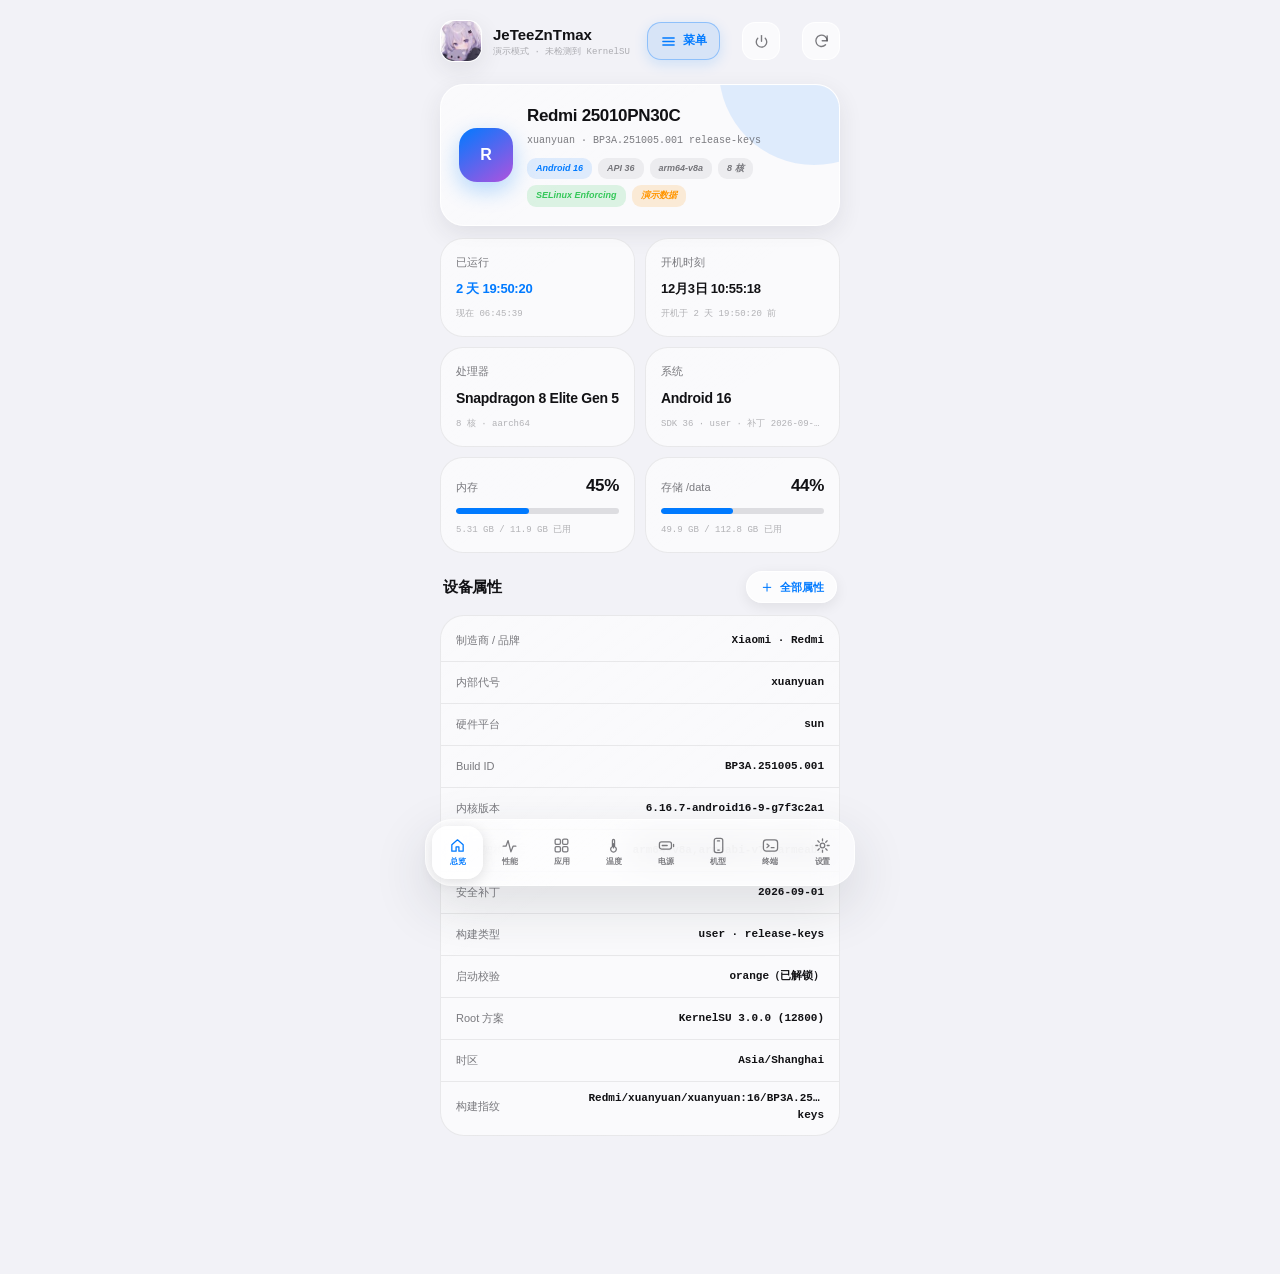
==== index.html @ bad1b56b "v3.4.6：修横屏转竖屏提示窗跑出屏幕（位置改按屏幕比例存 + onConfigurationChanged 实时换算）；updateJson 换 @main（分支 purge 可靠，更新提示几十秒" ====
<!doctype html>
<html lang="zh-CN">
<head>
<meta charset="utf-8">
<meta name="viewport" content="width=device-width,initial-scale=1,maximum-scale=1,user-scalable=no,viewport-fit=cover">
<meta name="theme-color" content="#07070a" media="(prefers-color-scheme:dark)">
<meta name="theme-color" content="#f2f2f7" media="(prefers-color-scheme:light)">
<title>JeTeeZnTmax</title>
<link rel="icon" href="[data-uri]">
<style>
:root,:root[data-theme="dark"]{
  color-scheme:dark;
  --bg:#07070a;--bg-soft:#101116;
  --glass:rgba(31,32,38,.58);--glass-strong:rgba(43,44,52,.72);--glass-solid:#22232a;
  --border:rgba(255,255,255,.11);--border-hi:rgba(255,255,255,.19);
  --text:#f7f7fa;--text-2:rgba(235,235,245,.64);--text-3:rgba(235,235,245,.36);
  --blue:#0a84ff;--blue-soft:rgba(10,132,255,.16);
  --green:#30d158;--orange:#ff9f0a;--red:#ff453a;--purple:#bf5af2;
  --track:rgba(120,120,128,.34);--track-soft:rgba(120,120,128,.16);
  --shadow:0 18px 60px rgba(0,0,0,.34);--shadow-soft:0 8px 28px rgba(0,0,0,.2);
  --font:-apple-system,BlinkMacSystemFont,"SF Pro Display","SF Pro Text","PingFang SC","Noto Sans SC",sans-serif;
  --mono:ui-monospace,"SF Mono",Menlo,Consolas,monospace;
}
:root[data-theme="light"]{color-scheme:light;
    --bg:#f2f2f7;--bg-soft:#e9e9ef;
    --glass:rgba(255,255,255,.58);--glass-strong:rgba(255,255,255,.76);--glass-solid:#fff;
    --border:rgba(0,0,0,.07);--border-hi:rgba(255,255,255,.88);
    --text:#111114;--text-2:rgba(60,60,67,.68);--text-3:rgba(60,60,67,.38);
    --blue:#007aff;--blue-soft:rgba(0,122,255,.11);
    --green:#34c759;--orange:#ff9500;--red:#ff3b30;--purple:#af52de;
    --track:rgba(120,120,128,.22);--track-soft:rgba(120,120,128,.1);
    --shadow:0 20px 55px rgba(46,48,58,.14);--shadow-soft:0 8px 24px rgba(46,48,58,.09);}
*{box-sizing:border-box;margin:0;padding:0;-webkit-tap-highlight-color:transparent}
html{min-height:100%;background:var(--bg)}
body{min-height:100vh;overflow-x:hidden;padding:env(safe-area-inset-top,0) 0 calc(112px + env(safe-area-inset-bottom,0));background:var(--bg);color:var(--text);font:14px/1.5 var(--font)}
button,input,textarea{color:inherit;font:inherit}
button{border:0;cursor:pointer;background:0 0}
button:disabled{opacity:.45;pointer-events:none}
::-webkit-scrollbar{width:0;height:0}
.ambient{position:fixed;inset:0;z-index:-1;overflow:hidden;pointer-events:none}
.ambient::after{content:"";position:absolute;inset:0;background:linear-gradient(180deg,transparent,color-mix(in srgb,var(--bg) 70%,transparent))}
.ambient i{position:absolute;border-radius:50%}
.ambient i:first-child{width:300px;height:300px;top:-120px;right:-80px;background:radial-gradient(circle,rgba(10,132,255,.24),transparent 70%)}
.ambient i:nth-child(2){width:280px;height:280px;top:42%;left:-180px;background:radial-gradient(circle,rgba(191,90,242,.14),transparent 70%)}
.ambient i:nth-child(3){width:240px;height:240px;right:-150px;bottom:-50px;background:radial-gradient(circle,rgba(48,209,88,.11),transparent 70%)}
.app-shell{width:min(100%,430px);margin:0 auto;padding:20px 15px 26px;container-type:inline-size}
.masthead{display:flex;align-items:center;gap:14px;margin-bottom:22px}
.brand{display:flex;align-items:center;gap:11px;min-width:0;flex:1}
.brand-mark{width:42px;height:42px;flex:none;display:grid;place-items:center;border:1px solid var(--border-hi);border-radius:14px;background:linear-gradient(145deg,rgba(255,255,255,.16),transparent 46%),var(--glass);box-shadow:inset 0 1px 0 rgba(255,255,255,.12),var(--shadow-soft)}
.brand-mark{overflow:hidden;padding:0}
.brand-mark img{width:100%;height:100%;display:block;object-fit:cover}
.brand-mark span{color:var(--blue);font-size:11px;font-weight:800;letter-spacing:-.4px}
.brand-copy{min-width:0}
.brand-copy strong{display:block;overflow:hidden;font-size:15px;font-weight:700;text-overflow:ellipsis;white-space:nowrap}
.brand-copy small{display:block;margin-top:1px;overflow:hidden;color:var(--text-3);font:9px/1.2 var(--mono);text-overflow:ellipsis;white-space:nowrap}
.icon-btn{width:38px;height:38px;flex:none;display:grid;place-items:center;border:1px solid var(--border-hi);border-radius:13px;background:var(--glass);box-shadow:inset 0 1px 0 rgba(255,255,255,.1);color:var(--text-2)}
.icon-btn:active{transform:scale(.94)}
.icon-btn svg{width:17px;height:17px;fill:none;stroke:currentColor;stroke-linecap:round;stroke-linejoin:round;stroke-width:1.9}
.icon-btn.spin svg{animation:.7s linear infinite spin}
.icon-btn + .icon-btn{margin-left:8px}
.icon-btn.wide{width:auto;height:38px;padding:0 12px;display:flex;align-items:center;gap:6px;border-radius:14px;background:var(--blue-soft);border-color:color-mix(in srgb,var(--blue) 34%,transparent);color:var(--blue);font-size:11.5px;font-weight:680;box-shadow:0 4px 14px rgba(10,132,255,.16)}
.icon-btn.wide span{white-space:nowrap}
.metric-card>strong.xs{font-size:13px;font-variant-numeric:tabular-nums}
#mUptime,#mUptimeSub,#mBootSub,.mc-row>strong{font-variant-numeric:tabular-nums}
@keyframes spin{to{transform:rotate(360deg)}}
.content{display:flex;flex-direction:column;min-height:240px}
.view{display:flex;flex-direction:column;gap:12px;animation:.28s both reveal}
@keyframes reveal{from{opacity:0;transform:translateY(6px)}to{opacity:1;transform:none}}
.card{position:relative;overflow:hidden;border:1px solid var(--border);border-radius:24px;background:linear-gradient(145deg,rgba(255,255,255,.08),transparent 45%),var(--glass);box-shadow:inset 0 1px 0 rgba(255,255,255,.08)}
.hero{display:flex;align-items:center;gap:14px;padding:18px;border-color:var(--border-hi);box-shadow:var(--shadow-soft),inset 0 1px 0 rgba(255,255,255,.1)}
.hero::before{content:"";position:absolute;width:190px;height:190px;top:-110px;right:-70px;border-radius:50%;background:var(--blue-soft)}
.hero-mark{position:relative;width:54px;height:54px;flex:none;display:grid;place-items:center;border-radius:18px;background:linear-gradient(145deg,var(--blue),var(--purple));color:#fff;font-size:16px;font-weight:780;box-shadow:0 8px 22px rgba(10,132,255,.3)}
.hero-body{position:relative;min-width:0;flex:1}
.hero-body strong{display:block;overflow:hidden;font-size:17px;font-weight:700;letter-spacing:-.02em;text-overflow:ellipsis;white-space:nowrap}
.hero-body>span{display:block;margin-top:4px;overflow:hidden;color:var(--text-2);font:10px/1.5 var(--mono);text-overflow:ellipsis;white-space:nowrap}
.chips{display:flex;flex-wrap:wrap;gap:6px;margin-top:10px}
.chip{display:inline-flex;align-items:center;padding:4px 9px;border-radius:9px;background:var(--track-soft);color:var(--text-2);font-size:9px;font-weight:650;white-space:nowrap}
.chip.blue{background:var(--blue-soft);color:var(--blue)}
.chip.green{background:color-mix(in srgb,var(--green) 15%,transparent);color:var(--green)}
.chip.orange{background:color-mix(in srgb,var(--orange) 15%,transparent);color:var(--orange)}
.chip.red{background:color-mix(in srgb,var(--red) 14%,transparent);color:var(--red)}
.metric-grid{display:grid;grid-template-columns:repeat(2,minmax(0,1fr));gap:10px}
.metric-card{position:relative;min-width:0;min-height:96px;display:flex;flex-direction:column;justify-content:space-between;gap:9px;padding:15px;border:1px solid var(--border);border-radius:23px;background:linear-gradient(145deg,rgba(255,255,255,.08),transparent 45%),var(--glass);box-shadow:inset 0 1px 0 rgba(255,255,255,.08)}
.metric-card>span,.mc-row>span{color:var(--text-2);font-size:11px;white-space:nowrap}
.metric-card>strong{overflow:hidden;font-size:17px;font-weight:650;letter-spacing:-.02em;text-overflow:ellipsis;white-space:nowrap}
.metric-card>strong.sm{font-size:14px}
.metric-card>strong.ok{color:var(--green)}
.metric-card>strong.hi{color:var(--blue)}
.metric-card>strong.danger{color:var(--red)}
.mc-row{display:flex;align-items:baseline;justify-content:space-between;gap:8px}
.mc-row>strong{font-size:17px;font-weight:650;letter-spacing:-.02em}
.mc-sub{overflow:hidden;color:var(--text-3);font:9px/1.45 var(--mono);text-overflow:ellipsis;white-space:nowrap}
.bar{height:6px;border-radius:3px;background:var(--track);overflow:hidden}
.bar i{display:block;height:100%;border-radius:3px;background:var(--blue);transition:width .45s cubic-bezier(.2,.8,.2,1),background .3s}
.bar.warn i{background:var(--orange)}
.bar.danger i{background:var(--red)}
.section-head{display:flex;align-items:center;justify-content:space-between;gap:12px;margin:6px 3px 0}
.section-head h2{font-size:15px;font-weight:700;letter-spacing:-.02em}
.section-head .hint{color:var(--text-3);font:9px/1 var(--mono)}
.add-inline{min-height:32px;display:inline-flex;align-items:center;gap:5px;padding:0 12px;border:1px solid var(--border-hi);border-radius:16px;background:var(--glass-strong);box-shadow:inset 0 1px 0 rgba(255,255,255,.1),0 4px 14px rgba(0,0,0,.08);color:var(--blue);font-size:11px;font-weight:650}
.add-inline span{font-size:16px;font-weight:300;line-height:1}
.add-inline:active{transform:scale(.96)}
.row-list{display:flex;flex-direction:column;padding:4px 0}
.row{display:flex;align-items:center;gap:12px;min-height:42px;padding:8px 15px;border-bottom:1px solid var(--border)}
.row:last-child{border-bottom:0}
.row>span{flex:none;color:var(--text-2);font-size:11px}
.row>strong{margin-left:auto;max-width:64%;overflow:hidden;color:var(--text);font:600 11px/1.5 var(--mono);text-align:right;text-overflow:ellipsis}
.row>strong.ok{color:var(--green)}
.row>strong.hi{color:var(--blue)}
.row>strong.warn{color:var(--orange)}
.gauge-grid{display:grid;grid-template-columns:repeat(3,minmax(0,1fr));gap:10px}
.gauge-card{position:relative;display:flex;flex-direction:column;align-items:center;gap:4px;padding:15px 8px 13px;border:1px solid var(--border);border-radius:22px;background:linear-gradient(145deg,rgba(255,255,255,.08),transparent 45%),var(--glass);box-shadow:inset 0 1px 0 rgba(255,255,255,.08)}
.gauge{width:76px;height:76px;display:block}
.gauge circle{fill:none;stroke-width:9;stroke-linecap:round}
.gauge .g-bg{stroke:var(--track)}
.gauge .g-fg{stroke:var(--blue);transform:rotate(-90deg);transform-origin:50% 50%;transition:stroke-dashoffset .5s cubic-bezier(.2,.8,.2,1),stroke .3s}
.gauge-card .gv{font-size:14px;font-weight:680;letter-spacing:-.02em}
.gauge-card .gl{color:var(--text-2);font-size:10px}
.gauge-card .gs{color:var(--text-3);font:9px/1.3 var(--mono)}
.spark-card{padding:15px}
.spark-head{display:flex;align-items:baseline;justify-content:space-between;gap:10px;margin-bottom:10px}
.spark-head strong{font-size:12px;font-weight:680}
.spark-head span{color:var(--text-3);font:9px/1 var(--mono)}
.spark{width:100%;height:78px;display:block;overflow:visible}
.spark .line{fill:none;stroke:var(--blue);stroke-width:2;stroke-linejoin:round;stroke-linecap:round;vector-effect:non-scaling-stroke;transition:d .3s}
.spark .fill{fill:var(--blue);fill-opacity:.13;stroke:none}
.spark .grid{stroke:var(--border);stroke-width:1;vector-effect:non-scaling-stroke}
.core-list{display:flex;flex-direction:column}
.core.w4{grid-template-columns:minmax(0,90px) minmax(0,1fr) 60px 32px}
.core .zflag{color:var(--orange);font:500 8px/1 var(--font);font-style:normal;text-align:right}
.th-input{width:112px;height:30px;flex:none;padding:0 8px;border:1px solid var(--border);border-radius:9px;outline:0;background:var(--track-soft);color:var(--text);font:10px var(--mono);text-align:right}
.th-input:focus{border-color:color-mix(in srgb,var(--blue) 60%,transparent);box-shadow:0 0 0 3px var(--blue-soft)}
.core{display:grid;grid-template-columns:44px minmax(0,1fr) 62px;align-items:center;gap:10px;min-height:38px;padding:5px 15px;border-bottom:1px solid var(--border)}
.core:last-child{border-bottom:0}
.core b{color:var(--text-2);font:600 10px/1 var(--mono)}
.core em{overflow:hidden;color:var(--text-3);font:400 9px/1 var(--mono);font-style:normal;text-align:right}
.term-bar{display:flex;align-items:center;gap:8px;padding:9px 10px 9px 14px;border:1px solid var(--border-hi);border-radius:19px;background:linear-gradient(145deg,rgba(255,255,255,.09),transparent 45%),var(--glass);box-shadow:inset 0 1px 0 rgba(255,255,255,.09)}
.term-bar b{flex:none;color:var(--green);font:700 13px/1 var(--mono)}
.term-input{flex:1;min-width:0;height:34px;border:0;outline:0;background:0 0;font:12px/1 var(--mono)}
.term-input::placeholder{color:var(--text-3)}
.term-run{flex:none;height:34px;padding:0 15px;border-radius:12px;background:var(--blue);color:#fff;font-size:12px;font-weight:680}
.term-run:active{transform:scale(.96)}
.chip-row{display:flex;gap:7px;overflow-x:auto;padding:2px 3px}
.chip-btn{flex:none;min-height:30px;padding:0 12px;border-radius:12px;background:var(--track-soft);color:var(--text-2);font:11px/1 var(--mono);white-space:nowrap}
.chip-btn:active{transform:scale(.96);color:var(--blue)}
.log-frame{overflow:hidden;border:1px solid var(--border-hi);border-radius:24px;background:rgba(11,12,16,.86);box-shadow:var(--shadow-soft),inset 0 1px 0 rgba(255,255,255,.1)}
.log-head{display:flex;align-items:center;min-height:44px;gap:10px;padding:0 16px;border-bottom:1px solid rgba(255,255,255,.08)}
.log-signal{display:flex;align-items:flex-end;gap:3px}
.log-signal i{width:3px;border-radius:3px;background:#30d158}
.log-signal i:first-child{height:6px;opacity:.45}
.log-signal i:nth-child(2){height:10px;opacity:.7}
.log-signal i:nth-child(3){height:14px}
.log-title{color:#d8d8df;font-size:10px}
.log-clear{margin-left:auto;padding:6px 9px;border-radius:9px;background:rgba(255,69,58,.1);color:#ff6961;font-size:9px;font-weight:680}
.log-clear:active{transform:scale(.95)}
.log-body{min-height:230px;max-height:48vh;overflow:auto;padding:15px;color:#afb1bc;font:10px/1.75 var(--mono);white-space:pre-wrap;word-break:break-all}
.log-body .cmd{color:#8fd6ff}
.log-body .ok{color:#7ee08a}
.log-body .err{color:#ff7c72}
.log-body .sys{color:#8b8d98}
.file-card{display:flex;flex-direction:column;gap:9px;padding:15px}
.file-card label{color:var(--text-2);font-size:10px}
.file-row{display:flex;gap:8px}
.modern-input{flex:1;min-width:0;height:44px;padding:0 13px;border:1px solid var(--border);border-radius:14px;outline:0;background:var(--track-soft);font:11px var(--mono)}
.modern-input:focus{border-color:color-mix(in srgb,var(--blue) 60%,transparent);box-shadow:0 0 0 3px var(--blue-soft)}
.modern-input::placeholder{color:var(--text-3)}
.action-btn{min-height:44px;padding:0 16px;border-radius:14px;background:var(--track-soft);color:var(--text);font-size:12px;font-weight:650;white-space:nowrap}
.action-btn.primary{background:var(--blue);color:#fff}
.action-btn.ghost{background:var(--blue-soft);color:var(--blue)}
.action-btn:active{transform:scale(.97);opacity:.88}
.dock{position:fixed;z-index:500;right:16px;bottom:calc(14px + env(safe-area-inset-bottom,0));left:16px;display:grid;grid-template-columns:repeat(8,1fr);gap:1px;width:min(calc(100% - 32px),430px);margin:auto;padding:6px;border:1px solid var(--border-hi);border-radius:27px;background:linear-gradient(145deg,rgba(255,255,255,.1),transparent 42%),var(--glass);box-shadow:var(--shadow),inset 0 1px 0 rgba(255,255,255,.13);backdrop-filter:blur(18px) saturate(150%);-webkit-backdrop-filter:blur(18px) saturate(150%)}
.dock-item{position:relative;display:flex;flex-direction:column;align-items:center;justify-content:center;gap:2px;height:53px;border-radius:16px;color:var(--text-2);font-size:7.5px;font-weight:600;letter-spacing:-.01em;transition:transform .18s,color .18s,background .18s}
.dock-item svg{width:17px;height:17px;fill:none;stroke:currentColor;stroke-linecap:round;stroke-linejoin:round;stroke-width:1.8}
.dock-item.active{background:var(--glass-strong);box-shadow:0 3px 14px rgba(0,0,0,.12),inset 0 1px 0 rgba(255,255,255,.12);color:var(--blue)}
.dock-item:active{transform:scale(.95)}
.modal-mask{position:fixed;inset:0;z-index:9000;display:none;align-items:flex-end;justify-content:center;padding:18px;background:rgba(0,0,0,.48)}
.modal-mask.show{display:flex;animation:.2s maskIn}
@keyframes maskIn{from{opacity:0}}
.modal{width:min(100%,600px);max-height:min(86vh,760px);display:flex;flex-direction:column;overflow:hidden;border:1px solid var(--border-hi);border-radius:30px;background:linear-gradient(145deg,rgba(255,255,255,.1),transparent 38%),var(--glass-strong);box-shadow:0 28px 85px rgba(0,0,0,.42),inset 0 1px 0 rgba(255,255,255,.13);backdrop-filter:blur(20px) saturate(160%);-webkit-backdrop-filter:blur(20px) saturate(160%);animation:.27s cubic-bezier(.2,.76,.25,1) both sheetIn}
@keyframes sheetIn{from{opacity:0;transform:translateY(24px) scale(.98)}}
.modal-header{display:flex;align-items:center;gap:12px;padding:17px 19px;border-bottom:1px solid var(--border)}
.modal-icon{width:38px;height:38px;flex:none;display:grid;place-items:center;border-radius:13px;background:var(--blue-soft);color:var(--blue);font-size:10px;font-weight:750}
.modal-heading{min-width:0}
.modal-heading h2{font-size:15px;font-weight:700}
.modal-heading p{margin-top:2px;color:var(--text-2);font:9px/1.3 var(--mono)}
.modal-close{width:32px;height:32px;margin-left:auto;display:grid;place-items:center;border-radius:50%;background:var(--track-soft);color:var(--text-2);font-size:17px;line-height:1}
.modal-body{flex:1;overflow:auto;padding:14px 0 8px}
.modal-search{padding:0 17px 12px}
.modal-body .row{padding-left:17px;padding-right:17px}
.busy-mask{position:fixed;inset:0;z-index:10000;display:grid;place-items:center;padding:24px;background:rgba(0,0,0,.28);opacity:0;visibility:hidden;pointer-events:none;transition:opacity .2s,visibility .2s}
.busy-mask.show{opacity:1;visibility:visible;pointer-events:auto}
.busy-card{min-width:150px;display:flex;flex-direction:column;align-items:center;gap:13px;padding:22px 24px;border:1px solid var(--border-hi);border-radius:25px;background:linear-gradient(145deg,rgba(255,255,255,.12),transparent 44%),var(--glass-strong);box-shadow:var(--shadow),inset 0 1px 0 rgba(255,255,255,.14);font-size:12px;font-weight:600}
.busy-spinner{position:relative;width:34px;height:34px;border:3px solid var(--border);border-top-color:var(--blue);border-radius:50%;animation:.72s linear infinite spin}
/* ---------- 机型伪装（device_faker 配置前端） ---------- */
.banner{display:flex;gap:11px;padding:14px;border:1px solid var(--border);border-radius:20px;background:linear-gradient(145deg,rgba(255,255,255,.07),transparent 48%),var(--glass);box-shadow:inset 0 1px 0 rgba(255,255,255,.08)}
.banner.warn{border-color:color-mix(in srgb,var(--orange) 34%,transparent);background:color-mix(in srgb,var(--orange) 10%,transparent)}
.banner.danger{border-color:color-mix(in srgb,var(--red) 34%,transparent);background:color-mix(in srgb,var(--red) 10%,transparent)}
.banner.ok{border-color:color-mix(in srgb,var(--green) 30%,transparent);background:color-mix(in srgb,var(--green) 9%,transparent)}
.banner i{flex:none;width:22px;height:22px;display:grid;place-items:center;border-radius:8px;background:var(--blue-soft);color:var(--blue);font:700 12px/1 var(--font);font-style:normal}
.banner.warn i{background:color-mix(in srgb,var(--orange) 18%,transparent);color:var(--orange)}
.banner.danger i{background:color-mix(in srgb,var(--red) 18%,transparent);color:var(--red)}
.banner.ok i{background:color-mix(in srgb,var(--green) 18%,transparent);color:var(--green)}
.banner div{min-width:0;flex:1}
.banner strong{display:block;font-size:12px;font-weight:680}
.banner p{margin-top:3px;color:var(--text-2);font-size:10px;line-height:1.6;word-break:break-all}
.banner code{font-family:var(--mono);font-size:9px;color:var(--text-3)}
.savebar{position:sticky;top:0;z-index:60;display:flex;align-items:center;gap:8px;padding:10px 12px;border:1px solid color-mix(in srgb,var(--blue) 32%,transparent);border-radius:18px;background:linear-gradient(145deg,var(--blue-soft),transparent),var(--glass-strong);box-shadow:var(--shadow-soft);backdrop-filter:blur(16px) saturate(150%);-webkit-backdrop-filter:blur(16px) saturate(150%)}
.savebar span{flex:1;color:var(--blue);font-size:11px;font-weight:650}
.savebar button{min-height:34px;padding:0 14px;border-radius:12px;font-size:11px;font-weight:650}
.savebar .s{background:var(--blue);color:#fff}
.savebar .d{background:var(--track-soft);color:var(--text-2)}
.df-item{display:flex;align-items:center;gap:12px;width:100%;min-height:60px;padding:11px 14px;border-bottom:1px solid var(--border);color:var(--text);text-align:left}
.df-item:last-child{border-bottom:0}
.df-item:active{background:var(--track-soft)}
.df-item .mark{flex:none;width:38px;height:38px;display:grid;place-items:center;border-radius:13px;background:var(--blue-soft);color:var(--blue);font-size:9px;font-weight:760;letter-spacing:-.03em}
.df-item .body{min-width:0;flex:1}
.df-item .body strong{display:block;overflow:hidden;font-size:13px;font-weight:650;text-overflow:ellipsis;white-space:nowrap}
.df-item .body em{display:block;margin-top:3px;overflow:hidden;color:var(--text-2);font:9px/1.5 var(--mono);font-style:normal;text-overflow:ellipsis;white-space:nowrap}
.df-item .body b{display:inline-block;margin-top:5px;padding:2px 7px;border-radius:6px;background:var(--track-soft);color:var(--text-3);font:9px/1.4 var(--mono);font-weight:500}
.df-item .go{flex:none;color:var(--text-3);font-size:16px;line-height:1}
.form-grid{display:grid;grid-template-columns:repeat(2,minmax(0,1fr));gap:10px}
.form-grid .wide{grid-column:1/-1}
.fld{min-width:0}
.fld label{display:block;margin-bottom:6px;color:var(--text-2);font-size:9px}
.fld label b{color:var(--text-3);font:400 8px/1 var(--mono)}
.fld input,.fld textarea{width:100%;border:1px solid var(--border);border-radius:13px;outline:0;background:var(--track-soft);color:var(--text);font:11px/1.5 var(--mono)}
.fld input{height:42px;padding:0 12px}
.fld textarea{min-height:76px;padding:11px 12px;resize:vertical}
.fld input:focus,.fld textarea:focus{border-color:color-mix(in srgb,var(--blue) 60%,transparent);box-shadow:0 0 0 3px var(--blue-soft)}
.fld input::placeholder,.fld textarea::placeholder{color:var(--text-3)}
.switchrow{display:flex;align-items:center;gap:14px;min-height:56px;padding:11px 15px;border-bottom:1px solid var(--border);text-align:left;width:100%}
.switchrow:last-child{border-bottom:0}
.switchrow .t{min-width:0;flex:1}
.switchrow .t strong{display:block;font-size:12px;font-weight:660}
.switchrow .t span{display:block;margin-top:2px;color:var(--text-2);font-size:9px;line-height:1.5}
.swt{position:relative;width:45px;height:26px;flex:none;border-radius:999px;background:var(--track);transition:background .18s}
.swt::after{content:"";position:absolute;top:3px;left:3px;width:20px;height:20px;border-radius:50%;background:#fff;box-shadow:0 2px 5px rgba(0,0,0,.2);transition:transform .2s cubic-bezier(.2,.8,.2,1)}
.swt.on{background:var(--green)}
.swt.on::after{transform:translateX(19px)}
.seg{display:flex;gap:2px;padding:2px;border-radius:12px;background:var(--track-soft);flex:none}
.seg button{padding:6px 10px;border-radius:10px;color:var(--text-2);font-size:10px;font-weight:650;transition:background .16s,color .16s}
.seg button.on{background:var(--glass-strong);color:var(--blue);box-shadow:0 1px 4px rgba(0,0,0,.14)}
.field-hint{margin:2px 2px 10px;color:var(--text-3);font:9px/1.6 var(--mono)}
.modal-section{margin:16px 0 10px;color:var(--text-2);font-size:10px;font-weight:650}
.modal-section:first-child{margin-top:0}
.modal-footer{display:flex;gap:8px;padding:13px 19px 18px;border-top:1px solid var(--border)}
.modal-footer:empty{display:none}
.modal-footer button{flex:1;min-height:44px;border-radius:14px;background:var(--track-soft);font-size:12px;font-weight:650}
.modal-footer button.primary{background:var(--blue);color:#fff}
.modal-footer button.ghost{background:var(--blue-soft);color:var(--blue)}
.modal-footer button.danger{background:color-mix(in srgb,var(--red) 13%,transparent);color:var(--red)}
.modal-footer button:active{transform:scale(.97);opacity:.88}
.pk-item{display:flex;align-items:center;gap:11px;width:100%;min-height:52px;padding:9px 17px;border-bottom:1px solid var(--border);color:var(--text);text-align:left}
.pk-item:last-child{border-bottom:0}
.pk-item .n{min-width:0;flex:1}
.pk-item .n strong{display:block;overflow:hidden;font-size:12px;font-weight:600;text-overflow:ellipsis;white-space:nowrap}
.pk-item .n span{display:block;overflow:hidden;color:var(--text-3);font:9px/1.4 var(--mono);text-overflow:ellipsis;white-space:nowrap}
.pk-item .ck{flex:none;width:23px;height:23px;display:grid;place-items:center;border:1px solid var(--border);border-radius:50%;color:transparent;font-size:11px}
.pk-item.sel .ck{border-color:var(--blue);background:var(--blue);color:#fff}
.tagrow{display:flex;flex-wrap:wrap;gap:6px;margin-top:8px}
.tag{display:inline-flex;align-items:center;gap:6px;padding:4px 6px 4px 9px;border-radius:9px;background:var(--track-soft);color:var(--text-2);font:9px/1.4 var(--mono)}
.tag b{cursor:pointer;color:var(--red);font-size:12px;line-height:1}
.tools{display:grid;grid-template-columns:repeat(2,minmax(0,1fr));gap:8px;padding:12px}
.tools button{min-height:46px;display:flex;flex-direction:column;align-items:center;justify-content:center;gap:2px;padding:6px;border:1px solid var(--border);border-radius:16px;background:var(--track-soft);color:var(--text);font-size:11px;font-weight:640}
.tools button em{color:var(--text-3);font:400 8px/1.2 var(--mono);font-style:normal}
.tools button:active{transform:scale(.97)}
.rawbox{width:100%;min-height:40vh;max-height:56vh;padding:13px;border:1px solid var(--border-hi);border-radius:18px;outline:0;background:rgba(11,12,16,.86);color:#c9cbd4;font:10px/1.7 var(--mono);resize:vertical}
html.no-ambient .ambient{display:none}
html.no-anim *,html.no-anim *::before,html.no-anim *::after{animation-duration:.001s!important;transition-duration:.001s!important}
html.no-dock .dock{display:none}
html.no-dock body{padding-bottom:26px}
html.no-dock .view{padding-bottom:4px}
.row.row-edit{align-items:center}
.row.row-edit input{flex:none}
.seg-mini{display:flex;gap:3px;padding:3px;border-radius:12px;background:var(--track-soft);flex:none}
.seg-mini button{padding:6px 11px;border-radius:9px;color:var(--text-2);font-size:10.5px;font-weight:650}
.seg-mini button.on{background:var(--glass-strong);color:var(--blue);box-shadow:0 1px 4px rgba(0,0,0,.14)}
.logbox{max-height:44vh;overflow:auto;padding:12px 14px;border:1px solid var(--border-hi);border-radius:18px;background:rgba(11,12,16,.86);color:#afb1bc;font:10px/1.75 var(--mono);white-space:pre-wrap;word-break:break-all}
.chk{display:flex;align-items:center;gap:10px;min-height:38px;padding:6px 15px;border-bottom:1px solid var(--border)}
.chk:last-child{border-bottom:0}
.chk .ci{flex:none;width:20px;height:20px;display:grid;place-items:center;border-radius:50%;font-size:11px;font-weight:800}
.chk .ci.ok{background:color-mix(in srgb,var(--green) 18%,transparent);color:var(--green)}
.chk .ci.no{background:color-mix(in srgb,var(--red) 18%,transparent);color:var(--red)}
.chk .ci.warn{background:color-mix(in srgb,var(--orange) 18%,transparent);color:var(--orange)}
.chk .cn{flex:1;min-width:0;font-size:11.5px;font-weight:600}
.chk .cd{color:var(--text-3);font:9px/1.4 var(--mono);text-align:right;max-width:52%;overflow:hidden;text-overflow:ellipsis;white-space:nowrap}
.mark{position:relative;overflow:hidden}
.mark img{position:absolute;inset:0;width:100%;height:100%;display:block;object-fit:cover;border-radius:inherit}
input[type=color]{-webkit-appearance:none;appearance:none;border:none;padding:0;background:none;width:34px;height:34px;flex:0 0 34px;border-radius:50%;overflow:hidden;box-shadow:inset 0 0 0 2px var(--border-hi)}
input[type=color]::-webkit-color-swatch-wrapper{padding:0}
input[type=color]::-webkit-color-swatch{border:none;border-radius:50%}
.cpick{display:flex;align-items:center;gap:8px;flex:1}
.cpick span{color:var(--text-2);font-size:11px}
/* ── 迷你监视器：显示项 / 单项配色 / 位置方向盘 ── */
.monitem{display:flex;align-items:center;gap:8px;padding:4px 0}
.monitem .mi-lab{flex:1;color:var(--text-2);font-size:11px;font-family:var(--mono)}
.monitem input[type=color]{width:30px;height:30px;flex:0 0 30px}
.monitem .mi-auto{min-height:28px;padding:0 10px;border-radius:10px}
.monrow{display:flex;flex-wrap:wrap;align-items:center;gap:6px}
.monrow .chip-btn{min-height:32px;padding:0 10px;border-radius:11px}
.monmv{flex:none;width:42px;min-height:32px;border-radius:11px;background:var(--track-soft);color:var(--text-2);font:600 16px/1 var(--mono)}
.monmv:active{transform:scale(.94);color:var(--blue)}
.guard-stat{margin:0;padding:7px 12px;border:1px solid var(--border-hi);border-radius:14px;background:var(--track-soft);color:var(--text-2);font:11px/1.5 var(--mono);white-space:pre-wrap;word-break:break-all}
.guard-stat.on{color:var(--green);border-color:color-mix(in srgb,var(--green) 40%,transparent)}
.guard-stat.warn{color:var(--orange);border-color:color-mix(in srgb,var(--orange) 40%,transparent)}
.psearch{position:sticky;bottom:calc(92px + env(safe-area-inset-bottom,0));z-index:60;display:flex;gap:8px;align-items:center;padding:8px 10px 8px 14px;border:1px solid var(--border-hi);border-radius:18px;background:linear-gradient(145deg,rgba(255,255,255,.09),transparent 45%),var(--glass-strong);box-shadow:var(--shadow);backdrop-filter:blur(16px) saturate(150%);-webkit-backdrop-filter:blur(16px) saturate(150%)}
.psearch .term-input{height:36px}
.psearch .term-run{height:36px}
#toast{position:fixed;z-index:9999;right:18px;bottom:calc(98px + env(safe-area-inset-bottom,0));max-width:calc(100% - 36px);padding:11px 16px;border:1px solid var(--border-hi);border-radius:19px;background:var(--glass-strong);box-shadow:var(--shadow);font-size:11px;opacity:0;pointer-events:none;transform:translateY(10px);transition:opacity .2s,transform .2s}
#toast.show{opacity:1;transform:none}
@media (min-width:760px){.modal-mask{align-items:center}.modal{max-height:82vh}}
@container (max-width:370px){.metric-grid{gap:8px}.gauge-grid{grid-template-columns:1fr 1fr 1fr;gap:8px}.gauge{width:66px;height:66px}}
@media (max-width:370px){.dock-item{gap:5px}}
@media (prefers-reduced-motion:reduce){*{animation-duration:.001s!important;transition-duration:.001s!important}.busy-spinner,.icon-btn.spin svg{animation-duration:.72s!important;animation-iteration-count:infinite!important}}
</style>
</head>
<body>
<div class="ambient" aria-hidden="true"><i></i><i></i><i></i></div>
<div class="app-shell">
  <header class="masthead">
    <div class="brand">
      <div class="brand-mark"><img alt="JeTeeZnTmax" src="[data-uri]"></div>
      <div class="brand-copy"><strong id="modName">JeTeeZnTmax</strong><small id="modVer">SYSTEM TOOLBOX</small></div>
    </div>
    <button class="icon-btn wide" id="menuBtn" aria-label="菜单">
      <svg viewBox="0 0 24 24"><path d="M4 7h16M4 12h16M4 17h16"/></svg><span>菜单</span>
    </button>
    <button class="icon-btn" id="powerBtn" aria-label="电源与重启">
      <svg viewBox="0 0 24 24"><path d="M12 3.6v8.2"/><path d="M6.7 7.4a7.4 7.4 0 1 0 10.6 0"/></svg>
    </button>
    <button class="icon-btn" id="refreshBtn" aria-label="刷新">
      <svg viewBox="0 0 24 24"><path d="M20 11a8 8 0 1 0-2.3 5.7"/><path d="M20 4v7h-7"/></svg>
    </button>
  </header>
  <main class="content" id="content"></main>
</div>
<nav class="dock" id="dock" aria-label="主要功能">
  <button class="dock-item active" data-tab="home">
    <svg viewBox="0 0 24 24"><path d="m4 11 8-7 8 7v9h-6v-6h-4v6H4Z"/></svg><span>总览</span>
  </button>
  <button class="dock-item" data-tab="perf">
    <svg viewBox="0 0 24 24"><path d="M3 13h4l3-8 4 16 3-8h4"/></svg><span>性能</span>
  </button>
  <button class="dock-item" data-tab="app">
    <svg viewBox="0 0 24 24"><rect x="3" y="3" width="7.5" height="7.5" rx="2"/><rect x="13.5" y="3" width="7.5" height="7.5" rx="2"/><rect x="3" y="13.5" width="7.5" height="7.5" rx="2"/><rect x="13.5" y="13.5" width="7.5" height="7.5" rx="2"/></svg><span>应用</span>
  </button>
  <button class="dock-item" data-tab="thermal">
    <svg viewBox="0 0 24 24"><path d="M10.5 13.6V4.8a1.5 1.5 0 0 1 3 0v8.8a4 4 0 1 1-3 0Z"/><path d="M12 9.5v6"/></svg><span>温度</span>
  </button>
  <button class="dock-item" data-tab="power">
    <svg viewBox="0 0 24 24"><rect x="2" y="7" width="17" height="10" rx="3"/><path d="M22 10.5v3M6 12h7"/></svg><span>电源</span>
  </button>
  <button class="dock-item" data-tab="device">
    <svg viewBox="0 0 24 24"><rect x="6" y="2" width="12" height="20" rx="3"/><path d="M10.5 5.5h3M11 18.5h2"/></svg><span>机型</span>
  </button>
  <button class="dock-item" data-tab="term">
    <svg viewBox="0 0 24 24"><rect x="2" y="4" width="20" height="16" rx="4"/><path d="m7 10 3 2.5-3 2.5M13 15h4"/></svg><span>终端</span>
  </button>
  <button class="dock-item" data-tab="settings">
    <svg viewBox="0 0 24 24"><circle cx="12" cy="12" r="3.2"/><path d="M12 2.6v2.8M12 18.6v2.8M2.6 12h2.8M18.6 12h2.8M5.4 5.4l2 2M16.6 16.6l2 2M18.6 5.4l-2 2M7.4 16.6l-2 2"/></svg><span>设置</span>
  </button>
</nav>
<div class="modal-mask" id="modalMask">
  <section class="modal" role="dialog" aria-modal="true" aria-labelledby="modalTitle">
    <header class="modal-header">
      <div class="modal-icon" id="modalIcon">KSU</div>
      <div class="modal-heading"><h2 id="modalTitle"></h2><p id="modalSub"></p></div>
      <button class="modal-close" id="modalClose" aria-label="关闭">×</button>
    </header>
    <div class="modal-body" id="modalBody"></div>
    <footer class="modal-footer" id="modalFooter"></footer>
  </section>
</div>
<div class="busy-mask" id="busyMask"><div class="busy-card"><div class="busy-spinner"></div><span id="busyText">正在处理</span></div></div>
<div id="toast" role="status"></div>
<script>
"use strict";
(function(){
/* ==== TOML-BEGIN ==== */
/* 极简 TOML 解析 / 序列化（只覆盖 device_faker 用到的子集 + 常见写法）
 * 支持：注释、裸键/引号键、点分键路径、[表] / [[数组表]]、
 *       基本字符串（含多行 """）、字面字符串（含多行 '''）、
 *       整数 / 浮点 / 布尔 / 数组 / 内联表
 * 不支持：日期时间（按字符串处理）、十六进制以外的特殊数字格式（按原文保留为数字）
 */
const TOML = (function(){
  function mkErr(msg, i, s){
    const line = s.slice(0, i).split("\n").length;
    const col = i - (s.lastIndexOf("\n", i - 1) + 1) + 1;
    const e = new Error("第 " + line + " 行第 " + col + " 列：" + msg);
    e.line = line; e.col = col;
    return e;
  }
  const isBareChar = c => (c >= "a" && c <= "z") || (c >= "A" && c <= "Z") || (c >= "0" && c <= "9") || c === "_" || c === "-";
  const isDigit = c => c >= "0" && c <= "9";

  function unescapeBasic(buf, i, s){
    let out = "";
    for(let k = 0; k < buf.length; k++){
      const c = buf[k];
      if(c !== "\\"){ out += c; continue; }
      const d = buf[++k];
      if(d === "n") out += "\n";
      else if(d === "t") out += "\t";
      else if(d === "r") out += "\r";
      else if(d === "b") out += "\b";
      else if(d === "f") out += "\f";
      else if(d === '"') out += '"';
      else if(d === "\\") out += "\\";
      else if(d === "u" || d === "U"){
        const len = d === "u" ? 4 : 8;
        const hex = buf.substr(k + 1, len);
        out += String.fromCodePoint(parseInt(hex, 16) || 0);
        k += len;
      } else if(d === "\n" || d === " " || d === "\t" || d === "\r"){
        // 多行字符串的续行反斜杠
      } else out += d;
    }
    return out;
  }

  function parse(text){
    const s = String(text == null ? "" : text).replace(/^\uFEFF/, "");
    const n = s.length;
    let i = 0;
    const root = {};
    let cur = root;

    function skipSp(){ while(i < n && (s[i] === " " || s[i] === "\t")) i++; }
    function skipComment(){ if(s[i] === "#"){ while(i < n && s[i] !== "\n") i++; } }
    function skipAll(){
      for(;;){
        skipSp();
        if(s[i] === "#"){ skipComment(); continue; }
        if(s[i] === "\r" || s[i] === "\n"){ i++; continue; }
        break;
      }
    }

    function parseKeyPath(){
      const parts = [];
      for(;;){
        skipSp();
        const c = s[i];
        if(c === '"' || c === "'") parts.push(parseString());
        else{
          const start = i;
          while(i < n && isBareChar(s[i])) i++;
          if(i === start) throw mkErr("缺少键名", i, s);
          parts.push(s.slice(start, i));
        }
        skipSp();
        if(s[i] === "."){ i++; continue; }
        break;
      }
      return parts;
    }

    function parseString(){
      const q = s[i];
      const tri = q === '"' ? '"""' : "'''";
      if(s.startsWith(tri, i)){
        i += 3;
        if(s[i] === "\r") i++;
        if(s[i] === "\n") i++;
        const end = s.indexOf(tri, i);
        if(end < 0) throw mkErr("多行字符串未闭合", i, s);
        let raw = s.slice(i, end);
        i = end + 3;
        if(q === '"') raw = unescapeBasic(raw, i, s);
        return raw.replace(/\r\n/g, "\n");
      }
      i++;
      if(q === "'"){
        const end = s.indexOf("'", i);
        if(end < 0) throw mkErr("字面字符串未闭合", i, s);
        const out = s.slice(i, end);
        i = end + 1;
        return out;
      }
      let buf = "";
      let closed = false;
      while(i < n){
        const c = s[i];
        if(c === '"'){ i++; closed = true; break; }
        if(c === "\\"){ buf += c + (s[i+1] || ""); i += 2; continue; }
        if(c === "\n") throw mkErr("基本字符串中不允许换行", i, s);
        buf += c; i++;
      }
      if(!closed) throw mkErr("基本字符串未闭合", i, s);
      return unescapeBasic(buf, i, s);
    }

    function parseNumber(){
      const start = i;
      if(s[i] === "+" || s[i] === "-") i++;
      while(i < n && /[0-9A-Fa-fxXoObB_.eE+\-]/.test(s[i])) i++;
      const raw = s.slice(start, i);
      if(/^\d{4}-\d{2}-\d{2}/.test(raw)) return raw;          // 日期 -> 原样字符串
      const clean = raw.replace(/_/g, "");
      if(/^[+-]?0[xX]/.test(clean)) return parseInt(clean, 16);
      if(/^[+-]?0[oO]/.test(clean)) return parseInt(clean, 8);
      if(/^[+-]?0[bB]/.test(clean)) return parseInt(clean, 2);
      if(/[.eE]/.test(clean)) return parseFloat(clean);
      const v = parseInt(clean, 10);
      return isNaN(v) ? raw : v;
    }

    function parseValue(){
      skipSp();
      const c = s[i];
      if(c === undefined) throw mkErr("缺少值", i, s);
      if(c === '"' || c === "'") return parseString();
      if(c === "[") return parseArray();
      if(c === "{") return parseInlineTable();
      if(s.startsWith("true", i)){ i += 4; return true; }
      if(s.startsWith("false", i)){ i += 5; return false; }
      if(c === "+" || c === "-" || isDigit(c)) return parseNumber();
      throw mkErr("无法识别的值：" + JSON.stringify(s.slice(i, i + 12)), i, s);
    }

    function parseArray(){
      i++;
      const out = [];
      for(;;){
        skipAll();
        if(i >= n) throw mkErr("数组未闭合", i, s);
        if(s[i] === "]"){ i++; break; }
        out.push(parseValue());
        skipAll();
        if(s[i] === ","){ i++; continue; }
        if(s[i] === "]"){ i++; break; }
        throw mkErr("数组中缺少 , 或 ]", i, s);
      }
      return out;
    }

    function parseInlineTable(){
      i++;
      const out = {};
      for(;;){
        skipAll();
        if(i >= n) throw mkErr("内联表未闭合", i, s);
        if(s[i] === "}"){ i++; break; }
        const path = parseKeyPath();
        skipAll();
        if(s[i] !== "=") throw mkErr("内联表中缺少 =", i, s);
        i++;
        const v = parseValue();
        assign(out, path, v, s, i);
        skipAll();
        if(s[i] === ","){ i++; continue; }
        if(s[i] === "}"){ i++; break; }
        throw mkErr("内联表中缺少 , 或 }", i, s);
      }
      return out;
    }

    function descend(node, k){
      let v = node[k];
      if(Array.isArray(v)) v = v[v.length - 1];
      else if(v === undefined){ v = {}; node[k] = v; }
      if(typeof v !== "object" || v === null) throw mkErr("键名冲突：" + k, i, s);
      return v;
    }

    function assign(node, path, value, src, at){
      let t = node;
      for(let k = 0; k < path.length - 1; k++){
        let v = t[path[k]];
        if(Array.isArray(v)) v = v[v.length - 1];
        else if(v === undefined){ v = {}; t[path[k]] = v; }
        if(typeof v !== "object" || v === null) throw mkErr("键名冲突：" + path[k], at, src);
        t = v;
      }
      t[path[path.length - 1]] = value;
    }

    function parseTableHeader(){
      const isArr = s[i + 1] === "[";
      i += isArr ? 2 : 1;
      const path = parseKeyPath();
      skipSp();
      if(s[i] !== "]") throw mkErr("表头未闭合", i, s);
      i++;
      if(isArr){
        if(s[i] !== "]") throw mkErr("数组表头未闭合", i, s);
        i++;
      }
      let node = root;
      for(let k = 0; k < path.length - 1; k++) node = descend(node, path[k]);
      const last = path[path.length - 1];
      if(isArr){
        if(node[last] === undefined) node[last] = [];
        if(!Array.isArray(node[last])) throw mkErr("表名与已有键冲突：" + last, i, s);
        const el = {};
        node[last].push(el);
        return el;
      }
      if(node[last] === undefined) node[last] = {};
      if(Array.isArray(node[last])) return node[last][node[last].length - 1] || {};
      if(typeof node[last] !== "object" || node[last] === null) throw mkErr("表名与已有键冲突：" + last, i, s);
      return node[last];
    }

    while(true){
      skipAll();
      if(i >= n) break;
      if(s[i] === "["){ cur = parseTableHeader(); continue; }
      const path = parseKeyPath();
      skipSp();
      if(s[i] !== "=") throw mkErr("键后面缺少 =", i, s);
      i++;
      const v = parseValue();
      assign(cur, path, v, s, i);
    }
    return root;
  }

  function keyStr(k){
    return /^[A-Za-z0-9_-]+$/.test(k) ? k : JSON.stringify(k);
  }
  function valStr(v, depth){
    if(typeof v === "string") return JSON.stringify(v);
    if(typeof v === "boolean") return v ? "true" : "false";
    if(typeof v === "number") return isFinite(v) ? String(v) : "0";
    if(Array.isArray(v)){
      const items = v.map(x => valStr(x, depth + 1));
      const one = "[" + items.join(", ") + "]";
      if(one.length <= 80 && items.every(x => x.indexOf("\n") < 0)) return one;
      return "[\n" + items.map(x => "    " + x).join(",\n") + ",\n]";
    }
    if(v && typeof v === "object"){
      const ks = Object.keys(v);
      if(!ks.length) return "{}";
      return "{ " + ks.map(k => keyStr(k) + " = " + valStr(v[k], depth + 1)).join(", ") + " }";
    }
    return '""';
  }
  function isTableArr(v){
    return Array.isArray(v) && v.length > 0 &&
      v.every(x => x && typeof x === "object" && !Array.isArray(x));
  }
  function emit(tbl, path, lines){
    const simple = [], tables = [], arrayTables = [];
    Object.keys(tbl).forEach(k => {
      const v = tbl[k];
      if(v === undefined || v === null) return;
      if(isTableArr(v)) arrayTables.push(k);
      else if(Array.isArray(v)) simple.push(k);
      else if(typeof v === "object") tables.push(k);
      else simple.push(k);
    });
    simple.forEach(k => lines.push(keyStr(k) + " = " + valStr(tbl[k], 0)));
    tables.forEach(k => {
      const p = path.concat(k);
      if(lines.length) lines.push("");
      lines.push("[" + p.map(keyStr).join(".") + "]");
      emit(tbl[k], p, lines);
    });
    arrayTables.forEach(k => {
      const p = path.concat(k);
      tbl[k].forEach(el => {
        if(lines.length) lines.push("");
        lines.push("[[" + p.map(keyStr).join(".") + "]]");
        emit(el, p, lines);
      });
    });
  }
  function dump(obj){
    const lines = [];
    emit(obj || {}, [], lines);
    return lines.join("\n") + "\n";
  }
  return {parse, dump};
})();
/* ==== TOML-END ==== */

/* ============================================================
 *  0. 小工具
 * ============================================================ */
const $ = id => document.getElementById(id);
const esc = s => String(s == null ? "" : s).replace(/[&<>"]/g, c => ({"&":"&amp;","<":"&lt;",">":"&gt;",'"':"&quot;"}[c]));
const clamp = (v,a,b) => v < a ? a : (v > b ? b : v);
const pad = n => String(n).padStart(2,"0");
const num = v => { const n = parseFloat(v); return isFinite(n) ? n : null; };
const shq = s => "'" + String(s).replace(/'/g, "'\\''") + "'";

function fmtDur(sec){
  sec = Math.max(0, Math.floor(sec || 0));
  const d = Math.floor(sec/86400), h = Math.floor(sec%86400/3600), m = Math.floor(sec%3600/60), s = Math.floor(sec%60);
  if(d) return d + " 天 " + h + " 时";
  if(h) return h + " 时 " + m + " 分";
  if(m) return m + " 分 " + s + " 秒";
  return s + " 秒";
}
function fmtDurSec(sec){
  sec = Math.max(0, Math.floor(sec || 0));
  const d = Math.floor(sec/86400), h = Math.floor(sec%86400/3600), m = Math.floor(sec%3600/60), s = Math.floor(sec%60);
  const t = pad(h) + ":" + pad(m) + ":" + pad(s);
  return d > 0 ? d + " 天 " + t : t;
}
function clockStr(){
  const d = new Date();
  return pad(d.getHours()) + ":" + pad(d.getMinutes()) + ":" + pad(d.getSeconds());
}
function fmtDTFull(ep){
  if(!ep || !isFinite(ep)) return "--";
  const d = new Date(ep * 1000);
  return (d.getMonth()+1) + "月" + d.getDate() + "日 " + pad(d.getHours()) + ":" + pad(d.getMinutes()) + ":" + pad(d.getSeconds());
}
function fmtDT(ep){
  if(!ep || !isFinite(ep)) return "--";
  const d = new Date(ep*1000);
  return (d.getMonth()+1) + "月" + d.getDate() + "日 " + pad(d.getHours()) + ":" + pad(d.getMinutes());
}
function fmtGB(kb){
  const n = num(kb);
  if(n === null || n <= 0) return "--";
  const g = n / 1048576;
  return (g >= 10 ? g.toFixed(1) : g.toFixed(2)) + " GB";
}
function fmtMHz(hz){
  const n = num(hz);
  if(n === null || n <= 0) return "--";
  return (n/1000).toFixed(n >= 1000000 ? 0 : 1) + " MHz";
}
function fmtHz(hz){
  const n = num(hz);
  if(n === null || n <= 0) return "--";
  return (n/1e6).toFixed(n >= 1e9 ? 0 : 1) + " MHz";
}
function pick(obj, keys){
  for(const k of keys){ const v = obj[k]; if(v !== undefined && v !== null && String(v).trim() !== "") return String(v).trim(); }
  return "";
}

/* ============================================================
 *  0.5 偏好设置 / HTTP 客户端 / 任务表
 * ============================================================ */
const PREF_KEY = "ksu_toolbox_prefs";
const DEFAULT_PREFS = {
  theme: "auto", ambient: "1", anim: "1", dock: "1",
  unit: "C", speed: "1", tab: "home", http: "0", port: "8765", thermWarn: "0"
};
function prefs(){
  if(!state.prefs){
    let p = {};
    try{ p = JSON.parse(localStorage.getItem(PREF_KEY) || "{}") || {}; }catch(e){}
    state.prefs = Object.assign({}, DEFAULT_PREFS, p);
  }
  return state.prefs;
}
function savePrefs(){
  try{ localStorage.setItem(PREF_KEY, JSON.stringify(prefs())); }catch(e){}
  applyPrefs();
}
function resolveTheme(){
  const p = prefs();
  if(p.theme === "dark" || p.theme === "light") return p.theme;
  try{ return window.matchMedia("(prefers-color-scheme: light)").matches ? "light" : "dark"; }
  catch(e){ return "dark"; }
}
function applyPrefs(){
  const p = prefs();
  const r = document.documentElement;
  r.dataset.theme = resolveTheme();
  r.classList.toggle("no-ambient", p.ambient !== "1");
  r.classList.toggle("no-anim", p.anim !== "1");
  r.classList.toggle("no-dock", p.dock !== "1");
}
try{
  window.matchMedia("(prefers-color-scheme: light)").addEventListener("change", () => {
    if(prefs().theme === "auto") applyPrefs();
  });
}catch(e){}
function tempUnit(){ return prefs().unit === "F" ? "F" : "C"; }
function fmtTemp(c){
  if(c === null || c === undefined || isNaN(c)) return "--";
  return tempUnit() === "F" ? (c * 9 / 5 + 32).toFixed(1) : c.toFixed(1);
}
function tempSuffix(){ return tempUnit() === "F" ? " °F" : " °C"; }
function speedFactor(){
  const v = parseFloat(prefs().speed);
  return (v === 0.5 || v === 1 || v === 2) ? v : 1;
}

/* ---------- 操作日志 ---------- */
const OP_KEY = "ksu_toolbox_oplog";
const OP_MAX = 240;
function logOp(msg){
  try{
    let arr = JSON.parse(localStorage.getItem(OP_KEY) || "[]") || [];
    if(!Array.isArray(arr)) arr = [];
    const d = new Date();
    const ts = pad(d.getMonth() + 1) + "-" + pad(d.getDate()) + " " + pad(d.getHours()) + ":" + pad(d.getMinutes()) + ":" + pad(d.getSeconds());
    arr.push("[" + ts + "] " + msg);
    if(arr.length > OP_MAX) arr = arr.slice(arr.length - OP_MAX);
    localStorage.setItem(OP_KEY, JSON.stringify(arr));
  }catch(e){}
}
function opLog(){
  try{
    const a = JSON.parse(localStorage.getItem(OP_KEY) || "[]");
    return Array.isArray(a) ? a : [];
  }catch(e){ return []; }
}
function clearOpLog(){ try{ localStorage.removeItem(OP_KEY); }catch(e){} }

/* ---------- HTTP 客户端（浏览器模式） ---------- */
const HTTPX = {base: "", token: "", active: false};
function initHttp(){
  try{
    if(!/^https?:$/.test(location.protocol)) return;
    HTTPX.base = location.href.replace(/[?#].*$/, "").replace(/[^/]*$/, "");
    let t = "";
    try{
      const q = new URL(location.href).searchParams.get("token");
      if(q){ t = q; localStorage.setItem("ksu_toolbox_token", q); }
    }catch(e){}
    if(!t){ try{ t = localStorage.getItem("ksu_toolbox_token") || ""; }catch(e){} }
    HTTPX.token = t;
    // /api/*.txt 是只读静态快照，本来就不需要令牌 —— 之前要求令牌
    // 导致直接输 127.0.0.1:8765 的人拿不到真实数据，是设计冗余。
    HTTPX.active = true;
  }catch(e){}
}
async function httpTask(task, timeout){
  const ctl = new AbortController();
  const tm = setTimeout(() => ctl.abort(), timeout || 15000);
  try{
    const r = await fetch(HTTPX.base + "api/" + task + ".txt?_=" + Date.now(), {signal: ctl.signal, cache: "no-store"});
    if(!r.ok) throw new Error("HTTP " + r.status);
    return await r.text();
  }finally{ clearTimeout(tm); }
}
/* 页面在 WebView 里跑的时候，把任务定义写出去，后台循环照着生成快照 */
function buildTasks(){
  return {
    ov: OV_LINES.join("; "),
    pfStatic: PF_STATIC.join("; "),
    pfDyn: PF_DYN.join("; "),
    pw: PW_LINES.join("; "),
    thermal_static: THERM_STATIC.join("; "),
    thermal_dyn: THERM_DYN.join("; ")
  };
}
async function publishTasks(){
  try{
    const T = buildTasks();
    const txt = Object.keys(T).map(k => k + "=" + b64utf8(T[k])).join("\n") + "\n";
    await dfWriteFile("/data/adb/ksu_toolbox/tasks.txt", txt);
  }catch(e){}
}

/* ============================================================
 *  1. 与 root 管理器通信（KernelSU / SukiSU / KSU-Next / APatch）
 * ============================================================ */
function bridge(){
  return globalThis.ksu || globalThis.KernelSU || globalThis["$APATCH"] || globalThis.apatch || globalThis.APatch || null;
}
const HAS_BRIDGE = !!bridge();

function sh(cmd, timeout, task){
  // 浏览器模式：没有 ksu 桥，但有本地 HTTP 服务 → 去拿后台生成的快照
  const b0 = bridge();
  if((!b0 || typeof b0.exec !== "function") && HTTPX.active && task){
    return httpTask(task, timeout)
      .then(txt => ({errno:0, stdout:txt, stderr:""}))
      .catch(() => ({errno:-1, stdout:"", stderr:"__NOBRIDGE__"}));
  }
  return new Promise(resolve => {
    const b = bridge();
    if(!b || typeof b.exec !== "function"){ resolve({errno:-1, stdout:"", stderr:"__NOBRIDGE__"}); return; }
    const cbn = "__ksh_cb_" + Date.now().toString(36) + Math.random().toString(36).slice(2);
    let settled = false;
    let killer = 0;
    const done = (errno, stdout, stderr) => {
      if(settled) return;
      settled = true;
      clearTimeout(killer);
      try{ delete globalThis[cbn]; }catch(e){}
      resolve({errno: Number(errno) || 0, stdout: String(stdout == null ? "" : stdout), stderr: String(stderr == null ? "" : stderr)});
    };
    globalThis[cbn] = done;
    // 超时必须【先】武装 —— 原来写在 b.exec 之后，exec 一卡就永远武装不上
    killer = setTimeout(() => done(-1, "", "__TIMEOUT__"), timeout || 30000);
    let ret = null;
    try{
      ret = b.exec(cmd, "{}", cbn);
    }catch(e){
      try{ ret = b.exec(cmd); }catch(e2){ done(-1, "", String((e2 && e2.message) || e2)); return; }
    }
    if(ret && typeof ret.then === "function"){
      ret.then(r => {
        if(typeof r === "string") done(0, r, "");
        else if(r && typeof r === "object") done(r.errno == null ? 0 : r.errno, r.stdout || "", r.stderr || "");
        else done(0, String(r == null ? "" : r), "");
      }, e => done(-1, "", String(e)));
    }else if(typeof ret === "string" && ret){
      done(0, ret, "");
    }
  });
}
function parseKV(out){
  const m = {};
  String(out).split("\n").forEach(line => {
    const i = line.indexOf("=");
    if(i <= 0) return;
    const k = line.slice(0, i).trim();
    if(k) m[k] = line.slice(i + 1).trim();
  });
  return m;
}

/* ============================================================
 *  2. 采集脚本
 * ============================================================ */
const OV_PROPS = [
  "ro.product.manufacturer","ro.product.brand","ro.product.model","ro.product.name",
  "ro.product.device","ro.product.board","ro.board.platform","ro.soc.model","ro.soc.manufacturer",
  "ro.hardware","ro.boot.hardware","ro.bootloader","ro.boot.verifiedbootstate","ro.boot.flash.locked",
  "ro.build.version.release","ro.build.version.sdk","ro.build.id","ro.build.display.id",
  "ro.build.version.security_patch","ro.build.type","ro.build.tags","ro.build.fingerprint",
  "ro.product.cpu.abi","ro.product.cpu.abilist","ro.debuggable","ro.secure","ro.build.date"
];
const OV_LINES = OV_PROPS.map(k => `echo ${k}="$(getprop ${k})"`).concat([
  'echo kernel="$(uname -r)"',
  'echo arch="$(uname -m)"',
  'echo selinux="$(getenforce 2>/dev/null)"',
  'echo uptime_sec="$(cut -d. -f1 /proc/uptime)"',
  'echo epoch="$(date +%s)"',
  'echo tz="$(getprop persist.sys.timezone)"',
  'echo cores="$(nproc 2>/dev/null)"',
  'echo memtotal_kb="$(awk \'/MemTotal/{print $2}\' /proc/meminfo)"',
  'echo memavail_kb="$(awk \'/MemAvailable/{print $2}\' /proc/meminfo)"',
  'echo df_data="$(df -k /data 2>/dev/null | tail -n 1)"',
  'echo su_cli="$(su -v 2>/dev/null | head -n 1)"'
]);

const PF_STATIC = [
  `v="$(nproc 2>/dev/null)"; [ -z "$v" ] && v="$(grep -c "^processor" /proc/cpuinfo 2>/dev/null)"; echo "cores=$v"`,
  `v=""; f=/sys/devices/system/cpu/cpu0/cpufreq/cpuinfo_max_freq; [ -f "$f" ] && IFS= read -r v < "$f"; echo "freq_max=$v"`,
  `v=""; f=/sys/devices/system/cpu/cpu0/cpufreq/cpuinfo_min_freq; [ -f "$f" ] && IFS= read -r v < "$f"; echo "freq_min=$v"`,
  `v=""; f=/sys/devices/system/cpu/cpu0/cpufreq/scaling_governor; [ -f "$f" ] && IFS= read -r v < "$f"; echo "governor=$v"`,
  `v=""; f=/sys/class/kgsl/kgsl-3d0/gpu_model; [ -f "$f" ] && IFS= read -r v < "$f"; echo "gpu_model=$v"`,
  `v="$(getprop ro.hardware.egl 2>/dev/null)"; echo "gpu_model2=$v"`,
  `v=""; f=/sys/class/kgsl/kgsl-3d0/max_gpuclk; [ -f "$f" ] && IFS= read -r v < "$f"; echo "gpu_max=$v"`,
  `v=""; f=/sys/class/devfreq/gpufreq/max_freq; [ -f "$f" ] && IFS= read -r v < "$f"; echo "gpu_max2=$v"`,
  `v=""; f=/sys/class/kgsl/kgsl-3d0/devfreq/governor; [ -f "$f" ] && IFS= read -r v < "$f"; echo "gpu_governor=$v"`,
  `MT=""; ST=""; while IFS= read -r L; do case "$L" in MemTotal:*) set -- \${L#MemTotal:}; MT=$1;; SwapTotal:*) set -- \${L#SwapTotal:}; ST=$1;; esac; done < /proc/meminfo; echo "memtotal_kb=$MT"; echo "swaptotal_kb=$ST"`
];

/* 每次刷新只读这几个文件，全部用 shell 内建（read / printf / [ / set），基本不 fork */
const PF_DYN = [
  `L=""; IFS= read -r L < /proc/stat; echo "cpu_line=$L"`,
  `L=""; IFS= read -r L < /proc/loadavg; echo "loadavg=$L"`,
  `o=""; for f in /sys/devices/system/cpu/cpu*/cpufreq/scaling_cur_freq; do v=""; IFS= read -r v 2>/dev/null < "$f"; o="$o$v "; done; echo "freqs=$o"`,
  `MT=""; MA=""; MF=""; BU=""; CA=""; SF=""; while IFS= read -r L; do case "$L" in MemTotal:*) set -- \${L#MemTotal:}; MT=$1;; MemAvailable:*) set -- \${L#MemAvailable:}; MA=$1;; MemFree:*) set -- \${L#MemFree:}; MF=$1;; Buffers:*) set -- \${L#Buffers:}; BU=$1;; Cached:*) set -- \${L#Cached:}; CA=$1;; SwapFree:*) set -- \${L#SwapFree:}; SF=$1;; esac; done < /proc/meminfo; echo "memtotal_kb=$MT"; echo "memavail_kb=$MA"; echo "memfree_kb=$MF"; echo "buffers_kb=$BU"; echo "cached_kb=$CA"; echo "swapfree_kb=$SF"`,
  `o=""; for z in /sys/class/thermal/thermal_zone*; do t=""; v=""; [ -f "$z/type" ] && IFS= read -r t 2>/dev/null < "$z/type"; [ -f "$z/temp" ] && IFS= read -r v 2>/dev/null < "$z/temp"; [ -n "$t" ] && o="$o$t=$v;"; done; echo "thermal=$o"`,
  `v=""; for f in /sys/kernel/gpu/gpu_busy_percentage /sys/class/misc/mali0/device/utilisation /sys/kernel/gpu/gpu_utilization; do if [ -z "$v" ] && [ -f "$f" ]; then IFS= read -r v 2>/dev/null < "$f"; fi; done; echo "gpu_util=$v"`,
  `v=""; v2=""; [ -f /sys/class/kgsl/kgsl-3d0/gpubusy ] && IFS= read -r v 2>/dev/null < /sys/class/kgsl/kgsl-3d0/gpubusy; [ -f /sys/class/kgsl/kgsl-3d0/gpu_load ] && IFS= read -r v2 2>/dev/null < /sys/class/kgsl/kgsl-3d0/gpu_load; echo "gpu_busy=$v"; echo "gpu_load=$v2"`,
  `v=""; for f in /sys/class/kgsl/kgsl-3d0/gpuclk /sys/class/devfreq/gpufreq/cur_freq; do if [ -z "$v" ] && [ -f "$f" ]; then IFS= read -r v 2>/dev/null < "$f"; fi; done; echo "gpu_cur=$v"`,
  `v="$(ls /proc 2>/dev/null | grep -c '^[0-9]')"; echo "procs=$v"`
];

const PW_LINES = [
  'echo batt_status="$(cat /sys/class/power_supply/battery/status 2>/dev/null)"',
  'echo batt_capacity="$(cat /sys/class/power_supply/battery/capacity 2>/dev/null)"',
  'echo batt_current="$(cat /sys/class/power_supply/battery/current_now 2>/dev/null)"',
  'echo batt_voltage="$(cat /sys/class/power_supply/battery/voltage_now 2>/dev/null)"',
  'echo batt_temp="$(cat /sys/class/power_supply/battery/temp 2>/dev/null)"',
  'echo batt_health="$(cat /sys/class/power_supply/battery/health 2>/dev/null)"',
  'echo batt_tech="$(cat /sys/class/power_supply/battery/technology 2>/dev/null)"',
  'echo batt_counter="$(cat /sys/class/power_supply/battery/charge_counter 2>/dev/null)"',
  'echo batt_full="$(cat /sys/class/power_supply/battery/charge_full 2>/dev/null)"',
  'echo batt_design="$(cat /sys/class/power_supply/battery/charge_full_design 2>/dev/null)"',
  'echo batt_cycles="$(cat /sys/class/power_supply/battery/cycle_count 2>/dev/null)"',
  'echo batt_present="$(cat /sys/class/power_supply/battery/present 2>/dev/null)"',
  'echo bms_current="$(cat /sys/class/power_supply/bms/current_now 2>/dev/null)"',
  'echo bms_voltage="$(cat /sys/class/power_supply/bms/voltage_now 2>/dev/null)"',
  'echo usb_online="$(cat /sys/class/power_supply/usb/online 2>/dev/null)"',
  'echo usb_type="$(cat /sys/class/power_supply/usb/type 2>/dev/null)"',
  'echo usb_icl="$(cat /sys/class/power_supply/usb/current_max 2>/dev/null)"',
  'echo usb_vmax="$(cat /sys/class/power_supply/usb/voltage_max 2>/dev/null)"',
  'echo usb_input_current="$(cat /sys/class/power_supply/usb/input_current_limit 2>/dev/null)"',
  'echo usb_real_type="$(cat /sys/class/power_supply/usb/real_type 2>/dev/null)"',
  'echo ac_online="$(cat /sys/class/power_supply/ac/online 2>/dev/null)"',
  'echo wl_online="$(cat /sys/class/power_supply/wireless/online 2>/dev/null)"',
  'echo dc_online="$(cat /sys/class/power_supply/dc/online 2>/dev/null)"',
  'echo step_chg="$(cat /sys/class/power_supply/battery/step_charging_enabled 2>/dev/null)"',
  'echo uptime_sec="$(cut -d. -f1 /proc/uptime)"',
  'echo epoch="$(date +%s)"'
];

/* ============================================================
 *  3. 演示数据（浏览器里直接打开时用，方便看 UI）
 * ============================================================ */
const DEMO = {
  ov(){
    const t = Date.now()/1000;
    return {
      "ro.product.manufacturer":"Xiaomi","ro.product.brand":"Redmi","ro.product.model":"25010PN30C",
      "ro.product.name":"xuanyuan","ro.product.device":"xuanyuan","ro.product.board":"sun",
      "ro.board.platform":"sun","ro.soc.model":"Snapdragon 8 Elite Gen 5","ro.soc.manufacturer":"Qualcomm",
      "ro.hardware":"qcom","ro.boot.hardware":"qcom","ro.bootloader":"unknown",
      "ro.boot.verifiedbootstate":"orange","ro.boot.flash.locked":"0",
      "ro.build.version.release":"16","ro.build.version.sdk":"36","ro.build.id":"BP3A.251005.001",
      "ro.build.display.id":"BP3A.251005.001 release-keys","ro.build.version.security_patch":"2026-09-01",
      "ro.build.type":"user","ro.build.tags":"release-keys","ro.build.date":"2026年 09月 12日 星期六 19:04:11 CST",
      "ro.build.fingerprint":"Redmi/xuanyuan/xuanyuan:16/BP3A.251005.001/V816:user/release-keys",
      "ro.product.cpu.abi":"arm64-v8a","ro.product.cpu.abilist":"arm64-v8a,armeabi-v7a,armeabi",
      "ro.debuggable":"0","ro.secure":"1","ro.build.version.incremental":"V816",
      kernel:"6.16.7-android16-9-g7f3c2a1",arch:"aarch64",selinux:"Enforcing",
      uptime_sec:String(Math.floor(t % 200000) + 104682),epoch:String(Math.floor(t)),tz:"Asia/Shanghai",
      cores:"8",memtotal_kb:"12451840",memavail_kb:String(12451840 * (0.42 + 0.14*Math.abs(Math.sin(t/9))) | 0),
      df_data:"/dev/block/dm-52 118234000 52341000 65893000 44% /data",
      su_cli:"KernelSU 3.0.0 (12800)"
    };
  },
  pfStatic(){
    return {
      cores: "8", freq_max: "3200000", freq_min: "300000", governor: "walt",
      gpu_model: "Adreno (TM) 830", gpu_model2: "adreno",
      gpu_max: "1100000000", gpu_max2: "", gpu_governor: "msm-adreno-tz",
      memtotal_kb: "12451840", swaptotal_kb: "4194300"
    };
  },
  pfDyn(){
    const t = Date.now()/1000;
    const tick = sec => {
      const base = [620, 96, 74, 1450, 22, 8, 6, 0, 0, 0];
      return base.map(v => Math.floor(t * v * sec)).join(" ");
    };
    const cores = 8;
    const freqs = Array.from({length: cores}, (_, i) => String(((0.45 + 0.5*Math.abs(Math.sin(t/3 + i))) * (i < 4 ? 2200000 : 3200000)) | 0));
    const mtotal = 12451840;
    const zones = [["cpu0-1-2", 39000 + Math.round(9000*Math.abs(Math.sin(t/7)))],
                   ["gpuss-0", 38000 + Math.round(8000*Math.abs(Math.sin(t/5)))],
                   ["battery", 31000 + Math.round(3000*Math.abs(Math.sin(t/13)))]];
    return {
      loadavg: (0.4 + 1.6*Math.abs(Math.sin(t/6))).toFixed(2) + " " + (0.5 + 1.4*Math.abs(Math.sin(t/17))).toFixed(2) + " " + (0.6 + 1.2*Math.abs(Math.sin(t/31))).toFixed(2) + " 3/1240 " + (5000 + Math.floor(t) % 9000),
      cpu_line: "cpu  " + tick(8 * 1.15),
      freqs: freqs.join(" "),
      memtotal_kb: String(mtotal),
      memavail_kb: String(Math.floor(mtotal * (0.40 + 0.18*Math.abs(Math.sin(t/11))))),
      memfree_kb: String(Math.floor(mtotal * 0.09)),
      buffers_kb: "42312",
      cached_kb: String(Math.floor(mtotal * 0.39)),
      swaptotal_kb: "4194300",
      swapfree_kb: String(Math.floor(4194300 * 0.63)),
      thermal: zones.map(z => z[0] + "=" + z[1] + ";").join("") + "skin=34000;",
      gpu_util: String(Math.round(clamp(28 + 42*Math.abs(Math.sin(t/4.5)) + Math.random()*6, 0, 99))),
      gpu_busy: "", gpu_load: "",
      gpu_cur: String(((0.4 + 0.55*Math.abs(Math.sin(t/3.2))) * 1100000000) | 0),
      procs: String(620 + Math.floor(30*Math.abs(Math.sin(t/8))))
    };
  },
  pw(){
    const t = Date.now()/1000;
    const charging = Math.sin(t/40) > -0.2;
    const cap = Math.round(clamp(76 + 18*Math.sin(t/45), 5, 100));
    const cur = charging ? (2600000 + Math.round(900000*Math.abs(Math.sin(t/6)))) : -(430000 + Math.round(700000*Math.abs(Math.sin(t/4))));
    return {
      batt_status: charging ? "Charging" : "Discharging",
      batt_capacity: String(cap),
      batt_current: String(cur),
      batt_voltage: String(charging ? 4380000 + Math.round(120000*Math.abs(Math.sin(t/5))) : 3950000 + Math.round(150000*Math.abs(Math.sin(t/7)))),
      batt_temp: String(310 + Math.round(45*Math.abs(Math.sin(t/9)))),
      batt_health: "Good", batt_tech: "Li-ion",
      batt_counter: String(cap * 48000), batt_full: "4800000", batt_design: "5200000",
      batt_cycles: "212", batt_present: "1",
      bms_current: String(cur), bms_voltage: String(charging ? 4380000 : 3950000),
      usb_online: charging ? "1" : "0", usb_type: "USB", usb_icl: "3000000", usb_vmax: "9000000",
      usb_input_current: "3000000", usb_real_type: "USB_DCP",
      ac_online: "0", wl_online: charging ? "1" : "0", dc_online: "0", step_chg: "1",
      uptime_sec: String(Math.floor(104682 + Date.now()/1000 % 600)), epoch: String(Math.floor(t))
    };
  }
};

async function fetchPerf(){
  const c = state.perfCache || (state.perfCache = {s: null, at: 0});
  if(!c.s || Date.now() - c.at > 30000){
    c.s = await fetchMap(PF_STATIC, "pfStatic", 20000);
    c.at = Date.now();
  }
  const d = await fetchMap(PF_DYN, "pfDyn", 15000);
  const out = Object.assign({}, c.s, d);
  if(!pick(out, ["memtotal_kb"])) Object.assign(out, await fetchMap(PF_STATIC, "pfStatic", 20000));
  return out;
}
async function fetchMap(lines, demoKind, timeout){
  // 不要在这里判断 HAS_BRIDGE —— 浏览器模式要走本地 HTTP 快照，
  // 短路掉就等于永远只有演示数据。统一交给 sh()，它自己会依次尝试
  // ksu 桥 → 本地 HTTP → 都没有才回 __NOBRIDGE__。
  const r = await sh(lines.join("; "), timeout, demoKind);
  if(r.stderr === "__NOBRIDGE__") return DEMO[demoKind]();
  const m = parseKV(r.stdout);
  if(Object.keys(m).length === 0 && r.stderr) m.__stderr = r.stderr;
  return m;
}

/* ============================================================
 *  4. 全局状态
 * ============================================================ */
const state = {
  tab:"home",
  busy:false,
  prev:{t:0, i:0, cores:{}, at:0},
  hist:{cpu:[], mem:[], pow:[]},
  cache:{perfRows:"", homeRows:"", dfBody:""},
  perfCache:null,
  clock:{base:0, at:0, boot:0},
  map:{home:null, perf:null, power:null},
  termHist: [],
  counter: 0
};
try{ state.termHist = JSON.parse(localStorage.getItem("ksu_toolbox_hist") || "[]") || []; }catch(e){ state.termHist = []; }

/* ============================================================
 *  5. 视图：总览
 * ============================================================ */
function homeHTML(){
  return `<div class="view">
    <section class="card hero">
      <div class="hero-mark" id="heroMark">·</div>
      <div class="hero-body">
        <strong id="heroModel">正在读取…</strong>
        <span id="heroSub">—</span>
        <div class="chips" id="heroChips"></div>
      </div>
    </section>
    <div class="metric-grid">
      <div class="metric-card"><span>已运行</span><strong class="hi xs" id="mUptime">--</strong><small class="mc-sub" id="mUptimeSub">--</small></div>
      <div class="metric-card"><span>开机时刻</span><strong class="xs" id="mBoot">--</strong><small class="mc-sub" id="mBootSub">--</small></div>
      <div class="metric-card"><span>处理器</span><strong class="sm" id="mSoc">--</strong><small class="mc-sub" id="mSocSub">--</small></div>
      <div class="metric-card"><span>系统</span><strong class="sm" id="mOs">--</strong><small class="mc-sub" id="mOsSub">--</small></div>
      <div class="metric-card">
        <div class="mc-row"><span>内存</span><strong id="mMem">--</strong></div>
        <div class="bar"><i id="mMemBar" style="width:0%"></i></div>
        <small class="mc-sub" id="mMemSub">--</small>
      </div>
      <div class="metric-card">
        <div class="mc-row"><span>存储 /data</span><strong id="mDisk">--</strong></div>
        <div class="bar"><i id="mDiskBar" style="width:0%"></i></div>
        <small class="mc-sub" id="mDiskSub">--</small>
      </div>
    </div>
    <div class="section-head">
      <h2>设备属性</h2>
      <button class="add-inline" data-act="allprops"><span>＋</span>全部属性</button>
    </div>
    <section class="card row-list" id="homeRows"><div class="row"><span>状态</span><strong>读取中…</strong></div></section>
  </div>`;
}
function setTxt(id, v){ const el = $(id); if(el) el.textContent = v; }
function setBar(id, pct){
  const el = $(id); if(!el) return;
  el.style.width = clamp(pct, 0, 100).toFixed(1) + "%";
  el.parentNode.classList.toggle("warn", pct >= 75 && pct < 90);
  el.parentNode.classList.toggle("danger", pct >= 90);
}
function updateHome(m){
  if(!m || state.tab !== "home") return;
  const brand = pick(m, ["ro.product.brand", "ro.product.manufacturer"]);
  const model = pick(m, ["ro.product.model", "ro.product.device", "ro.product.name"]);
  const code = pick(m, ["ro.product.device", "ro.product.name"]);
  const av = pick(m, ["ro.build.version.release"]);
  const sdk = pick(m, ["ro.build.version.sdk"]);
  const abi = pick(m, ["ro.product.cpu.abi"]);
  const cores = pick(m, ["cores"]);
  const sec = pick(m, ["ro.build.version.security_patch"]);

  setTxt("heroMark", (brand || "?").slice(0, 1).toUpperCase());
  setTxt("heroModel", [brand, model].filter(Boolean).join(" ") || "未知设备");
  setTxt("heroSub", [code, pick(m, ["ro.build.display.id", "ro.build.id"])].filter(Boolean).join(" · ") || "—");
  const chips = [];
  if(av) chips.push(`<i class="chip blue">Android ${esc(av)}</i>`);
  if(sdk) chips.push(`<i class="chip">API ${esc(sdk)}</i>`);
  if(abi) chips.push(`<i class="chip">${esc(abi)}</i>`);
  if(cores) chips.push(`<i class="chip">${esc(cores)} 核</i>`);
  const sel = pick(m, ["selinux"]);
  if(sel) chips.push(`<i class="chip ${/enforc/i.test(sel) ? "green" : "orange"}">SELinux ${esc(sel)}</i>`);
  if(state.demoMode) chips.push('<i class="chip orange">演示数据</i>');
  $("heroChips").innerHTML = chips.join("");

  const up = num(pick(m, ["uptime_sec"]));
  const ep = num(pick(m, ["epoch"])) || Date.now()/1000;
  state.clock.base = up === null ? 0 : up;
  state.clock.at = up === null ? 0 : Date.now();
  tickClock(true);
  setTxt("mBoot", up === null ? "--" : fmtDTFull(ep - up));

  setTxt("mSoc", pick(m, ["ro.soc.model", "ro.board.platform", "ro.hardware"]) || "--");
  setTxt("mSocSub", [cores ? cores + " 核" : "", pick(m, ["arch"]), pick(m, ["governor"])].filter(Boolean).join(" · ") || "--");

  setTxt("mOs", av ? "Android " + av : "--");
  setTxt("mOsSub", [sdk ? "SDK " + sdk : "", pick(m, ["ro.build.type"]), sec ? "补丁 " + sec : ""].filter(Boolean).join(" · ") || "--");

  const mt = num(pick(m, ["memtotal_kb"])), ma = num(pick(m, ["memavail_kb"]));
  if(mt && ma !== null){
    const used = mt - ma, pct = used / mt * 100;
    setTxt("mMem", Math.round(pct) + "%");
    setBar("mMemBar", pct);
    setTxt("mMemSub", fmtGB(used) + " / " + fmtGB(mt) + " 已用");
  }else{
    setTxt("mMem", "--"); setBar("mMemBar", 0); setTxt("mMemSub", "--");
  }

  const df = parseDf(pick(m, ["df_data"])) ;
  if(df){
    setTxt("mDisk", df.pct + "%");
    setBar("mDiskBar", df.pct);
    setTxt("mDiskSub", fmtGB(df.used) + " / " + fmtGB(df.total) + " 已用");
  }else{
    setTxt("mDisk", "--"); setBar("mDiskBar", 0); setTxt("mDiskSub", "--");
  }

  const rows = [
    ["制造商 / 品牌", [pick(m, ["ro.product.manufacturer"]), brand].filter(Boolean).join(" · ") || "--"],
    ["内部代号", pick(m, ["ro.product.name", "ro.product.device"]) || "--"],
    ["硬件平台", pick(m, ["ro.board.platform", "ro.hardware"]) || "--"],
    ["Build ID", pick(m, ["ro.build.id"]) || "--"],
    ["内核版本", pick(m, ["kernel"]) || "--"],
    ["CPU 架构", pick(m, ["ro.product.cpu.abilist", "ro.product.cpu.abi"]) || "--"],
    ["安全补丁", sec || "--"],
    ["构建类型", [pick(m, ["ro.build.type"]), pick(m, ["ro.build.tags"])].filter(Boolean).join(" · ") || "--"],
    ["启动校验", bootState(pick(m, ["ro.boot.verifiedbootstate"])), ""],
    ["Root 方案", pick(m, ["su_cli"]) || "--"],
    ["时区", pick(m, ["tz"]) || "--"],
    ["构建指纹", pick(m, ["ro.build.fingerprint"]) || "--"]
  ].map(([k, v]) => `<div class="row"><span>${esc(k)}</span><strong>${esc(v)}</strong></div>`).join("");
  $("homeRows").innerHTML = rows;
}
function bootState(s){
  const map = {green:"green（已锁定）", orange:"orange（已解锁）", yellow:"yellow（自定义密钥）", red:"red（校验失败）"};
  return map[String(s).toLowerCase()] || (s || "--");
}
function parseDf(line){
  if(!line) return null;
  const f = line.trim().split(/\s+/);
  if(f.length < 6) return null;
  const mount = f[f.length - 1];
  const pct = parseInt(f[f.length - 2], 10);
  const avail = num(f[f.length - 3]);
  const used = num(f[f.length - 4]);
  const total = num(f[f.length - 5]);
  if(total === null || used === null) return null;
  return {mount, total, used, avail, pct: isFinite(pct) ? pct : Math.round(used/total*100)};
}

/* ============================================================
 *  6. 视图：性能
 * ============================================================ */
const RING = 2 * Math.PI * 42;
function gaugeHTML(id, label){
  return `<div class="gauge-card">
    <svg class="gauge" viewBox="0 0 100 100">
      <circle class="g-bg" cx="50" cy="50" r="42"></circle>
      <circle class="g-fg" id="${id}Ring" cx="50" cy="50" r="42" stroke-dasharray="${RING.toFixed(1)}" stroke-dashoffset="${RING.toFixed(1)}"></circle>
    </svg>
    <div class="gv" id="${id}Val">--</div>
    <div class="gl">${esc(label)}</div>
    <div class="gs" id="${id}Sub">--</div>
  </div>`;
}
/* ---------- 迷你监视器：显示项定义 + 共用小函数 ---------- */
const MON_ITEMS = [["cpu","CPU"],["gpu","GPU"],["fps","FPS"],["ram","内存"],["bat","电池"],["pow","功耗"],["temp","温度"],["time","时间"]];
const MON_DEF_SHOW = ["cpu","fps","pow","temp"];      // 出厂默认还是原来那四项
const MON_DEF_COLOR = "#5be38a";
function monCfg(){
  if(!state.mon) state.mon = {};
  const c = state.mon;
  if(!c.show) c.show = MON_DEF_SHOW.slice();
  if(!c.colors) c.colors = {};
  if(!c.tf) c.tf = "hm";
  if(!c.fg) c.fg = "#e8ecf2";
  if(c.fgOn === undefined) c.fgOn = false;
  if(!c.step) c.step = 5;
  return c;
}
function monShowHTML(){
  const c = monCfg();
  return MON_ITEMS.map(function(it){
    const on = c.show.indexOf(it[0]) >= 0;
    return '<button class="chip-btn" data-show="' + it[0] + '"' + (on ? ' style="background:var(--blue-soft);color:var(--blue)"' : '') + '>' + it[1] + '</button>';
  }).join("");
}
function monColorHTML(){
  const c = monCfg();
  return MON_ITEMS.map(function(it){
    const k = it[0], v = c.colors[k] || "";
    return '<div class="monitem"><span class="mi-lab">' + it[1] + '</span>' +
      '<input type="color" id="monC_' + k + '" value="' + (v || MON_DEF_COLOR) + '"' + (v ? '' : ' style="opacity:.35"') + '>' +
      '<button class="chip-btn mi-auto" data-auto="' + k + '"' + (v ? ' style="background:var(--blue-soft);color:var(--blue)"' : '') + '>' + (v ? '自定义' : '自动') + '</button></div>';
  }).join("");
}
function monInitPerf(){
  monPaint();
  setTimeout(() => { if($("monFg")) monLoadCfg(); }, 100);
}
function perfHTML(){
  return `<div class="view">
    <div class="gauge-grid">
      ${gaugeHTML("gCpu", "CPU")}
      ${gaugeHTML("gGpu", "GPU")}
      ${gaugeHTML("gMem", "内存")}
    </div>
    <section class="card spark-card">
      <div class="spark-head"><strong>CPU 占用趋势</strong><span id="sparkCpuInfo">采样中…</span></div>
      <svg class="spark" id="sparkCpu" viewBox="0 0 100 40" preserveAspectRatio="none">
        <line class="grid" x1="0" y1="10" x2="100" y2="10"></line>
        <line class="grid" x1="0" y1="20" x2="100" y2="20"></line>
        <line class="grid" x1="0" y1="30" x2="100" y2="30"></line>
        <path class="fill" id="sparkCpuFill" d=""></path>
        <path class="line" id="sparkCpuLine" d=""></path>
      </svg>
    </section>
    <div class="section-head"><h2>核心频率</h2><span class="hint" id="coreHint">-- / --</span></div>
    <section class="card core-list" id="coreList"></section>
    <div class="section-head"><h2>运行状态</h2></div>
    <section class="card row-list" id="perfRows"></section>
    <div class="section-head"><h2>游戏加速</h2><span class="hint" id="gaHint">音量键菜单</span></div>
    <section class="card file-card">
      <div class="tagrow">
        <button class="chip-btn" id="gaEnable">总开关</button>
        <button class="chip-btn" id="gaStart">启动加速服务</button>
        <button class="chip-btn" id="gaAccBtn">音量键菜单</button>
      </div>
      <p class="field-hint" id="gaStat">正在读配置…</p>
      <p class="field-hint" id="gaRaw" style="opacity:.75"></p>

      <label style="margin-top:10px">目标应用（<b>可多选</b>；按 uid 绑定，任意一个在前台就生效）</label>
      <div class="tagrow">
        <button class="chip-btn" id="gaPick">选择应用</button>
        <button class="chip-btn" id="gaClear" style="color:var(--red)">清空目标</button>
      </div>
      <p class="field-hint" id="gaAppHint">还没有选目标应用。</p>
      <p class="field-hint">手势：<b>单击音量上</b> = 呼出菜单 · <b>单击音量下</b> = 收起菜单 · <b>双击任一音量键</b> = 开关功能提示悬浮窗（嫌它常驻烦就双击关掉）。</p>

      <label style="margin-top:10px">CPU 锁频（超大核 min=max）</label>
      <div class="tagrow" id="gaFreq"></div>
      <label style="margin-top:10px">调速器</label>
      <div class="tagrow" id="gaGov"></div>
      <label style="margin-top:10px">线程绑定</label>
      <div class="tagrow" id="gaAff"></div>
      <label style="margin-top:10px">刷新率</label>
      <div class="tagrow" id="gaRr"></div>

      <label style="margin-top:10px">悬浮提示</label>
      <div class="tagrow">
        <button class="chip-btn" id="gaHud">功能提示列表</button>
        <button class="chip-btn" id="gaHudReset">重置它位置</button>
      </div>
      <label style="margin-top:10px">提示里显示哪些系统参数</label>
      <div class="tagrow" id="gaHudItems"></div>
      <label style="margin-top:6px">最上面那行标题（<code>%s</code> = 启用/停用）</label>
      <div class="tagrow">
        <input class="modern-input" id="gaTitle" placeholder="KSU工具箱-游戏加速：%s" autocomplete="off" spellcheck="false">
        <button class="chip-btn" id="gaTitleSave">保存</button>
      </div>
      <label style="margin-top:10px">悬浮窗字号（提示列表和音量键菜单都跟着变）</label>
      <div class="tagrow" id="gaFont"></div>
      <label style="margin-top:10px">清后台白名单（这些应用的后台不动）</label>
      <div class="tagrow">
        <button class="chip-btn" id="gaWlPick">选择应用</button>
        <button class="chip-btn" id="gaWlClear" style="color:var(--red)">清空</button>
      </div>
      <p class="field-hint">目标应用**永远**自动在白名单里；白名单里的应用不会被「清后台」动到（比如微信想留着收消息就加进去）。</p>
      <p class="field-hint">打开的功能会贴在屏幕右上角，一行一个（字多的在上面），可以拖着挪。
      长按音量上键（0.6 秒）呼出菜单，短按照旧调音量。目标应用一进前台就自动应用，退出自动还原。</p>
    </section>

    <div class="section-head"><h2>刷新率锁定</h2><span class="hint" id="rrHint">扫描档位</span></div>
    <section class="card file-card">
      <div class="tagrow">
        <button class="chip-btn" id="rrScan">扫描档位</button>
        <button class="chip-btn" id="rrRestore">恢复原值</button>
        <button class="chip-btn" id="rrLog">保活日志</button>
      </div>
      <label style="margin-top:10px">可用档位（点一下 = 持续锁定这一档）</label>
      <div class="tagrow" id="rrRates">${rrRatesHTML()}</div>
      <p class="field-hint" id="rrStat">点「扫描档位」看看这台机器有哪些刷新率。</p>
      <p class="field-hint">扫过一次之后，<b>点悬浮窗上的「FPS」也会弹出同一套档位</b>（面板就在悬浮窗下面，点一下直接换档，点别处自动关）。</p>
      <p class="field-hint">锁定 = 写 system 的 peak/min_refresh_rate（另外尽量切 display 的 user-preferred-mode），
      然后<b>每 8 秒复查一次，被别的组件改回去就重写</b>（这就是保活，会记次数）。
      「恢复原值」会把锁定前那组值还回去。</p>
    </section>

    <div class="section-head"><h2>迷你监视器</h2><span class="hint">悬浮窗</span></div>
    <section class="card file-card">
      <label>把实时数据浮在所有应用上面</label>
      <div class="tagrow">
        <button class="chip-btn" id="monOpen">打开悬浮窗</button>
        <button class="chip-btn" id="monClose">关闭</button>
        <button class="chip-btn" id="monCheck">检测状态</button>
      </div>
      <p class="field-hint" id="monHint">点「检测状态」看看桌面 App 装了没。</p>

      <label style="margin-top:12px">显示哪些项（点一下开/关）</label>
      <div class="tagrow" id="monShowRow">${monShowHTML()}</div>

      <label style="margin-top:10px">时间格式</label>
      <div class="tagrow">
        <button class="chip-btn" id="monTf_hm">时:分</button>
        <button class="chip-btn" id="monTf_hms">时:分:秒</button>
      </div>

      <label style="margin-top:12px">每一项的颜色（点「自动」那格切换自定义）</label>
      <div id="monColorGrid">${monColorHTML()}</div>

      <label style="margin-top:12px">底色 / 全局文字色 / 字号</label>
      <div class="file-row">
        <div class="cpick"><input type="color" id="monBg" value="#070a0f"><span>背景</span></div>
        <div class="cpick"><input type="color" id="monFg" value="#e8ecf2"><span>全局文字色</span></div>
        <button class="chip-btn" id="monFgAuto">自动</button>
      </div>
      <div class="file-row" style="align-items:center">
        <span style="color:var(--text-2);font-size:11px">字号</span>
        <input type="range" id="monSize" min="0.6" max="2" step="0.1" value="1" style="flex:1">
        <span id="monSizeVal" style="color:var(--blue);font:600 11px var(--mono);width:38px;text-align:right">1.0×</span>
      </div>
      <div class="tagrow">
        <button class="chip-btn" id="monSave">保存</button>
        <button class="chip-btn" id="monResetCfg">重置为默认</button>
      </div>

      <label style="margin-top:12px">悬浮窗位置</label>
      <div class="monrow">
        <button class="monmv" data-mv="-1,0">←</button>
        <button class="monmv" data-mv="0,-1">↑</button>
        <button class="monmv" data-mv="0,1">↓</button>
        <button class="monmv" data-mv="1,0">→</button>
        <button class="chip-btn" id="monCenter">居中</button>
        <button class="chip-btn" id="monPosBtn">读位置</button>
        <button class="chip-btn" id="monResetPos">重置</button>
        <button class="chip-btn" id="monStepBtn" data-step="5">步长 5</button>
      </div>
      <p class="field-hint" id="monPosInfo">← ↑ ↓ → 直接挪悬浮窗，步长点右边那格切换。</p>
    </section>
  </div>`;
}
function setRing(id, pct, color){
  const r = $(id + "Ring");
  if(r){
    const p = clamp(pct, 0, 100);
    r.setAttribute("stroke-dashoffset", (RING * (1 - p/100)).toFixed(1));
    if(color) r.style.stroke = color;
  }
  setTxt(id + "Val", pct === null || pct === undefined ? "--" : Math.round(pct) + "%");
}
function colorFor(pct){ return pct >= 90 ? "var(--red)" : pct >= 70 ? "var(--orange)" : "var(--blue)"; }

function parseStatLine(line){
  if(!line) return null;
  const f = line.trim().replace(/^cpu\s*/, "").split(/\s+/).map(Number);
  if(f.length < 4) return null;
  const idle = (f[3] || 0) + (f[4] || 0);
  const total = f.reduce((a, b) => a + (isFinite(b) ? b : 0), 0);
  return {idle, total};
}
function patchSpark(lineId, fillId, arr){
  const line = $(lineId), fill = $(fillId);
  if(!line || !fill) return;
  if(arr.length < 2){ line.setAttribute("d", ""); fill.setAttribute("d", ""); return; }
  const n = arr.length, W = 100, H = 40;
  const max = Math.max(20, Math.ceil(Math.max.apply(null, arr) / 10) * 10);
  let d = "";
  arr.forEach((v, i) => {
    const x = n === 1 ? 0 : i / (n - 1) * W;
    const y = H - clamp(v / max, 0, 1) * (H - 3) - 1.5;
    d += (i ? "L" : "M") + x.toFixed(2) + " " + y.toFixed(2);
  });
  line.setAttribute("d", d);
  fill.setAttribute("d", d + " L" + W + " " + H + " L0 " + H + " Z");
}
function ensureCoreRows(n){
  const box = $("coreList");
  if(!box || n <= 0 || box.dataset.n === String(n)) return;
  let h = "";
  for(let i = 0; i < n; i++){
    h += '<div class="core"><b>CPU' + i + '</b><div class="bar"><i id="cbar' + i + '" style="width:0%"></i></div><em id="ctxt' + i + '">--</em></div>';
  }
  box.innerHTML = h;
  box.dataset.n = String(n);
}
function updatePerf(m){
  if(!m || state.tab !== "perf") return;
  const now = Date.now();
  const cores = parseInt(pick(m, ["cores"]), 10) || 0;

  const s1 = parseStatLine(pick(m, ["cpu_line"]));
  let cpuPct = null;
  if(s1 && state.prev.t && s1.total > state.prev.t){
    const dt = s1.total - state.prev.t, di = s1.idle - state.prev.i;
    cpuPct = clamp((dt - di) / dt * 100, 0, 100);
  }
  if(s1) state.prev = {t: s1.total, i: s1.idle, at: now};
  setRing("gCpu", cpuPct, colorFor(cpuPct || 0));
  setTxt("gCpuSub", (cores ? cores + " 核" : "--") + " · " + (pick(m, ["governor"]) || "--"));

  const gpuPct = gpuPercent(m);
  setRing("gGpu", gpuPct, colorFor(gpuPct || 0));
  setTxt("gGpuSub", [pick(m, ["gpu_model", "gpu_model2"]) || "未知 GPU", fmtHz(pick(m, ["gpu_cur"]))].filter(Boolean).join(" · "));

  const mem = memFromMap(m);
  const memPct = mem ? mem.used / mem.total * 100 : null;
  setRing("gMem", memPct, colorFor(memPct || 0));
  setTxt("gMemSub", mem ? fmtGB(mem.used) + " / " + fmtGB(mem.total) : "--");

  if(cpuPct !== null){ state.hist.cpu.push(cpuPct); if(state.hist.cpu.length > 48) state.hist.cpu.shift(); }
  patchSpark("sparkCpuLine", "sparkCpuFill", state.hist.cpu);
  const h = state.hist.cpu;
  setTxt("sparkCpuInfo", h.length ? ("峰值 " + Math.round(Math.max.apply(null, h)) + "% · 均值 " + Math.round(h.reduce((a, b) => a + b, 0) / h.length) + "% · " + h.length + " 点") : "采样中…");

  const freqs = pick(m, ["freqs"]).split(/\s+/).filter(Boolean).map(Number).filter(n => isFinite(n) && n > 0);
  const fmax = num(pick(m, ["freq_max"])) || (freqs.length ? Math.max.apply(null, freqs) : 0);
  const n = Math.max(cores, freqs.length);
  ensureCoreRows(n);
  for(let i = 0; i < n; i++){
    const f = freqs[i] || 0;
    const pct = fmax ? f / fmax * 100 : 0;
    const bar = $("cbar" + i), txt = $("ctxt" + i);
    if(bar){
      bar.style.width = clamp(pct, 0, 100).toFixed(1) + "%";
      bar.style.background = pct >= 88 ? "var(--orange)" : "";
    }
    if(txt) txt.textContent = f ? (f / 1000).toFixed(0) + " MHz" : "offline";
  }
  const fmin = num(pick(m, ["freq_min"]));
  setTxt("coreHint", (fmax ? "满频 " + (fmax / 1000).toFixed(0) + " MHz" : "--") + " / " + (fmin ? "最低 " + (fmin / 1000).toFixed(0) + " MHz" : "--"));

  const th = parseThermal(pick(m, ["thermal"]));
  const load = pick(m, ["loadavg"]).split(/\s+/);
  const html = [
    ["负载 1/5/15", load.length >= 3 ? load.slice(0, 3).join(" / ") : "--", ""],
    ["进程数", pick(m, ["procs"]) || "--", ""],
    ["CPU 温度", th.cpu || "--", th.cpuHot ? "warn" : ""],
    ["GPU 温度", th.gpu || "--", ""],
    ["GPU 调度器", pick(m, ["gpu_governor"]) || "--", ""],
    ["GPU 频率", fmtHz(pick(m, ["gpu_cur"])) + " / " + fmtHz(pick(m, ["gpu_max", "gpu_max2"]))],
    ["交换分区", mem && mem.swapTotal ? fmtGB(mem.swapTotal - mem.swapFree) + " / " + fmtGB(mem.swapTotal) : "--", ""]
  ].map(([k, v, cls]) => '<div class="row"><span>' + esc(k) + '</span><strong class="' + (cls || "") + '">' + esc(v) + '</strong></div>').join("");
  if(state.cache.perfRows !== html){ $("perfRows").innerHTML = html; state.cache.perfRows = html; }
}
function gpuPercent(m){
  let v = num(pick(m, ["gpu_util"]));   if(v !== null) return clamp(v, 0, 100);
  v = num(pick(m, ["gpu_util2"]));      if(v !== null) return clamp(v, 0, 100);
  v = num(pick(m, ["gpu_util3"]));      if(v !== null) return clamp(v, 0, 100);
  const busy = pick(m, ["gpu_busy"]);
  if(busy){
    const p = busy.trim().split(/\s+/).map(Number);
    if(p.length >= 2 && p[1] > 0) return clamp(p[0] / p[1] * 100, 0, 100);
  }
  v = num(pick(m, ["gpu_load"]));       if(v !== null) return clamp(v, 0, 100);
  return null;
}
function memFromMap(m){
  const total = num(pick(m, ["memtotal_kb"]));
  if(total === null || total <= 0) return null;
  const avail = num(pick(m, ["memavail_kb"]));
  const free = num(pick(m, ["memfree_kb"])) || 0;
  const buf = num(pick(m, ["buffers_kb"])) || 0;
  const ca = num(pick(m, ["cached_kb"])) || 0;
  const a = avail !== null ? avail : free + buf + ca;
  return {
    total, avail: a, used: Math.max(0, total - a),
    swapTotal: num(pick(m, ["swaptotal_kb"])) || 0,
    swapFree: num(pick(m, ["swapfree_kb"])) || 0
  };
}
function parseThermal(s){
  const out = {cpu:"", gpu:"", battery:"", cpuHot:false};
  if(!s) return out;
  s.split(";").forEach(seg => {
    const i = seg.indexOf("=");
    if(i <= 0) return;
    const type = seg.slice(0, i).toLowerCase(), raw = num(seg.slice(i + 1));
    if(raw === null || raw <= 0) return;
    const c = raw > 1000 ? raw / 1000 : raw;
    const txt = c.toFixed(1) + " °C";
    if(!out.battery && /batt|bms/.test(type)) out.battery = txt;
    if(!out.gpu && /gpu|gpuss|kgsl|mali/.test(type)) out.gpu = txt;
    if(!out.cpu && /cpu|soc|ap|tsens|core/.test(type)){ out.cpu = txt; out.cpuHot = c >= 65; }
  });
  return out;
}

/* ============================================================
 *  7. 视图：电源
 * ============================================================ */
function powerHTML(){
  return `<div class="view">
    <section class="card hero" id="powerHero">
      <div class="hero-mark" id="pwMark">⚡</div>
      <div class="hero-body">
        <strong id="pwBig">-- W</strong>
        <span id="pwSub">正在读取电池状态</span>
        <div class="chips" id="pwChips"></div>
      </div>
    </section>
    <div class="gauge-grid">
      ${gaugeHTML("gBatt", "电量")}
      ${gaugeHTML("gVolt", "电压")}
      ${gaugeHTML("gTemp", "温度")}
    </div>
    <section class="card spark-card">
      <div class="spark-head"><strong>功率曲线</strong><span id="sparkPwInfo">采样中…</span></div>
      <svg class="spark" id="sparkPw" viewBox="0 0 100 40" preserveAspectRatio="none">
        <line class="grid" x1="0" y1="10" x2="100" y2="10"></line>
        <line class="grid" x1="0" y1="20" x2="100" y2="20"></line>
        <line class="grid" x1="0" y1="30" x2="100" y2="30"></line>
        <path class="fill" id="sparkPwFill" d=""></path>
        <path class="line" id="sparkPwLine" d="" style="stroke:var(--orange)"></path>
      </svg>
    </section>
    <div class="section-head"><h2>电池详情</h2><span class="hint" id="pwHint">--</span></div>
    <section class="card row-list" id="pwRows"></section>
    <div class="section-head"><h2>充电接口</h2></div>
    <section class="card row-list" id="chgRows"></section>

    <div class="section-head"><h2>充电控制</h2><span class="hint" id="chgCapHint">读取中…</span></div>
    <section class="card file-card">
      <div class="row-list" id="chgStatus"></div>
      <label style="margin-top:8px">充电上限 —— 到点自动停充</label>
      <div class="file-row" style="align-items:center">
        <input type="range" id="chgLimit" min="0" max="100" step="5" value="80" style="flex:1">
        <span id="chgLimitVal" style="color:var(--blue);font:600 12px var(--mono);width:42px;text-align:right">80%</span>
      </div>
      <div class="tagrow">
        <button class="chip-btn" id="chgLimitSet">设为上限</button>
        <button class="chip-btn" id="chgLimitOff">关闭上限</button>
      </div>
      <div class="tagrow">
        <button class="chip-btn" id="chgSuspend">停充</button>
        <button class="chip-btn" id="chgResume">恢复充电</button>
        <button class="chip-btn" id="chgSlowToggle">慢充 开/关</button>
      </div>
      <label style="margin-top:8px">充电功率上限（mW，留空=默认）</label>
      <div class="file-row">
        <input class="modern-input" id="chgPower" placeholder="例如 30000" inputmode="numeric" autocomplete="off">
        <button class="action-btn primary" id="chgPowerSet">设置</button>
      </div>
    </section>
  </div>`;
}
function battCurrentUA(raw){
  const v = num(raw);
  if(v === null) return null;
  return Math.abs(v) > 20000 ? v : v * 1000;
}
function battVoltageUV(raw){
  const v = num(raw);
  if(v === null) return null;
  return v < 100000 ? v * 1000 : v;
}
function updatePower(m){
  if(!m || state.tab !== "power") return;
  const cap = num(pick(m, ["batt_capacity"]));
  const status = pick(m, ["batt_status"]);
  const curUA = battCurrentUA(pick(m, ["batt_current", "bms_current"]));
  const volUV = battVoltageUV(pick(m, ["batt_voltage", "bms_voltage"]));
  const watts = (curUA !== null && volUV !== null) ? Math.abs(curUA) / 1e6 * (volUV / 1e6) : null;
  const discharging = /discharg|not charg/i.test(status);
  const charging = !discharging && /charg|full/i.test(status);
  const counter = num(pick(m, ["batt_counter"])), full = num(pick(m, ["batt_full"])), design = num(pick(m, ["batt_design"]));
  const health = full && design ? (full / design * 100) : null;
  const fullMah = full ? full / 1000 : (design ? design / 1000 : 0);

  setTxt("pwMark", charging ? "⚡" : discharging ? "↓" : "•");
  setTxt("pwBig", watts === null ? "-- W" : watts.toFixed(2) + " W");
  setTxt("pwSub", [status || "未知状态", cap !== null ? cap + "% 电量" : "", curUA !== null ? (curUA / 1000).toFixed(0) + " mA" : ""].filter(Boolean).join(" · "));

  const chips = [];
  if(status) chips.push(`<i class="chip ${charging ? "green" : discharging ? "orange" : ""}">${esc(status)}</i>`);
  if(pick(m, ["usb_online"]) === "1") chips.push('<i class="chip blue">USB 已连接</i>');
  if(pick(m, ["ac_online"]) === "1") chips.push('<i class="chip blue">AC 已连接</i>');
  if(pick(m, ["wl_online"]) === "1") chips.push('<i class="chip blue">无线充电</i>');
  if(pick(m, ["dc_online"]) === "1") chips.push('<i class="chip blue">DC 已连接</i>');
  const icl = num(pick(m, ["usb_icl", "usb_input_current"])), vmax = battVoltageUV(pick(m, ["usb_vmax"]));
  if(icl && vmax) chips.push(`<i class="chip">上限 ${(icl/1e6 * vmax/1e6).toFixed(1)} W</i>`);
  $("pwChips").innerHTML = chips.join("");

  setRing("gBatt", cap, cap !== null && cap <= 20 ? "var(--red)" : cap !== null && cap <= 40 ? "var(--orange)" : "var(--green)");
  setTxt("gBattSub", discharging && curUA !== null ? estRemain(cap, curUA, fullMah) : (charging ? "充电中" : "--"));

  const vNow = volUV === null ? null : volUV / 1e6;
  setRing("gVolt", vNow === null ? null : clamp((vNow - 3.0) / (4.5 - 3.0) * 100, 0, 100), "var(--blue)");
  setTxt("gVoltSub", vNow === null ? "--" : vNow.toFixed(2) + " V");

  let tempC = num(pick(m, ["batt_temp"]));
  if(tempC !== null && tempC > 200) tempC = tempC / 10;
  setRing("gTemp", tempC === null ? null : clamp((tempC - 15) / (55 - 15) * 100, 0, 100), tempC >= 43 ? "var(--red)" : tempC >= 38 ? "var(--orange)" : "var(--green)");
  setTxt("gTempSub", tempC === null ? "--" : tempC.toFixed(1) + " °C");

  if(watts !== null){ state.hist.pow.push(watts); if(state.hist.pow.length > 48) state.hist.pow.shift(); }
  patchSpark("sparkPwLine", "sparkPwFill", state.hist.pow);
  const h = state.hist.pow;
  const avg = h.length ? h.reduce((a,b)=>a+b,0)/h.length : 0;
  setTxt("sparkPwInfo", h.length ? `峰值 ${Math.max.apply(null, h).toFixed(2)}W · 均值 ${avg.toFixed(2)}W · ${h.length} 点` : "采样中…");

  setTxt("pwHint", health ? "健康度约 " + health.toFixed(1) + "%" : "实时采样");
  $("pwRows").innerHTML = [
    ["状态", status || "--"],
    ["电量", cap === null ? "--" : cap + " %"],
    ["实时功率", watts === null ? "--" : (charging ? "充电 " : discharging ? "放电 " : "") + watts.toFixed(2) + " W", "hi"],
    ["电压", vNow === null ? "--" : vNow.toFixed(3) + " V"],
    ["电流", curUA === null ? "--" : (curUA / 1000).toFixed(0) + " mA"],
    ["温度", tempC === null ? "--" : tempC.toFixed(1) + " °C", tempC !== null && tempC >= 43 ? "warn" : ""],
    ["健康状态", pick(m, ["batt_health"]) || "--"],
    ["循环次数", pick(m, ["batt_cycles"]) || "--"],
    ["当前容量", counter ? (counter/1000).toFixed(0) + " mAh" : "--"],
    ["满充容量", full ? (full/1000).toFixed(0) + " mAh" : "--"],
    ["设计容量", design ? (design/1000).toFixed(0) + " mAh" : "--"],
    ["电池健康度", health ? health.toFixed(1) + " %" : "--", health && health < 80 ? "warn" : "ok"],
    ["电池技术", pick(m, ["batt_tech"]) || "--"],
    ["系统运行", num(pick(m, ["uptime_sec"])) === null ? "--" : fmtDur(num(pick(m, ["uptime_sec"]))) + "（自 " + fmtDT((num(pick(m, ["epoch"])) || Date.now()/1000) - num(pick(m, ["uptime_sec"]))) + "）"]
  ].map(([k, v, cls]) => `<div class="row"><span>${esc(k)}</span><strong class="${cls || ""}">${esc(v)}</strong></div>`).join("");

  $("chgRows").innerHTML = [
    ["USB 在线", yn(pick(m, ["usb_online"])), pick(m, ["usb_online"]) === "1" ? "ok" : ""],
    ["USB 类型", pick(m, ["usb_type", "usb_real_type"]) || "--"],
    ["USB 最大电流", num(pick(m, ["usb_icl"])) === null ? "--" : (num(pick(m, ["usb_icl"]))/1e6).toFixed(2) + " A"],
    ["USB 最大电压", num(pick(m, ["usb_vmax"])) === null ? "--" : (battVoltageUV(pick(m, ["usb_vmax"]))/1e6).toFixed(2) + " V"],
    ["AC 在线", yn(pick(m, ["ac_online"])), pick(m, ["ac_online"]) === "1" ? "ok" : ""],
    ["无线充电", yn(pick(m, ["wl_online"])), pick(m, ["wl_online"]) === "1" ? "ok" : ""],
    ["DC 在线", yn(pick(m, ["dc_online"])), pick(m, ["dc_online"]) === "1" ? "ok" : ""],
    ["阶梯充电", pick(m, ["step_chg"]) === "1" ? "已开启" : pick(m, ["step_chg"]) === "0" ? "已关闭" : "--"]
  ].map(([k, v, cls]) => `<div class="row"><span>${esc(k)}</span><strong class="${cls || ""}">${esc(v)}</strong></div>`).join("");
}
function yn(v){ return v === "1" ? "是" : v === "0" ? "否" : "--"; }
function estRemain(cap, curUA, fullMah){
  if(cap === null || !curUA || !fullMah) return "--";
  const mA = Math.abs(curUA) / 1000;
  const hours = (cap / 100 * fullMah) / mA;
  if(!isFinite(hours) || hours <= 0 || hours > 72) return "--";
  const mins = Math.round(hours * 60);
  if(mins < 60) return "剩余约 " + mins + " 分";
  return "剩余约 " + Math.floor(mins/60) + " 时 " + (mins%60) + " 分";
}

/* ============================================================
 *  8. 视图：终端
 * ============================================================ */
const QUICK = [
  ["刷新属性","getprop | head -n 30"],
  ["模块目录","ls -la /data/adb/modules"],
  ["磁盘占用","df -h /data /system"],
  ["内存","free -m"],
  ["进程 TOP","top -b -n 1 | head -n 15"],
  ["电池","dumpsys battery | head -n 20"],
  ["内核","uname -a"],
  ["SELinux","getenforce"],
  ["挂载","mount | head -n 20"],
  ["日志","logcat -d -t 60"]
];
function termHTML(){
  return `<div class="view">
    <div class="term-bar">
      <b id="termPrompt">#</b>
      <input class="term-input" id="termInput" placeholder="输入命令，例如 ls -l /data/adb" autocomplete="off" autocapitalize="off" spellcheck="false">
      <button class="term-run" id="termRun">运行</button>
    </div>
    <div class="chip-row" id="quickRow">
      ${QUICK.map(([label, cmd]) => `<button class="chip-btn" data-cmd="${esc(cmd)}">${esc(label)}</button>`).join("")}
    </div>
    <div class="log-frame">
      <div class="log-head">
        <div class="log-signal"><i></i><i></i><i></i></div>
        <div class="log-title">root shell · /system/bin/sh</div>
        <button class="log-clear" id="termClear">清空</button>
      </div>
      <div class="log-body" id="termOut"></div>
    </div>


    <div class="section-head"><h2>受保护的执行</h2><span class="hint">ptrace 拦截</span></div>
    <section class="card file-card">
      <label>要跑的东西 —— 会在 ptrace 监督下执行</label>
      <div class="file-row">
        <input class="modern-input" id="guardTarget" placeholder="/data/local/tmp/可疑脚本.sh 或 任意命令" autocomplete="off" autocapitalize="off" spellcheck="false">
        <button class="action-btn ghost" id="guardPick">取输入</button>
      </div>
      <div class="tagrow">
        <button class="chip-btn" id="guardMode">先观察</button>
        <button class="chip-btn" id="guardPerm">读写全拦</button>
        <button class="chip-btn" id="guardLimit">时限 60s</button>
      </div>
      <div class="file-row">
        <button class="action-btn primary" id="guardRun" style="flex:1">受保护的执行</button>
        <button class="action-btn ghost" id="guardShowLog" style="flex:1">看日志</button>
      </div>
      <div class="file-row">
        <button class="action-btn ghost" id="guardReset" style="flex:1">解锁界面</button>
        <button class="action-btn ghost" id="guardStop" style="flex:1">停掉后台</button>
      </div>
      <p class="guard-stat" id="guardStat" style="display:none"></p>
    </section>
    <p class="field-hint" id="guardHint"></p>
    <div class="section-head"><h2>执行文件</h2><span class="hint">chmod 755 + 运行</span></div>
    <section class="card file-card">
      <label>脚本 / 可执行文件路径</label>
      <div class="file-row">
        <input class="modern-input" id="filePath" placeholder="/data/adb/modules/xxx/script.sh" value="" autocomplete="off" spellcheck="false">
        <button class="action-btn primary" id="fileRun">执行</button>
      </div>
      <div class="file-row">
        <button class="action-btn ghost" id="fileList" style="flex:1">查看文件信息</button>
        <button class="action-btn" id="fileLs" style="flex:1">列出同级目录</button>
      </div>
    </section>
    <p class="mc-sub" style="margin:2px 4px 0">命令以 root 身份执行，输出最长 12 万字符，超时 90 秒自动结束。</p>
  </div>`;
}
/* 一次性追加多行 —— 逐行 termLog 会调用 400 次 removeChild + scrollTop，长输出很卡 */
function termAppendBlock(rows){
  const el = $("termOut");
  if(!el) return;
  const frag = document.createDocumentFragment();
  for(let i = 0; i < rows.length; i++){
    const div = document.createElement("div");
    div.className = rows[i][0];
    div.textContent = rows[i][1];
    frag.appendChild(div);
  }
  el.appendChild(frag);
  while(el.childNodes.length > 300) el.removeChild(el.firstChild);
  el.scrollTop = el.scrollHeight;
}
function termLog(kind, text){
  const el = $("termOut");
  if(!el) return;
  const div = document.createElement("div");
  div.className = kind;
  div.textContent = text;
  el.appendChild(div);
  while(el.childNodes.length > 300) el.removeChild(el.firstChild);
  el.scrollTop = el.scrollHeight;
}
function pushHist(cmd){
  state.termHist = state.termHist.filter(c => c !== cmd);
  state.termHist.push(cmd);
  if(state.termHist.length > 60) state.termHist.shift();
  try{ localStorage.setItem("ksu_toolbox_hist", JSON.stringify(state.termHist)); }catch(e){}
}
let termHi = -1;
function clip(s, n){
  s = String(s == null ? "" : s);
  n = n || 120000;
  return s.length > n ? s.slice(0, n) + "\n… [输出过长，已截断 " + (s.length - n) + " 字符]" : s;
}
async function runCmd(cmd, label, display){
  cmd = String(cmd || "").trim();
  if(!cmd) return;
  /* display = 给人看的简短形式。
     内部命令经常是一大串 if/elif/else/fi（比如"执行文件"那段），
     原样回显会把终端刷满没人看得懂的东西。
     有 display 就只显示它 —— 历史记录也存它（内部的没人会想重跑）。 */
  const shown = (display != null && String(display).trim()) ? String(display).trim() : cmd;
  pushHist(shown);
  termHi = -1;
  termLog("cmd", (label ? "# " + label + "\n" : "") + "$ " + shown);
  const btn = $("termRun");
  if(btn) btn.disabled = true;
  const t0 = Date.now();
  try{
    const r = await sh(cmd, 90000);
    if(r.stderr === "__NOBRIDGE__"){
      termLog("sys", "未检测到 KernelSU 执行接口，当前为演示模式。");
      termLog("ok", "demo$ " + cmd + " → ok (演示)");
      return;
    }
    if(r.stderr === "__TIMEOUT__") termLog("err", "[超时] 90 秒内未返回，已放弃等待。");
    if(r.stdout) termLog("ok", clip(r.stdout).replace(/\s+$/, ""));
    if(r.stderr && r.stderr !== "__TIMEOUT__") termLog("err", clip(r.stderr).replace(/\s+$/, ""));
    const ms = Date.now() - t0;
    termLog("sys", `[退出码 ${r.errno} · ${ms} ms]`);
  }catch(e){
    termLog("err", String(e && e.message || e));
  }finally{
    if(btn) btn.disabled = false;
  }
}
function initTerm(){
  const out = $("termOut");
  if(out && !out.dataset.ready){
    out.dataset.ready = "1";
    termLog("sys", "KSU 系统工具箱 · root 终端已就绪");
    termLog("sys", HAS_BRIDGE ? "已检测到 WebUI 执行接口。" : "未检测到 KernelSU 环境，命令不会真正执行。");
  }
  const input = $("termInput");
  if(input){
    input.addEventListener("keydown", e => {
      if(e.key === "Enter"){ runCmd(input.value); input.value = ""; }
      else if(e.key === "ArrowUp"){
        if(!state.termHist.length) return;
        termHi = termHi < 0 ? state.termHist.length - 1 : Math.max(0, termHi - 1);
        input.value = state.termHist[termHi] || ""; e.preventDefault();
      }
      else if(e.key === "ArrowDown"){
        if(termHi < 0) return;
        termHi++;
        if(termHi >= state.termHist.length){ termHi = -1; input.value = ""; }
        else input.value = state.termHist[termHi] || "";
        e.preventDefault();
      }
    });
  }
  const run = $("termRun");
  if(run) run.addEventListener("click", () => { const i = $("termInput"); if(i){ runCmd(i.value); i.value = ""; } });
  const clear = $("termClear");
  if(clear) clear.addEventListener("click", () => { const o = $("termOut"); if(o) o.innerHTML = ""; termLog("sys", "已清空"); });
  const qr = $("quickRow");
  if(qr) qr.addEventListener("click", e => {
    const b = e.target.closest("[data-cmd]");
    if(b) runCmd(b.getAttribute("data-cmd"), b.textContent);
  });
  const fp = $("filePath");
  if(fp){
    const remembered = localStorage.getItem("ksu_toolbox_file") || "";
    if(remembered) fp.value = remembered;
  }
  const fr = $("fileRun");
  if(fr) fr.addEventListener("click", () => {
    const p = ($("filePath").value || "").trim();
    if(!p){ toast("先填一个路径"); return; }
    try{ localStorage.setItem("ksu_toolbox_file", p); }catch(e){}
    const cmd = `P=${shq(p)}; if [ -d "$P" ]; then echo "[目录] $P"; ls -la "$P"; ` +
      `elif [ -f "$P" ]; then echo "[执行] $P"; chmod 755 "$P" 2>/dev/null; ` +
      `if [ -x "$P" ]; then "$P"; else echo "[非可执行，改用 sh 运行]"; sh "$P"; fi; echo "[退出码] $?"; ` +
      `else echo "[错误] 路径不存在：$P"; fi`;
    runCmd(cmd, "执行文件", p);
  });
  const fl = $("fileList");
  if(fl) fl.addEventListener("click", () => {
    const p = ($("filePath").value || "").trim();
    if(!p){ toast("先填一个路径"); return; }
    runCmd(`P=${shq(p)}; if [ -e "$P" ]; then ls -ld "$P"; stat -c "%n %s bytes 权限%a 属主%U:%G 修改%y" "$P" 2>/dev/null || ls -l "$P"; file "$P" 2>/dev/null; else echo "[错误] 路径不存在：$P"; fi`, "文件信息", p);
  });
  const ls = $("fileLs");
  if(ls) ls.addEventListener("click", () => {
    const p = ($("filePath").value || "").trim();
    const dir = p ? (p.replace(/\/[^/]*$/, "") || "/") : "/data/adb/modules";
    runCmd(`ls -la ${shq(dir)}`, "列出 " + dir);
  });
}

/* ============================================================
 *  8.5 电源与重启
 * ============================================================ */
const POWER_ACTIONS = [
  {k:"poweroff", name:"关机", sub:"svc power shutdown", danger:false,
   cmds:["svc power shutdown", "reboot -p", "setprop sys.powerctl shutdown"]},
  {k:"reboot", name:"重启", sub:"正常重启回系统", danger:false,
   cmds:["svc power reboot", "reboot", "setprop sys.powerctl reboot"]},
  {k:"soft", name:"软重启", sub:"只重启 userspace / system_server，内核不动", danger:false,
   cmds:["svc power reboot userspace", "setprop ctl.restart zygote", "setprop ctl.restart surfaceflinger"]},
  {k:"recovery", name:"重启到 Recovery", sub:"恢复模式", danger:false,
   cmds:["svc power reboot recovery", "reboot recovery", "setprop sys.powerctl reboot,recovery"]},
  {k:"bootloader", name:"重启到 Fastboot", sub:"bootloader / 线刷模式", danger:false,
   cmds:["svc power reboot bootloader", "reboot bootloader", "setprop sys.powerctl reboot,bootloader"]},
  {k:"fastboot", name:"重启到 Fastbootd", sub:"用户空间 fastboot，部分机型不支持", danger:false,
   cmds:["svc power reboot fastboot", "reboot fastboot", "setprop sys.powerctl reboot,fastboot"]},
  {k:"edl", name:"重启到 EDL", sub:"高通 9008 紧急下载模式 —— 多数机型会直接黑屏，只能用电脑救回", danger:true,
   cmds:["reboot edl", "svc power reboot edl", "setprop sys.powerctl reboot,edl"]}
];
function openPowerMenu(){
  const demo = !HAS_BRIDGE;
  openModal("电源与重启", "以 root 身份执行，生效后设备会立刻动作",
    (demo
      ? banner("warn", "演示模式", "这里只把入口画出来，点了不会真的重启。")
      : banner("warn", "先看一眼", "重启类操作会立刻断开所有应用；EDL 之后多数机型必须靠电脑才能退出。")) +
    `<section class="card" style="margin-top:12px">${POWER_ACTIONS.map(a => `<button class="df-item" data-pw="${a.k}">
      <div class="mark" style="${a.danger ? "background:color-mix(in srgb,var(--red) 16%,transparent);color:var(--red)" : "background:var(--blue-soft);color:var(--blue)"}">${a.danger ? "!" : "⏻"}</div>
      <div class="body"><strong>${esc(a.name)}</strong><em>${esc(a.sub)}</em></div>
      <div class="go">›</div></button>`).join("")}</section>`);
  $("modalBody").onclick = e => {
    const b = e.target.closest("[data-pw]");
    if(b) confirmPower(b.getAttribute("data-pw"));
  };
}
function confirmPower(k){
  const a = POWER_ACTIONS.find(x => x.k === k);
  if(!a) return;
  const t2 = a.name.replace("重启到 ", "");
  openModal("确认" + a.name, a.danger ? "高风险操作" : "立即执行",
    banner(a.danger ? "danger" : "warn", a.name + "？",
      a.danger
        ? "EDL 会让设备进入高通 9008 模式。多数机型下必须用电脑上的工具才能退出，确认要继续吗？"
        : "设备会立刻" + a.name + "，没保存的东西都会丢。") +
    '<p class="field-hint" style="margin-top:12px">依次尝试：' + esc(a.cmds.join("  →  ")) + "</p>",
    '<button data-act="pw-no">取消</button><button class="' + (a.danger ? "danger" : "primary") + '" data-act="pw-yes">确认' + esc(t2) + "</button>");
  const f = $("modalFooter");
  f.querySelector('[data-act="pw-no"]').onclick = () => { closeModal(); openPowerMenu(); };
  f.querySelector('[data-act="pw-yes"]').onclick = async () => {
    closeModal();
    if(!HAS_BRIDGE){ toast("演示模式：未执行"); return; }
    busy(true, "正在执行：" + a.name);
    toast("已下发：" + a.name);
    let ok = false;
    for(const c of a.cmds){
      const r = await sh(c, 8000);
      if(r.stderr !== "__TIMEOUT__" && r.errno === 0){ ok = true; break; }
    }
    busy(false);
    if(!ok) toast("几条命令都没成功，你的机型可能不支持这个目标");
  };
}

/* ============================================================
 *  9. 机型伪装 · device_faker 配置前端
 *  ------------------------------------------------------------
 *  真正的伪装由 device_faker 自己的 Zygisk 原生库（Rust）完成。
 *  这一节只做一件事：读写它的 /data/adb/device_faker/config/config.toml。
 *  没有复制它的任何代码，只按它公开的 CONFIG.md 约定实现。
 * ============================================================ */
const DF = {
  configPath: "/data/adb/device_faker/config/config.toml",
  dataDir: "/data/adb/device_faker",
  configDir: "/data/adb/device_faker/config",
  logPath: "/data/adb/device_faker/logs/device_faker.log",
  upstream: "github.com/Seyud/device_faker"
};
const DF_DETECT = [
  'D=""; for x in /data/adb/modules/device_faker /data/adb/modules_update/device_faker /data/adb/modules/Device_Faker; do [ -d "$x" ] && D="$x" && break; done',
  'echo moddir="$D"',
  'echo ver="$(grep "^version=" "$D/module.prop" 2>/dev/null | head -n 1 | cut -d= -f2-)"',
  'echo vcode="$(grep "^versionCode=" "$D/module.prop" 2>/dev/null | head -n 1 | cut -d= -f2-)"',
  'echo zygisk="$(ls "$D/zygisk" 2>/dev/null | head -n 1)"',
  'echo has_cli="$([ -x "$D/bin/device_faker_cli" ] && echo 1 || echo 0)"',
  'echo had_webui="$([ -f "$D/webroot/index.html" ] && echo 1 || echo 0)"',
  'echo cfg_exists="$([ -f /data/adb/device_faker/config/config.toml ] && echo 1 || echo 0)"',
  'echo cfg_size="$(wc -c < /data/adb/device_faker/config/config.toml 2>/dev/null | tr -d " ")"',
  'echo cfg_mtime="$(date -r /data/adb/device_faker/config/config.toml "+%Y-%m-%d %H:%M" 2>/dev/null)"',
  'echo cfg_ctx="$(ls -Z /data/adb/device_faker/config/config.toml 2>/dev/null | awk \'{print $5}\')"',
  'echo android_id="$(settings get secure android_id 2>/dev/null)"',
  'B=""; for x in /data/adb/modules/ksu_toolbox /data/adb/modules_update/ksu_toolbox; do [ -f "$x/zygisk/arm64-v8a.so" ] && B="$x" && break; done; echo bundled="$B"',
  'v=""; [ -n "$B" ] && v="$(cat "$B/df-bundled-version.txt" 2>/dev/null)"; echo bundled_ver="$v"',
  'echo cfg_list="$(ls -1 /data/adb/device_faker/config 2>/dev/null | tr \'\\n\' \',\')"',
  'echo data_list="$(ls -1 /data/adb/device_faker 2>/dev/null | tr \'\\n\' \',\')"'
];
const DF_FIELDS = [
  ["manufacturer", "厂商", "Xiaomi"],
  ["brand", "品牌", "Redmi"],
  ["marketname", "市场名称", "Nothing Phone (3)"],
  ["model", "型号", "NX769J"],
  ["name", "产品内部名", "popsicle"],
  ["device", "设备代号", "xuanyuan"],
  ["product", "产品代号", "popsicle"],
  ["hardware", "硬件平台", "qcom"],
  ["board", "主板", "sun"],
  ["characteristics", "设备特性", "phone"],
  ["fingerprint", "构建指纹", "brand/product/device:版本/id/构建:user/release-keys", 1],
  ["build_id", "Build ID", "BP2A.250605.031.A3"],
  ["display_id", "显示版本号", "PD2546_16.0.9.400(CN01)"],
  ["incremental", "增量版本", "compiler260228234011"],
  ["security_patch", "安全补丁", "2025-06-05"],
  ["android_version", "Android 版本", "15"],
  ["sdk_int", "SDK 版本（整数）", "35"],
  ["dpi", "屏幕密度 120–640", "420"]
];
const DF_TRIS = [
  ["companion_resetprop", "companion resetprop", "走 companion 进程直写属性区，全系统读取一致；应用退后台约 2 秒后自动恢复"],
  ["force_denylist_unmount", "强制 FORCE_DENYLIST_UNMOUNT", "不选则继承全局默认；可在此处单独覆盖"]
];
const DF_DEMO_RAW = `# 演示配置（浏览器里直接打开时显示，不会写入任何文件）
debug = false
default_force_denylist_unmount = false

[templates.demo_flagship]
packages = [
    "com.example.game.one",
    "com.example.game.two",
]
manufacturer = "Example"
brand = "Example"
model = "EX-1000"
device = "EX-1000"
fingerprint = "Example/EX-1000/EX-1000:16/BP2A.251005.001/20260101.000000:user/release-keys"
build_id = "BP2A.251005.001"

[[apps]]
package = "com.example.other"
manufacturer = "Another"
brand = "Another"
model = "AN-200"
dpi = 420

[[apps]]
package = "com.example.custom"
companion_resetprop = true

[apps.custom_props]
"ro.example.flag" = "__EMPTY__"
"ro.example.remove" = "__DELETE__"
`;

function b64utf8Decode(b){
  try{
    const bin = atob(String(b || "").replace(/[\s]/g, ""));
    const bytes = new Uint8Array(bin.length);
    for(let i = 0; i < bin.length; i++) bytes[i] = bin.charCodeAt(i);
    return new TextDecoder().decode(bytes);
  }catch(e){ return ""; }
}
function b64utf8(s){
  const bytes = new TextEncoder().encode(String(s));
  let bin = "";
  for(let i = 0; i < bytes.length; i++) bin += String.fromCharCode(bytes[i]);
  return btoa(bin);
}
async function dfReadFile(path){
  const M1 = "___DFB___", M2 = "___DFE___";
  const r = await sh(`echo ${M1}; cat ${shq(path)} 2>/dev/null; echo ${M2}`, 25000);
  const s = r.stdout;
  const a = s.indexOf(M1), b = s.lastIndexOf(M2);
  if(a < 0 || b < 0) return "";
  return s.slice(a + M1.length + 1, b);
}
async function dfWriteFile(path, text){
  const r = await sh(`mkdir -p ${shq(DF.configDir)}; echo ${shq(b64utf8(text))} | base64 -d > ${shq(path)} && chmod 600 ${shq(path)} && { restorecon ${shq(path)} 2>/dev/null; echo __WROTE__; }`, 40000);
  return r.stdout.indexOf("__WROTE__") >= 0;
}
async function dfBackup(){
  const r = await sh(`cd ${shq(DF.configDir)} && B="config.toml.bak.$(date +%Y%m%d-%H%M%S)" && cp config.toml "$B" && echo "BAK=$B"`, 15000);
  const m = /BAK=(\S+)/.exec(r.stdout);
  return m ? m[1] : "";
}
async function dfListBackups(){
  const r = await sh(`ls -1 ${shq(DF.configDir)} 2>/dev/null | grep "config\\.toml\\.bak\\."`, 15000);
  return r.stdout.split("\n").map(s => s.trim()).filter(Boolean).sort().reverse();
}
async function dfForceStop(pkg, quiet){
  const raw = String(pkg || ""), at = raw.indexOf("@");
  const name = at > 0 ? raw.slice(0, at) : raw;
  const user = at > 0 ? raw.slice(at + 1) : "";
  if(!/^[A-Za-z0-9_.]+$/.test(name)){ if(!quiet) toast("包名不合法"); return false; }
  const cmd = `am force-stop ${user ? "--user " + (parseInt(user, 10) || 0) + " " : ""}${shq(name)}`;
  const r = await sh(cmd, 12000);
  if(!quiet) toast(r.errno === 0 ? "已结束 " + name + "，下次启动生效" : "结束失败（" + name + "）");
  return r.errno === 0;
}

/* ---------- 状态 ---------- */
function dfState(){
  if(!state.df){
    state.df = {
      installed: false, demo: false, loaded: false, moduleDir: "", ver: "", vcode: "",
      zygisk: "", hasCli: false, hasWebui: false, cfgExists: false, cfgSize: "0",
      bundled: false, bundledVer: "",
      cfgMtime: "", cfgCtx: "", androidId: "", cfgList: "", dataList: "",
      raw: "", doc: null, parseError: "", dirty: false, pkgs: null, labels: null
    };
  }
  return state.df;
}
async function loadDF(){
  const st = dfState();
  const r = await sh(DF_DETECT.join("; "), 20000);
  st.demo = r.stderr === "__NOBRIDGE__";
  const info = st.demo ? {} : parseKV(r.stdout);
  st.bundled = !!String(info.bundled || "").trim() || st.demo;
  st.bundledVer = String(info.bundled_ver || "").trim() || (st.demo ? "v1.6.0" : "");
  st.moduleDir = (st.bundled && info.bundled) ? String(info.bundled).trim()
               : (info.moddir || ((st.bundled || st.demo) ? "/data/adb/modules/ksu_toolbox" : ""));
  st.installed = !!st.moduleDir;
  st.ver = st.bundled ? (st.bundledVer || "已内置")
         : (info.ver || (st.demo ? "v1.6.0" : ""));
  st.vcode = info.vcode || (st.demo ? "20260926" : "");
  st.zygisk = info.zygisk || (st.demo ? "arm64-v8a.so" : "");
  st.hasCli = info.has_cli === "1" || st.demo;
  st.hasWebui = info.had_webui === "1" || st.demo;
  st.cfgExists = info.cfg_exists === "1" || st.demo;
  st.cfgSize = info.cfg_size || (st.demo ? String(DF_DEMO_RAW.length) : "0");
  st.cfgMtime = info.cfg_mtime || (st.demo ? "2026-09-27 09:12" : "");
  st.cfgCtx = info.cfg_ctx || (st.demo ? "u:object_r:ksu_file:s0" : "");
  st.androidId = info.android_id || (st.demo ? "8f3a2b1c9d4e5f60" : "-");
  st.cfgList = info.cfg_list || (st.demo ? "config.toml," : "");
  st.dataList = info.data_list || (st.demo ? "config,logs," : "");
  st.raw = "";
  if(st.cfgExists && !st.demo) st.raw = await dfReadFile(DF.configPath);
  else if(st.demo) st.raw = DF_DEMO_RAW;
  st.doc = null;
  st.parseError = "";
  if(st.raw.trim()){
    try{ st.doc = TOML.parse(st.raw); }
    catch(e){ st.parseError = e.message; st.doc = null; }
  }else{
    st.doc = {};          // 没有配置文件：给个空文档，允许直接在界面上新建
  }
  st.dirty = false;
  st.loaded = true;
  renderDF();
}

/* ---------- 小工具 ---------- */
function banner(kind, title, text){
  const icon = kind === "danger" ? "!" : kind === "ok" ? "✓" : "i";
  return `<div class="banner ${kind}"><i>${icon}</i><div><strong>${esc(title)}</strong><p>${esc(text)}</p></div></div>`;
}
function dfDoc(){
  const st = dfState();
  if(!st.doc || typeof st.doc !== "object" || Array.isArray(st.doc)){
    if(st.parseError) throw new Error("当前 config.toml 解析失败，先用「原始 TOML」修好，或点「新建空白配置」");
    st.doc = {};
  }
  return st.doc;
}
function dfTplNames(doc){
  const t = doc && doc.templates;
  if(!t || typeof t !== "object" || Array.isArray(t)) return [];
  return Object.keys(t).filter(k => t[k] && typeof t[k] === "object" && !Array.isArray(t[k]));
}
function dfApps(doc){
  const a = doc && doc.apps;
  return Array.isArray(a) ? a.filter(x => x && typeof x === "object") : [];
}
function dfTitleOf(o){
  const b = o.brand || o.manufacturer || "";
  const m = o.model || o.device || o.marketname || "";
  const t = [b, m].filter(Boolean).join(" ");
  return t || (o.custom_props ? "仅自定义属性" : "未填写机型字段");
}
function dfFieldCount(o){
  let n = 0;
  DF_FIELDS.forEach(f => { if(o[f[0]] !== undefined && o[f[0]] !== "") n++; });
  DF_TRIS.forEach(f => { if(o[f[0]] !== undefined) n++; });
  if(o.custom_props && typeof o.custom_props === "object") n += Object.keys(o.custom_props).length;
  return n;
}
function dfPutKey(obj, oldKey, newKey, value){
  const out = {};
  Object.keys(obj).forEach(k => { out[k === oldKey ? newKey : k] = (k === oldKey ? value : obj[k]); });
  if(!Object.prototype.hasOwnProperty.call(obj, oldKey)) out[newKey] = value;
  Object.keys(obj).forEach(k => delete obj[k]);
  Object.keys(out).forEach(k => { obj[k] = out[k]; });
}
function dfReassign(obj, order){
  const snap = {};
  order.forEach(k => { if(obj[k] !== undefined) snap[k] = obj[k]; });
  Object.keys(obj).forEach(k => delete obj[k]);
  order.forEach(k => { if(snap[k] !== undefined) obj[k] = snap[k]; });
}
function dfAllPackages(doc){
  const set = new Set();
  dfTplNames(doc).forEach(n => {
    const p = doc.templates[n].packages;
    if(Array.isArray(p)) p.forEach(x => set.add(String(x)));
  });
  dfApps(doc).forEach(a => { if(a.package) set.add(String(a.package)); });
  return [...set];
}

/* ---------- 渲染 ---------- */
function renderDF(){
  const st = dfState();
  setTxt("dfMark", st.installed ? "DF" : "?");
  setTxt("dfName", st.installed ? ("Device Faker" + (st.ver ? " " + st.ver : "") + (st.bundled ? "（内置）" : "")) : "Device Faker 未安装");
  setTxt("dfSub", st.installed ? st.moduleDir : "配置前端 · 等待模块");
  const chips = [];
  if(st.demo) chips.push('<i class="chip orange">演示模式</i>');
  if(st.installed){
    chips.push(st.bundled ? '<i class="chip green">引擎已内置</i>' : '<i class="chip green">独立安装</i>');
    if(st.zygisk) chips.push(`<i class="chip">${esc(st.zygisk)}</i>`);
    if(st.hasWebui) chips.push('<i class="chip">自带 WebUI</i>');
    if(st.cfgExists){
      chips.push(`<i class="chip blue">${esc(st.cfgSize)} B</i>`);
      if(st.cfgMtime) chips.push(`<i class="chip">${esc(st.cfgMtime)}</i>`);
    }else chips.push('<i class="chip red">无配置</i>');
  }
  $("dfChips").innerHTML = chips.join("");

  const body = [];
  if(st.demo) body.push(banner("warn", "演示模式", "没检测到 KernelSU 执行接口，下面是示例配置，改动不会写到任何地方。"));

  if(!st.installed){
    if(!st.demo) body.push(banner("warn", "没找到 Device Faker 引擎",
      "模块里的 zygisk 原生库和 bin 都没读到。可能安装不完整，重刷一次试试。"));
    body.push(`<section class="card row-list">
      <div class="row"><span>配置文件</span><strong>${esc(DF.configPath)}</strong></div>
      <div class="row"><span>模块目录</span><strong>/data/adb/modules/device_faker</strong></div>
      <div class="row"><span>上游项目</span><strong>${esc(DF.upstream)}</strong></div>
      <div class="row"><span>许可证</span><strong>GPL-3.0（与本模块互相独立）</strong></div>
    </section>`);
    body.push('<div class="section-head"><h2>装好之后</h2></div>');
    body.push(`<section class="card row-list">
      <div class="row"><span>1</span><strong>它的模块与配置会出现在这一页</strong></div>
      <div class="row"><span>2</span><strong>模板 / 应用覆盖 / custom_props 都能在这里改</strong></div>
      <div class="row"><span>3</span><strong>保存前自动备份，改完重启目标应用即生效</strong></div>
    </section>`);
    body.push(toolsTailHTML());
    $("dfBody").innerHTML = body.join("");
    return;
  }

  if(st.parseError){
    body.push(banner("danger", "配置解析失败", st.parseError));
    body.push(`<section class="card row-list">
      <div class="row"><span>文件</span><strong>${esc(DF.configPath)}</strong></div>
      <div class="row"><span>读到的字节</span><strong>${st.raw.length}</strong></div>
      <div class="row"><span>当前状态</span><strong>已暂停写入，避免把原文件覆盖坏</strong></div>
    </section>
    <section class="card tools">
      <button data-dfact="df-raw">原始 TOML 修一下<em>推荐，注释也能保住</em></button>
      <button data-dfact="df-reset-cfg">新建空白配置<em>先自动备份原文件</em></button>
    </section>
    <p class="field-hint">修好之前，模板 / 应用覆盖的编辑会先拦住你。</p>`);
    body.push(toolsTailHTML());
    $("dfBody").innerHTML = body.join("");
    return;
  }
  if(!st.cfgExists){
    body.push(banner("warn", "还没有配置文件", "device_faker 装上了，但 " + DF.configPath + " 还不存在 —— 可能它还没被启动过。"));
    body.push(`<section class="card row-list">
      <div class="row"><span>config 目录</span><strong>${esc(st.cfgList || "（读不到）")}</strong></div>
      <div class="row"><span>data 目录</span><strong>${esc(st.dataList || "（读不到）")}</strong></div>
      <div class="row"><span>现在可以</span><strong>直接在下面建模板，保存时会自动创建这个文件</strong></div>
    </section>
    <section class="card tools">
      <button data-dfact="df-newcfg">建一份空白配置<em>带注释的最小模板</em></button>
      <button data-dfact="df-from-device">按本机生成模板<em>读 getprop 填好</em></button>
    </section>`);
  }
  if(st.dirty) body.push(`<div class="savebar"><span>有未保存的改动</span><button class="d" data-dfact="df-discard">丢弃</button><button class="s" data-dfact="df-save">保存</button></div>`);

  const doc = st.doc || {};
  body.push('<div class="section-head"><h2>全局设置</h2><span class="hint">顶层键</span></div>');
  body.push(`<section class="card">${[
    ["debug", "调试日志", "写到 logs/device_faker.log；平时关着隐蔽性更好"],
    ["default_force_denylist_unmount", "默认 FORCE_DENYLIST_UNMOUNT", "模板 / 应用里可以用同名键覆盖"]
  ].map(([k, t, s]) => `<button class="switchrow" data-dfact="df-global" data-k1="${k}">
      <div class="t"><strong>${esc(t)}</strong><span>${esc(s)}</span></div>
      <div class="swt ${doc[k] === true ? "on" : ""}"></div>
    </button>`).join("")}</section>`);

  const tpls = dfTplNames(doc);
  body.push(`<div class="section-head"><h2>机型模板</h2><button class="add-inline" data-dfact="df-newtpl"><span>＋</span>新建</button></div>`);
  if(tpls.length){
    body.push(`<section class="card">${tpls.map(name => {
      const t = doc.templates[name];
      const pk = Array.isArray(t.packages) ? t.packages : [];
      return `<button class="df-item" data-dfact="df-open-tpl" data-k1="${esc(name)}">
        <div class="mark">TPL</div>
        <div class="body"><strong>${esc(name)}</strong><em>${esc(dfTitleOf(t))}</em>
        <b>${pk.length} 个包名 · ${dfFieldCount(t)} 个字段</b></div>
        <div class="go">›</div></button>`;
    }).join("")}</section>`);
  }else{
    body.push(banner("warn", "还没有模板", "模板能把一套机型批量绑定到多个包名，比逐个写 [[apps]] 省事得多。"));
  }

  const apps = dfApps(doc);
  body.push(`<div class="section-head"><h2>应用覆盖</h2><button class="add-inline" data-dfact="df-newapp"><span>＋</span>新建</button></div>`);
  if(apps.length){
    body.push(`<section class="card">${apps.map((a, i) => `<button class="df-item" data-dfact="df-open-app" data-k1="${i}">
      <div class="mark">APP</div>
      <div class="body">
        <strong>${esc(a.package || "(缺少 package —— 会导致整份配置解析失败)")}</strong>
        <em>${esc(dfTitleOf(a))}</em><b>${dfFieldCount(a)} 个字段</b>
      </div>
      <div class="go">›</div></button>`).join("")}</section>`);
    body.push(`<p class="field-hint">[[apps]] 是整条记录匹配：命中后整体取代模板，没写的字段不会回落模板。优先级 [[apps]] &gt; 模板 packages &gt; 全局默认。</p>`);
  }else{
    body.push(banner("ok", "没有应用覆盖", "伪装全部靠模板的 packages 列表完成，这正是推荐用法。"));
  }

  body.push('<div class="section-head"><h2>工具</h2></div>');
  body.push(`<section class="card tools">
    <button data-dfact="df-raw">原始 TOML<em>带注释的全文编辑</em></button>
    <button data-dfact="df-backups">备份与还原<em>config.toml.bak.*</em></button>
    <button data-dfact="df-from-device">按本机生成模板<em>读 getprop</em></button>
    <button data-dfact="df-restart-all">重启全部目标应用<em>am force-stop</em></button>
    <button data-dfact="df-newcfg">新建配置<em>最小可用</em></button>
    <button data-dfact="df-reload">重新读取<em>外部改动后刷新</em></button>
    <button data-dfact="df-native" style="grid-column:1/-1">打开 Device Faker 原生界面<em>它自带的完整 WebUI · 模板库 / 多用户 / 导入导出</em></button>
  </section>`);
  body.push(`<section class="card row-list">
    <div class="row"><span>配置文件</span><strong>${esc(DF.configPath)}</strong></div>
    <div class="row"><span>SELinux 上下文</span><strong>${esc(st.cfgCtx || "--")}</strong></div>
    <div class="row"><span>生效方式</span><strong>改完重启目标应用即可，无需重启系统</strong></div>
    <div class="row"><span>上游项目</span><strong>${esc(DF.upstream)}</strong></div>
  </section>`);
  body.push('<p class="field-hint">结构化编辑会用数据重写整份 config.toml，注释会没掉 —— 所以每次保存前都会自动备份成 config.toml.bak.时间戳。要留注释就用「原始 TOML」。</p>');

  body.push(toolsTailHTML());
  $("dfBody").innerHTML = body.join("");
}
function deviceHTML(){
  return `<div class="view">
    <section class="card hero">
      <div class="hero-mark" id="dfMark">DF</div>
      <div class="hero-body">
        <strong id="dfName">检测中…</strong>
        <span id="dfSub">—</span>
        <div class="chips" id="dfChips"></div>
      </div>
    </section>
    <div id="dfBody" style="display:flex;flex-direction:column;gap:12px"></div>
  </div>`;
}

/* ---------- 表单 ---------- */
function dfTriHTML(o, k, title, sub){
  const v = o[k];
  const now = v === undefined ? "" : (v === true ? "true" : "false");
  return `<div class="switchrow">
    <div class="t"><strong>${esc(title)}</strong><span>${esc(sub)}</span></div>
    <div class="seg" data-tri="${k}">
      <button data-v="" class="${now === "" ? "on" : ""}">继承</button>
      <button data-v="true" class="${now === "true" ? "on" : ""}">开</button>
      <button data-v="false" class="${now === "false" ? "on" : ""}">关</button>
    </div></div>`;
}
function dfFormHTML(o, withPackages){
  const g = k => (o[k] === undefined || o[k] === null) ? "" : String(o[k]);
  let h = '<div class="modal-section">设备信息</div><div class="form-grid">';
  DF_FIELDS.forEach(f => {
    h += `<div class="fld ${f[3] ? "wide" : ""}"><label>${esc(f[1])} <b>${esc(f[0])}</b></label>
      <input data-f="${f[0]}" value="${esc(g(f[0]))}" placeholder="${esc(f[2] || "")}" autocomplete="off" spellcheck="false"></div>`;
  });
  h += "</div><div class=\"modal-section\">功能开关</div>";
  DF_TRIS.forEach(f => { h += dfTriHTML(o, f[0], f[1], f[2]); });
  const cp = (o.custom_props && typeof o.custom_props === "object")
    ? Object.keys(o.custom_props).map(k => JSON.stringify(k) + " = " + JSON.stringify(o.custom_props[k])).join("\n") : "";
  h += '<div class="modal-section">自定义属性 custom_props</div>';
  h += `<div class="fld"><textarea id="dfCustomProps" spellcheck="false" placeholder='每行一条，例如：&#10;ro.xxx.yyy = "值"&#10;值写 __DELETE__ 表示删除该属性，__EMPTY__ 表示设为空字符串'>${esc(cp)}</textarea></div>`;
  if(withPackages){
    const pk = Array.isArray(o.packages) ? o.packages : [];
    h += '<div class="modal-section">绑定的包名 packages</div>';
    h += `<div class="fld"><textarea id="dfPackages" spellcheck="false" placeholder="每行一个包名，例如 com.tencent.tmgp.sgame&#10;也可以写 包名@用户ID 只对某个用户生效">${esc(pk.join("\n"))}</textarea></div>`;
    h += '<div class="tagrow"><button class="chip-btn" data-pick="multi">从已安装应用里挑</button></div>';
  }
  return h;
}
function dfSegBind(){
  document.querySelectorAll("#modalBody [data-tri]").forEach(el => {
    el.querySelectorAll("button").forEach(b => {
      b.onclick = () => {
        el.querySelectorAll("button").forEach(x => x.classList.remove("on"));
        b.classList.add("on");
      };
    });
  });
}
function dfCollect(){
  const o = {};
  document.querySelectorAll("#modalBody [data-f]").forEach(el => {
    const v = el.value.trim();
    if(v !== "") o[el.getAttribute("data-f")] = v;
  });
  if(o.sdk_int !== undefined){
    const n = parseInt(o.sdk_int, 10);
    if(isFinite(n)) o.sdk_int = n; else delete o.sdk_int;
  }
  if(o.dpi !== undefined){
    const n = parseInt(o.dpi, 10);
    if(isFinite(n) && n >= 120 && n <= 640) o.dpi = n;
    else { delete o.dpi; toast("dpi 超出 120–640，已忽略"); }
  }
  document.querySelectorAll("#modalBody [data-tri]").forEach(el => {
    const k = el.getAttribute("data-tri");
    const on = el.querySelector("button.on");
    const v = on ? on.getAttribute("data-v") : "";
    if(v === "") delete o[k]; else o[k] = (v === "true");
  });
  const cp = $("dfCustomProps");
  if(cp){
    const map = {};
    cp.value.split("\n").forEach(line => {
      line = line.trim();
      if(!line || line.charAt(0) === "#") return;
      const i = line.indexOf("=");
      if(i <= 0) return;
      const unq = s => (s.length > 1 && ((s.charAt(0) === '"' && s.slice(-1) === '"') || (s.charAt(0) === "'" && s.slice(-1) === "'"))) ? s.slice(1, -1) : s;
      const k = unq(line.slice(0, i).trim());
      const v = unq(line.slice(i + 1).trim());
      if(k) map[k] = v;
    });
    if(Object.keys(map).length) o.custom_props = map; else delete o.custom_props;
  }
  const pk = $("dfPackages");
  if(pk){
    const arr = pk.value.split("\n").map(s => s.trim()).filter(s => s && s.charAt(0) !== "#");
    if(arr.length) o.packages = arr; else delete o.packages;
  }
  return o;
}

/* ---------- 模板编辑器 ---------- */
function dfTemplateEditor(ed){
  const st = dfState();
  const doc = dfDoc();
  if(!doc.templates || typeof doc.templates !== "object" || Array.isArray(doc.templates)) doc.templates = {};
  const body = `<div class="fld wide" style="margin-bottom:14px">
      <label>模板名称 <b>templates.&lt;名称&gt;</b></label>
      <input id="dfTplName" value="${esc(ed.input)}" placeholder="例如 一加15 / redmagic_9_pro" autocomplete="off" spellcheck="false"></div>
    ${dfFormHTML(ed.data, true)}`;
  openModal(ed.isNew ? "新建机型模板" : ed.key, "templates." + (ed.isNew ? "<名称>" : ed.key), body,
    `<button class="danger" data-act="df-cancel">${ed.isNew ? "取消" : "删除模板"}</button>
     <button class="primary" data-act="df-ok">保存模板</button>`);
  dfSegBind();
  const footer = $("modalFooter");
  footer.querySelector('[data-act="df-cancel"]').onclick = () => {
    if(ed.isNew){ closeModal(); return; }
    delete doc.templates[ed.key];
    closeModal(); st.dirty = true; renderDF();
  };
  footer.querySelector('[data-act="df-ok"]').onclick = () => {
    const nm = ($("dfTplName").value || "").trim();
    if(!nm){ toast("模板名不能为空"); return; }
    if(nm !== ed.key && doc.templates[nm] !== undefined){ toast("已经有同名模板了"); return; }
    const data = dfCollect();
    dfPutKey(doc.templates, ed.key, nm, data);
    closeModal(); st.dirty = true; renderDF();
    toast(st.demo ? "演示模式：改动只在内存里" : "已改动，记得点保存");
  };
  const pkBtn = $("modalBody").querySelector('[data-pick="multi"]');
  if(pkBtn){
    pkBtn.onclick = async () => {
      const snap = dfCollect();
      const nameNow = ($("dfTplName").value || "").trim() || ed.key;
      const picked = await dfPickPackages("multi", Array.isArray(snap.packages) ? snap.packages : []);
      if(!picked) return;
      snap.packages = picked;
      dfTemplateEditor({key: ed.key, input: nameNow, data: snap, isNew: ed.isNew});
    };
  }
}

/* ---------- 应用编辑器 ---------- */
function dfAppEditor(ed){
  const st = dfState();
  const doc = dfDoc();
  const o = ed.data;
  const body = `<div class="fld wide"><label>包名 <b>package（必填）</b></label>
      <input id="dfAppPkg" value="${esc(o.package || "")}" placeholder="com.example.app 或 com.example.app@999" autocomplete="off" spellcheck="false"></div>
    <div class="tagrow" style="margin:6px 0 4px">
      <button class="chip-btn" data-pick="one">从已安装应用里挑</button>
      ${o.package ? '<button class="chip-btn" data-pick="stop">结束该应用</button>' : ""}
    </div>
    ${dfFormHTML(o, false)}`;
  openModal(ed.isNew ? "新建应用覆盖" : (o.package || "应用覆盖"), ed.isNew ? "[[apps]]" : "包名 " + (o.package || "?"), body,
    `<button class="danger" data-act="df-cancel">${ed.isNew ? "取消" : "删除这条"}</button>
     <button class="primary" data-act="df-ok">保存</button>`);
  dfSegBind();
  const footer = $("modalFooter");
  footer.querySelector('[data-act="df-cancel"]').onclick = () => {
    if(ed.isNew){ closeModal(); return; }
    doc.apps.splice(ed.idx, 1);
    if(!doc.apps.length) delete doc.apps;
    closeModal(); st.dirty = true; renderDF();
  };
  footer.querySelector('[data-act="df-ok"]').onclick = () => {
    const pkg = ($("dfAppPkg").value || "").trim();
    if(!/^[A-Za-z0-9_.]+(@\d+)?$/.test(pkg)){ toast("包名不合法：只能是字母数字下划线点，可加 @用户ID"); return; }
    const data = dfCollect();
    data.package = pkg;
    if(!Array.isArray(doc.apps)) doc.apps = [];
    if(ed.isNew) doc.apps.push(data);
    else doc.apps[ed.idx] = data;
    closeModal(); st.dirty = true; renderDF();
    toast(st.demo ? "演示模式：改动只在内存里" : "已改动，记得点保存");
  };
  const pOne = $("modalBody").querySelector('[data-pick="one"]');
  if(pOne){
    pOne.onclick = async () => {
      const snap = dfCollect();
      const p = await dfPickPackages("single", [($("dfAppPkg").value || "").trim()].filter(Boolean));
      if(!p) return;
      snap.package = p;
      dfAppEditor({idx: ed.idx, data: snap, isNew: ed.isNew});
    };
  }
  const pStop = $("modalBody").querySelector('[data-pick="stop"]');
  if(pStop) pStop.onclick = () => dfForceStop(o.package);
}

/* ---------- 包名选择器（返回 Promise） ---------- */
function packagesInfo(names){
  try{
    const b = bridge();
    if(!b || typeof b.getPackagesInfo !== "function") return null;
    const j = b.getPackagesInfo(JSON.stringify(names));
    const arr = typeof j === "string" ? JSON.parse(j) : j;
    return Array.isArray(arr) && arr.length ? arr : null;
  }catch(e){ return null; }
}
async function dfPackages(){
  const st = dfState();
  if(st.pkgs) return st.pkgs;
  if(st.demo){
    st.pkgs = {
      user: ["com.example.custom", "com.example.game.one", "com.example.game.two", "com.example.other"],
      system: ["com.android.settings", "com.android.shell"]
    };
    return st.pkgs;
  }
  const r = await sh('echo "___U___"; pm list packages -3 2>/dev/null | sed "s/^package://"; echo "___S___"; pm list packages -s 2>/dev/null | sed "s/^package://"', 45000);
  const s = r.stdout;
  const a = s.indexOf("___U___"), b = s.indexOf("___S___");
  const cut = t => t.split("\n").map(x => x.trim()).filter(Boolean).sort();
  st.pkgs = {
    user: cut(a >= 0 && b > a ? s.slice(a + 7, b) : ""),
    system: cut(b >= 0 ? s.slice(b + 7) : "")
  };
  return st.pkgs;
}
function dfPickPackages(mode, selected){
  return new Promise(async resolve => {
    const st = dfState();
    const sel = new Set((selected || []).map(x => String(x).split("@")[0]));
    let data;
    try{ data = await dfPackages(); }
    catch(e){ toast("读不到应用列表"); resolve(null); return; }
    const known = dfAllPackages(st.doc).map(x => String(x).split("@")[0]);
    const extra = [...new Set(known)].filter(p => !data.user.includes(p) && !data.system.includes(p));
    const all = [...new Set([...data.user, ...data.system, ...extra])];
    if(!all.length){ toast("一个应用都没读到"); resolve(null); return; }
    if(!st.labels){
      const pi = packagesInfo(all.slice(0, 400));
      st.labels = {};
      if(pi) pi.forEach(p => { st.labels[p.packageName] = p.appLabel || ""; });
    }
    const labels = st.labels || {};
    const rows = (list, tag) => list.map(p => `<button class="pk-item ${sel.has(p) ? "sel" : ""}" data-pkg="${esc(p)}">
        <div class="n"><strong>${esc(labels[p] || p)}</strong>
        <span>${esc(labels[p] ? p : (tag === 1 ? "系统应用" : tag === 2 ? "配置里引用的包名" : "第三方应用"))}</span></div>
        <div class="ck">✓</div></button>`).join("");
    openModal(mode === "multi" ? "选择包名" : "选择一个包名",
      all.length + " 个应用" + (Object.keys(labels).length ? "（已匹配应用名）" : ""),
      `<div class="modal-search"><input class="modern-input" id="pkSearch" placeholder="搜索包名或应用名…" autocomplete="off" spellcheck="false"></div>
       <div class="row-list" id="pkList">${rows(data.user, 0)}${rows(data.system, 1)}${rows(extra, 2)}</div>`,
      mode === "multi"
        ? '<button data-act="pk-cancel">取消</button><button class="primary" data-act="pk-ok">加入列表</button>'
        : '<button data-act="pk-cancel">取消</button>');
    const search = $("pkSearch");
    search.addEventListener("input", () => {
      const q = search.value.trim().toLowerCase();
      document.querySelectorAll("#pkList .pk-item").forEach(el => {
        const t = (el.getAttribute("data-pkg") + " " + el.textContent).toLowerCase();
        el.style.display = (!q || t.indexOf(q) >= 0) ? "" : "none";
      });
    });
    let settled = false;
    $("pkList").addEventListener("click", e => {
      const b = e.target.closest(".pk-item");
      if(!b) return;
      const p = b.getAttribute("data-pkg");
      if(mode === "single"){
        settled = true;
        closeModal();
        resolve(p);
        return;
      }
      if(sel.has(p)){ sel.delete(p); b.classList.remove("sel"); }
      else { sel.add(p); b.classList.add("sel"); }
    });
    const foot = $("modalFooter");
    foot.querySelector('[data-act="pk-cancel"]').onclick = () => {
      if(!settled) resolve(null);
      closeModal();
    };
    if(mode === "multi"){
      foot.querySelector('[data-act="pk-ok"]').onclick = () => {
        settled = true;
        closeModal();
        const cur = (selected || []).map(x => String(x).trim()).filter(Boolean);
        const keep = cur.filter(x => !sel.has(String(x).split("@")[0]) || x.indexOf("@") > 0);
        resolve([...new Set([...keep, ...sel])]);
      };
    }
  });
}

/* ---------- 原始文本 / 备份 / 工具 ---------- */
function dfRawEditor(){
  const st = dfState();
  openModal("原始配置文本", DF.configPath,
    `<textarea class="rawbox" id="dfRaw" spellcheck="false">${esc(st.raw || "")}</textarea>
     <p class="field-hint">这里保存会原样写入，注释能保住。写入前会先做一次语法校验，并自动备份。</p>`,
    `<button data-act="raw-cancel">取消</button><button class="primary" data-act="raw-save">校验并保存</button>`);
  const footer = $("modalFooter");
  footer.querySelector('[data-act="raw-cancel"]').onclick = closeModal;
  footer.querySelector('[data-act="raw-save"]').onclick = async () => {
    const t = $("dfRaw").value;
    try{ TOML.parse(t); }
    catch(e){ toast("解析失败：" + e.message); return; }
    closeModal();
    if(dfState().demo){ toast("演示模式，未写入"); return; }
    busy(true, "写入配置");
    try{
      const bak = dfState().cfgExists ? await dfBackup() : "";
      const ok = await dfWriteFile(DF.configPath, t);
      toast(ok ? (bak ? "已保存 · 备份 " + bak : "已保存") : "写入失败");
    }finally{ busy(false); }
    await loadDF();
  };
}
async function dfBackupPanel(){
  const st = dfState();
  busy(true, "读取备份");
  let list = [];
  try{ list = st.demo ? ["config.toml.bak.20260927-091200"] : await dfListBackups(); }catch(e){}
  busy(false);
  const html = list.length
    ? `<div class="row-list">${list.map(n => `<div class="row" style="padding:9px 17px">
        <span style="flex:1;text-align:left;color:var(--text);font-size:10px">${esc(n.replace("config.toml.bak.", ""))}</span>
        <button class="chip-btn" data-bak="${esc(n)}" data-op="restore" style="margin-right:6px">还原</button>
        <button class="chip-btn" data-bak="${esc(n)}" data-op="del">删除</button></div>`).join("")}</div>`
    : '<p class="field-hint" style="margin:14px 17px">还没有备份。每次保存前会自动生成一份。</p>';
  openModal("备份与还原", list.length + " 份",
    html + '<p class="field-hint" style="margin:10px 17px 0">还原前会先把当前版本也备份一次，所以不会丢东西。</p>',
    '<button class="ghost" data-act="bak-now">立即备份当前配置</button><button data-act="bak-close">关闭</button>');
  const footer = $("modalFooter");
  footer.querySelector('[data-act="bak-close"]').onclick = closeModal;
  footer.querySelector('[data-act="bak-now"]').onclick = async () => {
    closeModal();
    if(st.demo){ toast("演示模式"); return; }
    busy(true, "备份中");
    const b = await dfBackup();
    busy(false);
    toast(b ? "已备份 " + b : "备份失败");
  };
  $("modalBody").onclick = async e => {
    const b = e.target.closest("[data-bak]");
    if(!b) return;
    const name = b.getAttribute("data-bak"), op = b.getAttribute("data-op");
    if(st.demo){ toast("演示模式"); return; }
    if(op === "del"){
      await sh(`rm -f ${shq(DF.configDir + "/" + name)}`, 10000);
      toast("已删除");
      closeModal();
      return;
    }
    busy(true, "还原中");
    try{
      const text = await dfReadFile(DF.configDir + "/" + name);
      if(!text.trim()){ toast("这份备份是空的"); return; }
      await dfBackup();
      const ok = await dfWriteFile(DF.configPath, text);
      toast(ok ? "已还原（还原前的版本也备份了）" : "还原失败");
    }finally{ busy(false); }
    closeModal();
    await loadDF();
  };
}
function dfNewConfig(){
  const st = dfState();
  /* 直接建对象，不走「先拼文本再解析」那一步：
     TOML 的裸键只允许 A-Za-z0-9_-，中文表名必须写成 [templates."示例"]，
     拼字符串很容易漏引号。 */
  st.doc = {
    debug: false,
    default_force_denylist_unmount: false,
    templates: {
      "示例机型": {
        packages: ["com.example.app"],
        manufacturer: "Example",
        brand: "Example",
        model: "EX-1000",
        device: "EX-1000"
      }
    }
  };
  st.parseError = "";
  st.cfgExists = true;
  st.dirty = true;
  renderDF();
  toast("已生成最小配置，记得点保存");
}
async function dfResetConfig(){
  const st = dfState();
  if(st.demo){ dfNewConfig(); return; }
  let bak = "";
  if(st.cfgExists) bak = await dfBackup();
  const s2 = dfState();
  s2.doc = {};
  s2.parseError = "";
  s2.raw = "";
  s2.cfgExists = true;
  s2.dirty = true;
  renderDF();
  toast(bak ? "已备份为 " + bak + "，现在可以重新配了" : "已切到空白配置，记得保存");
}
async function dfFromDevice(){
  busy(true, "读取本机属性");
  let m;
  try{ m = await fetchMap(OV_LINES, "ov", 20000); }
  finally{ busy(false); }
  const st = dfState();
  const doc = dfDoc();
  if(!doc.templates || typeof doc.templates !== "object" || Array.isArray(doc.templates)) doc.templates = {};
  const o = {};
  const set = (k, v) => { const t = String(v == null ? "" : v).trim(); if(t) o[k] = t; };
  set("manufacturer", m["ro.product.manufacturer"]);
  set("brand", m["ro.product.brand"]);
  set("marketname", m["ro.product.marketname"]);
  set("model", m["ro.product.model"]);
  set("name", m["ro.product.name"]);
  set("device", m["ro.product.device"]);
  set("product", m["ro.product.name"]);
  set("hardware", m["ro.hardware"]);
  set("board", m["ro.product.board"]);
  set("characteristics", m["ro.build.characteristics"]);
  set("fingerprint", m["ro.build.fingerprint"]);
  set("build_id", m["ro.build.id"]);
  set("display_id", m["ro.build.display.id"]);
  set("security_patch", m["ro.build.version.security_patch"]);
  set("android_version", m["ro.build.version.release"]);
  const sdk = parseInt(m["ro.build.version.sdk"], 10);
  if(isFinite(sdk)) o.sdk_int = sdk;
  if(!Object.keys(o).length){ toast("没读到任何属性"); return; }
  const base = (o.model || o.brand || "device") + "-本机";
  let name = base, i = 2;
  while(doc.templates[name] !== undefined){ name = base + "-" + i++; }
  doc.templates[name] = o;
  st.dirty = true;
  renderDF();
  toast("已按本机参数新建模板 " + name + "，记得点保存");
}
async function dfRestartAll(){
  const st = dfState();
  const pkgs = dfAllPackages(st.doc);
  if(!pkgs.length){ toast("配置里还没有包名"); return; }
  busy(true, "结束 " + pkgs.length + " 个应用");
  let n = 0;
  for(const p of pkgs){ if(await dfForceStop(p, true)) n++; }
  busy(false);
  toast("已结束 " + n + " 个应用，下次启动生效");
}
async function dfSave(){
  const st = dfState();
  if(!st.doc){ toast("没有可保存的内容"); return; }
  const txt = TOML.dump(st.doc);
  try{ TOML.parse(txt); }
  catch(e){ toast("生成的 TOML 有问题，已中止：" + e.message); return; }
  if(st.demo){ toast("演示模式：生成没问题，但没写入"); return; }
  busy(true, "写入配置");
  try{
    const bak = st.cfgExists ? await dfBackup() : "";
    const ok = await dfWriteFile(DF.configPath, txt);
    if(!ok){ toast("写入失败"); return; }
    toast(bak ? "已保存 · 备份 " + bak : "已保存");
  }finally{ busy(false); }
  await loadDF();
}
let clockTimer = 0;
function tickClock(force){
  const c = state.clock;
  if(state.tab !== "home") return;
  if(!c.at){
    if(force){ setTxt("mUptime", "--"); setTxt("mUptimeSub", "读取中…"); setTxt("mBootSub", "--"); }
    return;
  }
  const secs = c.base + (Date.now() - c.at) / 1000;
  setTxt("mUptime", fmtDurSec(secs));
  setTxt("mUptimeSub", "现在 " + clockStr());
  setTxt("mBootSub", "开机于 " + fmtDurSec(secs) + " 前");
}
function startClock(){
  clearInterval(clockTimer);
  tickClock(true);
  clockTimer = setInterval(() => tickClock(false), 1000);
}
function stopClock(){ clearInterval(clockTimer); clockTimer = 0; }

async function handleDFAction(act, el){
  const st = dfState();
  const k1 = el.getAttribute("data-k1");
  if(act === "df-save") await dfSave();
  else if(act === "df-discard"){ st.dirty = false; await loadDF(); }
  else if(act === "df-reload"){ await loadDF(); toast("已重新读取"); }
  else if(act === "df-native"){ location.href = "./df.html"; }
  else if(act === "df-open-tpl"){
    const doc = dfDoc();
    dfTemplateEditor({key: k1, input: k1, data: Object.assign({}, (doc.templates || {})[k1] || {}), isNew: false});
  }
  else if(act === "df-newtpl") dfTemplateEditor({key: "", input: "", data: {}, isNew: true});
  else if(act === "df-open-app"){
    const doc = dfDoc();
    const idx = parseInt(k1, 10);
    dfAppEditor({idx, data: Object.assign({}, (doc.apps || [])[idx] || {}), isNew: false});
  }
  else if(act === "df-newapp") dfAppEditor({idx: -1, data: {}, isNew: true});
  else if(act === "df-raw") dfRawEditor();
  else if(act === "df-backups") await dfBackupPanel();
  else if(act === "df-from-device") await dfFromDevice();
  else if(act === "df-newcfg") dfNewConfig();
  else if(act === "df-reset-cfg") await dfResetConfig();
  else if(act === "df-restart-all") await dfRestartAll();
  else if(act === "clean-pick") await cleanPick();
  else if(act === "clean-scan") await cleanScan();
  else if(act === "clean-white") editWhiteList();
  else if(act === "clean-run") cleanConfirm();
  else if(act === "id-regen") await regenAndroidId();
  else if(act === "clean-toggle"){
    const k = "e:" + k1;
    if(isWhite(k1)){ toast("「" + k1 + "」在保留名单里，先去「编辑保留名单」把它删掉"); return; }
    cleanState().sel[k] = !cleanState().sel[k];
    renderDF();
  }
  else if(act === "clean-opt"){
    const st2 = cleanState();
    st2.sel[k1] = !st2.sel[k1];
    renderDF();
  }
  else if(act === "df-global"){
    const doc = dfDoc();
    const cur = doc[k1];
    if(cur === undefined) doc[k1] = true;
    else if(cur === true) doc[k1] = false;
    else delete doc[k1];
    st.dirty = true;
    renderDF();
  }
}

/* ============================================================
 *  10. 设备标识 & 游戏环境清理
 * ============================================================ */
function randAndroidId(){
  let s = "";
  for(let i = 0; i < 16; i++) s += "0123456789abcdef".charAt(Math.floor(Math.random() * 16));
  return s;
}
function randSsaid(){
  let s = "";
  for(let i = 0; i < 18; i++) s += Math.floor(Math.random() * 10);
  s = s.replace(/^0+/, "");
  return s || "1";
}
function cleanState(){
  if(!state.clean){
    let w = "";
    try{ w = localStorage.getItem("ksu_toolbox_clean_white") || ""; }catch(e){}
    state.clean = {pkg: "", white: w || "QtsVFSCache, UE4Game", scan: null, size: null, sel: {}, running: false};
  }
  return state.clean;
}
function cleanWhite(){
  return cleanState().white.split(/[,，\s]+/).map(s => s.trim()).filter(Boolean);
}
function isWhite(name){ return cleanWhite().indexOf(name) >= 0; }

function cleanProbeCmd(pkg){
  return [
    `P=${shq(pkg)}`,
    `echo "pkg=$P"`,
    `echo "has_data=$([ -d /data/data/$P ] && echo 1 || echo 0)"`,
    `echo "has_ext=$([ -d /sdcard/Android/data/$P ] && echo 1 || echo 0)"`,
    `echo "has_obb=$([ -d /sdcard/Android/obb/$P ] && echo 1 || echo 0)"`,
    `echo "android_id=$(settings get secure android_id 2>/dev/null)"`,
    `F=/data/system/users/0/settings_ssaid.xml; S=""; [ -f "$F" ] && S=$(grep ${shq('package="' + pkg + '"')} "$F" 2>/dev/null | head -n 1); echo "ssaid=$S"`,
    `e=""; for x in /data/data/$P/*; do [ -e "$x" ] || continue; b=\${x##*/}; e="$e|$b"; done; echo "entries=$e"`
  ].join("; ");
}
function cleanSizeCmd(pkg){
  return [
    `P=${shq(pkg)}`,
    `echo "size_kb=$(du -sk /data/data/$P 2>/dev/null | cut -f 1)"`,
    `echo "ext_kb=$(du -sk /sdcard/Android/data/$P 2>/dev/null | cut -f 1)"`,
    `echo "obb_kb=$(du -sk /sdcard/Android/obb/$P 2>/dev/null | cut -f 1)"`
  ].join("; ");
}

async function cleanPick(){
  const c = cleanState();
  const p = await dfPickPackages("single", c.pkg ? [c.pkg] : []);
  if(!p) return;
  c.pkg = p; c.scan = null; c.size = null; c.sel = {};
  renderDF();
  cleanScan();
}
async function cleanScan(){
  const c = cleanState();
  if(!c.pkg) return;
  busy(true, "扫描 " + c.pkg);
  let m = null;
  try{
    const r = await sh(cleanProbeCmd(c.pkg), 30000);
    m = r.stderr === "__NOBRIDGE__" ? null : parseKV(r.stdout);
  }finally{ busy(false); }
  if(!m){
    m = {pkg: c.pkg, has_data: "1", has_ext: "1", has_obb: "1",
         android_id: dfState().androidId || "-", ssaid: 'x name="10001" value="845123094123876541"',
         entries: "|files|shared_prefs|databases|cache|code_cache|QtsVFSCache|UE4Game"};
  }
  const entries = String(m.entries || "").split("|").map(s => s.trim()).filter(Boolean);
  c.scan = {
    hasData: m.has_data === "1", hasExt: m.has_ext === "1", hasObb: m.has_obb === "1",
    androidId: m.android_id || "-", entries,
    ssaid: m.ssaid || "",
    ssaidVal: (() => { const r = /value="(\d+)"/.exec(m.ssaid || ""); return r ? r[1] : ""; })(),
    ssaidName: (() => { const r = /name="(\d+)"/.exec(m.ssaid || ""); return r ? r[1] : ""; })()
  };
  c.sel = {};
  ["ext", "obb", "ssaid"].forEach(k => { c.sel[k] = true; });
  c.sel.androidid = false;
  c.sel.data = true;
  c.size = null;
  entries.forEach(e => { c.sel["e:" + e] = !isWhite(e); });
  renderDF();
  const r2 = await sh(cleanSizeCmd(c.pkg), 90000);
  if(r2.stderr !== "__NOBRIDGE__"){
    const s = parseKV(r2.stdout);
    c.size = {data: num(s.size_kb) || 0, ext: num(s.ext_kb) || 0, obb: num(s.obb_kb) || 0};
    renderDF();
  }
}
function cleanMB(kb){
  const n = num(kb);
  if(n === null || n <= 0) return null;
  return n >= 1048576 ? (n / 1048576).toFixed(2) + " GB" : (n / 1024).toFixed(0) + " MB";
}
function cleanHTML(){
  const c = cleanState();
  const head = '<div class="section-head"><h2>游戏环境清理</h2><span class="hint">换机换号一套流程</span></div>';
  if(!c.pkg){
    return head + `<section class="card row-list">
      <div class="row"><span>清理内容</span><strong>结束进程 / 清数据 / 清外部数据</strong></div>
      <div class="row"><span>可选</span><strong>重置该应用 SSAID、整机 Android ID</strong></div>
      <div class="row"><span>保留白名单</span><strong>${esc(cleanWhite().join(", ") || "无")}</strong></div>
    </section>
    <div class="tagrow" style="padding:2px 4px 0">
      <button class="chip-btn" data-dfact="clean-pick">选择应用</button>
      <button class="chip-btn" data-dfact="clean-white">编辑保留名单</button>
    </div>`;
  }
  if(!c.scan){
    return head + `<section class="card row-list">
      <div class="row"><span>目标</span><strong>${esc(c.pkg)}</strong></div>
      <div class="row"><span>状态</span><strong>正在扫描…</strong></div>
    </section>
    <div class="tagrow" style="padding:2px 4px 0">
      <button class="chip-btn" data-dfact="clean-scan">重新扫描</button>
      <button class="chip-btn" data-dfact="clean-pick">换个应用</button>
    </div>`;
  }
  const s = c.scan;
  const ds = cleanMB(c.size ? c.size.data : 0);
  const rows = s.entries.map(e => `<button class="pk-item ${c.sel["e:" + e] ? "sel" : ""}" data-dfact="clean-toggle" data-k1="${esc(e)}">
      <div class="n"><strong>${esc(e)}</strong><span>${isWhite(e) ? "在保留名单里 · 默认不动" : esc("/data/data/" + c.pkg + "/" + e)}</span></div>
      <div class="ck">✓</div></button>`).join("");
  const opts = [
    ["data", "删除上面勾选的数据目录", ds ? "约 " + ds : "大小未知", true],
    ["ext", "清除外部数据", s.hasExt ? "/sdcard/Android/data/" + c.pkg + (cleanMB(c.size && c.size.ext) ? " · " + cleanMB(c.size.ext) : "") : "不存在", s.hasExt],
    ["obb", "清除 OBB 资源", s.hasObb ? "/sdcard/Android/obb/" + c.pkg + (cleanMB(c.size && c.size.obb) ? " · " + cleanMB(c.size.obb) : "") : "不存在", s.hasObb],
    ["ssaid", "重置该应用的 SSAID", s.ssaidVal ? "当前 " + s.ssaidVal : "没查到分配记录（重置后会新建一条）", true],
    ["androidid", "重置整机 Android ID", "当前 " + (s.androidId || "-") + "，重启后完全生效", true]
  ];
  return head + `<section class="card row-list">
      <div class="row"><span>目标</span><strong>${esc(c.pkg)}</strong></div>
      <div class="row"><span>数据目录大小</span><strong>${esc(ds || "计算中…")}</strong></div>
      <div class="row"><span>SSAID</span><strong>${esc(s.ssaidVal || "未分配")}</strong></div>
      <div class="row"><span>Android ID</span><strong>${esc(s.androidId || "-")}</strong></div>
    </section>
    <div class="section-head" style="margin-top:2px"><h2>数据目录一级条目</h2><span class="hint">${s.entries.length} 项</span></div>
    <section class="card core-list" id="cleanEntries">${rows || '<div class="row"><span>目录是空的</span><strong>--</strong></div>'}</section>
    <div class="section-head" style="margin-top:2px"><h2>还要做什么</h2></div>
    <section class="card">${opts.map(([k, title, sub, av]) => `<button class="pk-item ${c.sel[k] ? "sel" : ""}" data-dfact="clean-opt" data-k1="${k}" ${av ? "" : 'style="opacity:.45"'}">
        <div class="n"><strong>${esc(title)}</strong><span>${esc(sub)}</span></div>
        <div class="ck">✓</div></button>`).join("")}</section>
    <div class="tagrow" style="padding:2px 4px 0">
      <button class="chip-btn" data-dfact="clean-scan">重新扫描</button>
      <button class="chip-btn" data-dfact="clean-pick">换个应用</button>
      <button class="chip-btn" data-dfact="clean-white">编辑保留名单</button>
    </div>
    <button class="clean-game" style="margin-top:12px;width:100%" data-dfact="clean-run">
      <div><strong>执行清理</strong><span>此操作无法撤销，会先弹一次确认</span></div><i>›</i>
    </button>`;
}
function toolsTailHTML(){
  const st = dfState();
  const c = cleanState();
  return '<div class="section-head"><h2>设备标识</h2><span class="hint">Android ID</span></div>' +
    `<section class="card row-list">
      <div class="row"><span>当前值</span><strong>${esc(st.androidId || "-")}</strong></div>
      <div class="row"><span>生效方式</span><strong>重启后所有应用才会读到新值</strong></div>
    </section>
    <div class="tagrow" style="padding:2px 4px 0">
      <button class="chip-btn" data-dfact="id-regen">重新生成</button>
    </div>` + cleanHTML() +
    (c.scan && c.scan.ssaidName ? `<p class="field-hint">SSAID 条目 name=${esc(c.scan.ssaidName)}</p>` : "");
}
function cleanConfirm(){
  const c = cleanState();
  const s = c.scan || {};
  const del = (s.entries || []).filter(e => c.sel["e:" + e]);
  const parts = [];
  if(c.sel.data && del.length) parts.push("删除 " + del.length + " 个数据目录（" + del.join("、") + "）");
  if(c.sel.ext) parts.push("清除外部数据");
  if(c.sel.obb) parts.push("清除 OBB");
  if(c.sel.ssaid) parts.push("重置 SSAID");
  if(c.sel.androidid) parts.push("重置 Android ID");
  if(!parts.length){ toast("什么都没勾"); return; }
  openModal("确认清理", c.pkg,
    banner("danger", "无法撤销", "将执行：" + parts.join("；") + "。保留名单 " + (cleanWhite().join(", ") || "（空）") + " 不会被删。") +
    '<p class="field-hint" style="margin-top:12px">SSAID 改动前会先备份 settings_ssaid.xml，写坏了会自动还原。</p>',
    '<button data-act="cl-no">取消</button><button class="danger" data-act="cl-yes">确认执行</button>');
  const f = $("modalFooter");
  f.querySelector('[data-act="cl-no"]').onclick = closeModal;
  f.querySelector('[data-act="cl-yes"]').onclick = async () => { closeModal(); await cleanRun(); };
}
async function cleanRun(){
  const c = cleanState();
  const s = c.scan || {};
  const pkg = c.pkg;
  if(c.running) return;
  if(dfState().demo){
    const would = [];
    (s.entries || []).filter(e => c.sel["e:" + e]).forEach(e => would.push("删除 /data/data/" + pkg + "/" + e));
    if(c.sel.ext) would.push("清除 /sdcard/Android/data/" + pkg);
    if(c.sel.obb) would.push("清除 /sdcard/Android/obb/" + pkg);
    if(c.sel.ssaid) would.push("重置 SSAID（备份 settings_ssaid.xml）");
    if(c.sel.androidid) would.push("重置 Android ID");
    openModal("演示模式", "没有 KernelSU 执行接口，什么都没做",
      '<div class="row-list">' + would.map(x => '<div class="row"><span>·</span><strong style="max-width:100%;text-align:left">' + esc(x) + '</strong></div>').join("") + "</div>",
      '<button data-act="cl-ok">知道了</button>');
    $("modalFooter").querySelector('[data-act="cl-ok"]').onclick = closeModal;
    return;
  }
  c.running = true;
  const log = [];
  busy(true, "清理中…");
  try{
    await sh(`am force-stop ${shq(pkg)} 2>/dev/null; echo __OK__`, 20000);
    log.push("已结束进程");

    const del = (s.entries || []).filter(e => c.sel["e:" + e]);
    if(c.sel.data && del.length){
      const r = await sh(`P=${shq(pkg)}; cd /data/data/$P 2>/dev/null && rm -rf -- ${del.map(shq).join(" ")} && echo __OK__`, 60000);
      log.push(r.stdout.indexOf("__OK__") >= 0 ? "已删除 " + del.length + " 个目录" : "数据目录删除失败");
    }
    if(c.sel.ext && s.hasExt){
      await sh(`rm -rf /sdcard/Android/data/${shq(pkg)} 2>/dev/null; echo __OK__`, 40000);
      log.push("已清除外部数据");
    }
    if(c.sel.obb && s.hasObb){
      await sh(`rm -rf /sdcard/Android/obb/${shq(pkg)} 2>/dev/null; echo __OK__`, 40000);
      log.push("已清除 OBB");
    }
    if(c.sel.ssaid){
      const nv = randSsaid();
      const cmd = [
        'F=/data/system/users/0/settings_ssaid.xml',
        '[ -f "$F" ] || { echo "ssaid=missing"; exit 0; }',
        'B="$F.dfktool.bak"; cp "$F" "$B" 2>/dev/null',
        'N1=$(wc -l < "$B")',
        `awk -v pkg=${shq(pkg)} -v nv=${shq(nv)} '{ if (index($0, "package=\"" pkg "\"") > 0) sub(/value="[0-9]+"/, "value=\"" nv "\""); print }' "$B" > "$F.tmp"`,
        'N2=$(wc -l < "$F.tmp")',
        'if [ "$N1" = "$N2" ]; then mv "$F.tmp" "$F"; chmod 600 "$F"; restorecon "$F" 2>/dev/null; echo "ssaid=ok"; else rm -f "$F.tmp"; echo "ssaid=fail"; fi'
      ].join("; ");
      const r = await sh(cmd, 40000);
      if(/ssaid=ok/.test(r.stdout)) log.push("SSAID 已重置为 " + nv);
      else if(/ssaid=missing/.test(r.stdout)) log.push("找不到 settings_ssaid.xml，跳过");
      else log.push("SSAID 重置失败（已还原备份）");
    }
    if(c.sel.androidid){
      const nv = randAndroidId();
      const r = await sh(`settings put secure android_id ${shq(nv)} 2>&1; echo "id=$(settings get secure android_id 2>/dev/null)"`, 25000);
      const kv = parseKV(r.stdout);
      if(kv.id) log.push("Android ID → " + kv.id);
      else log.push("Android ID 写入失败（需要 WRITE_SECURE_SETTINGS）");
    }
  }finally{
    busy(false);
    c.running = false;
  }
  await loadDF();
  const scanned = cleanState().scan;
  openModal("清理完成", pkg,
    '<div class="row-list">' + log.map(x => '<div class="row"><span>·</span><strong style="max-width:100%;text-align:left">' + esc(x) + '</strong></div>').join("") + "</div>" +
    banner("ok", "建议重启一次", "SSAID 分配和 Android ID 都要重启后才会对所有应用生效。"),
    '<button data-act="cl-ok">知道了</button><button class="primary" data-act="cl-reboot">立即重启</button>');
  $("modalFooter").querySelector('[data-act="cl-ok"]').onclick = closeModal;
  $("modalFooter").querySelector('[data-act="cl-reboot"]').onclick = () => {
    closeModal();
    const a = POWER_ACTIONS.find(x => x.k === "reboot");
    if(a) confirmPower("reboot");
  };
}
function editWhiteList(){
  const c = cleanState();
  openModal("保留名单", "这些名字不会被删",
    `<div class="fld"><label>目录名，用逗号分隔</label>
       <input id="whiteInput" value="${esc(c.white)}" placeholder="QtsVFSCache, UE4Game" autocomplete="off" spellcheck="false"></div>
     <p class="field-hint">比如 QtsVFSCache / UE4Game 这类游戏资源缓存，删了要重新下载好几 G。</p>`,
    '<button data-act="w-cancel">取消</button><button class="primary" data-act="w-ok">保存</button>');
  const f = $("modalFooter");
  f.querySelector('[data-act="w-cancel"]').onclick = closeModal;
  f.querySelector('[data-act="w-ok"]').onclick = () => {
    c.white = ($("whiteInput").value || "").trim();
    try{ localStorage.setItem("ksu_toolbox_clean_white", c.white); }catch(e){}
    if(c.scan && c.scan.entries) c.scan.entries.forEach(e => { c.sel["e:" + e] = !isWhite(e); });
    closeModal();
    renderDF();
  };
}
async function regenAndroidId(){
  if(dfState().demo){ toast("演示模式：未执行"); return; }
  const nv = randAndroidId();
  busy(true, "写入 Android ID");
  let got = "";
  try{
    const r = await sh(`settings put secure android_id ${shq(nv)} 2>&1; echo "id=$(settings get secure android_id 2>/dev/null)"`, 25000);
    got = (parseKV(r.stdout).id || "").trim();
  }finally{ busy(false); }
  if(got && got === nv){
    dfState().androidId = got;
    renderDF();
    toast("已改为 " + got + "，重启后完全生效");
  }else{
    toast("写入没生效，可能缺少 WRITE_SECURE_SETTINGS");
  }
}

/* ============================================================
 *  11. 温控
 *  ------------------------------------------------------------
 *  纯 shell 实现：温度总览 / 温控服务开关 / thermal zone 开关 /
 *  降频 / 限充电电流。温度伪装走内嵌的 Extreme GT（见 bin/eg.sh）。
 *  直接读写它的明文配置（温度伪装本体由它的原生库完成）。
 * ============================================================ */
const THERM_STATIC = [
  `o=""; for s in thermal-engine thermal-engine-hh thermal thermald mi_thermald thermal_manager thermal-hal-2-0 vendor.thermal-hal-2-0 vthermal mtk-thermal qti_thermal thermal-hal-1-0; do v="$(getprop init.svc.$s 2>/dev/null)"; [ -n "$v" ] && o="$o$s=$v;"; done; echo "svcs=$o"`,
  `o=""; for z in /sys/class/thermal/thermal_zone*; do n=\${z#/sys/class/thermal/thermal_zone}; t=""; IFS= read -r t 2>/dev/null < "$z/type"; [ -n "$t" ] && o="$o$n:$t;"; done; echo "ztypes=$o"`,
  `o=""; for z in /sys/class/thermal/thermal_zone*; do n=\${z#/sys/class/thermal/thermal_zone}; a=""; b=""; IFS= read -r a 2>/dev/null < "$z/trip_point_0_temp"; IFS= read -r b 2>/dev/null < "$z/trip_point_1_temp"; o="$o$n=$a/$b;"; done; echo "ztrips=$o"`,
  `o=""; for z in /sys/class/thermal/thermal_zone*; do n=\${z#/sys/class/thermal/thermal_zone}; v=""; IFS= read -r v 2>/dev/null < "$z/mode"; o="$o$n=$v;"; done; echo "zmodes=$o"`,
  `o=""; c=""; for d in /sys/devices/system/cpu/cpu*/cpufreq; do v=""; m=""; IFS= read -r v 2>/dev/null < "$d/scaling_max_freq"; IFS= read -r m 2>/dev/null < "$d/cpuinfo_max_freq"; [ -n "$v" ] && o="$o$v "; [ -n "$m" ] && c="$c$m "; done; echo "cpu_max=$o"; echo "cpu_ceiling=$c"`,
  `v=""; for f in /sys/class/kgsl/kgsl-3d0/max_gpuclk /sys/class/devfreq/gpufreq/max_freq; do if [ -z "$v" ] && [ -f "$f" ]; then IFS= read -r v 2>/dev/null < "$f"; fi; done; echo "gpu_max=$v"`,
  `o=""; for k in input_current_limit constant_charge_current_max charge_control_limit restrict_chg restrict_cur charging_enabled; do [ -e /sys/class/power_supply/battery/$k ] && o="$o$k;"; done; [ -e /sys/class/power_supply/usb/current_max ] && o="\${o}usb_current_max;"; echo "chg_nodes=$o"`,
  `E=""; for f in /data/adb/modules/*/bin/eg.sh /data/adb/modules_update/*/bin/eg.sh; do [ -f "$f" ] && { E="\${f%/bin/eg.sh}"; break; }; done; echo "eg_dir=$E"`,
  `S=""; [ -n "$E" ] && S="$(sh "$E/bin/eg.sh" status 2>/dev/null | tr "\\n" ";")"; echo "eg_status=$S"`,
  `W=""; [ -n "$E" ] && W="$(sh "$E/bin/webui-server.sh" status 2>/dev/null | tr "\\n" ";")"; echo "web_status=$W"`
];
const THERM_DYN = [
  `o=""; for z in /sys/class/thermal/thermal_zone*; do n=\${z#/sys/class/thermal/thermal_zone}; v=""; IFS= read -r v 2>/dev/null < "$z/temp"; o="$o$n=$v;"; done; echo "ztemps=$o"`,
  `o=""; for k in input_current_limit constant_charge_current_max charge_control_limit; do v=""; [ -f /sys/class/power_supply/battery/$k ] && IFS= read -r v 2>/dev/null < /sys/class/power_supply/battery/$k; [ -n "$v" ] && o="$o$k=$v;"; done; v=""; [ -f /sys/class/power_supply/usb/current_max ] && IFS= read -r v 2>/dev/null < /sys/class/power_supply/usb/current_max; [ -n "$v" ] && o="\${o}usb_current_max=$v;"; echo "chg=$o"`
];

function thermalState(){
  if(!state.thermal){
    state.thermal = {
      demo: false, loaded: false, busy: false,
      svcs: {}, ztypes: [], ztrips: {}, zmodes: {}, ztemps: {}, chg: {},
      cpuMax: [], cpuCeil: [], gpuMax: "", chgNodes: [],
      egDir: "", eg: null, egMatch: 0, egManufacturer: "", egSoc: "", egCos: "",
      egZoneHit: 0, egFiles: 0, egMounted: 0, egLog: "",
      webPort: "", webToken: "", webRunning: false, webBusybox: false
    };
  }
  return state.thermal;
}
function egDefaults(){
  return {enabled:"1", xml:"1", emul:"1", gpu:"1", touch:"1", horae:"1"};
}
const EG_ITEMS = [
  ["xml", "XML 覆盖", "把去温控的 sys_thermal_control_config / sys_thermal_config / game_thermal_config 等 bind-mount 回原路径"],
  ["emul", "emul_temp 白名单", "只对 8 个手工挑过的 zone 写 29.5℃（不含 CPU/GPU 核心温度）；非 OnePlus SM8650 机型改为停 oplus ORMS 服务"],
  ["gpu", "GPU 满档", "max_pwrlevel=0，max_gpu_clk / max_clock_mhz 锁到最大"],
  ["touch", "触摸进程 renice", "vendor-oplus-hardware-touch-V2-service / touchDaemon → -19"],
  ["horae", "horae testmode", "dumpsys horae testmode + 往 /proc/shell-temp 写 29500"]
];
function egText(c){
  return ["enabled","xml","emul","gpu","touch","horae"]
    .map(k => k + "=" + (c[k] === undefined ? "0" : c[k])).join("\n") + "\n";
}
const ZONE_CLS_NAME = {cpu: "CPU", gpu: "GPU", batt: "电池", mem: "内存", other: "其他"};
function zoneClass(type){
  const t = String(type || "").toLowerCase();
  if(/batt|bms|charg/.test(t)) return "batt";
  if(/gpu|gpuss|kgsl|mali|adreno/.test(t)) return "gpu";
  if(/cpu|soc|tsens|cpullc|silver|gold|prime|cluster|core/.test(t)) return "cpu";
  if(/mem|ddr|lpddr/.test(t)) return "mem";
  return "other";
}
function zlist(s){ return String(s || "").split(";").map(x => x.trim()).filter(Boolean); }
function kvPairs(s, sep){
  const out = [];
  zlist(s).forEach(kv => {
    const i = kv.indexOf(sep);
    if(i > 0) out.push([kv.slice(0, i), kv.slice(i + 1)]);
  });
  return out;
}
// 不是所有 "thermal zone" 都报温度 —— 有些是虚拟传感器，temp 里放的是
// 电压(mV) / 电流(mA) / 功率。这些类型直接跳过（Extreme GT 的 action.sh
// 也是这么过滤的，我漏抄了，才导致「其他」显示 700 多度）。
const ZONE_SKIP = /vbat|volt|current|power|soc_volt|resistance|capacity|_mv$|_ma$/i;
function zoneIsTemp(type){
  return !ZONE_SKIP.test(String(type || ""));
}
function toC(raw){
  const v = num(raw);
  if(v === null || v <= 0) return null;
  const c = v > 1000 ? v / 1000 : v;
  // 第二道防线：超出合理温度范围的一律当没读到
  if(c < -40 || c > 150) return null;
  return c;
}
function tripC(s){
  const v = num(String(s || "").split("/")[0]);
  if(v === null || v <= 0) return null;
  return v > 1000 ? v / 1000 : v;
}

async function loadThermal(){
  const t = thermalState();
  const r = await sh(THERM_STATIC.join("; "), 25000, "thermal_static");
  t.demo = r.stderr === "__NOBRIDGE__";
  const m = t.demo ? demoThermalStatic() : parseKV(r.stdout);
  t.svcs = {};
  kvPairs(m.svcs, "=").forEach(([k, v]) => { t.svcs[k] = v; });
  t.ztypes = kvPairs(m.ztypes, ":").map(([n, type]) => ({n, type}))
    .filter(z => zoneIsTemp(z.type))
    .sort((a, b) => (parseInt(a.n, 10) || 0) - (parseInt(b.n, 10) || 0));
  t.ztrips = {}; kvPairs(m.ztrips, "=").forEach(([k, v]) => { t.ztrips[k] = v; });
  t.zmodes = {}; kvPairs(m.zmodes, "=").forEach(([k, v]) => { t.zmodes[k] = v; });
  t.cpuMax = String(m.cpu_max || "").split(/\s+/).filter(Boolean).map(Number);
  t.cpuCeil = String(m.cpu_ceiling || "").split(/\s+/).filter(Boolean).map(Number);
  t.gpuMax = String(m.gpu_max || "").trim();
  t.chgNodes = zlist(m.chg_nodes);
  t.egDir = String(m.eg_dir || "").trim();
  const es = {};
  String(m.eg_status || "").split(";").forEach(seg => {
    const k = seg.indexOf("=");
    if(k > 0) es[seg.slice(0, k)] = seg.slice(k + 1);
  });
  const ed = egDefaults();
  t.eg = {enabled: es.eg_enabled || ed.enabled, xml: es.eg_xml || ed.xml, emul: es.eg_emul || ed.emul,
          gpu: es.eg_gpu || ed.gpu, touch: es.eg_touch || ed.touch, horae: es.eg_horae || ed.horae};
  t.egMatch = es.eg_match === "1";
  t.egManufacturer = es.eg_manufacturer || "";
  t.egSoc = es.eg_soc || "";
  t.egCos = es.eg_cos || "";
  t.egZoneHit = parseInt(es.eg_zone_hit, 10) || 0;
  t.egFiles = parseInt(es.eg_files, 10) || 0;
  t.egMounted = parseInt(es.eg_mounted, 10) || 0;
  t.egLog = String(es.eg_log || "").replace(/\|$/, "");
  const ws = {};
  String(m.web_status || "").split(";").forEach(seg => {
    const k = seg.indexOf("=");
    if(k > 0) ws[seg.slice(0, k)] = seg.slice(k + 1);
  });
  t.webPort = ws.http_port || "";
  t.webToken = ws.http_token || "";
  t.webRunning = ws.http_running === "1";
  t.webBusybox = ws.http_busybox === "1";

  t.loaded = true;
  renderThermal();
  // 设置 / 关于页也要读 thermalState()，加载完顺手刷一下
  if(state.tab === "settings" || state.tab === "about") $("content").innerHTML = TABS[state.tab]();
}
async function loadThermalDyn(){
  const t = thermalState();
  if(state.tab !== "thermal") return;
  if(t.demo){ updateThermal(demoThermalDyn()); return; }
  const r = await sh(THERM_DYN.join("; "), 15000, "thermal_dyn");
  updateThermal(r.stderr === "__NOBRIDGE__" ? demoThermalDyn() : parseKV(r.stdout));
}
function demoThermalStatic(){
  return {
    svcs: "thermal-engine=running;thermal_engine=running;mi_thermald=running;",
    ztypes: "0:cpu-0-0;1:cpu-0-1;2:cpullc-0-0;3:gpuss-0;4:gpuss-1;5:battery;6:skin-therm;7:mem-therm;8:quiet-therm;9:pa-therm0",
    ztrips: "0=95000/105000;1=95000/105000;2=90000/100000;3=90000/100000;4=90000/100000;5=45000/55000;6=42000/48000;7=55000/65000;8=40000/45000;9=85000/95000",
    zmodes: "0=enabled;1=enabled;2=enabled;3=enabled;4=enabled;5=enabled;6=enabled;7=enabled;8=enabled;9=enabled",
    cpu_max: "2200000 2200000 2200000 2200000 3200000 3200000 3200000 3200000",
    cpu_ceiling: "2200000 2200000 2200000 2200000 3200000 3200000 3200000 3200000",
    gpu_max: "1100000000",
    chg_nodes: "input_current_limit;constant_charge_current_max;charge_control_limit;usb_current_max;",
    eg_dir: "/data/adb/modules/ksu_toolbox",
    eg_status: "eg_enabled=1;eg_xml=1;eg_emul=1;eg_gpu=1;eg_touch=1;eg_horae=1;eg_match=1;eg_manufacturer=OnePlus;eg_soc=SM8650;eg_cos=830;eg_zone_hit=8;eg_files=17;eg_mounted=17;eg_log=",
    web_status: "http_port=8765;http_token=demo;http_running=1;http_pid=1234;http_busybox=1;http_root=/data/adb/ksu_toolbox/www"
  };
}
function demoThermalDyn(){
  const t = Date.now() / 1000;
  const base = [47, 46, 48, 42, 41, 33, 36, 39, 34, 44];
  return {
    ztemps: base.map((b, i) => i + "=" + Math.round((b + 4 * Math.abs(Math.sin(t / 7 + i))) * 1000)).join(";") + ";",
    chg: "input_current_limit=3000000;usb_current_max=3000000;"
  };
}

/* ---------- 界面 ---------- */
function thermalHTML(){
  return `<div class="view">
    <section class="card hero">
      <div class="hero-mark" id="thMark">℃</div>
      <div class="hero-body">
        <strong id="thBig">读取中…</strong>
        <span id="thSub">正在枚举 thermal zone</span>
        <div class="chips"><i class="chip" id="thCount">--</i></div>
      </div>
    </section>
    <div class="metric-grid" style="grid-template-columns:repeat(3,minmax(0,1fr))">
      <div class="metric-card" style="min-height:72px;padding:12px"><span>CPU</span><strong class="sm" id="tccpu">--</strong></div>
      <div class="metric-card" style="min-height:72px;padding:12px"><span>GPU</span><strong class="sm" id="tcgpu">--</strong></div>
      <div class="metric-card" style="min-height:72px;padding:12px"><span>电池</span><strong class="sm" id="tcbatt">--</strong></div>
      <div class="metric-card" style="min-height:72px;padding:12px"><span>内存</span><strong class="sm" id="tcmem">--</strong></div>
      <div class="metric-card" style="min-height:72px;padding:12px"><span>其他</span><strong class="sm" id="tcother">--</strong></div>
      <div class="metric-card" style="min-height:72px;padding:12px"><span>zone</span><strong class="sm" id="tcnum">--</strong></div>
    </div>
    <div id="thBody" style="display:flex;flex-direction:column;gap:12px"></div>
  </div>`;
}
function zoneRowsHTML(ztypes){
  if(!ztypes.length) return '<div class="row"><span>没有可读的 thermal zone</span><strong>--</strong></div>';
  return ztypes.map((z, idx) => '<div class="core w4"><b>' + esc(String(z.type).slice(0, 14)) + '</b>' +
    '<div class="bar"><i id="zb' + idx + '" style="width:0%"></i></div>' +
    '<em id="zt' + idx + '">--</em>' +
    '<span class="zflag" id="zm' + idx + '"></span></div>').join("");
}
function renderThermal(){
  const t = thermalState();
  if(state.tab !== "thermal" || !$("thBody")) return;
  setTxt("thSub", t.demo ? "演示模式 · 模拟数据" : (t.ztypes.length + " 个 thermal zone · 每 2 秒刷新"));
  setTxt("thCount", t.ztypes.length + " zone");
  setTxt("tcnum", String(t.ztypes.length));

  const body = [];
  const eg = t.eg || egDefaults();
  const egOn = eg.enabled === "1";

  body.push('<div class="section-head"><h2>Extreme GT</h2><span class="hint">去温控 · 内嵌 vAB-1.3.0</span></div>');
  body.push('<section class="card row-list">' +
    '<div class="row"><span>设备</span><strong>' + esc([t.egManufacturer, t.egSoc].filter(Boolean).join(" / ") || "--") + '</strong></div>' +
    '<div class="row"><span>系统版本号</span><strong>' + esc(t.egCos || "--") + '</strong></div>' +
    '<div class="row"><span>走的路线</span><strong class="' + (t.egMatch ? "ok" : "warn") + '">' +
      (t.egMatch ? "emul_temp 白名单" : "停 oplus ORMS 服务") + '</strong></div>' +
    '<div class="row"><span>已生成配置</span><strong>' + t.egFiles + ' 个文件</strong></div>' +
    '<div class="row"><span>已挂载</span><strong class="' + (t.egMounted ? "ok" : "") + '">' + t.egMounted + ' / ' + t.egFiles + '</strong></div>' +
    '<div class="row"><span>emul_temp 命中</span><strong>' + t.egZoneHit + ' 个 zone</strong></div>' +
    '</section>');

  if(t.egLog){
    body.push(banner("danger", "上次开机有过异常", t.egLog.replace(/\|/g, "；")));
  }
  if(!t.egFiles){
    body.push(banner("warn", "还没生成配置", "说明安装时没扫到本机的温控 XML（可能不是欧加系设备）。重刷一次模块会重新扫描。"));
  }

  body.push('<section class="card">' +
    '<button class="switchrow" data-thact="eg-enable">' +
      '<div class="t"><strong>总开关</strong><span>关掉会立刻恢复温度伪装（XML 挂载要重启才撤）</span></div>' +
      '<div class="swt ' + (egOn ? "on" : "") + '"></div></button>' +
    EG_ITEMS.map(([k, name, hint]) => '<button class="switchrow" data-thact="eg-item" data-k1="' + k + '">' +
        '<div class="t"><strong>' + esc(name) + '</strong><span>' + esc(hint) + '</span></div>' +
        '<div class="swt ' + (eg[k] === "1" ? "on" : "") + '"></div></button>').join("") +
    '</section>');
  body.push('<div class="tagrow" style="padding:2px 4px 0">' +
    '<button class="chip-btn" data-thact="eg-apply">立即重新应用</button>' +
    '<button class="chip-btn" data-thact="eg-clear">恢复温度伪装</button>' +
    '</div>');
  body.push('<p class="field-hint">XML 覆盖是 bind-mount，改动要重启才彻底生效；' +
    'emul_temp / GPU / 触摸 / horae 这几项点「立即重新应用」当场生效。</p>');

  body.push('<div class="section-head"><h2>所有温度传感器</h2><span class="hint">按内核上报顺序</span></div>');
  body.push('<section class="card core-list" id="thZoneBox">' + zoneRowsHTML(t.ztypes) + '</section>');

  const svcNames = Object.keys(t.svcs);
  const running = svcNames.filter(s => t.svcs[s] === "running");
  body.push('<div class="section-head"><h2>系统温控服务</h2><span class="hint">' + running.length + ' / ' + svcNames.length + ' 在跑</span></div>');
  if(svcNames.length){
    body.push(banner("warn", "关掉温控机身会真的烫", "这些服务负责过热时降频、限流。停掉能换来更稳的帧率，但温度会明显上升 —— 建议只在打游戏时临时关。恢复不重启也能生效。"));
    body.push('<section class="card">' + svcNames.map(s => {
      const on = t.svcs[s] === "running";
      return '<button class="switchrow" data-thact="svc" data-k1="' + esc(s) + '" data-k2="' + (on ? "stop" : "start") + '">' +
        '<div class="t"><strong>' + esc(s) + '</strong><span>init.svc.' + esc(s) + ' = ' + esc(t.svcs[s]) + '</span></div>' +
        '<div class="swt ' + (on ? "on" : "") + '"></div></button>';
    }).join("") + '</section>');
    body.push('<div class="tagrow" style="padding:2px 4px 0">' +
      '<button class="chip-btn" data-thact="svc-all" data-k1="stop">全部停掉</button>' +
      '<button class="chip-btn" data-thact="svc-all" data-k1="start">全部恢复</button></div>');
  }else{
    body.push(banner("ok", "没检测到常见温控服务", "可能温控做在驱动里，或者服务名不在常见列表内。zone 开关和限频照样可用。"));
  }

  const modes = t.ztypes.map(z => t.zmodes[z.n]).filter(v => v !== undefined && v !== "");
  const off = modes.filter(v => v === "disabled" || v === "1").length;
  body.push('<div class="section-head"><h2>thermal zone 开关</h2><span class="hint">' + off + ' / ' + modes.length + ' 已禁用</span></div>');
  body.push('<section class="card"><button class="switchrow" data-thact="zone-all" data-k1="' + (off > 0 ? "on" : "off") + '">' +
    '<div class="t"><strong>' + (off > 0 ? "恢复全部 zone" : "禁用全部 zone 温控") + '</strong>' +
    '<span>写 /sys/class/thermal/thermal_zone*/mode，重启自动复原</span></div>' +
    '<div class="swt ' + (off > 0 ? "on" : "") + '"></div></button></section>');

  const cm = t.cpuMax.length ? Math.max.apply(null, t.cpuMax) : 0;
  const cc = t.cpuCeil.length ? Math.max.apply(null, t.cpuCeil) : 0;
  body.push('<div class="section-head"><h2>降温限频</h2><span class="hint">写 scaling_max_freq，重启复原</span></div>');
  body.push('<section class="card row-list">' +
    '<div class="row"><span>CPU 当前上限</span><strong>' + (cm ? (cm/1000).toFixed(0) + " MHz" : "--") + '</strong></div>' +
    '<div class="row"><span>CPU 硬件上限</span><strong>' + (cc ? (cc/1000).toFixed(0) + " MHz" : "--") + '</strong></div>' +
    '<div class="row"><span>GPU 当前上限</span><strong>' + (t.gpuMax ? fmtHz(t.gpuMax) : "--") + '</strong></div>' +
    '</section>');
  body.push('<section class="card tools">' +
    '<button data-thact="freq" data-k1="100">原厂<em>上限 100%</em></button>' +
    '<button data-thact="freq" data-k1="85">降一点<em>上限 85%</em></button>' +
    '<button data-thact="freq" data-k1="70">降温<em>上限 70%</em></button>' +
    '<button data-thact="freq" data-k1="55">冰镇<em>上限 55%</em></button>' +
    '</section>');

  body.push('<div class="section-head"><h2>充电电流上限</h2><span class="hint">降温最立竿见影</span></div>');
  body.push('<section class="card row-list">' +
    '<div class="row"><span>input_current_limit</span><strong id="thIc">' + esc(t.chg.input_current_limit || "--") + '</strong></div>' +
    '<div class="row"><span>usb current_max</span><strong id="thUsb">' + esc(t.chg.usb_current_max || "--") + '</strong></div>' +
    '<div class="row"><span>可写节点</span><strong>' + esc(t.chgNodes.join(", ") || "无") + '</strong></div>' +
    '</section>');
  body.push('<div class="tagrow" style="padding:2px 4px 0">' +
    ["3000000", "2000000", "1500000", "1000000", "500000"].map(v =>
      '<button class="chip-btn" data-thact="chg" data-k1="' + v + '">' + (Number(v)/1e6).toFixed(1).replace(/\.0$/, "") + ' A</button>').join("") +
    '</div>');
  body.push('<p class="field-hint">单位 µA（多数高通机型）。调小充电会慢但温度掉得明显，重启后由原厂温控接管。</p>');

  $("thBody").innerHTML = body.join("");
  renderTempCells();
}
function renderTempCells(){
  const t = thermalState();
  const cats = {};
  t.ztypes.forEach(z => {
    const c = toC(t.ztemps[z.n]);
    if(c === null) return;
    const k = zoneClass(z.type);
    if(cats[k] === undefined || c > cats[k]) cats[k] = c;
  });
  ["cpu", "gpu", "batt", "mem", "other"].forEach(k => {
    setTxt("tc" + k, cats[k] === undefined ? "--" : fmtTemp(cats[k]) + tempSuffix());
    const el = $("tc" + k);
    if(el) el.style.color = cats[k] >= 65 ? "var(--red)" : cats[k] >= 50 ? "var(--orange)" : "";
  });
  t.ztypes.forEach((z, idx) => {
    const m = t.zmodes[z.n];
    const el = $("zm" + idx);
    if(el) el.textContent = (m === "disabled" || m === "1") ? "已禁用" : "";
  });
}
function updateThermal(m){
  const t = thermalState();
  if(state.tab !== "thermal" || !m || !$("thBody")) return;
  t.ztemps = {}; kvPairs(m.ztemps, "=").forEach(([k, v]) => { t.ztemps[k] = v; });
  t.chg = {};    kvPairs(m.chg, "=").forEach(([k, v]) => { t.chg[k] = v; });

  let tmax = null;
  t.ztypes.forEach((z, idx) => {
    const c = toC(t.ztemps[z.n]);
    const val = $("zt" + idx), bar = $("zb" + idx);
    if(c === null){
      if(val) val.textContent = "--";
      return;
    }
    if(tmax === null || c > tmax) tmax = c;
    if(val){
      val.textContent = fmtTemp(c) + tempSuffix();
      val.style.color = c >= 65 ? "var(--red)" : c >= 50 ? "var(--orange)" : "";
    }
    if(bar){
      const trip = tripC(t.ztrips[z.n]);
      const pct = trip ? clamp(c / trip * 100, 0, 100) : clamp(c / 90 * 100, 0, 100);
      bar.style.width = pct.toFixed(1) + "%";
      bar.style.background = pct >= 95 ? "var(--red)" : pct >= 80 ? "var(--orange)" : "var(--blue)";
    }
  });
  setTxt("thBig", tmax === null ? "--" : fmtTemp(tmax) + tempSuffix());
  renderTempCells();
  const ic = $("thIc"), uc = $("thUsb");
  if(ic) ic.textContent = t.chg.input_current_limit || "--";
  if(uc) uc.textContent = t.chg.usb_current_max || "--";
}

/* ---------- 动作 ---------- */
async function thermalBoot(){
  await loadThermal();
  await loadThermalDyn();
  startLoop();
}
async function thAct(act, k1, el){
  const t = thermalState();
  if(t.busy) return;
  if(t.demo){ toast("演示模式：未执行"); return; }
  t.busy = true;
  busy(true, "执行中");
  try{
    if(act === "svc"){
      const name = el.getAttribute("data-k1");
      const go = el.getAttribute("data-k2") === "stop";
      const r = await sh(go + " " + shq(name) + " 2>/dev/null; echo __OK__", 15000);
      toast(r.stdout.indexOf("__OK__") >= 0 ? ("已" + (go ? "停止 " : "启动 ") + name) : "命令没成功");
    }else if(act === "svc-all"){
      const go = k1 === "stop";
      let n = 0;
      for(const s of Object.keys(t.svcs)){
        if((t.svcs[s] === "running") === go){ await sh((go ? "stop " : "start ") + shq(s) + " 2>/dev/null", 8000); n++; }
      }
      toast((go ? "已停掉 " : "已启动 ") + n + " 个温控服务");
    }else if(act === "zone-all"){
      const wantOff = k1 === "off";
      const cmd =
        'o=""; for z in /sys/class/thermal/thermal_zone*; do ' +
        'v=""; IFS= read -r v 2>/dev/null < "$z/mode"; [ -n "$v" ] || continue; ' +
        'case "$v" in disabled|1) cur=off;; *) cur=on;; esac; ' +
        'if [ "' + (wantOff ? "off" : "on") + '" = "$cur" ]; then continue; fi; ' +
        'if [ "$cur" = "on" ]; then { echo disabled > "$z/mode" 2>/dev/null || echo 1 > "$z/mode" 2>/dev/null; } && o="$o-"; ' +
        'else { echo enabled > "$z/mode" 2>/dev/null || echo 0 > "$z/mode" 2>/dev/null; } && o="$o+"; fi; done; echo "n=$o"';
      const r = await sh(cmd, 30000);
      toast((wantOff ? "已禁用 " : "已恢复 ") + (parseKV(r.stdout).n || "").length + " 个 zone");
    }else if(act === "eg-enable"){
      const c = Object.assign(egDefaults(), t.eg || {});
      c.enabled = c.enabled === "1" ? "0" : "1";
      await egWrite(c);
    }else if(act === "eg-item"){
      const c = Object.assign(egDefaults(), t.eg || {});
      c[k1] = c[k1] === "1" ? "0" : "1";
      await egWrite(c);
    }else if(act === "eg-apply"){
      await egWrite(Object.assign(egDefaults(), t.eg || {}));
    }else if(act === "eg-clear"){
      await egWrite(Object.assign(egDefaults(), t.eg || {}, {enabled:"0"}));
    }else if(act === "freq"){
      const pct = clamp(parseInt(k1, 10) || 100, 10, 100);
      const cmd =
        'P=' + pct + '; o=""; for d in /sys/devices/system/cpu/cpu*/cpufreq; do ' +
        'm=""; IFS= read -r m 2>/dev/null < "$d/cpuinfo_max_freq"; [ -n "$m" ] || continue; ' +
        't=$((m * P / 100)); echo "$t" > "$d/scaling_max_freq" 2>/dev/null && o="$o+"; done; ' +
        'g=0; for f in /sys/class/kgsl/kgsl-3d0/max_gpuclk /sys/class/devfreq/gpufreq/max_freq; do ' +
        'if [ -f "$f" ]; then c=""; IFS= read -r c 2>/dev/null < "$f"; ' +
        'if [ -n "$c" ]; then n=$((c * P / 100)); echo "$n" > "$f" 2>/dev/null && g=1; fi; break; fi; done; ' +
        'echo "cpu=$o"; echo "gpu=$g"';
      const r = await sh(cmd, 30000);
      const kv = parseKV(r.stdout);
      toast("CPU 上限 → " + pct + "%（" + (kv.cpu || "").length + " 核）" + (kv.gpu === "1" ? " · GPU 同改" : ""));
    }else if(act === "chg"){
      const v = String(k1 || "").replace(/[^0-9]/g, "");
      if(!v) return;
      const cmd =
        'V=' + v + '; o=""; for k in input_current_limit constant_charge_current_max charge_control_limit; do ' +
        '[ -f /sys/class/power_supply/battery/$k ] && echo "$V" > /sys/class/power_supply/battery/$k 2>/dev/null && o="$o$k "; done; ' +
        '[ -f /sys/class/power_supply/usb/current_max ] && echo "$V" > /sys/class/power_supply/usb/current_max 2>/dev/null && o="\${o}usb "; ' +
        'echo "ok=$o"';
      const r = await sh(cmd, 15000);
      const got = (parseKV(r.stdout).ok || "").trim();
      toast(got ? "已限制到 " + (Number(v)/1e6).toFixed(2) + " A（" + got + "）" : "写入失败，机型可能不开放这个节点");
    }
  }catch(e){
    toast("执行失败：" + ((e && e.message) || e));
  }finally{
    busy(false);
    t.busy = false;
  }
  await loadThermal();
  await loadThermalDyn();
}
async function egRun(mode, okMsg){
  const t = thermalState();
  if(!t.egDir){ toast("找不到 bin/eg.sh"); return null; }
  const r = await sh("sh " + shq(t.egDir + "/bin/eg.sh") + " " + mode + " 2>&1", 60000);
  const kv = parseKV(r.stdout);
  if(okMsg) toast(okMsg);
  else if(mode === "apply"){
    const bits = [];
    if(kv.xml_mounted) bits.push("挂载 " + kv.xml_mounted + " 个");
    if(kv.emul_written) bits.push("emul " + kv.emul_written + " 个");
    if(kv.orms) bits.push("ORMS 已停");
    if(kv.horae) bits.push("horae ok");
    toast(bits.length ? "已应用：" + bits.join(" · ") : "已应用");
  }else if(mode === "clear") toast("已恢复温度伪装");
  else toast("已执行");
  return kv;
}
async function egWrite(cfg){
  const t = thermalState();
  const prev = t.eg;
  t.eg = cfg;
  if(t.demo){ renderThermal(); toast("演示模式：未写入"); return; }
  busy(true, "写入 EG 配置");
  try{
    const ok = await dfWriteFile("/data/adb/ksu_toolbox/eg.txt", egText(cfg));
    if(!ok){
      t.eg = prev; renderThermal();
      toast("配置写入失败，已撤销");
      return;
    }
    if(!t.egDir){ toast("找不到 bin/eg.sh"); return; }
    if(cfg.enabled !== "1"){
      await egRun("clear", "已关闭，温度伪装已恢复");
    }else{
      await egRun("apply");
    }
  }finally{ busy(false); }
  await loadThermal();
}

/* ============================================================
 *  11.5 设置 / 自检与日志
 * ============================================================ */
function copyText(s){
  try{
    if(navigator.clipboard && navigator.clipboard.writeText){
      navigator.clipboard.writeText(s).then(() => toast("已复制"), () => toast("复制失败，手动选一下吧"));
      return;
    }
  }catch(e){}
  const ta = document.createElement("textarea");
  ta.value = s; ta.style.position = "fixed"; ta.style.opacity = "0";
  document.body.appendChild(ta); ta.select();
  try{ document.execCommand("copy"); toast("已复制"); }catch(e){ toast("复制失败"); }
  document.body.removeChild(ta);
}
function segHTML(key, opts){
  const p = prefs();
  return '<div class="seg-mini" data-pref="' + key + '">' +
    opts.map(([v, label]) => '<button data-v="' + esc(v) + '" class="' + (String(p[key]) === String(v) ? "on" : "") + '">' + esc(label) + '</button>').join("") +
    '</div>';
}
function backBtn(){
  const to = state.lastTab && state.lastTab !== "settings" && state.lastTab !== "diag" ? state.lastTab : "home";
  return '<button class="add-inline" data-act="go-back" data-k1="' + esc(to) + '">‹ 返回</button>';
}
function settingsHTML(){
  const p = prefs();
  const egT = thermalState();
  const addr = "http://127.0.0.1:" + (egT.webPort || p.port) + "/";
  const withToken = egT.webToken ? (addr + "?token=" + egT.webToken) : addr;
  return `<div class="view">
    <div class="section-head"><h2>设置</h2>${backBtn()}</div>

    <div class="section-head" style="margin-top:2px"><h2>外观</h2></div>
    <section class="card row-list">
      <div class="row row-edit"><span style="flex:1;text-align:left;color:var(--text)">主题</span>${segHTML("theme", [["auto", "跟随系统"], ["dark", "深色"], ["light", "浅色"]])}</div>
      <div class="row row-edit"><span style="flex:1;text-align:left;color:var(--text)">背景光斑</span>${segHTML("ambient", [["1", "开"], ["0", "关"]])}</div>
      <div class="row row-edit"><span style="flex:1;text-align:left;color:var(--text)">过渡动画</span>${segHTML("anim", [["1", "开"], ["0", "关"]])}</div>
      <div class="row row-edit"><span style="flex:1;text-align:left;color:var(--text)">底部导航栏</span>${segHTML("dock", [["1", "显示"], ["0", "隐藏"]])}</div>
    </section>

    <div class="section-head" style="margin-top:2px"><h2>行为</h2></div>
    <section class="card row-list">
      <div class="row row-edit"><span style="flex:1;text-align:left;color:var(--text)">温度单位</span>${segHTML("unit", [["C", "°C"], ["F", "°F"]])}</div>
      <div class="row row-edit"><span style="flex:1;text-align:left;color:var(--text)">刷新速度</span>${segHTML("speed", [["0.5", "慢"], ["1", "标准"], ["2", "快"]])}</div>
      <div class="row row-edit"><span style="flex:1;text-align:left;color:var(--text)">默认打开的页面</span>${segHTML("tab", [["home", "总览"], ["perf", "性能"], ["thermal", "温度"], ["power", "电源"], ["device", "机型"], ["term", "终端"]])}</div>
    </section>

    <div class="section-head" style="margin-top:2px"><h2>本地 HTTP 服务</h2><span class="hint">浏览器里也能打开</span></div>
    <section class="card row-list">
      <div class="row"><span>状态</span><strong class="${egT.webRunning ? "ok" : ""}">${egT.webRunning ? "运行中" : "未运行"}</strong></div>
      <div class="row"><span>busybox httpd</span><strong class="${egT.webBusybox ? "ok" : "warn"}">${egT.webBusybox ? "可用" : "不可用"}</strong></div>
      <div class="row"><span>监听地址</span><strong>${esc(addr)}</strong></div>
      <div class="row"><span>访问令牌</span><strong>${esc(egT.webToken || "--")}</strong></div>
    </section>
    <section class="card row-list">
      <div class="row row-edit"><span style="flex:1;text-align:left;color:var(--text)">开机自动启动</span>${segHTML("http", [["1", "开"], ["0", "关"]])}</div>
      <div class="row row-edit"><span style="flex:1;text-align:left;color:var(--text)">端口</span>
        <input class="th-input" id="httpPort" value="${esc(p.port)}" style="width:88px" autocomplete="off"></div>
    </section>
    <div class="tagrow" style="padding:2px 4px 0">
      <button class="chip-btn" data-act="http-save">保存端口并启动</button>
      <button class="chip-btn" data-act="http-stop">停止服务</button>
      <button class="chip-btn" data-act="http-copy">复制访问地址</button>
    </div>
    <p class="field-hint">只监听 127.0.0.1，局域网和外网都访问不到。直接输
    <b>${esc(addr)}</b> 就行，不需要带令牌 —— /api 下是只读静态快照，本来就没有可写的东西。</p>
    <p class="field-hint">浏览器里是<b>只读模式</b>：能看实时数据（来自后台每 6 秒生成一次的快照），
    但开关、保存、终端这些写操作要在 KernelSU 里打开才行。</p>

    <div class="section-head" style="margin-top:2px"><h2>更新</h2></div>
    <div class="tagrow" style="padding:2px 4px 0">
      <button class="chip-btn" id="updCheck">检测更新</button>
    </div>
    <p class="field-hint">拉到的是 update.json。国内走 jsDelivr，一般通。</p>

    <div class="section-head" style="margin-top:2px"><h2>桌面 App</h2><span class="hint">可选</span></div>
    <section class="card row-list">
      <div class="row"><span>状态</span><strong class="${appInstalled() ? "ok" : ""}">${appInstalled() ? "已安装" : "未安装"}</strong></div>
      <div class="row"><span>包名</span><strong>com.jeteezntmax.toolbox</strong></div>
    </section>
    <div class="tagrow" style="padding:2px 4px 0">
      <button class="chip-btn" data-act="app-install">安装 / 更新桌面 App</button>
      <button class="chip-btn" data-act="app-check">重新检测</button>
    </div>
    <p class="field-hint">装了之后桌面上会有个图标，点开直接进这个界面 —— 它自带 ksu 桥，
    所以和 KernelSU 里打开是一样的完整功能，不是只读预览。</p>

    <div class="section-head" style="margin-top:2px"><h2>数据</h2></div>
    <section class="card tools">
      <button data-act="wipe-oplog">清空操作日志<em>${opLog().length} 条</em></button>
      <button data-act="wipe-prefs">恢复默认设置<em>主题 / 行为等</em></button>
      <button data-act="republish">重新发布离线数据<em>写 tasks.txt</em></button>
      <button data-act="go-diag">自检与日志<em>环境体检</em></button>
    </section>
    <p class="field-hint">设置存在 WebView 的 localStorage 里，跟着 KernelSU 管理器走。</p>
  </div>`;
}
function diagHTML(){
  return `<div class="view">
    <div class="section-head"><h2>自检与日志</h2>${backBtn()}</div>
    <div id="diagBody">
      <section class="card row-list"><div class="row"><span>状态</span><strong>正在体检…</strong></div></section>
    </div>
  </div>`;
}
const DIAG_CMD = [
  'echo "C|root 权限|$(if [ \"$(id -u)\" = \"0\" ]; then echo ok; else echo no; fi)|uid=$(id -u)"',
  'echo "C|ksud|$(if command -v ksud >/dev/null 2>&1; then echo ok; else echo warn; fi)|$(command -v ksud 2>/dev/null || echo 未找到)"',
  'echo "C|busybox|$(if [ -x /data/adb/ksu/bin/busybox ]; then echo ok; else echo warn; fi)|/data/adb/ksu/bin/busybox"',
  'echo "C|模块目录|$(if [ -d /data/adb/modules/ksu_toolbox ]; then echo ok; else echo no; fi)|/data/adb/modules/ksu_toolbox"',
  'echo "C|WebUI 入口|$(if [ -f /data/adb/modules/ksu_toolbox/webroot/index.html ]; then echo ok; else echo no; fi)|index.html"',
  'echo "C|DF 原生库|$(if [ -f /data/adb/modules/ksu_toolbox/zygisk/arm64-v8a.so ]; then echo ok; else echo no; fi)|zygisk/arm64-v8a.so"',
  'echo "C|DF 配置文件|$(if [ -f /data/adb/device_faker/config/config.toml ]; then echo ok; else echo warn; fi)|/data/adb/device_faker/config/config.toml"',
  'echo "C|Zygisk 实现|$(if timeout 5 find \/data\/adb\/modules \/data\/adb\/ksu\/lib -name \"libzygisk*.so\" 2>/dev/null | grep -q .; then echo ok; else echo warn; fi)|libzygisk.so"',
  'echo "C|EG 引擎|$(if [ -x /data/adb/modules/ksu_toolbox/bin/eg.sh ]; then echo ok; else echo no; fi)|bin/eg.sh"',
  'echo "C|EG 配置|$(if [ -f /data/adb/ksu_toolbox/eg.txt ]; then echo ok; else echo warn; fi)|eg.txt"',
  'echo "C|EG 覆盖文件|$(echo ok)|$(timeout 5 find /data/adb/modules/ksu_toolbox -name "*.xml" -o -name "*.json" 2>/dev/null | grep -cE "/odm/|/my_product/|/system/|/vendor/|/product/") 个"',
  'echo "C|HTTP 服务|$(if [ -f /data/adb/ksu_toolbox/webui.pid ] && kill -0 \"$(cat /data/adb/ksu_toolbox/webui.pid 2>/dev/null)\" 2>/dev/null; then echo ok; else echo warn; fi)|$(cat /data/adb/ksu_toolbox/webui.pid 2>/dev/null || echo 未运行)"',
  'X=$(find /odm /my_product /vendor /system/vendor /product /system \\( -name "sys_thermal_control_config*.xml" -o -name "sys_thermal_config.xml" -o -name "game_thermal_config.xml" -o -name "thermallevel_to_fps.xml" \\) 2>/dev/null | wc -l); X=$(echo $X | tr -d " "); echo "C|温控 XML 可扫描|$([ \"$X\" -gt 0 ] && echo ok || echo warn)|$X 个源文件"',
  'Y=$(timeout 5 find /data/adb/modules/ksu_toolbox/odm /data/adb/modules/ksu_toolbox/my_product /data/adb/modules/ksu_toolbox/system /data/adb/modules/ksu_toolbox/vendor /data/adb/modules/ksu_toolbox/product -type f 2>/dev/null | wc -l); Y=$(echo $Y | tr -d " "); echo "C|EG 已生成配置|$([ \"$Y\" -gt 0 ] && echo ok || echo no)|$Y 个覆盖文件"',
  'echo "C|桌面 App|$(if pm list packages com.jeteezntmax.toolbox 2>/dev/null | grep -q com.jeteezntmax; then echo ok; else echo warn; fi)|com.jeteezntmax.toolbox"',
  'echo "C|SELinux|$(echo ok)|$(getenforce 2>/dev/null || echo --)"',
  'echo "C|AaTempSpoof 残留|$(if ls -d /data/adb/modules/*[Aa]a[Tt]emp* /data/adb/AaTemp* 2>/dev/null | grep -q .; then echo warn; else echo ok; fi)|$(ls -d /data/adb/modules/*[Aa]a[Tt]emp* /data/adb/AaTemp* 2>/dev/null | tr \"\\n\" \" \" || echo 无)"',
  'echo "C|旧温度引擎残留|$(if [ -f /data/adb/ksu_toolbox/thermal.txt ]; then echo warn; else echo ok; fi)|$(ls /data/adb/ksu_toolbox/thermal.txt /data/adb/ksu_toolbox/blacklist.txt 2>/dev/null | tr \"\\n\" \" \" || echo 无)"'
];
async function runDiag(){
  const box = $("diagBody");
  if(!box) return;
  let raw = "";
  let bridgeOK = true;
  if(thermalState().demo && !HTTPX.active){
    bridgeOK = false;
  }else{
    const r = await sh(DIAG_CMD.join("; "), 30000);
    if(r.stderr === "__NOBRIDGE__") bridgeOK = false;
    else raw = r.stdout;
  }
  const rows = [];
  String(raw).split("\n").forEach(line => {
    const p = line.split("|");
    if(p.length < 4 || p[0] !== "C") return;
    rows.push({name: p[1], st: p[2], detail: p.slice(3).join("|")});
  });
  // 桥能力探针（只在 App / 新版 KernelSU 里有）
  try{
    const b = bridge();
    if(b && typeof b.probe === "function"){
      const o = JSON.parse(b.probe());
      rows.push({name: "PackageManager", st: o.err ? "no" : "ok",
                 detail: o.err || ("已装 " + o.installed + " 个 · 示例名 " + o.sampleLabel)});
    }else{
      rows.push({name: "PackageManager", st: "warn",
                 detail: b ? "桥不支持探针（老版本）" : "不在 App / WebView 里"});
    }
    rows.push({name: "应用图标接口", st: (b && typeof b.getIcons === "function") ? "ok" : "warn",
               detail: (b && typeof b.getIcons === "function") ? "getIcons 可用" : "没有，列表用字母占位"});
    rows.push({name: "应用名接口", st: (b && typeof b.getPackagesInfo === "function") ? "ok" : "warn",
               detail: (b && typeof b.getPackagesInfo === "function") ? "getPackagesInfo 可用" : "没有，只显示包名"});
  }catch(e){
    rows.push({name: "桥能力探针", st: "warn", detail: String((e && e.message) || e)});
  }

  const logs = [];
  const eg = thermalState();
  logs.push("=== 操作日志（" + opLog().length + " 条）===");
  logs.push(opLog().slice(-60).join("\n") || "(空)");
  if(eg.egLog){
    logs.push("");
    logs.push("=== Extreme GT 异常日志 ===");
    logs.push(eg.egLog.replace(/\|/g, "\n"));
  }
  logs.push("");
  logs.push("=== 环境 ===");
  logs.push("UA: " + navigator.userAgent);
  logs.push("时间: " + new Date().toString());
  logs.push("屏幕: " + window.innerWidth + "×" + window.innerHeight + " @" + (window.devicePixelRatio || 1) + "x");
  logs.push("模式: " + (bridgeOK ? "KernelSU WebView" : (HTTPX.active ? "浏览器（HTTP 只读）" : "预览模式")));

  const html =
    (bridgeOK ? "" : banner("warn", "当前不是 KernelSU 环境", HTTPX.active ? "通过本地 HTTP 服务读取的都是只读快照。" : "下面是演示数据，真机上会显示实际结果。")) +
    '<div class="section-head"><h2>环境体检</h2><span class="hint">' + rows.filter(r => r.st === "ok").length + " / " + rows.length + " 通过" + '</span></div>' +
    '<section class="card core-list">' + (rows.length ? rows.map(r =>
      '<div class="chk"><span class="ci ' + esc(r.st) + '">' + (r.st === "ok" ? "✓" : r.st === "no" ? "✕" : "!") + '</span>' +
      '<span class="cn">' + esc(r.name) + '</span><span class="cd">' + esc(r.detail) + '</span></div>').join("")
      : '<div class="row"><span>没有拿到检查结果</span><strong>--</strong></div>') + '</section>' +
    '<div class="section-head" style="margin-top:2px"><h2>日志</h2><span class="hint">最近 60 条</span></div>' +
    '<div class="logbox" id="logBox">' + esc(logs.join("\n")) + '</div>' +
    '<div class="tagrow" style="padding:8px 4px 0">' +
      '<button class="chip-btn" data-act="diag-again">重新体检</button>' +
      '<button class="chip-btn" data-act="diag-copy">复制全部</button>' +
      '<button class="chip-btn" data-act="diag-export">导出到 /sdcard</button>' +
      '<button class="chip-btn" data-act="wipe-oplog">清空日志</button>' +
    '</div>';
  box.innerHTML = html;
}
function openMenu(){
  openModal("菜单", "JeTeeZnTmax",
    '<section class="card">' +
    '<button class="df-item" data-act="go-settings"><div class="mark">⚙</div><div class="body"><strong>设置</strong><em>主题 · 单位 · 刷新速度 · 本地 HTTP 服务</em></div><div class="go">›</div></button>' +
    '<button class="df-item" data-act="go-diag"><div class="mark">✚</div><div class="body"><strong>自检与日志</strong><em>环境体检 · 操作日志 · 导出</em></div><div class="go">›</div></button>' +
    '<button class="df-item" data-dfact="df-native"><div class="mark">DF</div><div class="body"><strong>Device Faker 原生界面</strong><em>它自带的完整 WebUI</em></div><div class="go">›</div></button>' +
    '<button class="df-item" data-act="go-about"><div class="mark">i</div><div class="body"><strong>关于</strong><em>版本与来源</em></div><div class="go">›</div></button>' +
    '</section>');
}
function aboutHTML(){
  const st = state;
  let mi = null;
  try{ const b = bridge(); if(b && typeof b.moduleInfo === "function") mi = JSON.parse(b.moduleInfo()); }catch(e){}
  return `<div class="view">
    <div class="section-head"><h2>关于</h2>${backBtn()}</div>
    <section class="card row-list">
      <div class="row"><span>模块</span><strong>${esc((mi && mi.name) || "JeTeeZnTmax")}</strong></div>
      <div class="row"><span>版本</span><strong>${esc((mi && mi.version) || "--")}</strong></div>
      <div class="row"><span>作者</span><strong>${esc((mi && mi.author) || "--")}</strong></div>
      <div class="row"><span>运行模式</span><strong>${bridge() ? "KernelSU WebUI" : (HTTPX.active ? "浏览器 · 只读" : "预览模式")}</strong></div>
    </section>
    <div class="section-head" style="margin-top:2px"><h2>内置组件</h2></div>
    <section class="card row-list">
      <div class="row"><span>Device Faker</span><strong>GPL-3.0 · Seyud</strong></div>
      <div class="row"><span>Extreme GT</span><strong>嘟嘟ski &amp; AB · vAB-1.3.0</strong></div>
      <div class="row"><span>许可证与署名</span><strong>模块目录下 NOTICE-*.txt</strong></div>
    </section>
    <p class="field-hint">Device Faker 以 GPL-3.0 分发，与本模块打包后整个组合作品同样受 GPL-3.0 约束。</p>
  </div>`;
}
async function httpAction(act, k1){
  const T = thermalState();
  const dir = T.egDir;
  if(!dir){ toast("找不到 bin/webui-server.sh"); return; }
  const S = shq(dir + "/bin/webui-server.sh");
  if(act === "http-save"){
    const el = $("httpPort");
    let port = String(el ? el.value : "").replace(/[^0-9]/g, "");
    const n = parseInt(port, 10);
    if(!n || n < 1024 || n > 65535){ toast("端口要在 1024–65535 之间"); return; }
    const p = prefs();
    p.port = String(n);
    savePrefs();
    if(T.demo){ toast("演示模式：未执行"); return; }
    busy(true, "写入并启动");
    try{
      await dfWriteFile("/data/adb/ksu_toolbox/webui.conf", "enabled=" + p.http + "\nport=" + n + "\n");
      const r = await sh("sh " + S + " start 2>&1", 40000);
      logOp("启动 HTTP 服务 :" + n + " → " + (r.stdout || "").trim().replace(/\n/g, " "));
      const out = (r.stdout || "").trim();
      if(out.indexOf("started=1") >= 0){
        toast("已在 127.0.0.1:" + n + " 启动");
      }else if(out.indexOf("no-busybox") >= 0){
        toast("找不到 busybox，无法启动");
      }else if(out.indexOf("busybox-no-httpd") >= 0){
        toast("这个 busybox 没编 httpd，换不了端口服务");
      }else{
        toast("启动失败：" + (out || "超时"));
      }
    }finally{ busy(false); }
    await loadThermal();
  }else if(act === "http-stop"){
    if(T.demo){ toast("演示模式：未执行"); return; }
    busy(true, "停止服务");
    try{ await sh("sh " + S + " stop 2>&1", 20000); logOp("停止 HTTP 服务"); toast("已停止"); }
    finally{ busy(false); }
    await loadThermal();
  }
}

/* ============================================================
 *  11.6 应用管理 / 进程管理
 * ============================================================ */
const UID_NAMES = {
  0: "root", 1000: "system", 1001: "radio", 1002: "bluetooth", 1003: "graphics",
  1004: "input", 1006: "drm", 1007: "log", 1009: "mount", 1010: "wifi",
  1011: "adb", 1013: "media", 1018: "drmrpc", 1020: "dlna", 1021: "gps",
  1023: "media_audio", 1032: "sdcard_rw", 1041: "media_rw", 1047: "sdcard_r",
  1067: "usb", 1077: "external_storage", 1078: "ext_data_rw", 1079: "ext_obb_rw",
  2000: "shell", 2001: "cache", 2002: "diag", 3001: "net_bt_admin",
  3002: "net_bt", 3003: "inet", 3004: "net_raw", 3005: "net_admin",
  3006: "net_bw_stats", 3009: "net_bw_acct", 3010: "readproc", 9999: "nobody"
};
function userName(uid){
  const u = Number(uid);
  if(UID_NAMES[u] !== undefined) return UID_NAMES[u];
  if(u >= 10000 && u < 20000) return "u0_a" + (u - 10000) + "（应用）";
  if(u >= 90000) return "isolated";
  return "uid " + u;
}
const PROC_STATES = {
  R: "运行中", S: "可中断睡眠", D: "不可中断", Z: "僵尸", T: "已停止",
  t: "跟踪中", X: "已死", I: "空闲内核线程"
};

function appState(){
  if(!state.appmgr){
    state.appmgr = {
      mode: "apps",            // apps | procs
      apps: [], labels: {}, icons: {}, iconBusy: false, labelErr: "", iconErr: "",
      loadedApps: false, sysApps: false, loadedCount: 0,
      appQ: "", appScroll: 0,
      procs: [], prevJ: {}, prevAt: 0, procQ: "", sort: "cpu", asc: false,
      procLoading: false, trace: null, traceTimer: 0
    };
  }
  return state.appmgr;
}

/* ============================================================
 *  应用
 * ============================================================ */
async function loadApps(){
  const A = appState();
  A.loadedApps = false;
  renderAppTab();
  if(thermalState().demo){
    A.apps = ["com.tencent.mm", "com.android.chrome", "com.tencent.tmgp.sgame",
              "com.coolapk.market", "com.topjohnwu.magisk", "me.weishu.kernelsu"].map(p => ({pkg: p, sys: false}));
    A.loadedApps = true;
    renderAppTab();
    return;
  }
  const r = await sh("pm list packages -3 2>/dev/null; echo '____'; pm list packages -s 2>/dev/null", 40000);
  const parts = String(r.stdout).split("____");
  const cut = s => String(s || "").split("\n").map(x => x.trim().replace(/^package:/, "")).filter(Boolean);
  const user = cut(parts[0]).map(p => ({pkg: p, sys: false}));
  const sys = cut(parts[1]).map(p => ({pkg: p, sys: true}));

  const all = user.concat(sys);
  A.apps = all;
  A.loadedApps = true;
  A.loadedCount = 0;
  renderAppTab();

  // 应用名：分批问，别一次 400 个把桥堵死
  const b = bridge();
  if(!b || typeof b.getPackagesInfo !== "function"){
    A.labelErr = globalThis.ksu ? "当前 KernelSU 版本没有 getPackagesInfo" : "不在 App / KernelSU 里打开";
  }else{
    A.labelErr = "";
    A.labels = {};
    let got = 0;
    const STEP = 80;
    for(let i = 0; i < all.length; i += STEP){
      const chunk = all.slice(i, i + STEP);
      try{
        const j = b.getPackagesInfo(JSON.stringify(chunk.map(x => x.pkg)));
        const arr = typeof j === "string" ? JSON.parse(j) : j;
        if(Array.isArray(arr)){
          arr.forEach(p => {
            if(p && p.packageName){
              A.labels[p.packageName] = {label: p.appLabel || "", ver: p.versionName || "", uid: p.uid};
              got++;
            }
          });
        }
      }catch(e){ A.labelErr = String((e && e.message) || e); }
      A.loadedCount = Math.min(i + STEP, all.length);
      await new Promise(r => setTimeout(r, 0));
    }
    if(!got && !A.labelErr) A.labelErr = "接口返回了空数组（KernelSU 老版本可能不支持）";
  }
  renderAppTab();
  fetchIcons(appFiltered().slice(0, 150).map(x => x.pkg));
}
/* ── 图标：分批拉，拉到一批就地把字母占位换掉 ── */
async function fetchIcons(pkgs){
  const A = appState();
  const b = bridge();
  if(!b || typeof b.getIcons !== "function"){
    A.iconErr = "当前环境的 WebUI 桥没有 getIcons（只有本模块的桌面 App 提供）";
    renderAppTab();
    return;
  }
  if(A.iconBusy) return;
  const need = pkgs.filter(p => A.icons[p] === undefined);
  if(!need.length) return;
  A.iconBusy = true;
  need.forEach(p => { A.icons[p] = ""; });
  const STEP = 24;
  try{
    for(let i = 0; i < need.length; i += STEP){
      const chunk = need.slice(i, i + STEP);
      try{
        const j = b.getIcons(JSON.stringify(chunk));
        const map = typeof j === "string" ? JSON.parse(j) : j;
        if(map) Object.keys(map).forEach(k => { A.icons[k] = map[k]; });
      }catch(e){ A.iconErr = String((e && e.message) || e); break; }
      paintIcons();
      await new Promise(r => setTimeout(r, 0));
    }
  }finally{
    A.iconBusy = false;
    paintIcons();
  }
}
function paintIcons(){
  const A = appState();
  const nodes = document.querySelectorAll("#amBody [data-ic]");
  for(let i = 0; i < nodes.length; i++){
    const el = nodes[i];
    if(el.dataset.done) continue;
    const src = A.icons[el.getAttribute("data-ic")];
    if(!src) continue;
    el.dataset.done = "1";
    el.innerHTML = '<img src="' + esc(src) + '" alt="">';
  }
}
function appFiltered(){
  const A = appState();
  const q = A.appQ.trim().toLowerCase();
  return A.apps.filter(a => {
    if(!A.sysApps && a.sys) return false;
    if(!q) return true;
    const L = A.labels[a.pkg] || {};
    return a.pkg.toLowerCase().indexOf(q) >= 0 || (L.label || "").toLowerCase().indexOf(q) >= 0;
  });
}
function appRowsHTML(){
  const A = appState();
  if(!A.loadedApps) return '<section class="card row-list"><div class="row"><span>状态</span><strong>正在读取应用列表…</strong></div></section>';
  const list = appFiltered();
  if(!list.length) return '<section class="card row-list"><div class="row"><span>没有匹配的应用</span><strong>' + A.apps.length + ' 个已加载</strong></div></section>';
  const out = [];
  const max = 300;
  for(let i = 0; i < Math.min(list.length, max); i++){
    const a = list[i];
    const L = A.labels[a.pkg] || {};
    const mark = (L.label || a.pkg).replace(/[^A-Za-z0-9\u4e00-\u9fa5]/g, "").slice(0, 2) || "AP";
    out.push('<button class="df-item" data-appact="open" data-k1="' + esc(a.pkg) + '">' +
      '<div class="mark" data-ic="' + esc(a.pkg) + '" style="' + (a.sys ? "background:color-mix(in srgb,var(--orange) 16%,transparent);color:var(--orange)" : "") + '">' + esc(mark) + '</div>' +
      '<div class="body"><strong>' + esc(L.label || a.pkg) + '</strong>' +
      '<em>' + esc(L.label ? a.pkg : (a.sys ? "系统应用" : "第三方应用")) + '</em></div>' +
      '<div class="go">›</div></button>');
  }
  if(list.length > max) out.push('<div class="row"><span>只显示前 ' + max + ' 个</span><strong>共 ' + list.length + ' 个，用搜索缩小</strong></div>');
  return '<section class="card core-list" style="max-height:52vh;overflow:auto">' + out.join("") + '</section>';
}
async function openAppDetail(pkg){
  if(thermalState().demo && !HAS_BRIDGE){ toast("演示模式：读不到真实信息"); return; }
  busy(true, "读取应用信息");
  let kv = {}, paths = [];
  try{
    const r = await sh([
      'P=' + shq(pkg),
      'echo "path=$(pm path $P 2>/dev/null | sed \'s/^package://\' | tr "\\n" "|")"',
      'echo "dump=$(dumpsys package $P 2>/dev/null | grep -Eo \'(min|target)Sdk=[0-9]+|versionName=[^ ]+|firstInstallTime=[^ ]+ [^ ]+|lastUpdateTime=[^ ]+ [^ ]+\' | head -8 | tr "\\n" "|")"',
      'echo "frozen=$(pm list packages -d 2>/dev/null | grep -c "^package:$P$")"',
      'echo "enabled=$(pm list packages -e 2>/dev/null | grep -c "^package:$P$")"',
      'echo "uid=$(dumpsys package $P 2>/dev/null | grep -m1 -o "userId=[0-9]*" | cut -d= -f2)"',
      'echo "size=$(pm path $P 2>/dev/null | sed "s/^package://" | head -1 | xargs -r ls -l 2>/dev/null | tr -s " " | cut -d" " -f5)"'
    ].join("; "), 40000);
    kv = parseKV(r.stdout);
  }finally{ busy(false); }
  paths = String(kv.path || "").split("|").filter(Boolean);
  const dump = String(kv.dump || "");
  const g = re => { const m = new RegExp(re).exec(dump); return m ? m[1] : ""; };
  const A = appState();
  const L = A.labels[pkg] || {};
  const frozen = kv.frozen === "1";
  const aInfo = A.apps.filter(x => x.pkg === pkg)[0];
  const typeStr = !aInfo ? "--" : (aInfo.sys ? "系统应用" : "第三方应用");
  openModal(L.label || pkg, pkg,
    '<section class="card row-list">' +
      '<div class="row"><span>应用名</span><strong>' + esc(L.label || "--") + '</strong></div>' +
      '<div class="row"><span>包名</span><strong>' + esc(pkg) + '</strong></div>' +
      '<div class="row"><span>版本</span><strong>' + esc(g("versionName=([^|]+)") || L.ver || "--") + '</strong></div>' +
      '<div class="row"><span>UID</span><strong>' + esc(kv.uid || "--") + ' · ' + esc(userName(kv.uid || 0)) + '</strong></div>' +
      '<div class="row"><span>minSdk / targetSdk</span><strong>' + esc(g("minSdk=([0-9]+)") || "?") + ' / ' + esc(g("targetSdk=([0-9]+)") || "?") + '</strong></div>' +
      '<div class="row"><span>安装路径</span><strong>' + esc(paths.join("\n") || "--") + '</strong></div>' +
      '<div class="row"><span>APK 大小</span><strong>' + esc(kv.size ? (Number(kv.size) / 1048576).toFixed(2) + " MB" : "--") + '</strong></div>' +
      '<div class="row"><span>首次安装</span><strong>' + esc(g("firstInstallTime=([^|]+)") || "--") + '</strong></div>' +
      '<div class="row"><span>最近更新</span><strong>' + esc(g("lastUpdateTime=([^|]+)") || "--") + '</strong></div>' +
      '<div class="row"><span>类型</span><strong>' + esc(typeStr) + '</strong></div>' +
      '<div class="row"><span>状态</span><strong class="' + (frozen ? "warn" : "ok") + '">' + (frozen ? "已冻结" : "正常运行") + '</strong></div>' +
    '</section>' +
    (paths.length > 1 ? '<p class="field-hint">这个应用有 ' + paths.length + ' 个 APK（split），备份只会存基础包。</p>' : ''),
    '<button class="' + (frozen ? "ghost" : "") + '" data-act="ap-freeze">' + (frozen ? "解冻" : "冻结") + '</button>' +
    '<button class="ghost" data-act="ap-backup">备份 APK</button>' +
    '<button class="danger" data-act="ap-uninstall">卸载</button>');
  const f = $("modalFooter");
  f.querySelector('[data-act="ap-freeze"]').onclick = () => appFreeze(pkg, frozen);
  f.querySelector('[data-act="ap-backup"]').onclick = () => appBackup(pkg, paths);
  f.querySelector('[data-act="ap-uninstall"]').onclick = () => appUninstall(pkg, L.label || pkg);
}
async function appFreeze(pkg, frozen){
  if(thermalState().demo){ toast("演示模式：未执行"); return; }
  busy(true, frozen ? "解冻中" : "冻结中");
  let out = "";
  try{
    const cmd = frozen
      ? 'pm enable ' + shq(pkg) + ' 2>&1'
      : 'pm disable-user --user 0 ' + shq(pkg) + ' 2>&1';
    const r = await sh(cmd, 30000);
    out = (r.stdout || "").trim();
    logOp((frozen ? "解冻 " : "冻结 ") + pkg + " → " + out.slice(0, 40));
    toast(/new state|enabled|disabled/i.test(out) ? (frozen ? "已解冻" : "已冻结") + "（可能重启才彻底生效）" : out.slice(0, 80));
  }finally{ busy(false); }
  closeModal(); await loadApps();
}
function appUninstall(pkg, label){
  if(thermalState().demo){ toast("演示模式：未执行"); return; }
  openModal("确认卸载", pkg,
    banner("danger", "卸载 " + label + "？", "只会对当前用户卸载（--user 0），系统应用的实际文件还在，恢复出厂或重装即可找回。应用数据也会一起删掉。"),
    '<button data-act="no">取消</button><button class="danger" data-act="yes">确认卸载</button>');
  const f = $("modalFooter");
  f.querySelector('[data-act="no"]').onclick = closeModal;
  f.querySelector('[data-act="yes"]').onclick = async () => {
    closeModal(); busy(true, "卸载中");
    try{
      const r = await sh("pm uninstall --user 0 " + shq(pkg) + " 2>&1", 40000);
      const out = (r.stdout || "").trim();
      logOp("卸载 " + pkg + " → " + out.slice(0, 40));
      toast(/Success/i.test(out) ? "已卸载" : ("失败：" + out.slice(0, 70)));
    }finally{ busy(false); }
    await loadApps();
  };
}
async function appBackup(pkg, paths){
  if(thermalState().demo){ toast("演示模式：未执行"); return; }
  if(!paths || !paths.length){ toast("拿不到 APK 路径"); return; }
  const dir = "/sdcard/Download";
  const dst = dir + "/" + pkg + ".apk";
  busy(true, "备份 " + pkg);
  let out = "";
  try{
    const r = await sh([
      'mkdir -p ' + shq(dir),
      'SRC=' + shq(paths[0]),
      'DST=' + shq(dst),
      'cp -f "$SRC" "$DST" && chmod 644 "$DST" && ls -l "$DST" | tr -s " " | cut -d" " -f5',
      'echo "rc=$?"'
    ].join("; "), 60000);
    out = (r.stdout || "").trim();
    const size = (out.split("\n")[0] || "").trim();
    logOp("备份 " + pkg + " → " + dst);
    if(/^\d+$/.test(size)) toast("已备份到 " + dst + "（" + (Number(size)/1048576).toFixed(1) + " MB）");
    else toast("备份失败：" + out.slice(0, 70));
  }finally{ busy(false); }
}

/* ============================================================
 *  进程
 * ============================================================ */
// 注意：PROC_CMD 各元素会用 "; " 拼成一行执行，所以里面绝不能出现 # 注释。
// 位置映射：R 已去掉 "pid (comm) "，位置1 = state = 字段3 → 位置N ↔ 字段N+2
// 因此 utime(字段14)=${12}、stime(15)=${13}、rss(24)=${22}
const PROC_CMD = [
  'UPT=$(cut -d. -f1 /proc/uptime); [ "$UPT" -gt 0 ] 2>/dev/null || UPT=1',
  'o=""',
  'for d in /proc/[0-9]*; do p=${d#/proc/}; L=""; IFS= read -r L 2>/dev/null < "$d/stat" || continue; [ -n "$L" ] || continue; R=${L##*) }; set -- $R; [ $# -ge 24 ] || continue; st=$1; pp=$2; ut=${12}; stt=${13}; rs=${22}; N=""; IFS= read -r N 2>/dev/null < "$d/comm"; u=""; while IFS= read -r ln; do case "$ln" in Uid:*) for w in $ln; do case "$w" in Uid:*) continue;; esac; u=$w; break; done; break;; esac; done < "$d/status"; o="$o$p,$pp,$u,$st,$ut,$stt,$((rs*4)),$N|"; done',
  'echo "procs=$o"',
  'echo "uptime=$UPT"'
];
async function loadProcs(){
  const A = appState();
  if(A.procLoading) return;
  A.procLoading = true;
  try{
    let kv;
    if(thermalState().demo){
      kv = demoProcs();
    }else{
      const r = await sh(PROC_CMD.join("; "), 40000);
      kv = parseKV(r.stdout);
    }
    const now = Date.now();
    const raw = String(kv.procs || "").split("|").map(x => x.trim()).filter(Boolean);
    const dt = A.prevAt ? (now - A.prevAt) / 1000 : 0;
    const next = {};
    const list = raw.map(line => {
      const f = line.split(",");
      if(f.length < 8) return null;
      const name = f.slice(7).join(",");
      const jiff = (Number(f[4]) || 0) + (Number(f[5]) || 0);
      next[f[0]] = jiff;
      let cpu = null;
      if(dt > 0.2 && A.prevJ[f[0]] !== undefined){
        const d = jiff - A.prevJ[f[0]];
        if(d >= 0) cpu = Math.max(0, d / dt);
      }
      return {pid: Number(f[0]), ppid: Number(f[1]), uid: Number(f[2]), st: f[3],
              jiff, rss: Number(f[6]) || 0, name: name, cpu: cpu};
    }).filter(Boolean);
    if(dt > 0.2){ A.prevJ = next; A.prevAt = now; }
    else if(!A.prevAt){ A.prevJ = next; A.prevAt = now; }
    A.procs = list;
  }finally{
    A.procLoading = false;
    renderAppTab();
  }
}
function demoProcs(){
  const names = ["init", "system_server", "surfaceflinger", "zygote64", "com.android.systemui",
                 "com.tencent.mm", "com.tencent.tmgp.sgame", "kworker/u16:2", "adbd", "logd"];
  const out = names.map((n, i) => {
    const j = 100 + i * 37;
    return [1000 + i * 100, i === 0 ? 0 : 1000, i < 5 ? 1000 : 10000 + i, "S", j, j / 2, 1024 * (i + 3), n].join(",");
  }).join("|");
  return {procs: out + "|", uptime: "12345"};
}
function procFiltered(){
  const A = appState();
  const q = A.procQ.trim().toLowerCase();
  let list = A.procs.slice();
  if(q){
    list = list.filter(p => String(p.pid).indexOf(q) === 0 || p.name.toLowerCase().indexOf(q) >= 0
      || String(p.uid) === q || String(p.ppid) === q);
  }
  const key = A.sort;
  list.sort((a, b) => {
    let x, y;
    if(key === "cpu"){ x = a.cpu === null ? -1 : a.cpu; y = b.cpu === null ? -1 : b.cpu; }
    else if(key === "res"){ x = a.rss; y = b.rss; }
    else if(key === "uid"){ x = a.uid; y = b.uid; }
    else if(key === "pid"){ x = a.pid; y = b.pid; }
    else { x = a.name.toLowerCase(); y = b.name.toLowerCase(); }
    if(x < y) return A.asc ? -1 : 1;
    if(x > y) return A.asc ? 1 : -1;
    return 0;
  });
  return list;
}
function procRowsHTML(){
  const A = appState();
  const list = procFiltered();
  if(!list.length) return '<section class="card row-list"><div class="row"><span>没有进程</span><strong>' + A.procs.length + ' 个已加载</strong></div></section>';
  const out = [];
  const max = 200;
  for(let i = 0; i < Math.min(list.length, max); i++){
    const p = list[i];
    const c = p.cpu;
    const cls = c === null ? "" : c >= 50 ? "danger" : c >= 15 ? "warn" : "";
    out.push('<button class="df-item" data-appact="proc" data-k1="' + p.pid + '">' +
      '<div class="mark" style="font-size:8px">' + p.pid + '</div>' +
      '<div class="body"><strong>' + esc(p.name) + '</strong>' +
      '<em>' + esc(userName(p.uid)) + ' · RSS ' + (p.rss >= 1024 ? (p.rss/1024).toFixed(1) + "M" : p.rss + "K") + '</em></div>' +
      '<div class="body" style="flex:0 0 auto;text-align:right"><strong class="' + cls + '" style="font:600 12px var(--mono)">' +
        (c === null ? "--" : c.toFixed(1) + "%") + '</strong></div>' +
      '<div class="go">›</div></button>');
  }
  if(list.length > max) out.push('<div class="row"><span>只显示前 ' + max + ' 个</span><strong>共 ' + list.length + ' 个</strong></div>');
  return '<section class="card core-list" style="max-height:50vh;overflow:auto">' + out.join("") + '</section>';
}
async function openProcDetail(pid){
  busy(true, "读取进程 " + pid);
  let kv = {};
  try{
    const r = await sh([
      'P=' + shq(String(pid)),
      '[ -d /proc/$P ] || { echo "gone=1"; exit 0; }',
      'echo "stat=$(base64 < /proc/$P/stat 2>/dev/null | tr -d \'\\n\')"',
      'echo "status=$(base64 < /proc/$P/status 2>/dev/null | tr -d \'\\n\')"',
      'echo "cgroup=$(base64 < /proc/$P/cgroup 2>/dev/null | tr -d \'\\n\')"',
      'echo "cmdline=$(base64 < /proc/$P/cmdline 2>/dev/null | tr -d \'\\n\')"',
      'echo "wchan=$(base64 < /proc/$P/wchan 2>/dev/null | tr -d \'\\n\')"',
      'echo "oom=$(cat /proc/$P/oom_score_adj 2>/dev/null)"',
      'echo "cpuset=$(cat /proc/$P/cpuset 2>/dev/null || cgroup -g cpuset /proc/$P 2>/dev/null | head -1)"',
      'U=$(awk \'/^Uid:/{print $2; exit}\' /proc/$P/status 2>/dev/null); case "$U" in ""|*[!0-9]*) U=0 ;; esac',
      'echo "pkg=$(pm list packages --uid $U 2>/dev/null | head -2 | sed \'s/^package://\' | tr \'\\n\' \' \')"'
    ].join("; "), 40000);
    kv = parseKV(r.stdout);
  }finally{ busy(false); }
  if(kv.gone === "1"){ toast("进程已经不在了"); return; }

  const st = b64utf8Decode(kv.stat || "");
  const stt = b64utf8Decode(kv.status || "");
  const cg = b64utf8Decode(kv.cgroup || "");
  const cmd = b64utf8Decode(kv.cmdline || "").replace(/\0/g, " ").trim();
  const wchan = b64utf8Decode(kv.wchan || "");
  const g = (src, k) => { const m = new RegExp("^" + k + ":\\s*(.+)$", "m").exec(src); return m ? m[1].trim() : ""; };

  const R = st.replace(/^.*?\)\s/, "").split(/\s+/);
  const state = R[0] || "?";
  const ppid = R[1] || "?";
  // 下标换算：去掉 "pid (comm) " 后 index0 = state = 第 3 个字段 → 字段 N 的下标是 N-3
  const utime = Number(R[11]) || 0, stime = Number(R[12]) || 0;
  const rss = (Number(R[21]) || 0) * 4;
  const threads = R[17] || "?";
  const uid = (g(stt, "Uid") || "0").split(/\s+/)[0];
  const vmrss = g(stt, "VmRSS");
  const cpus = g(stt, "Cpus_allowed_list");
  // 兜底：pm 报错时会把 java 异常文本吐出来，只认正经包名
  const rawPkg = String(kv.pkg || "").trim();
  const pkg = /^([A-Za-z0-9_]+\\.)*[A-Za-z0-9_]+$/.test(rawPkg.split(/\\s+/)[0] || "") ? rawPkg.split(/\\s+/)[0] : "";

  // 从列表里拿实时 CPU
  const p = appState().procs.filter(x => x.pid === Number(pid))[0];
  const cpuTxt = p && p.cpu !== null ? p.cpu.toFixed(2) + " %" : "（需要两次采样，稍等再打开）";

  openModal((cmd || g(stt, "Name") || "pid " + pid).split(/\s+/)[0].slice(0, 30), "pid " + pid,
    '<section class="card row-list">' +
      '<div class="row"><span>PID / PPID</span><strong>' + pid + ' / ' + esc(ppid) + '</strong></div>' +
      '<div class="row"><span>用户</span><strong>' + esc(uid) + ' · ' + esc(userName(uid)) + '</strong></div>' +
      (pkg ? '<div class="row"><span>所属应用</span><strong>' + esc(pkg) + '</strong></div>' : '') +
      '<div class="row"><span>CPU</span><strong class="hi">' + esc(cpuTxt) + '</strong></div>' +
      '<div class="row"><span>内存 RSS</span><strong>' + esc(vmrss || (rss + " kB")) + '</strong></div>' +
      '<div class="row"><span>累计 CPU 时间</span><strong>' + ((utime + stime) / 100).toFixed(2) + ' s</strong></div>' +
      '<div class="row"><span>运行状态</span><strong>' + esc(state) + ' · ' + esc(PROC_STATES[state] || "未知") + '</strong></div>' +
      '<div class="row"><span>线程数</span><strong>' + esc(threads) + '</strong></div>' +
      '<div class="row"><span>cpus_allowed</span><strong>' + esc(cpus || "--") + '</strong></div>' +
      '<div class="row"><span>wchan</span><strong>' + esc(wchan || "--") + '</strong></div>' +
      '<div class="row"><span>oom_score_adj</span><strong>' + esc(kv.oom || "--") + '</strong></div>' +
      '<div class="row"><span>cpuset</span><strong>' + esc(String(kv.cpuset || "--").replace(/\n/g, " ").slice(0, 80)) + '</strong></div>' +
    '</section>' +
    '<div class="section-head" style="margin-top:4px"><h2>cgroup</h2></div>' +
    '<div class="logbox" style="max-height:20vh">' + esc(cg || "(空)") + '</div>' +
    (cmd ? '<div class="section-head" style="margin-top:6px"><h2>命令行</h2></div><div class="logbox" style="max-height:14vh">' + esc(cmd) + '</div>' : ''),
    '<button class="ghost" data-act="pr-trace">跟踪它</button>' +
    '<button class="ghost" data-act="pr-refresh">刷新</button>' +
    '<button class="danger" data-act="pr-kill">停止 (kill -9)</button>');
  const f = $("modalFooter");
  f.querySelector('[data-act="pr-refresh"]').onclick = () => openProcDetail(pid);
  f.querySelector('[data-act="pr-trace"]').onclick = () => traceProc(pid, cmd || g(stt, "Name"));
  f.querySelector('[data-act="pr-kill"]').onclick = () => killProc(pid, cmd || g(stt, "Name"));
}
function killProc(pid, name){
  openModal("确认停止", "pid " + pid,
    banner("danger", "kill -9 " + (name || pid) + "？", "SIGKILL 不给进程任何清理机会。系统关键进程被停掉会导致界面重启甚至软重启 —— 确认你杀的是对的那个。"),
    '<button data-act="no">取消</button><button class="danger" data-act="yes">确认停止</button>');
  const f = $("modalFooter");
  f.querySelector('[data-act="no"]').onclick = closeModal;
  f.querySelector('[data-act="yes"]').onclick = async () => {
    closeModal();
    if(thermalState().demo){ toast("演示模式：未执行"); return; }
    const r = await sh("kill -9 " + Number(pid) + " 2>&1; echo rc=$?", 15000);
    logOp("kill -9 " + pid + " (" + (name || "") + ")");
    toast(/rc=0/.test(r.stdout) ? "已发送 SIGKILL" : ("失败：" + r.stdout.slice(0, 60)));
    await loadProcs();
  };
}
async function traceProc(pid, name){
  const A = appState();
  if(A.traceTimer){ clearInterval(A.traceTimer); A.traceTimer = 0; }
  A.trace = pid;
  openModal("跟踪 " + (name || pid), "pid " + pid + " · 实时 logcat",
    banner("warn", "这是 logcat，不是 strace", "Android 上没自带 strace，看不到具体的 syscall 序列。这里抓的是该进程自己往 logcat 写的东西 + 它当前阻塞在哪（wchan）。手机上够用。") +
    '<div class="section-head" style="margin-top:4px"><h2>当前状态</h2></div>' +
    '<div class="row-list" id="traceStat"></div>' +
    '<div class="section-head" style="margin-top:6px"><h2>日志（最近 60 行，每 2 秒刷）</h2></div>' +
    '<div class="logbox" id="traceLog" style="max-height:34vh">读取中…</div>',
    '<button class="ghost" data-act="tr-stop">停止跟踪</button>');
  $("modalFooter").querySelector('[data-act="tr-stop"]').onclick = stopTrace;
  const tick = async () => {
    if(A.trace !== pid) return;
    const r = await sh([
      'P=' + Number(pid),
      '[ -d /proc/$P ] || { echo "gone=1"; exit 0; }',
      'echo "wchan=$(cat /proc/$P/wchan 2>/dev/null)"',
      'echo "syscall=$(cat /proc/$P/syscall 2>/dev/null | cut -d\\  -f1)"',
      'echo "state=$(awk \'{print $3}\' /proc/$P/stat 2>/dev/null)"',
      'echo "log=$(logcat -d --pid=$P -t 60 2>/dev/null | tail -60 | base64 | tr -d \'\\n\')"'
    ].join("; "), 25000);
    const kv = parseKV(r.stdout);
    if(kv.gone === "1"){ stopTrace(); toast("进程结束了"); return; }
    const s = $("traceStat");
    if(s) s.innerHTML =
      '<div class="row"><span>状态</span><strong>' + esc(kv.state || "?") + ' · ' + esc(PROC_STATES[kv.state] || "") + '</strong></div>' +
      '<div class="row"><span>阻塞在</span><strong>' + esc(kv.wchan || "--") + '</strong></div>' +
      '<div class="row"><span>当前 syscall</span><strong>' + esc(kv.syscall || "--") + '</strong></div>';
    const l = $("traceLog");
    if(l){
      const t = b64utf8Decode(kv.log || "");
      l.textContent = t.trim() || "(这个进程没往 logcat 写东西)";
      l.scrollTop = l.scrollHeight;
    }
  };
  await tick();
  A.traceTimer = setInterval(tick, 2000);
}
function stopTrace(){
  const A = appState();
  if(A.traceTimer){ clearInterval(A.traceTimer); A.traceTimer = 0; }
  A.trace = null;
  closeModal();
}

/* ============================================================
 *  页面
 * ============================================================ */
function appHTML(){
  return `<div class="view">
    <div class="section-head"><h2>应用与进程</h2><span class="hint" id="amHint">--</span></div>
    <div class="seg-mini" id="amSeg" style="margin:0 2px">
      <button data-v="apps" class="on" style="flex:1">应用</button>
      <button data-v="procs" style="flex:1">进程</button>
    </div>
    <div id="amBody"></div>
    <div class="psearch">
      <input class="term-input" id="amSearch" placeholder="搜索应用名 / 包名" autocomplete="off" spellcheck="false">
      <button class="term-run" id="amReload">刷新</button>
    </div>
  </div>`;
}
function renderAppTab(){
  const A = appState();
  const body = $("amBody");
  if(!body) return;
  const seg = $("amSeg");
  if(seg) seg.querySelectorAll("button").forEach(b => b.classList.toggle("on", b.getAttribute("data-v") === A.mode));
  const hint = $("amHint");
  const inp = $("amSearch");
  const btn = $("amReload");

  if(A.mode === "apps"){
    if(hint) hint.textContent = A.loadedApps ? (A.apps.length + " 个应用") : "读取中";
    if(inp){ inp.placeholder = "搜索应用名 / 包名"; if(inp.value !== A.appQ) inp.value = A.appQ; }
    body.innerHTML =
      '<div class="tagrow" style="padding:2px 4px 0">' +
        '<button class="chip-btn" data-appact="mode-sys" data-k1="' + (A.sysApps ? "0" : "1") + '">' + (A.sysApps ? "✓ 含系统应用" : "只看第三方") + '</button>' +
        '<button class="chip-btn" data-appact="reload">重新加载</button>' +
      '</div>' +
      (A.loadedApps && A.labelErr && !Object.keys(A.labels).length
        ? banner("warn", "读不到应用名，只显示包名", A.labelErr + " —— 搜索这时只能按包名匹配。") : "") +
      appRowsHTML();
    setTimeout(paintIcons, 0);
  }else{
    if(hint) hint.textContent = A.procs.length + " 个进程";
    if(inp){ inp.placeholder = "搜索 pid / 名称 / uid"; if(inp.value !== A.procQ) inp.value = A.procQ; }
    const sorts = [["cpu","CPU"],["res","内存"],["pid","PID"],["uid","UID"],["name","名称"]];
    body.innerHTML =
      '<div class="tagrow" style="padding:2px 4px 0">' +
        sorts.map(([k, n]) => '<button class="chip-btn" data-appact="sort" data-k1="' + k + '"' +
          (A.sort === k ? ' style="background:var(--blue-soft);color:var(--blue)"' : '') + '>' + n +
          (A.sort === k ? (A.asc ? " ↑" : " ↓") : "") + '</button>').join("") +
        '<button class="chip-btn" data-appact="reload">刷新</button>' +
      '</div>' + procRowsHTML();
  }
  if(btn) btn.textContent = A.mode === "apps" ? "刷新" : "刷新";
}
async function handleAppAct(act, k1){
  const A = appState();
  if(act === "open") return openAppDetail(k1);
  if(act === "proc") return openProcDetail(Number(k1));
  if(act === "reload"){
    if(A.mode === "apps") await loadApps(); else await loadProcs();
    return;
  }
  if(act === "mode-sys"){ A.sysApps = k1 === "1"; renderAppTab(); return; }
  if(act === "sort"){
    if(A.sort === k1) A.asc = !A.asc; else { A.sort = k1; A.asc = false; }
    renderAppTab();
    return;
  }
}

/* ============================================================
 *  11.7 受保护的执行（ptrace 监督）
 *  不是沙箱、不是虚拟机 —— 同权限下用 ptrace 盯着它，
 *  在危险 syscall 执行【之前】拦下来。
 *    · 对 raw syscall 写的样本有效（比 LD_PRELOAD 强得多）
 *    · 但目标若有反调试能识破 —— 不保证 100%
 * ============================================================ */
const GUARD_LOG = "/data/local/tmp/ksu_guard.log";
const GUARD_RUN_LOG = "/data/local/tmp/ksu_guard_run.log";
function guardState(){
  if(!state.guard) state.guard = {mode:"watch", reads:true, last:""};
  if(!state.guard.limit) state.guard.limit = 60;
  return state.guard;
}
/* 核心原则：桥是【同步阻塞】的 —— ksu.exec 期间整个 JS 线程冻住。
   所以任何超过几百毫秒的命令都不能直接 await，否则界面直接卡死。
   做法：后台起进程，立刻返回；然后用极短的 tail 轮询日志。 */
async function guardRun(){
  const G = guardState();
  if(G.running){ toast("还在跑，点下面的「解锁界面」可以停"); return; }
  const el = $("guardTarget");
  const target = ((el && el.value) || "").trim();
  if(!target){ toast("先填要跑的东西"); return; }
  G.last = target;
  if(thermalState().demo){ toast("演示模式：未执行"); return; }

  const kill = G.mode === "kill";
  const tmo = G.limit || 60;
  G.running = true; G.off = 0; G.hits = 0; G.anti = false; G.busy = false; G.t0 = Date.now();
  G.launchShown = false;
  const btn = $("guardRun");
  if(btn){ btn.disabled = true; btn.textContent = "执行中…"; }
  busy(true, "已后台启动…");

  // 真正干活的那段（全部塞进一个后台 sh 里）
  const inner = [
    'B=""',
    'for c in /data/adb/modules/ksu_toolbox/bin/ksu_guard /data/adb/modules_update/ksu_toolbox/bin/ksu_guard /data/adb/modules/ksu_toolbox-update/bin/ksu_guard; do',
    '  if [ -x "$c" ]; then B="$c"; break; fi',
    'done',
    'if [ -z "$B" ]; then',
    '  echo "!! 找不到 ksu_guard"',
    '  echo "!! /data/adb/modules/ksu_toolbox/bin/ksu_guard 不存在或不可执行"',
    '  ls -la /data/adb/modules/ksu_toolbox/bin/ 2>&1 | head -20',
    '  echo "退出码=9"; exit 9',
    'fi',
    'echo "[*] 用 $B"',
    'T=' + shq(target),
    'CMD="$T"',
    'if [ -f "$T" ]; then',
    '  case "$T" in /sdcard/*|/storage/*|/mnt/*) cp -f "$T" /data/local/tmp/_guard_tgt >/dev/null 2>&1 && T=/data/local/tmp/_guard_tgt ;; esac',
    '  chmod 755 "$T" >/dev/null 2>&1',
    '  if [ "$(head -c 4 "$T" 2>/dev/null | od -An -tx1 | tr -d \' \\n\')" = "7f454c46" ]; then CMD="$T"; else CMD="sh $T"; fi',
    '  echo "[*] 实际跑: $CMD"',
    'fi',
    ': > ' + shq(GUARD_LOG),
    /* -t 让 guard 自己的看门狗跟这边的 timeout 对齐。
       ⚠ 结尾【不再】tail guard 日志：
         终端那边是逐行流式跟进的，再 dump 一遍就会"点一次出两份日志"。 */
    'timeout ' + (tmo + 10) + ' "$B"' + (kill ? "" : " -w") + (G.reads ? "" : " -r") + " -t " + tmo + " -l " + shq(GUARD_LOG) + ' -- sh -c "$CMD"',
    'echo "退出码=$?"'
  ].join("\n");

  // 启动命令本身也是短的：nohup ... & 之后立刻 echo 返回
  const launch = "nohup sh -c " + shq(inner) + " >> " + shq(GUARD_RUN_LOG) + " 2>&1 < /dev/null & echo 已启动";
  try{
    await sh(": > " + shq(GUARD_RUN_LOG) + "; " + launch, 10000);
  }catch(e){}
  termAppendBlock([["sys", "受保护的执行（" + (kill ? "拦截并杀死" : "先观察") + " · 时限 " + tmo + "s）: " + target]]);
  busy(false);
  setGuardStat("● 已启动 · 0s · 命中 0 次", "on");
  pollGuard();
}

/* 运行状态条（那行小字） */
function setGuardStat(txt, cls){
  const el = $("guardStat");
  if(!el) return;
  if(!txt){ el.style.display = "none"; el.textContent = ""; el.className = "guard-stat"; return; }
  el.style.display = "";
  el.className = "guard-stat" + (cls ? " " + cls : "");
  el.textContent = txt;
}

/* 轮询：只读【新增】的日志行，逐行追加到终端。
   —— 旧版是 tail -n 250 整块替换 + 只渲染最后 120 行：
      日志一超过那个窗口，前面的拦截记录就被顶掉了，
      用户只看得到最早一条，后面全得手动点「看日志」。
   现在拿行号当游标（G.off），每轮最多捞 60 行追加，一条都不会丢。 */
function pollGuard(){
  const G = guardState();
  const fin = (msg) => {
    clearTimeout(G.pollTimer); G.pollTimer = 0; G.running = false; G.busy = false;
    const b = $("guardRun"); if(b){ b.disabled = false; b.textContent = "受保护的执行"; }
    if(msg) termAppendBlock([["err", msg]]);
  };
  clearTimeout(G.pollTimer);
  G.pollTimer = setTimeout(async () => {
    if(!G.running) return;
    if(G.busy){ pollGuard(); return; }        // 上一轮还在等桥，别叠起来
    G.busy = true;
    const off = G.off | 0;
    let out = "";
    try{
      const r = await sh(
        'L=' + shq(GUARD_LOG) + '; R=' + shq(GUARD_RUN_LOG) + '; ' +
        'n=$(wc -l < "$L" 2>/dev/null || echo 0); echo "@@N $n"; ' +
        'if [ "$n" -gt ' + off + ' ]; then tail -n +' + (off + 1) + ' "$L" | head -n 60; fi; ' +
        'echo "@@RUN"; tail -n 30 "$R" 2>/dev/null; ' +
        'pgrep -f ksu_guard >/dev/null 2>&1 && echo "@@ALIVE 1" || echo "@@ALIVE 0"', 14000);
      out = String(r.stdout || "");
    }catch(e){}
    G.busy = false;
    if(!G.running) return;

    let phase = 0, newLines = [], runLines = [], alive = false;
    for(const L of out.split("\n")){
      if(L.indexOf("@@N ") === 0){ phase = 1; continue; }
      if(L === "@@RUN"){ phase = 2; continue; }
      if(L.indexOf("@@ALIVE") === 0){ alive = /1$/.test(L); phase = 3; continue; }
      if(L === "") continue;
      if(phase === 1) newLines.push(L);
      else if(phase === 2) runLines.push(L);
    }
    if(newLines.length){
      G.off += newLines.length;
      const joined = newLines.join("\n");
      G.hits += (joined.match(/!!/g) || []).length;
      if(joined.indexOf("[反调试]") >= 0) G.anti = true;
      termAppendBlock(newLines.map(L => [(/!!/.test(L) ? "err" : "ok"), L]));
    }
    const secs = Math.round((Date.now() - G.t0) / 1000);
    const done = runLines.some(L => /退出码=/.test(L));

    // 用哪个 guard、实际跑的是什么 —— 第一轮就露个脸（免得等到结束才知道）
    if(!G.launchShown){
      const ls = runLines.filter(L => /^\[\*\]/.test(L));
      if(ls.length){ G.launchShown = true; termAppendBlock(ls.map(L => ["sys", L])); }
    }

    if(done){
      // 只回显驱动器自己的结论行（退出码 / 找不到 guard）
      // —— guard 的日志上面已经实时滚过一遍了，不能再 dump 第二份
      const own = runLines.filter(L => /^退出码=|^!!/.test(L));
      if(own.length) termAppendBlock(own.slice(-6).map(L => [/^退出码=[1-9]|^!!/.test(L) ? "err" : "sys", L]));
      const mm = /退出码=(-?\d+)/.exec(runLines.join("\n"));
      const rc = mm ? parseInt(mm[1], 10) : -1;
      const cut = (rc === 4);          // 4 = guard 到时限收工，不是目标自己结束
      setGuardStat("● 已结束 · 用时 " + secs + "s · 命中 " + G.hits + " 次" +
                   (cut ? " · 到时限掐断" : "") + (G.anti ? " · 有反调试迹象" : ""),
                   (cut || G.anti) ? "warn" : "on");
      if(G.anti){
        // 反 hook 的样本会去查 TracerPid / 关 dumpable，一发现被跟踪就装死或退出
        openModal("⚠️ 这个文件可能有防 hook", "不推荐执行",
          banner("danger", "检测到反调试行为",
            "它在运行期间检查了是否被跟踪（读 /proc/self/status 找 TracerPid、" +
            "prctl(PR_SET_DUMPABLE,0)、或者直接调 ptrace）。") +
          '<section class="card row-list">' +
            '<div class="row"><span>意味着</span><strong>它知道自己被监督了</strong></div>' +
            '<div class="row"><span>可能的表现</span><strong>立刻退出 / 装死 / 换另一条路动手</strong></div>' +
            '<div class="row"><span>建议</span><strong class="danger">不要执行，先在隔离环境里看</strong></div>' +
          '</section>' +
          '<p class="field-hint">不要以为「它退出了 = 它没干坏事」—— 它可能只是先撤，等你放开再动手。</p>',
          '<button data-act="ok">知道了</button>');
        $("modalFooter").querySelector('[data-act="ok"]').onclick = closeModal;
      } else if(cut){
        termAppendBlock([["err", "…到时限被掐断了（不是它自己结束的）—— 上面的日志不是完整结论。把「时限」调长再跑一遍"]]);
      } else if(rc === 9){
        termAppendBlock([["err", "…找不到 ksu_guard —— 模块没装好？点「看日志」看看它 ls 出来的目录"]]);
      } else if(!G.hits){
        termAppendBlock([["err", "…它跑完了，一次危险行为都没碰到。要么它真的干净，要么它反 hook 完就撤了 —— 拿不准就别信它"]]);
      }
      if(G.off > 24){
        termAppendBlock([["sys", "（这次日志有 " + G.off + " 行 —— 终端只保留最近的那部分，完整内容点上面「看日志」）"]]);
      }
      toast(G.anti ? "检测到反调试迹象，见弹窗"
           : cut ? "到时限收工，结论不完整"
           : rc === 9 ? "没找到 ksu_guard"
           : (G.hits ? ("抓到 " + G.hits + " 处危险行为，全在终端里") : "跑完了，没发现危险行为"));
      fin(); return;
    }

    setGuardStat((alive ? "● guard 在跑" : "○ guard 进程没了") + " · " + secs + "s · 命中 " + G.hits + " 次", alive ? "on" : "warn");
    if(secs > tmo + 30){
      fin("…超过时限还没结束，先不等了。去终端 ps -A | grep ksu_guard 看看，或者点「停掉后台」");
      return;
    }
    pollGuard();
  }, 1000);
}

async function guardShowLog(){
  // 两个日志都要看：运行日志（外层脚本）+ guard 自己写的日志（它卡在哪一步）
  const r = await sh(
    'echo "════ 运行日志（外层）════"; tail -n 150 ' + shq(GUARD_RUN_LOG) + ' 2>/dev/null || echo "(无)"; ' +
    'echo; echo "════ guard 自己的日志 ════"; cat ' + shq(GUARD_LOG) + ' 2>/dev/null || echo "(无 —— 说明 guard 根本没启动到写日志)"; ' +
    'echo; echo "════ 进程还在吗 ════"; ps -A -o PID,STAT,NAME 2>/dev/null | grep -E "ksu_guard|_guard_tgt|timeout" | head -10 || echo "(没有残留)"',
    12000);
  openModal("受保护的执行 · 日志", "运行日志 + guard 日志 + 残留进程",
    '<div class="logbox" style="max-height:62vh;white-space:pre-wrap">' + esc(r.stdout || "(空)") + "</div>",
    '<button data-act="ok">关闭</button>');
  $("modalFooter").querySelector('[data-act="ok"]').onclick = closeModal;
}
function guardReset(){
  const G = guardState();
  clearTimeout(G.pollTimer); G.pollTimer = 0; G.running = false; G.tick = 0; G.busy = false;
  const b = $("guardRun"); if(b){ b.disabled = false; b.textContent = "受保护的执行"; }
  setGuardStat("");
  busy(false);
  toast("已解锁。要停掉后台那个就点「停掉后台」");
}
async function guardStop(){
  const r = await sh("pkill -9 -f 'ksu_guard' ; pkill -9 -f _guard_tgt ; echo 已发 SIGKILL", 9000);
  guardReset();
  termAppendBlock([["sys", "已尝试停掉后台 guard: " + String(r.stdout||"").trim()]]);
}
function guardInit(){
  const G = guardState();
  const kill = G.mode === "kill";
  const m = $("guardMode");
  if(m){
    m.textContent = kill ? "⚡ 拦截并杀死" : "👁 先观察（不杀）";
    m.style.background = kill ? "color-mix(in srgb,var(--red) 16%,transparent)" : "var(--blue-soft)";
    m.style.color = kill ? "var(--red)" : "var(--blue)";
    m.onclick = function(){ G.mode = kill ? "watch" : "kill"; guardInit(); };
  }
  const h = $("guardHint");
  const scope = G.reads
    ? "范围：/dev/block 下的一切（读、写、列目录、stat、readlink）+ /proc/partitions + mknod 造块设备 + reboot/kexec/内核模块。"
    : "范围：只拦对 /dev/block 的写，读放行（要备份 boot 镜像的话用这个）。";
  if(h) h.textContent = (kill
      ? "拦截模式：命中就 SIGKILL 整个进程组。"
      : "观察模式：只记录不拦 —— 先用它跑一遍看清行为，再决定要不要动刀。")
    + scope + " 不保证 100%：同权限下 ptrace 能被反调试识破，真可疑的东西请先在备用机上跑。";
  const run = $("guardRun"); if(run) run.onclick = guardRun;
  const lg = $("guardShowLog"); if(lg) lg.onclick = guardShowLog;
  const rs = $("guardReset"); if(rs) rs.onclick = guardReset;
  const gs = $("guardStop"); if(gs) gs.onclick = guardStop;
  const pm = $("guardPerm");
  if(pm){
    pm.textContent = G.reads ? "读写全拦" : "只拦写";
    pm.style.background = G.reads ? "color-mix(in srgb,var(--orange) 16%,transparent)" : "";
    pm.style.color = G.reads ? "var(--orange)" : "";
    pm.onclick = function(){ G.reads = !G.reads; guardInit(); };
  }
  const pk = $("guardPick");
  if(pk) pk.onclick = function(){ const i = $("termInput"); if(i && i.value) $("guardTarget").value = i.value; else toast("终端输入框是空的"); };
  const tg = $("guardTarget"); if(tg && !tg.value && G.last) tg.value = G.last;
  const lim = $("guardLimit");
  if(lim){
    lim.textContent = "时限 " + (G.limit || 60) + "s";
    lim.onclick = function(){
      const seq = [30, 60, 120, 300];
      const i = seq.indexOf(G.limit || 60);
      G.limit = seq[(i + 1) % seq.length];
      guardInit();
      toast("单次执行上限 " + G.limit + " 秒（观察模式跑大文件可以调长点）");
    };
  }
  if(!G.running) setGuardStat("");
}

/* ============================================================
 *  11.7a 游戏加速（音量键菜单 + 按 uid 自动应用）
 *  后端 bin/perfmode.sh；App 端 PerfService 每 2 秒问一次"目标 uid 在不在前台"
 * ============================================================ */
const GA_DIR = "/data/adb/ksu_toolbox/perf";
const GA_PKG = "com.jeteezntmax.toolbox";
const GA_ACC = GA_PKG + "/" + GA_PKG + ".KeyWatcher";
function gaBin(){
  return 'B=""; for c in /data/adb/modules_update/ksu_toolbox/bin/perfmode.sh /data/adb/modules/ksu_toolbox/bin/perfmode.sh /data/adb/modules/ksu_toolbox-update/bin/perfmode.sh; do [ -f "$c" ] && { B="$c"; break; }; done; [ -z "$B" ] && { echo "@@NOBIN"; exit 9; }; ';
}
function gaState(){
  if(!state.ga) state.ga = {ready:false, cfg:{}, freqs:[], govs:[], rates:[], app:"", uid:"", label:{}};
  return state.ga;
}
async function gaRun(args, ms){
  if(thermalState().demo){ toast("演示模式：未执行"); return "@@DEMO"; }
  try{
    const r = await sh(gaBin() + 'sh "$B" ' + args + " 2>&1", ms || 25000);
    return String(r.stdout || "");
  }catch(e){ return "ERR " + ((e && e.message) || e); }
}
function gaRaw(t){
  const e = $("gaRaw");
  if(e) e.textContent = t ? ("最近一次命令输出：" + String(t).replace(/\s+/g, " ").slice(0, 220)) : "";
}
async function gaLoad(){
  const p = gaState();
  let out = "";
  try{ out = await gaRun("check", 30000); }catch(e){ out = "ERR " + ((e && e.message) || e); }
  gaRaw(out);
  if(out.indexOf("@@NOBIN") >= 0){
    if($("gaStat")) $("gaStat").textContent = "⚠ 找不到 bin/perfmode.sh —— 模块没装全（或模块目录里没有 bin/perfmode.sh）";
    return;
  }
  if(out.indexOf("ERR") === 0 || !out.trim()){
    if($("gaStat")) $("gaStat").textContent = "⚠ 读不到状态：" + out.slice(0, 90) + " —— 检查 App 的 root 授权";
    return;
  }
  out.split("\n").forEach(function(L){
    const i = L.indexOf("="); if(i < 0) return;
    const k = L.slice(0,i).trim(), v = L.slice(i+1).trim();
    if(k === "list") return;
    p.cfg[k] = v;
  });
  p.app = p.cfg.app || ""; p.uid = p.cfg.uid || "";
  if(!p.freqs.length){
    try{
      const f = await gaRun("freqs", 20000);
      const m = /freqs=([^\n]*)/.exec(f);
      if(m && m[1]) p.freqs = m[1].split(",").filter(Boolean).slice(0, 8);
      const g = await gaRun("govs", 20000);
      const m2 = /govs=([^\n]*)/.exec(g);
      if(m2 && m2[1]) p.govs = m2[1].split(",").filter(Boolean);
      const r = await sh("cat /data/adb/ksu_toolbox/refresh/rates 2>/dev/null", 12000);
      const t = String(r.stdout || "").trim();
      if(t) p.rates = t.split(",").filter(Boolean);
    }catch(e){}
  }
  if(p.app && !p.label[p.app]){
    try{ const pi = packagesInfo([p.app]); if(pi && pi[0]) p.label[p.app] = pi[0].appLabel || ""; }catch(e){}
  }
  p.ready = true;
  gaPaint();
}
function gaChip(key, val, label){
  const p = gaState();
  const cur = p.cfg[key] === undefined ? "" : String(p.cfg[key]);
  const on = cur === String(val);
  return '<button class="chip-btn" data-gk="' + key + '" data-gv="' + esc(val) + '"' +
    (on ? ' style="background:var(--blue-soft);color:var(--blue)"' : '') + '>' + esc(label) + '</button>';
}
function gaPaint(){
  const p = gaState();
  const f = $("gaFreq"), g = $("gaGov"), a = $("gaAff"), r = $("gaRr");
  if(f){
    let h = gaChip("freq","0","不动");
    p.freqs.slice(0,5).forEach(function(k){ const ghz = (parseInt(k,10)/1e6).toFixed(2); h += gaChip("freq", k, ghz+"G"); });
    f.innerHTML = h;
  }
  if(g){
    let h = gaChip("gov","","不动");
    p.govs.forEach(function(v){ h += gaChip("gov", v, v); });
    g.innerHTML = h;
  }
  if(a) a.innerHTML = gaChip("affinity","","不动") + gaChip("affinity","big","只用超大核") + gaChip("affinity","all","全核（不绑）");
  if(r){
    let h = gaChip("refresh","0","不动");
    p.rates.forEach(function(k){ h += gaChip("refresh", k, k+"Hz"); });
    r.innerHTML = h;
  }
  document.querySelectorAll("[data-gk]").forEach(function(b){
    b.onclick = function(){ gaSet(b.dataset.gk, b.dataset.gv); };
  });
  const e = $("gaEnable");
  if(e){
    const on = p.cfg.enabled === "1";
    e.textContent = on ? "总开关：开" : "总开关：关";
    e.style.background = on ? "var(--blue-soft)" : "";
    e.style.color = on ? "var(--blue)" : "";
    e.onclick = function(){ gaSet("enabled", on ? "0" : "1"); };
  }
  const hb = $("gaHud");
  if(hb){
    const on = p.cfg.hud !== "0";
    hb.textContent = on ? "功能提示列表：开" : "功能提示列表：关";
    hb.style.background = on ? "var(--blue-soft)" : "";
    hb.style.color = on ? "var(--blue)" : "";
    hb.onclick = function(){ gaSet("hud", on ? "0" : "1"); };
  }
  const ab = $("gaAccBtn");
  if(ab){
    // 菜单开关（conf 里的 menu，缺省=开）和"无障碍服务开没开"是两件事，都要显示出来
    const menuOn = String(p.cfg.menu === undefined || p.cfg.menu === "" ? "1" : p.cfg.menu) !== "0";
    const accOn = /KeyWatcher/.test(p._acc || "");
    ab.textContent = "音量键菜单：" + (menuOn ? "开" : "关")
      + (menuOn ? (accOn ? "（无障碍 ✓）" : "（无障碍没开！点一下）") : "（点一下开）");
    ab.style.background = menuOn ? "var(--blue-soft)" : "";
    ab.style.color = menuOn ? "var(--blue)" : "";
    ab.onclick = async function(){
      if(menuOn && accOn) { await gaSet("menu", "0"); toast("菜单已关 —— 再按音量键不呼出"); }
      else { await gaSet("menu", "1"); await gaAccOn(); }
    };
  }
  const ah = $("gaAppHint");
  if(ah){
    const ls = gaAppsList();
    if(!ls.length) ah.textContent = "还没有选目标应用。";
    else if(ls.length === 1) ah.textContent = "目标：" + (p.label[ls[0]] || ls[0]);
    else ah.textContent = "目标 " + ls.length + " 个：" + ls.slice(0, 3).map(function(k){ return p.label[k] || k; }).join("、") + (ls.length > 3 ? "…" : "");
  }
  const pk = $("gaPick"); if(pk) pk.onclick = gaPickApp;
  const cl = $("gaClear"); if(cl) cl.onclick = function(){
    gaRun("set apps '' ; sh \"$B\" set app '' ; sh \"$B\" set uid ''", 20000).then(function(){ p.app=""; p.apps=""; p.uid=""; gaLoad(); toast("已清除目标"); });
  };
  const st = $("gaStart"); if(st) st.onclick = gaStartSvc;
  const hr = $("gaHudReset"); if(hr) hr.onclick = async function(){
    // 直接让服务把位置挪回右上角（删 prefs 文件没用：SharedPreferences 有内存缓存）
    busy(true, "重置中");
    try{
      const r = await sh("am start-foreground-service -n " + GA_PKG + "/.PerfService -a com.jeteezntmax.toolbox.RESET_PERF_HUD 2>&1", 15000);
      const o = String(r.stdout || "");
      toast(/Error|Exception/i.test(o) ? ("发送失败：" + o.slice(0, 60)) : "已发送重置指令（提示悬浮窗会回到右上角）");
    }finally{ busy(false); }
  };
  gaHudItemsPaint();
  gaTitlePaint();
  gaWlPaint();
  gaFontPaint();
  const sh2 = $("gaHint");
  if(sh2) sh2.textContent = p.cfg.enabled === "1" ? ("已开启" + (p.cfg.fg === "1" ? " · 目标在前台" : " · 目标不在前台")) : "未开启";
  const s2 = $("gaStat");
  if(s2) s2.textContent = "总开关 " + (p.cfg.enabled === "1" ? "开" : "关")
    + " · 目标 " + (p.cfg.app || "未选")
    + " · 前台 " + (p.cfg.fg === "1" ? "在" : "不在")
    + " · 已应用 " + (p.cfg.applied === "1" ? "是" : "否")
    + " · 服务 " + ((p.cfg.uid || p.cfg.app) ? "（App 那边每 2 秒看一眼）" : "");
}
async function gaSet(key, val){
  busy(true, "写入中");
  let out = "";
  try{
    const r = await sh(gaBin() + 'sh "$B" set ' + key + " " + shq(val) + " 2>&1", 25000);
    out = String(r.stdout || "").trim();
  }catch(e){ out = "ERR " + ((e && e.message) || e); }
  busy(false);
  gaRaw(out);
  if(out.indexOf("@@NOBIN") >= 0) toast("失败：找不到 bin/perfmode.sh（模块没装全？）");
  else if(out.indexOf("ERR") === 0) toast("写失败：" + out.slice(0, 70));
  else toast("已写入 " + key + "=" + (val === "" ? "(空)" : val));
  await gaLoad();
}
async function gaStartSvc(){
  busy(true, "启动服务");
  try{
    const r = await sh("am start-foreground-service -n " + GA_PKG + "/.PerfService 2>&1", 20000);
    const o = String(r.stdout || "");
    toast(/Error|Exception/i.test(o) ? ("启动失败：" + o.slice(0,70)) : "已启动（通知栏会出现「游戏加速运行中」）");
  }catch(e){ toast("出错：" + ((e && e.message) || e)); }
  finally{ busy(false); }
}
async function gaAccOn(){
  busy(true, "开启音量键监听…");
  try{
    await sh('S=' + shq(GA_ACC) + '; c=$(settings get secure enabled_accessibility_services 2>/dev/null); ' +
      '[ "$c" = "null" ] && c=""; case ":$c:" in *":$S:"*) ;; *) if [ -n "$c" ]; then c="$c:$S"; else c="$S"; fi ;; esac; ' +
      'settings put secure enabled_accessibility_services "$c"; settings put secure accessibility_enabled 1; echo ok', 25000);
    await gaSet("menu", "1");
    toast("已开 —— 系统可能要几秒才把它绑起来");
  }finally{ busy(false); }
  setTimeout(gaAccCheck, 2000);
}
async function gaAccOff(){
  busy(true, "关闭…");
  try{
    await sh('S=' + shq(GA_ACC) + '; c=$(settings get secure enabled_accessibility_services 2>/dev/null); [ "$c" = "null" ] && c=""; ' +
      'c=$(echo "$c" | tr ":" "\n" | grep -v -F "$S" | tr "\n" ":" | sed "s/:$//"); settings put secure enabled_accessibility_services "$c"; echo ok', 25000);
    toast("已关（音量键不再呼出菜单）");
  }finally{ busy(false); }
  setTimeout(gaAccCheck, 1500);
}
async function gaAccCheck(){
  const p = gaState();
  try{
    const r = await sh("settings get secure enabled_accessibility_services 2>/dev/null", 12000);
    p._acc = String(r.stdout || "");
  }catch(e){ p._acc = ""; }
  gaPaint();
}
async function gaPickApp(){
  if(thermalState().demo){ toast("演示模式：未执行"); return; }
  let list = [];
  try{
    const r = await sh('pm list packages -3 2>/dev/null | sed "s/^package://"; echo "@@S"; pm list packages -s 2>/dev/null | sed "s/^package://"', 45000);
    const t = String(r.stdout || ""), i = t.indexOf("@@S");
    const cut = x => x.split("\n").map(y => y.trim()).filter(Boolean).sort();
    list = cut(i >= 0 ? t.slice(0, i) : t).concat(cut(i >= 0 ? t.slice(i + 1) : ""));
  }catch(e){ toast("读不到应用列表"); return; }
  const seen = {}; list = list.filter(x => (seen[x] ? false : (seen[x] = 1)));
  if(!list.length){ toast("一个应用都没读到"); return; }
  let labels = {};
  try{ const pi = packagesInfo(list.slice(0, 400)); if(pi) pi.forEach(x => { labels[x.packageName] = x.appLabel || ""; }); }catch(e){}
  const cur = gaAppsList();
  const rows = list.map(pk => '<button class="pk-item' + (cur.indexOf(pk) >= 0 ? ' sel' : '') + '" data-gap="' + esc(pk) + '">' +
      '<div class="n"><strong>' + esc(labels[pk] || pk) + '</strong><span>' + esc(pk) + '</span></div>' +
      '<div class="ck">✓</div></button>').join("");
  openModal("选目标应用（可多选）", "任意一个在前台就自动应用，退出自动还原",
    '<div class="modal-search"><input class="modern-input" id="gaASearch" placeholder="搜应用名或包名…" autocomplete="off" spellcheck="false"></div>' +
    '<div class="row-list" id="gaAList">' + rows + '</div>',
    '<button data-act="ok">保存</button><button data-act="c">取消</button>');
  const sel = {};
  cur.forEach(function(k){ sel[k] = 1; });
  $("gaAList").addEventListener("click", function(ev){
    const b = ev.target.closest(".pk-item");
    if(!b) return;
    const pk = b.getAttribute("data-gap");
    if(sel[pk]) delete sel[pk]; else sel[pk] = 1;
    if(sel[pk]) b.classList.add("sel"); else b.classList.remove("sel");
    gaState().label[pk] = labels[pk] || "";
  });
  const se = $("gaASearch");
  se.addEventListener("input", function(){
    const q = se.value.trim().toLowerCase();
    document.querySelectorAll("#gaAList .pk-item").forEach(function(el){
      el.style.display = (!q || el.textContent.toLowerCase().indexOf(q) >= 0) ? "" : "none";
    });
  });
  $("modalFooter").querySelector('[data-act="c"]').onclick = closeModal;
  $("modalFooter").querySelector('[data-act="ok"]').onclick = async function(){
    const arr = Object.keys(sel).sort();
    closeModal();
    busy(true, "绑定中…");
    let out = "";
    try{
      const r = await sh(gaBin() + 'sh "$B" set apps ' + shq(arr.join(",")) + ' 2>&1; sh "$B" set app "" 2>&1; sh "$B" set uid "" 2>&1', 30000);
      out = String(r.stdout || "").trim();
    }catch(e){ out = "ERR " + ((e && e.message) || e); }
    busy(false);
    gaRaw(out);
    await gaLoad();
    toast(out.indexOf("@@NOBIN") >= 0 ? "失败：找不到 bin/perfmode.sh" : ("已绑定 " + arr.length + " 个目标应用 —— 记得开总开关"));
  };
}
function gaAppsList(){
  const p = gaState();
  const list = (p.cfg.apps && p.cfg.apps.trim()) ? p.cfg.apps.trim() : (p.cfg.app || "");
  return list.split(",").map(x => x.trim()).filter(Boolean);
}

/* ---- 游戏加速卡片的几个控件（v3.4.2 被我误删过一次，这里补回来）---- */
const GA_ITEMS = [["time","时间"],["cpu","CPU 频率"],["fps","FPS"],["power","功耗"],["temp","温度"]];
function gaItemsOn(){
  const p = gaState();
  const raw = (p.cfg.hud_items || "").trim();
  if(!raw) return GA_ITEMS.map(x => x[0]);            // 没配过 = 全显示
  return raw.split(",").map(x => x.trim()).filter(Boolean);
}
function gaHudItemsPaint(){
  const host = $("gaHudItems"); if(!host) return;
  const on = gaItemsOn();
  host.innerHTML = GA_ITEMS.map(function(it){
    const k = it[0], hot = on.indexOf(k) >= 0;
    return '<button class="chip-btn" data-hi="' + k + '"' + (hot ? ' style="background:var(--blue-soft);color:var(--blue)"' : '') + '>' + it[1] + (hot ? " ✓" : "") + '</button>';
  }).join("");
  host.querySelectorAll("[data-hi]").forEach(function(b){
    b.onclick = function(){
      const k = b.dataset.hi;
      let list = gaItemsOn();
      if(list.indexOf(k) >= 0) list = list.filter(x => x !== k); else list.push(k);
      list.sort(function(a, b2){ return GA_ITEMS.findIndex(x => x[0] === a) - GA_ITEMS.findIndex(x => x[0] === b2); });
      gaSet("hud_items", list.join(","));
    };
  });
}
function gaTitlePaint(){
  const p = gaState(), el = $("gaTitle");
  if(el){
    el.placeholder = "KSU工具箱-游戏加速：%s";
    if(document.activeElement !== el) el.value = p.cfg.hud_title || "";
  }
  const b = $("gaTitleSave");
  if(b) b.onclick = function(){ gaSet("hud_title", ($("gaTitle").value || "").trim()); toast("标题已保存"); };
}
function gaFontPaint(){
  const host = $("gaFont"); if(!host) return;
  const cur = String(gaState().cfg.font || "12");
  host.innerHTML = ["10","12","14","16","18"].map(function(v){
    return '<button class="chip-btn" data-fs="' + v + '"' + (v === cur ? ' style="background:var(--blue-soft);color:var(--blue)"' : '') + '>' + v + (v === cur ? " ✓" : "") + '</button>';
  }).join("");
  host.querySelectorAll("[data-fs]").forEach(function(b){
    b.onclick = function(){ gaSet("font", b.dataset.fs); };
  });
}
function gaWlList(){ return (gaState().cfg.whitelist || "").split(",").map(x => x.trim()).filter(Boolean); }
function gaWlPaint(){
  const b = $("gaWlPick");
  if(b){ b.textContent = "选择应用（已选 " + gaWlList().length + " 个）"; b.onclick = gaWlPick; }
  const c = $("gaWlClear");
  if(c) c.onclick = function(){ gaSet("whitelist", ""); toast("白名单已清空（目标应用仍然自动保护）"); };
}
async function gaWlPick(){
  if(thermalState().demo){ toast("演示模式：未执行"); return; }
  let list = [];
  try{
    const r = await sh('pm list packages -3 2>/dev/null | sed "s/^package://"', 40000);
    list = String(r.stdout || "").split("\n").map(x => x.trim()).filter(Boolean).sort();
  }catch(e){ toast("读不到应用列表"); return; }
  if(!list.length){ toast("没有第三方应用"); return; }
  let labels = {};
  try{ const pi = packagesInfo(list.slice(0,400)); if(pi) pi.forEach(x => { labels[x.packageName] = x.appLabel || ""; }); }catch(e){}
  const cur = gaWlList();
  const rows = list.map(pk => '<button class="pk-item' + (cur.indexOf(pk) >= 0 ? ' sel' : '') + '" data-wlp="' + esc(pk) + '">' +
      '<div class="n"><strong>' + esc(labels[pk] || pk) + '</strong><span>' + esc(pk) + '</span></div>' +
      '<div class="ck">✓</div></button>').join("");
  openModal("清后台白名单", "不选 = 谁都可以被清",
    '<div class="modal-search"><input class="modern-input" id="gaWlSearch" placeholder="搜应用名或包名…" autocomplete="off" spellcheck="false"></div>' +
    '<div class="row-list" id="gaWlList">' + rows + '</div>',
    '<button data-act="ok">保存</button><button data-act="c">取消</button>');
  const sel = {};
  cur.forEach(function(k){ sel[k] = 1; });
  $("gaWlList").addEventListener("click", function(ev){
    const b = ev.target.closest(".pk-item");
    if(!b) return;
    const pk = b.getAttribute("data-wlp");
    if(sel[pk]) delete sel[pk]; else sel[pk] = 1;
    if(sel[pk]) b.classList.add("sel"); else b.classList.remove("sel");
  });
  const se = $("gaWlSearch");
  se.addEventListener("input", function(){
    const q = se.value.trim().toLowerCase();
    document.querySelectorAll("#gaWlList .pk-item").forEach(function(el){
      el.style.display = (!q || el.textContent.toLowerCase().indexOf(q) >= 0) ? "" : "none";
    });
  });
  $("modalFooter").querySelector('[data-act="c"]').onclick = closeModal;
  $("modalFooter").querySelector('[data-act="ok"]').onclick = async function(){
    const arr = Object.keys(sel).sort();
    closeModal();
    await gaSet("whitelist", arr.join(","));
    toast("白名单已保存（" + arr.length + " 个）");
  };
}
function gaInit(){
  // 先把控件画出来 —— 之前只在"配置读成功"后才画，
  // 读失败就整片空白，看着像功能没做 ✗
  gaPaint();
  gaHudItemsPaint();
  gaTitlePaint();
  gaWlPaint();
  gaFontPaint();
  gaLoad();
  gaAccCheck();
}

/* ============================================================
 *  11.7b 刷新率锁定
 *  后端 bin/refresh.sh：扫描档位 / 锁定+保活 / 恢复原值
 * ============================================================ */
const RR_DIR = "/data/adb/ksu_toolbox/refresh";
function rrBin(){
  return 'B=""; for c in /data/adb/modules_update/ksu_toolbox/bin/refresh.sh /data/adb/modules/ksu_toolbox/bin/refresh.sh /data/adb/modules/ksu_toolbox-update/bin/refresh.sh; do [ -f "$c" ] && { B="$c"; break; }; done; [ -z "$B" ] && { echo "@@NOBIN"; exit 9; }; ';
}
function rrState(){
  if(!state.rr) state.rr = {rates:[], modes:{}, curPeak:"", curMin:"", curMode:"", hz:"", enabled:"", keep:"", reverts:"", ready:false};
  return state.rr;
}
async function rrRun(args, ms){
  if(thermalState().demo){ toast("演示模式：未执行"); return "@@DEMO"; }
  try{
    const r = await sh(rrBin() + 'sh "$B" ' + args + " 2>&1", ms || 25000);
    return String(r.stdout || "");
  }catch(e){ return "ERR " + ((e && e.message) || e); }
}
function rrRatesHTML(){
  const p = rrState();
  if(!p.rates.length) return '<span class="field-hint" style="margin:0">还没有档位 —— 点左边「扫描档位」</span>';
  return p.rates.map(function(hz){
    const on = String(p.hz) === String(hz);
    return '<button class="chip-btn" data-rr="' + esc(hz) + '"' + (on ? ' style="background:var(--blue-soft);color:var(--blue)"' : '') + '>' + esc(hz) + 'Hz' + (on ? ' ✓' : '') + '</button>';
  }).join("");
}
function rrPaint(){
  const p = rrState();
  const host = $("rrRates");
  if(host){
    host.innerHTML = rrRatesHTML();
    host.querySelectorAll("[data-rr]").forEach(function(b){
      b.onclick = function(){ rrLock(b.dataset.rr); };
    });
  }
  const sc = $("rrScan"); if(sc) sc.onclick = rrScan;
  const rs = $("rrRestore"); if(rs) rs.onclick = rrRestore;
  const lg = $("rrLog"); if(lg) lg.onclick = rrLog;
  const hint = $("rrHint");
  if(hint) hint.textContent = p.enabled === "1" ? ("已锁定 " + p.hz + "Hz" + (p.keep === "1" ? " · 保活中" : " · 保活没跑")) : "未锁定";
}
function rrShowStat(){
  const p = rrState(), el = $("rrStat");
  if(!el) return;
  const bits = [];
  if(p.rates.length) bits.push("档位：" + p.rates.join(" / ") + " Hz");
  if(p.curPeak || p.curMin) bits.push("当前 peak=" + (p.curPeak || "?") + " min=" + (p.curMin || "?"));
  if(p.enabled === "1"){
    bits.push("锁定中：" + p.hz + "Hz" + (p.mode ? "（modeId " + p.mode + "）" : ""));
    bits.push(p.keep === "1" ? "保活：在跑" : "保活：没跑");
    if(p.reverts && p.reverts !== "0") bits.push("⚠ 被改回去 " + p.reverts + " 次（有别的组件在动它）");
  } else {
    bits.push("未锁定");
  }
  el.textContent = bits.join(" · ");
}
function rrApplyScan(out){
  const p = rrState();
  out.split("\n").forEach(function(L){
    const i = L.indexOf("="); if(i < 0) return;
    const k = L.slice(0, i), v = L.slice(i + 1).trim();
    if(k === "rates"){ p.rates = v ? v.split(",").map(function(x){ return String(parseInt(x,10) || x); }) : []; }
    else if(k === "modes"){
      p.modes = {};
      v.split(/\s+/).forEach(function(pair){ const q = pair.split("="); if(q.length === 2) p.modes[q[0]] = q[1]; });
    }
    else if(k === "cur_peak") p.curPeak = v;
    else if(k === "cur_min") p.curMin = v;
    else if(k === "cur_mode") p.curMode = v;
  });
  p.ready = true;
}
async function rrScan(){
  busy(true, "扫描刷新率档位…");
  let out = "";
  try{ out = await rrRun("scan", 30000); }catch(e){ out = "ERR " + ((e && e.message) || e); }
  busy(false);
  if(out.indexOf("@@NOBIN") >= 0){ toast("找不到 bin/refresh.sh —— 模块没装全？"); return; }
  rrApplyScan(out);
  rrPaint(); rrShowStat();
  const p = rrState();
  toast(p.rates.length ? ("扫到 " + p.rates.length + " 个档位：" + p.rates.join("/") + "Hz") : "没扫到档位（这台机器的 dumpsys display 可能没给模式表）");
}
async function rrLock(hz){
  const p = rrState();
  if(String(p.hz) === String(hz) && p.enabled === "1"){ toast("已经是这一档了"); return; }
  busy(true, "锁定 " + hz + "Hz…");
  let out = "";
  try{ out = await rrRun("lock " + hz + (p.modes[hz] ? " " + p.modes[hz] : ""), 35000); }catch(e){ out = "ERR " + ((e && e.message) || e); }
  busy(false);
  toast(String(out).trim().slice(0, 80) || ("已锁定 " + hz + "Hz"));
  await rrStatus();
}
async function rrRestore(){
  busy(true, "还原中…");
  let out = "";
  try{ out = await rrRun("restore", 35000); }catch(e){ out = "ERR " + ((e && e.message) || e); }
  busy(false);
  toast(String(out).trim().slice(0, 80) || "已还原");
  const p = rrState(); p.hz = ""; p.enabled = ""; p.keep = ""; p.reverts = "";
  rrPaint(); rrShowStat();
}
async function rrStatus(){
  let out = "";
  try{ out = await rrRun("status", 20000); }catch(e){ out = ""; }
  const p = rrState();
  out.split("\n").forEach(function(L){
    const i = L.indexOf("="); if(i < 0) return;
    const k = L.slice(0, i).trim(), v = L.slice(i + 1).trim();
    if(k === "hz") p.hz = v;
    else if(k === "mode") p.mode = v;
    else if(k === "enabled") p.enabled = v;
    else if(k === "keep") p.keep = v;
    else if(k === "reverts") p.reverts = v;
    else if(k === "cur_peak") p.curPeak = v;
    else if(k === "cur_min") p.curMin = v;
  });
  // 档位文件（后端扫描时会写一份，App 的面板也读它）
  if(!p.rates.length){
    try{
      const r = await sh("cat " + shq(RR_DIR + "/rates") + " 2>/dev/null", 12000);
      const t = String(r.stdout || "").trim();
      if(t) p.rates = t.split(",").map(function(x){ return String(parseInt(x,10) || x); });
    }catch(e){}
  }
  p.ready = true;
  rrPaint(); rrShowStat();
}
async function rrLog(){
  const out = await rrRun("log 60", 20000);
  openModal("刷新率保活 · 日志", RR_DIR + "/keep.log",
    '<div class="logbox" style="max-height:60vh;white-space:pre-wrap">' + esc(out || "(空)") + '</div>',
    '<button data-act="ok">关闭</button>');
  $("modalFooter").querySelector('[data-act="ok"]').onclick = closeModal;
}
function rrInit(){
  rrPaint();
  rrStatus();
}

/* ============================================================
 *  11.8 迷你监视器悬浮窗
 *
 *  悬浮窗本身是桌面 App 画的（TYPE_APPLICATION_OVERLAY），
 *  这里只负责用 root 发启动 / 停止指令。
 * ============================================================ */
const MON_PKG = "com.jeteezntmax.toolbox";
const MON_STOP_ACTION = MON_PKG + ".STOP_MONITOR";

async function monCheck(){
  const h = $("monHint");
  let installed = false;
  try{
    const r = await sh("pm list packages " + MON_PKG + " 2>/dev/null", 15000);
    installed = String(r.stdout || "").indexOf("package:" + MON_PKG) >= 0;
  }catch(e){}
  if(h) h.textContent = installed
    ? "已装桌面 App。悬浮窗显示什么、什么颜色、放在哪，都在下面调 —— 保存后 2 秒内生效。权限已由 root 自动给，不用手动点。"
    : "还没装桌面 App —— 去「设置 → 桌面 App」装一下再来。";
  return installed;
}
async function monOpen(){
  if(thermalState().demo){ toast("演示模式：未执行"); return; }
  if(!(await monCheck())) return;
  busy(true, "正在启动悬浮窗");
  try{
    const r = await sh("am start -n " + MON_PKG + "/.MonitorActivity 2>&1", 25000);
    const out = String(r.stdout || "").trim();
    if(/Error|Exception|does not exist/i.test(out))
      toast("启动失败：" + out.slice(0, 90));
    else
      toast("已发送启动指令 —— 第一次会要「显示在其他应用上层」权限");
  }catch(e){
    toast("出错：" + ((e && e.message) || e));
  }finally{ busy(false); }
}
async function monClose(){
  if(thermalState().demo){ toast("演示模式：未执行"); return; }
  let out = "";
  try{
    let r = await sh("am startservice -n " + MON_PKG + "/.MonitorService -a " + MON_STOP_ACTION + " 2>&1", 20000);
    out = String(r.stdout || "").trim();
    if(/Error|Exception|not found|Unknown/i.test(out)){
      r = await sh("am start-foreground-service -n " + MON_PKG + "/.MonitorService -a " + MON_STOP_ACTION + " 2>&1", 20000);
      out = String(r.stdout || "").trim();
    }
  }catch(e){}
  if(/Error|Exception/i.test(out)) toast("关不掉就别用指令了 —— 长按悬浮窗直接关，或者点通知里的「停止」");
  else toast("已发送关闭指令");
}

const MON_CONF = "/data/adb/ksu_toolbox/monitor.conf";

/* ---- 检测更新：直接 fetch，不走 shell（Android 上没有 curl/wget） ---- */
const UPDATE_JSON = "https://cdn.jsdelivr.net/gh/jeteezntmax/Kernelsu-Toolbox-JeTeeZnTmax@main/update.json";
const CHG_LOG = "/data/local/tmp/chg-probe.txt";
const CHG_SH = "/data/adb/modules/ksu_toolbox/bin/chg.sh";

function chgCmd(){
  return 'B=""; for c in ' + CHG_SH + ' /data/adb/modules_update/ksu_toolbox/bin/chg.sh; do [ -f "$c" ] && B="$c" && break; done; ' +
         '[ -z "$B" ] && { echo "nodir"; exit 1; }; sh "$B" ';
}
async function chgRun(args, timeout){
  if(thermalState().demo){ toast("演示模式：未执行"); return "demo"; }
  const r = await sh(chgCmd() + args + " 2>&1", timeout || 25000);
  return String(r.stdout || "").trim();
}
async function chgStatus(){
  const st = $("chgStatus"), hint = $("chgCapHint");
  if(!st) return;
  const raw = await chgRun("status");
  if(raw === "nodir"){ if(hint) hint.textContent = "没找到 chg.sh"; return; }
  const kv = parseKV(raw);
  const num = (v, d) => { const n = parseFloat(v); return isFinite(n) ? n : d; };
  const cap = num(kv.cap, 0);
  const volt = num(kv.volt, 0) / 1e6;
  const cur = Math.abs(num(kv.curr, 0)) / 1000;
  const watt = volt * cur / 1000;
  const temp = num(kv.temp, 0) / 10;
  const susp = kv.mmi === "0";
  const up = String(kv.limit || "").split(",");
  const limOn = up.length >= 5 && up[2] === "1";
  const limVal = up.length >= 5 ? up[3] : "--";
  st.dataset.slow = String(kv.slow || "").split(",")[0] === "1" ? "1" : "0";
  st.innerHTML =
    '<div class="row"><span>状态</span><strong class="' + (susp ? "warn" : "ok") + '">' +
      esc(susp ? "已停充" : (kv.stat || "--")) + '</strong></div>' +
    '<div class="row"><span>电量</span><strong>' + cap.toFixed(0) + '%</strong></div>' +
    '<div class="row"><span>功率</span><strong>' + watt.toFixed(2) + ' W（' + volt.toFixed(2) + 'V · ' + cur.toFixed(0) + 'mA）</strong></div>' +
    '<div class="row"><span>温度</span><strong>' + temp.toFixed(1) + ' ℃</strong></div>' +
    '<div class="row"><span>充电上限</span><strong class="' + (limOn ? "ok" : "") + '">' +
      (limOn ? ("已开 · " + esc(limVal) + "%") : "未开") + '</strong></div>' +
    '<div class="row"><span>适配器</span><strong>' + esc((num(kv.apwr,0)/1000).toFixed(1)) + ' W</strong></div>';
  if(hint) hint.textContent = "已连上 · " + (kv.icl ? ("限流 " + (num(kv.icl,0)/1000).toFixed(0) + "mA") : "—");
}
async function chgAct(label, args, done){
  busy(true, label);
  try{
    const out = await chgRun(args, 30000);
    if(out === "demo") return;
    if(/unsupported/.test(out)) toast("你这台不支持这一项（节点不存在或只读）");
    else if(/write-fail/.test(out)) toast("写失败 —— 节点不可写或被 SELinux 拦了");
    else if(/bad-arg/.test(out)) toast("参数不对");
    else toast((done || "好了") + "：" + out.slice(0, 70));
  }catch(e){ toast("出错：" + ((e && e.message) || e)); }
  finally{ busy(false); }
  await chgStatus();
}


async function fetchTO(url, ms){
  const ac = new AbortController();
  const timer = setTimeout(() => { try{ ac.abort(); }catch(e){} }, ms || 15000);
  try{ return await fetch(url, {cache: "no-store", signal: ac.signal}); }
  finally{ clearTimeout(timer); }
}
async function checkUpdate(){
  busy(true, "检查更新中…");
  let j = null;
  let mi = state.mi || {};
  if(!mi.version && !mi.versionCode){
    try{
      const b = bridge();
      if(b && typeof b.moduleInfo === "function"){
        mi = JSON.parse(b.moduleInfo()) || {};
        state.mi = mi;
      }
    }catch(e){}
  }
  if(!mi.version && !mi.versionCode){
    busy(false);
    toast("读不到模块信息 —— 请在 KernelSU 里打开这个界面");
    return;
  }
  try{
    const res = await fetchTO(UPDATE_JSON + "?t=" + Date.now(), 20000);
    if(!res.ok) throw new Error("HTTP " + res.status);
    j = await res.json();
  }catch(e){
    busy(false);
    toast("检查失败：" + ((e && e.message) || e) + "（国内可能要梯子或换镜像）");
    return;
  }
  // 关键：拿到 json 就【立刻】解除遮罩。
  // 之前把 busy(false) 放在 finally 里，要等 changelog 那个 fetch 也结束 ——
  // 它一卡住，遮罩就永远卡在屏幕上。
  busy(false);

  const curVC = parseInt(mi.versionCode || "0", 10) || 0;
  const newVC = parseInt(j.versionCode || "0", 10) || 0;
  const newer = newVC > curVC;
  // 你装的是"比线上还新"的开发版（自己打过包的情况）—— 说清楚，别让人以为是没更新
  const ahead = !newer && curVC > newVC;
  openModal(newer ? "🎉 有新版本" : (ahead ? "当前是较新的开发版" : "已是最新"),
    "当前 " + (mi.version || "?") + " · versionCode " + curVC + (ahead ? "（比线上还新）" : ""),
    '<section class="card row-list">' +
      '<div class="row"><span>最新版本</span><strong class="' + (newer ? "ok" : "") + '">' + esc(j.version || "?") + '</strong></div>' +
      '<div class="row"><span>versionCode</span><strong>' + esc(String(newVC)) + '</strong></div>' +
      (j.date ? '<div class="row"><span>发布</span><strong>' + esc(j.date) + '</strong></div>' : "") +
      (ahead ? '<p class="field-hint">你这台装的 versionCode 比线上发布的还高 —— 一般是自己在本地打包装过的开发版。想回到发布版就装一次 Release 里的 zip。</p>' : "") +
    '</section>' +
    (j.changelog ? '<div class="section-head"><h2>更新内容</h2></div><div class="logbox" style="max-height:26vh" id="updLog">读取中…</div>' : "") +
    (newer ? banner("warn", "下载地址", esc(j.zipUrl || "（没配）") + "　→ 复制到浏览器/下载器打开") : ""),
    newer ? '<button data-act="dl">用浏览器打开下载</button><button data-act="ok">关闭</button>'
          : '<button data-act="ok">关闭</button>');
  const f = $("modalFooter");
  f.querySelector('[data-act="ok"]').onclick = closeModal;
  const dl = f.querySelector('[data-act="dl"]');
  if(dl) dl.onclick = async () => {
    if(j.zipUrl) await sh("am start -a android.intent.action.VIEW -d " + shq(j.zipUrl) + " 2>&1", 20000);
    toast("已交给浏览器");
  };
  // changelog 后台加载，不 await —— 拉不到也不影响主流程
  if(j.changelog) loadChangelog(j.changelog);
}
async function loadChangelog(url){
  const set = txt => { const el = $("updLog"); if(el) el.textContent = txt; };
  try{
    const cr = await fetchTO(url + "?t=" + Date.now(), 25000);
    const ct = await cr.text();
    set(ct.slice(0, 4000));
  }catch(e){
    set("(更新日志拉不到，不影响安装)");
  }
}

/* ---- 配置文件读写 ----
   monitor.conf 是明文 "key=value"，一行一条，App 每 2 秒读一次：
     bg=#070a0f      背景色
     fg=#e8ecf2      全局文字色（只有开了「固定色」才写；不写 = 按负载自动变色）
     size=1.0        字号倍率
     show=cpu,fps,pow,temp
     tf=hm           时间格式：hm=时:分，hms=时:分:秒
     cpu=#5be38a     单项颜色（不写 = 自动）                        */
function monCfgBody(){
  const c = monCfg();
  const bg = ($("monBg") || {}).value || "#070a0f";
  const sz = ($("monSize") || {}).value || "1";
  let b = "bg=" + bg + "\nsize=" + sz + "\ntf=" + c.tf + "\nshow=" + c.show.join(",") + "\n";
  if(c.fgOn) b += "fg=" + (($("monFg") || {}).value || c.fg) + "\n";
  MON_ITEMS.forEach(function(it){
    const v = c.colors[it[0]];
    if(v) b += it[0] + "=" + v + "\n";
  });
  return b;
}
function monPaint(){
  const c = monCfg();
  const sr = $("monShowRow");
  if(sr){
    sr.innerHTML = monShowHTML();
    sr.querySelectorAll("[data-show]").forEach(function(b){
      b.onclick = function(){
        const k = b.dataset.show, i = c.show.indexOf(k);
        if(i >= 0){
          if(c.show.length <= 1){ toast("至少留一项 —— 全关掉悬浮窗就成一条缝了"); return; }
          c.show.splice(i, 1);
        } else c.show.push(k);
        monPaint(); monDirty();
      };
    });
  }
  const cg = $("monColorGrid");
  if(cg){
    cg.innerHTML = monColorHTML();
    cg.querySelectorAll("[data-auto]").forEach(function(b){
      b.onclick = function(){
        const k = b.dataset.auto;
        if(c.colors[k]) delete c.colors[k];
        else c.colors[k] = (($("monC_" + k) || {}).value) || MON_DEF_COLOR;
        monPaint(); monDirty();
      };
    });
    cg.querySelectorAll("input[type=color]").forEach(function(inp){
      inp.oninput = function(){
        const k = inp.id.slice(5);
        if(!c.colors[k]){ c.colors[k] = inp.value; monPaint(); }
        else c.colors[k] = inp.value;
        monDirty();
      };
    });
  }
  [["hm","时:分"],["hms","时:分:秒"]].forEach(function(p){
    const b = $("monTf_" + p[0]);
    if(!b) return;
    const on = c.tf === p[0];
    b.style.background = on ? "var(--blue-soft)" : "";
    b.style.color = on ? "var(--blue)" : "";
    b.onclick = function(){ c.tf = p[0]; monPaint(); monDirty(); };
  });
  const fa = $("monFgAuto");
  if(fa){
    fa.style.background = c.fgOn ? "var(--blue-soft)" : "";
    fa.style.color = c.fgOn ? "var(--blue)" : "";
    fa.textContent = c.fgOn ? "固定色" : "自动";
    fa.onclick = function(){ c.fgOn = !c.fgOn; monPaint(); monDirty(); };
  }
  const fgi = $("monFg");
  if(fgi) fgi.style.opacity = c.fgOn ? "1" : ".35";
  const sbtn = $("monStepBtn");
  if(sbtn){
    sbtn.textContent = "步长 " + (c.step || 5);
    sbtn.onclick = function(){
      const seq = [1, 5, 10, 30];
      const i = seq.indexOf(c.step || 5);
      c.step = seq[(i + 1) % seq.length];
      monPaint();
    };
  }
  document.querySelectorAll(".monrow [data-mv]").forEach(function(b){
    b.onclick = function(){
      const p = b.dataset.mv.split(",");
      monMove(parseInt(p[0], 10), parseInt(p[1], 10));
    };
  });
  const cc = $("monCenter"); if(cc) cc.onclick = monCenter;
  const pb = $("monPosBtn"); if(pb) pb.onclick = monPos;
  const rp = $("monResetPos"); if(rp) rp.onclick = monResetPos;
  const sv = $("monSave"); if(sv) sv.onclick = monSaveCfg;
  const rc = $("monResetCfg"); if(rc) rc.onclick = monResetCfg;
  const sl = $("monSize");
  if(sl) sl.oninput = function(){
    const el = $("monSizeVal");
    const v = parseFloat(sl.value);
    if(el) el.textContent = (isFinite(v) ? v : 1).toFixed(1) + "×";
  };
}
function monDirty(){
  const h = $("monHint");
  if(h) h.textContent = "改好了 —— 点「保存」，2 秒内生效。";
}
async function monSaveCfg(){
  if(thermalState().demo){ toast("演示模式：未执行"); return; }
  const body = monCfgBody();
  busy(true, "保存中");
  try{
    const r = await sh(
      "mkdir -p /data/adb/ksu_toolbox; printf %s " + shq(body) + " > " + shq(MON_CONF) +
      "; chmod 644 " + shq(MON_CONF) + "; wc -c < " + shq(MON_CONF), 20000);
    const n = String(r.stdout || "").trim();
    toast(/^\d+$/.test(n) ? "已保存，2 秒内生效" : ("保存可能失败：" + n.slice(0,60)));
    const h = $("monHint");
    if(h && /^\d+$/.test(n)) h.textContent = "已保存（" + n + " 字节）：显示 " + monCfg().show.join("/") + "，时间 " + monCfg().tf;
  }finally{ busy(false); }
}
async function monResetCfg(){
  if(thermalState().demo){ toast("演示模式：未执行"); return; }
  try{
    await sh("rm -f " + shq(MON_CONF) + " 2>/dev/null; echo done", 15000);
    state.mon = null; monCfg();
    if($("monFg")) $("monFg").value = "#e8ecf2";
    if($("monBg")) $("monBg").value = "#070a0f";
    if($("monSize")) $("monSize").value = "1";
    if($("monSizeVal")) $("monSizeVal").textContent = "1.0×";
    monPaint();
    toast("已恢复默认：CPU / FPS / 功耗 / 温度，其余按负载自动配色");
  }catch(e){ toast("出错：" + ((e && e.message) || e)); }
}
/* ---- 位置控制：让桌面 App 自己挪悬浮窗 ----
   dx/dy = 相对移动（px）；ax/ay = 绝对定位；center = 左右居中
   实际在 MonitorActivity → MonitorService 里执行，这边只是发 Intent     */
async function monMove(dx, dy){
  if(thermalState().demo){ toast("演示模式：未执行"); return; }
  const step = monCfg().step || 5;
  const ax = dx * step, ay = dy * step;
  try{
    const r = await sh("am start -n " + MON_PKG + "/.MonitorActivity --ei dx " + ax + " --ei dy " + ay + " 2>&1", 20000);
    const out = String(r.stdout || "");
    if(/Error|Exception|does not exist/i.test(out)) toast("挪不动：" + out.trim().slice(0, 80));
    else toast("挪动 " + ax + " / " + ay + " px" + (step !== 5 ? "（步长 " + step + "）" : ""));
  }catch(e){ toast("出错：" + ((e && e.message) || e)); }
  setTimeout(monPos, 800);
}
async function monCenter(){
  if(thermalState().demo){ toast("演示模式：未执行"); return; }
  try{
    await sh("am start -n " + MON_PKG + "/.MonitorActivity --ez center true 2>&1", 20000);
    toast("已请求左右居中");
  }catch(e){ toast("出错：" + ((e && e.message) || e)); }
  setTimeout(monPos, 800);
}
async function monPos(){
  const el = $("monPosInfo");
  try{
    const r = await sh("cat /data/data/" + MON_PKG + "/shared_prefs/monitor.xml 2>/dev/null", 12000);
    const t = String(r.stdout || "");
    const g = k => { const m = new RegExp('name="' + k + '" value="(-?\\d+)"').exec(t); return m ? m[1] : null; };
    const x = g("mx"), y = g("my");
    if(el) el.textContent = (x === null && y === null)
      ? "还没记过位置 —— 先开一次悬浮窗，或者按一下方向键。"
      : ("当前位置：x=" + x + "  y=" + y + " px（用拖动改的位置也会显示在这）");
  }catch(e){ if(el) el.textContent = "读位置失败：" + ((e && e.message) || e); }
}
async function monResetPos(){
  if(thermalState().demo){ toast("演示模式：未执行"); return; }
  try{
    await sh("am start -n " + MON_PKG + "/.MonitorActivity --ez reset true 2>&1", 25000);
    toast("已重置悬浮窗位置（回到状态栏下面）");
    setTimeout(monPos, 900);
  }catch(e){ toast("出错：" + ((e && e.message) || e)); }
}
async function monLoadCfg(){
  try{
    const r = await sh("cat " + shq(MON_CONF) + " 2>/dev/null", 15000);
    const txt = String(r.stdout || "");
    const g = k => { const m = new RegExp("^" + k + "=(.*)$", "m").exec(txt); return m ? m[1].trim() : null; };
    const c = monCfg();
    const fg = g("fg"), bg = g("bg"), sz = g("size"), tf = g("tf"), shw = g("show");
    if(shw){
      const arr = shw.split(",").map(s => s.trim().toLowerCase()).filter(k => MON_ITEMS.some(it => it[0] === k));
      c.show = arr.length ? arr : MON_DEF_SHOW.slice();
    }
    c.colors = {};
    MON_ITEMS.forEach(function(it){
      const v = g(it[0]);
      if(v && v.toLowerCase() !== "auto") c.colors[it[0]] = v;
    });
    if(tf === "hm" || tf === "hms") c.tf = tf;
    c.fgOn = !!fg;
    if(fg){ c.fg = fg; }
    if(bg && $("monBg")) $("monBg").value = bg;
    if(fg && $("monFg")) $("monFg").value = fg;
    if(sz && $("monSize")) $("monSize").value = sz;
    if($("monSizeVal")) $("monSizeVal").textContent = (sz || "1") + "×";
    monPaint();
  }catch(e){}
}

/* ============================================================
 *  12. 模态框 / Toast / 调度
 * ============================================================ */
function openModal(title, sub, bodyHTML, footerHTML){
  $("modalTitle").textContent = title;
  $("modalSub").textContent = sub || "";
  $("modalBody").innerHTML = bodyHTML || "";
  $("modalFooter").innerHTML = footerHTML || "";
  $("modalBody").scrollTop = 0;
  $("modalMask").classList.add("show");
}
function closeModal(){ $("modalMask").classList.remove("show"); }
let toastTimer = 0;
function toast(msg){
  const el = $("toast");
  el.textContent = msg;
  el.classList.add("show");
  clearTimeout(toastTimer);
  toastTimer = setTimeout(() => el.classList.remove("show"), 2200);
}
function busy(on, text){
  $("busyText").textContent = text || "正在处理";
  $("busyMask").classList.toggle("show", !!on);
}
async function showAllProps(){
  busy(true, "读取全部属性");
  try{
    let rows = [];
    if(!HAS_BRIDGE){
      const demo = DEMO.ov();
      rows = Object.keys(demo).map(k => [k, demo[k]]);
      rows.push(["ro.demo.mode", "true"]);
    }else{
      const r = await sh("getprop", 20000);
      rows = String(r.stdout).split("\n").map(line => {
        const m = line.match(/^\[(.+?)\]:\s*\[(.*)\]$/);
        return m ? [m[1], m[2]] : null;
      }).filter(Boolean);
    }
    if(!rows.length){ toast("没有读到属性"); return; }
    const html = `<div class="modal-search"><input class="modern-input" id="propSearch" placeholder="搜索属性名或值…" autocomplete="off" spellcheck="false"></div>
      <div class="row-list" id="propRows">${rows.map(([k, v]) => `<div class="row" data-k="${esc((k + " " + v).toLowerCase())}"><span>${esc(k)}</span><strong>${esc(v)}</strong></div>`).join("")}</div>`;
    openModal("全部系统属性", rows.length + " 条 getprop", html);
    const search = $("propSearch");
    search.addEventListener("input", () => {
      const q = search.value.trim().toLowerCase();
      document.querySelectorAll("#propRows .row").forEach(el => {
        el.style.display = !q || el.getAttribute("data-k").indexOf(q) >= 0 ? "" : "none";
      });
    });
  }catch(e){
    toast("读取失败：" + (e && e.message || e));
  }finally{
    busy(false);
  }
}

const TABS = {home:homeHTML, perf:perfHTML, app:appHTML, thermal:thermalHTML, power:powerHTML, device:deviceHTML,
              term:termHTML, settings:settingsHTML, diag:diagHTML, about:aboutHTML};
let timer = 0;

function switchTab(tab){
  if(!TABS[tab]) return;
  if(["home","perf","thermal","power","device","term"].indexOf(tab) >= 0) state.lastTab = tab;
  state.tab = tab;
  const dockTab = (tab === "diag" || tab === "about") ? "settings" : tab;
  document.querySelectorAll(".dock-item").forEach(b => b.classList.toggle("active", b.dataset.tab === dockTab));
  $("content").innerHTML = TABS[tab]();
  if(tab === "perf"){ monInitPerf(); rrInit(); gaInit(); }
  if(tab === "power" || tab === "term"){ setTimeout(() => { if($("chgStatus")) chgStatus(); }, 400); }
  if(tab === "term"){ initTerm(); guardInit(); stopClock(); clearInterval(timer); return; }
  if(tab === "settings" || tab === "about"){
    stopClock(); clearInterval(timer);
    // 这两个页面要读 thermalState()，先确保数据在
    loadThermal().then(() => { if(state.tab === tab) $("content").innerHTML = TABS[tab](); });
    if(tab === "settings") checkApp();
    return;
  }
  if(tab === "diag"){
    stopClock(); clearInterval(timer);
    loadThermal().then(() => { if(state.tab === "diag") runDiag(); });
    return;
  }
  if(tab === "home") startClock(); else stopClock();
  if(tab === "device"){ clearInterval(timer); loadDF(); return; }
  if(tab === "app"){ clearInterval(timer); initApp(); startLoop(); return; }
  if(tab === "thermal"){ clearInterval(timer); thermalWarnOnce(); thermalBoot(); return; }
  if(tab === "perf") state.perfCache = null;
  refresh();
  startLoop();
}
function startLoop(){
  clearInterval(timer);
  const iv = state.tab === "perf" ? 2000 : state.tab === "thermal" ? 2000
           : state.tab === "app" ? 3000 : state.tab === "power" ? 2500 : 5000;
  timer = setInterval(() => { if(!document.hidden) refresh(); }, iv);
}
async function refresh(){
  if(state.busy) return;
  state.busy = true;
  const btn = $("refreshBtn");
  if(btn) btn.classList.add("spin");
  try{
    if(state.tab === "home"){
      const m = await fetchMap(OV_LINES, "ov", 20000);
      state.map.home = m; updateHome(m);
    }else if(state.tab === "perf"){
      const m = await fetchPerf();
      state.map.perf = m; updatePerf(m);
    }else if(state.tab === "app"){
      if(appState().mode === "procs") await loadProcs();
    }else if(state.tab === "thermal"){
      await loadThermalDyn();
    }else if(state.tab === "power"){
      const m = await fetchMap(PW_LINES, "pw", 15000);
      state.map.power = m; updatePower(m);
    }
  }catch(e){
    toast("读取失败：" + (e && e.message || e));
  }finally{
    state.busy = false;
    if(btn) btn.classList.remove("spin");
  }
}

/* ============================================================
 * 13. 启动
 * ============================================================ */
function appInstalled(){ return state.appInstalled === true; }
async function checkApp(){
  const r = await sh("pm list packages com.jeteezntmax.toolbox 2>/dev/null; echo P=$?", 15000);
  state.appInstalled = /package:com\.jeteezntmax\.toolbox/.test(r.stdout);
  if(state.tab === "settings") $("content").innerHTML = TABS.settings();
}
async function installApp(){
  const dir = (thermalState().egDir || "/data/adb/modules/ksu_toolbox") + "/app/JeTeeZnTmax.apk";
  if(thermalState().demo){ toast("演示模式：未执行"); return; }
  busy(true, "正在安装");
  try{
    const r = await sh("pm install -r " + shq(dir) + " 2>&1", 90000);
    const out = (r.stdout || "").trim();
    if(/Success/i.test(out)){ state.appInstalled = true; toast("装好了，去桌面看看"); }
    else toast("安装失败：" + out.slice(0, 90));
    logOp("安装桌面 App → " + out.slice(0, 60));
  }finally{ busy(false); }
  if(state.tab === "settings") $("content").innerHTML = TABS.settings();
}
async function initApp(){
  const A = appState();
  renderAppTab();
  if(A.mode === "apps"){ if(!A.loadedApps) await loadApps(); }
  else await loadProcs();
}
/* 温控相关实测有 bug（触控），默认全关 + 只弹一次提醒 */
function thermalWarnOnce(){
  const p = prefs();
  if(p.thermWarn === "1") return;
  p.thermWarn = "1";
  try{ localStorage.setItem(PREF_KEY, JSON.stringify(p)); }catch(e){}
  openModal("⚠️ 温控这些开关，实测有 bug", "只提示这一次",
    banner("warn", "不推荐开启",
      "实测下来温控相关的选项会导致：**黑屏 / 死机 / 系统不稳定**。" +
      "其中**触控已经有实测 bug**（这个还没修）。") +
    '<section class="card row-list">' +
      '<div class="row"><span>默认状态</span><strong class="ok">全部关闭</strong></div>' +
      '<div class="row"><span>开机是否自动应用</span><strong>否（enabled=0 时直接 return）</strong></div>' +
      '<div class="row"><span>风险</span><strong class="warn">黑屏 / 死机 / 触控失效</strong></div>' +
    '</section>' +
    '<p class="field-hint">这个提示只弹一次。除非你清楚代价，否则别开。</p>',
    '<button data-act="ok">我知道了</button>');
  $("modalFooter").querySelector('[data-act="ok"]').onclick = closeModal;
}

function withTokenAddr(){
  const egT = thermalState();
  const p = prefs();
  const a = "http://127.0.0.1:" + (egT.webPort || p.port) + "/";
  return egT.webToken ? a + "?token=" + egT.webToken : a;
}
function init(){
  applyPrefs();
  initHttp();
  state.demoMode = !HAS_BRIDGE;
  // 模块信息
  try{
    const b = bridge();
    if(b && typeof b.moduleInfo === "function"){
      const mi = JSON.parse(b.moduleInfo());
      state.mi = mi;
      if(mi && mi.name) $("modName").textContent = mi.name;
      // module.prop 里的 version 常常自带 v（v2.0.0），别再补一个变成 vv2.0.0
      const _ver = mi && mi.version ? String(mi.version) : "";
      const _verTxt = _ver ? (/^v/i.test(_ver) ? _ver : "v" + _ver) : "";
      $("modVer").textContent = [_verTxt, mi && mi.author ? "by " + mi.author : "SYSTEM TOOLBOX"].filter(Boolean).join(" · ");
      if(mi && mi.description) $("modalIcon").textContent = (mi.id || "JZ").slice(0, 3).toUpperCase();
    }
  }catch(e){}
  if(state.demoMode) $("modVer").textContent = "演示模式 · 未检测到 KernelSU";

  $("dock").addEventListener("click", e => {
    const b = e.target.closest(".dock-item");
    if(b && b.dataset.tab !== state.tab) switchTab(b.dataset.tab);
  });
  $("menuBtn").addEventListener("click", openMenu);
  $("content").addEventListener("click", e => {
    const id = e.target && e.target.id;
    if(id === "monOpen") monOpen();
    else if(id === "monClose") monClose();
    else if(id === "monCheck") monCheck();
    else if(id === "monSave") monSaveCfg();
    else if(id === "monResetCfg") monResetCfg();
    else if(id === "updCheck") checkUpdate();
    else if(id === "chgLimitSet") chgAct("设置充电上限", "limit " + (($("chgLimit")||{}).value || 80), "上限已设");
    else if(id === "chgLimitOff") chgAct("关闭充电上限", "limit 0", "上限已关");
    else if(id === "chgSuspend") chgAct("停充", "suspend 1", "已发送停充");
    else if(id === "chgResume") chgAct("恢复充电", "suspend 0", "已恢复充电");
    else if(id === "chgSlowToggle"){
      const s = ($("chgStatus") || {}).dataset || {};
      chgAct("切换慢充", "slow " + (s.slow === "1" ? "0" : "1"), "慢充已切换");
    }
    else if(id === "chgPowerSet"){
      const v = (($("chgPower")||{}).value || "").trim();
      if(!/^\d+$/.test(v)){ toast("填个数字（mW），比如 30000"); return; }
      chgAct("设置功率上限", "power " + v, "功率上限已设");
    }
    else if(id === "monResetPos") monResetPos();
  });
  $("content").addEventListener("click", e => {
    const seg = e.target.closest("#amSeg button");
    if(seg){
      const A = appState();
      A.mode = seg.getAttribute("data-v");
      renderAppTab();
      if(A.mode === "procs") loadProcs(); else if(!A.loadedApps) loadApps();
      return;
    }
    const a = e.target.closest("[data-appact]");
    if(a){ handleAppAct(a.getAttribute("data-appact"), a.getAttribute("data-k1")); }
  });
  $("content").addEventListener("input", e => {
    if(e.target.id === "chgLimit"){
      const v = $("chgLimitVal"); if(v) v.textContent = e.target.value + "%";
      return;
    }
    if(e.target.id === "monSize"){
      const v = $("monSizeVal"); if(v) v.textContent = e.target.value + "×";
      return;
    }
    if(e.target.id !== "amSearch") return;
    const A = appState();
    if(A.mode === "apps"){ A.appQ = e.target.value; const b = $("amBody"); if(b) b.innerHTML = appRowsHTML(); }
    else { A.procQ = e.target.value; const b = $("amBody"); if(b) b.innerHTML = procRowsHTML(); }
  });
  $("content").addEventListener("click", e => {
    if(e.target.id !== "amReload") return;
    const A = appState();
    if(A.mode === "apps") loadApps(); else loadProcs();
  });
  // 弹窗里的导航按钮走文档级委托（content 的委托覆盖不到 modal）
  document.addEventListener("click", e => {
    const g = e.target.closest("[data-act]");
    if(!g) return;
    const a = g.getAttribute("data-act");
    if(a === "go-settings"){ closeModal(); switchTab("settings"); }
    else if(a === "go-diag"){ closeModal(); switchTab("diag"); }
    else if(a === "go-about"){ closeModal(); switchTab("about"); }
  });
  document.addEventListener("click", e => {
    const d = e.target.closest("[data-dfact]");
    if(d && d.getAttribute("data-dfact") === "df-native"){ closeModal(); location.href = "./df.html"; }
  }, true);
  $("powerBtn").addEventListener("click", openPowerMenu);
  $("refreshBtn").addEventListener("click", () => {
    toast("已刷新");
    if(state.tab === "device") loadDF();
    else if(state.tab === "thermal"){ loadThermal(); loadThermalDyn(); }
    else if(state.tab !== "term") refresh();
  });
  $("modalClose").addEventListener("click", closeModal);
  $("modalMask").addEventListener("click", e => { if(e.target === $("modalMask")) closeModal(); });
  $("content").addEventListener("click", async e => {
    const seg = e.target.closest(".seg-mini button");
    if(seg){
      const box = seg.closest(".seg-mini");
      const key = box.getAttribute("data-pref");
      box.querySelectorAll("button").forEach(b => b.classList.remove("on"));
      seg.classList.add("on");
      const pp = prefs();
      pp[key] = seg.getAttribute("data-v");
      savePrefs();
      if(key === "unit"){ renderThermal(); }
      if(key === "speed" && ["perf","power"].indexOf(state.tab) >= 0) startLoop();
      return;
    }
    const gb = e.target.closest('[data-act="go-back"]');
    if(gb){ switchTab(gb.getAttribute("data-k1") || "home"); return; }
    const ga = e.target.closest("[data-act]");
    if(ga){
      const a = ga.getAttribute("data-act");
      if(a === "diag-again"){ runDiag(); return; }
      if(a === "diag-copy"){ const b = $("logBox"); copyText(b ? b.textContent : ""); return; }
      if(a === "diag-export"){
        busy(true, "导出");
        try{
          const b = $("logBox");
          const l = thermalState();
          const ok = await dfWriteFile("/sdcard/Download/ksu_toolbox_diag.txt", (b ? b.textContent : "") + "\n");
          toast(ok ? "已导出到 /sdcard/Download/ksu_toolbox_diag.txt" : "导出失败（演示模式？）");
        }finally{ busy(false); }
        return;
      }
      if(a === "wipe-oplog"){ clearOpLog(); toast("操作日志已清空"); if(state.tab === "diag") runDiag(); return; }
      if(a === "wipe-prefs"){ try{ localStorage.removeItem(PREF_KEY); }catch(e){} state.prefs = null; applyPrefs(); toast("已恢复默认设置"); switchTab("settings", true); return; }
      if(a === "republish"){ publishTasks().then(() => toast("已重新发布")); return; }
      if(a === "http-save" || a === "http-stop"){ await httpAction(a); return; }
      if(a === "http-copy"){ copyText(withTokenAddr()); return; }
      if(a === "app-install"){ await installApp(); return; }
      if(a === "app-check"){ await checkApp(); return; }
    }
    const th = e.target.closest("[data-thact]");
    if(th){
      thAct(th.getAttribute("data-thact"), th.getAttribute("data-k1"), th)
        .catch(err => toast("执行失败：" + ((err && err.message) || err)));
      return;
    }
    const d = e.target.closest("[data-dfact]");
    if(d && d.getAttribute("data-dfact") === "df-native"){ location.href = "./df.html"; return; }
    if(d){
      handleDFAction(d.getAttribute("data-dfact"), d).catch(err => toast("操作失败：" + ((err && err.message) || err)));
      return;
    }
    const b = e.target.closest("[data-act]");
    if(b && b.dataset.act === "allprops") showAllProps();
  });
  document.addEventListener("visibilitychange", () => {
    if(document.hidden) return;
    if(state.tab === "device") loadDF();
    else if(state.tab !== "term") refresh();
  });

  try{ window.__ksuTasks = buildTasks; }catch(e){}
  if(bridge() && typeof bridge().exec === "function"){
    setTimeout(() => { publishTasks(); }, 1500);
  }
  const first = prefs().tab;
  switchTab(TABS[first] ? first : "home");
}
window.addEventListener("error", e => {
  try{ toast("脚本异常：" + (e && e.message ? e.message : e)); }catch(_){}
});
window.addEventListener("unhandledrejection", e => {
  try{
    const r = e && e.reason;
    toast("操作异常：" + ((r && r.message) || r || ""));
  }catch(_){}
});

if(document.readyState === "loading") document.addEventListener("DOMContentLoaded", init);
else init();
})();
</script>
</body>
</html>
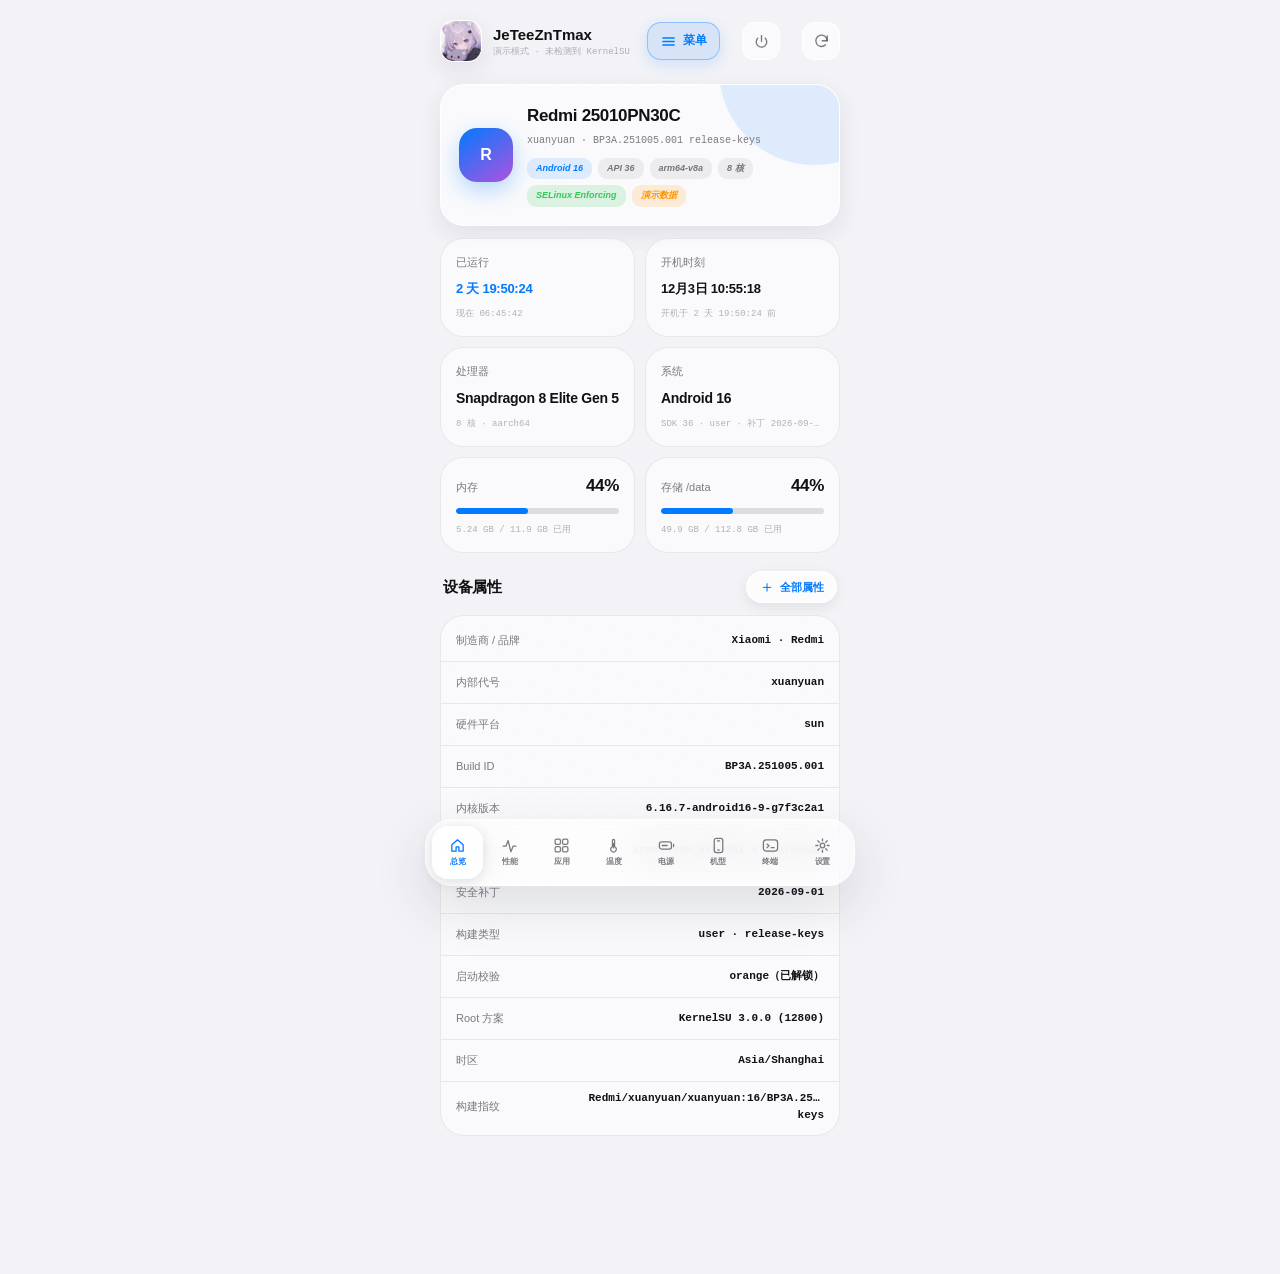
==== commit fcfbeb89: "v3.4.11：设置页最下面加「关于作者」（头像+仓库/酷安/QQ/QQ群，点击复制）；customize.sh 安装时也 ui_print 一遍" ====
--- a/index.html
+++ b/index.html
@@ -3788,6 +3788,7 @@
       <button data-act="go-diag">自检与日志<em>环境体检</em></button>
     </section>
     <p class="field-hint">设置存在 WebView 的 localStorage 里，跟着 KernelSU 管理器走。</p>
+    ${authorCard()}
   </div>`;
 }
 function diagHTML(){
@@ -3897,6 +3898,40 @@
     '<button class="df-item" data-act="go-about"><div class="mark">i</div><div class="body"><strong>关于</strong><em>版本与来源</em></div><div class="go">›</div></button>' +
     '</section>');
 }
+function authorCard(){
+  return `
+    <div class="section-head" style="margin-top:2px"><h2>关于作者</h2></div>
+    <section class="card" style="padding:14px 16px">
+      <div style="display:flex;align-items:center;gap:12px">
+        <img src="assets/avatar.png" alt="" onerror="this.style.display='none'"
+             style="width:52px;height:52px;border-radius:50%;object-fit:cover;border:1px solid var(--border);flex:none">
+        <div style="min-width:0">
+          <strong style="display:block;font-size:14px">JeTeeZnTmax</strong>
+          <span style="display:block;color:var(--text-3);font-size:10px">Kernelsu 工具箱 作者</span>
+        </div>
+      </div>
+      <div class="tagrow" style="margin-top:12px">
+        <button class="chip-btn" data-au="repo">GitHub 仓库</button>
+        <button class="chip-btn" data-au="coolapk">酷安 JeTeeZnTmaxQwQ</button>
+      </div>
+      <div class="tagrow" style="margin-top:6px">
+        <button class="chip-btn" data-au="qq">作者 QQ 3892039309</button>
+        <button class="chip-btn" data-au="group">QQ 群 1102902791</button>
+      </div>
+      <p class="field-hint">点一下按钮就复制。有问题来 QQ 群找我最快。</p>
+    </section>`;
+}
+document.addEventListener("click", function(ev){
+  const b = ev.target.closest("[data-au]");
+  if(!b) return;
+  const v = b.getAttribute("data-au");
+  if(v === "repo") copyText("https://github.com/jeteezntmax/Kernelsu-Toolbox-JeTeeZnTmax");
+  else if(v === "coolapk") copyText("JeTeeZnTmaxQwQ");
+  else if(v === "qq") copyText("3892039309");
+  else if(v === "group") copyText("1102902791");
+});
+function authorCardInit(){}
+
 function aboutHTML(){
   const st = state;
   let mi = null;
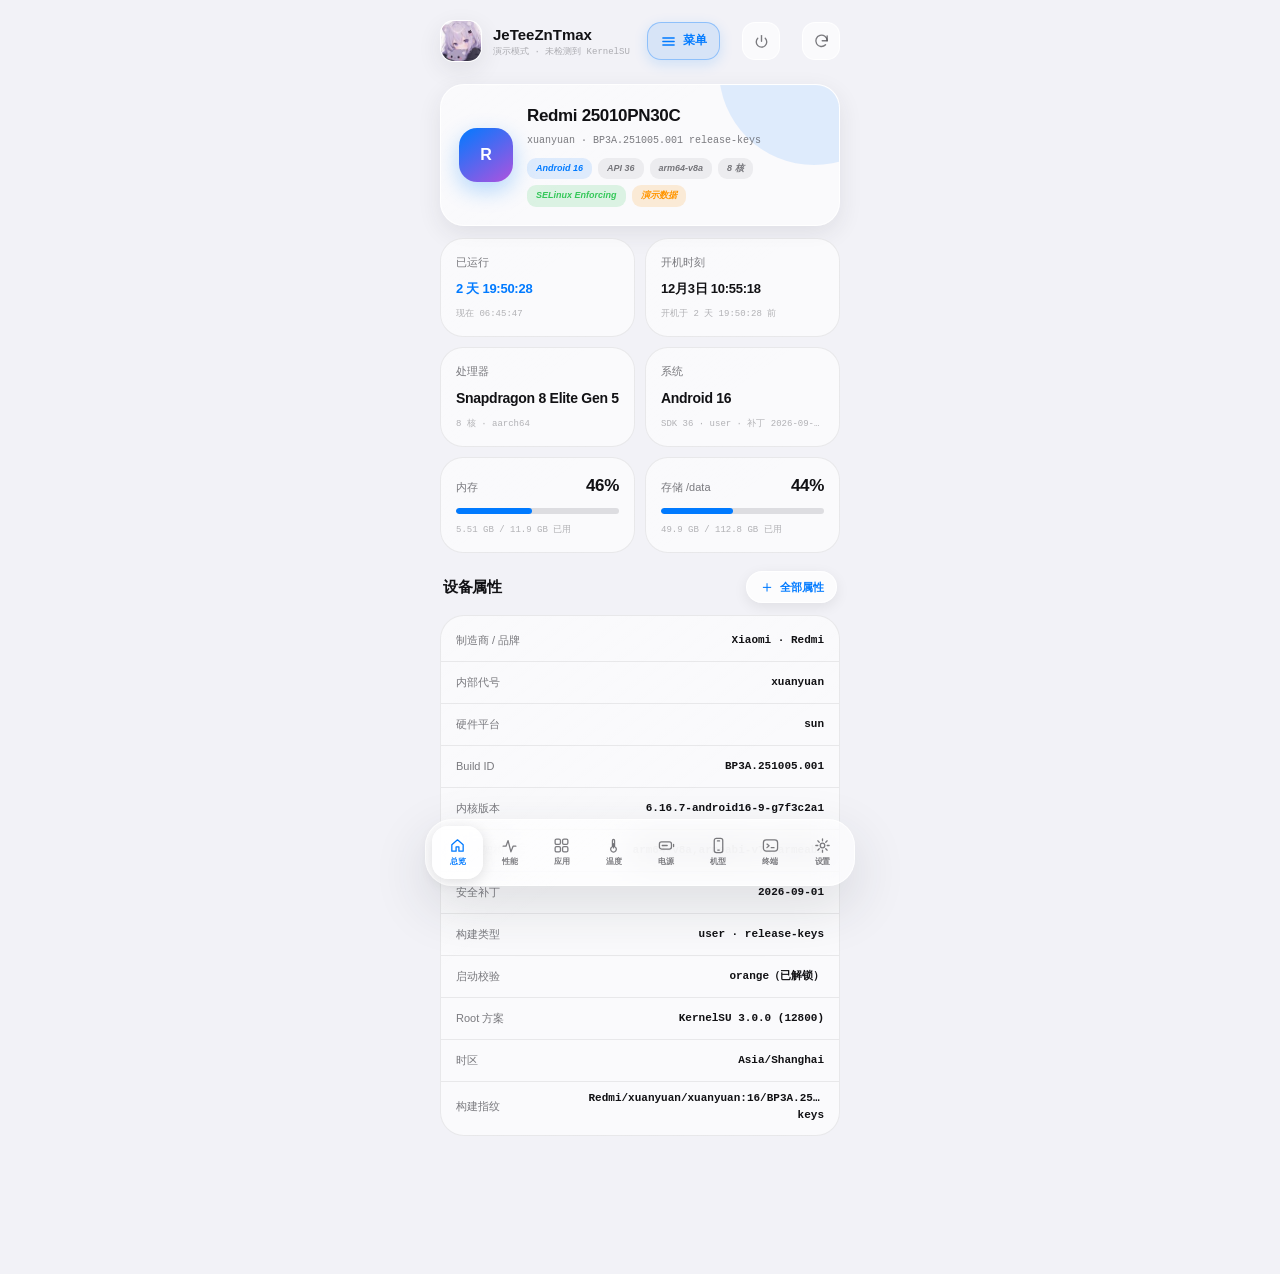
==== commit 6699150a: "v3.4.12：整个模块改为 GPL-3.0（打包了 GPL 的 Device Faker，组合作品必须同协议）——LICENSE 换全文、README 协议段重写、关于页与安装脚本同步" ====
--- a/index.html
+++ b/index.html
@@ -3948,7 +3948,7 @@
     <section class="card row-list">
       <div class="row"><span>Device Faker</span><strong>GPL-3.0 · Seyud</strong></div>
       <div class="row"><span>Extreme GT</span><strong>嘟嘟ski &amp; AB · vAB-1.3.0</strong></div>
-      <div class="row"><span>许可证与署名</span><strong>模块目录下 NOTICE-*.txt</strong></div>
+      <div class="row"><span>许可证与署名</span><strong>GPL-3.0 · NOTICE-*.txt</strong></div>
     </section>
     <p class="field-hint">Device Faker 以 GPL-3.0 分发，与本模块打包后整个组合作品同样受 GPL-3.0 约束。</p>
   </div>`;
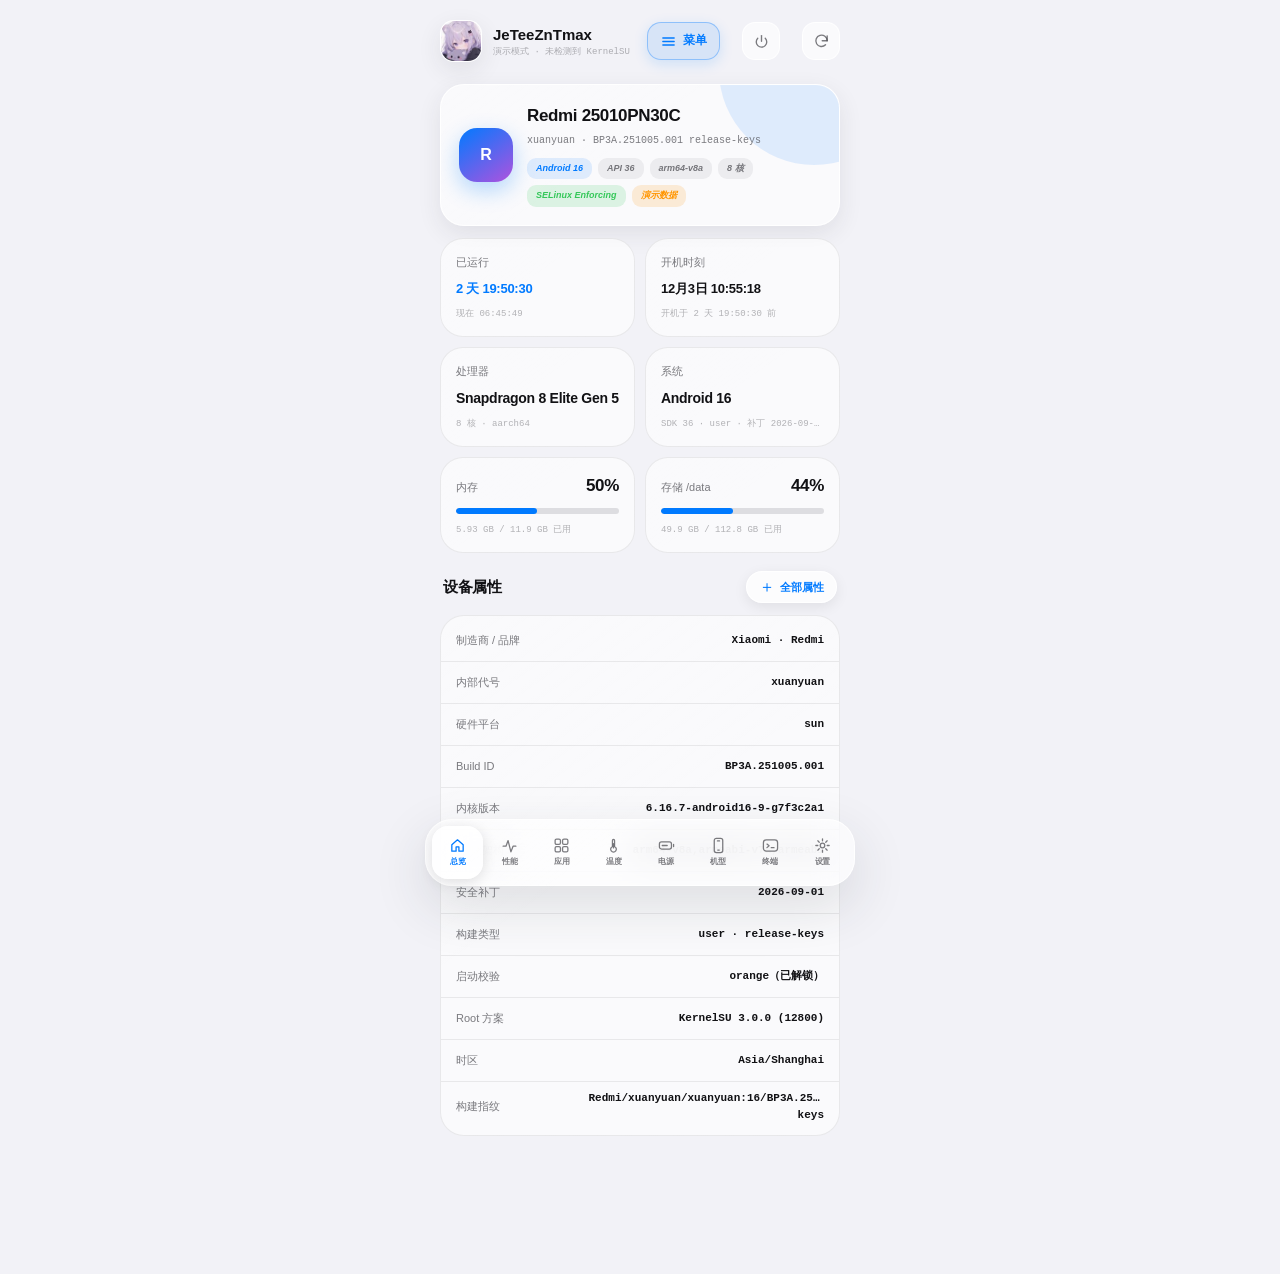
==== commit 632536a8: "v3.4.17：整套移除 Extreme GT（eg-setup/eg.sh/温控XML/NOTICE + service/customize/描述/署名 + WebUI 温度页重做为只读热区显示），" ====
--- a/index.html
+++ b/index.html
@@ -3386,24 +3386,16 @@
 
 /* ---------- 界面 ---------- */
 function thermalHTML(){
+  // 【Extreme GT 已从模块移除】
+  // 原来的温度页是 EG 的控制面板（XML 覆盖 / emul_temp / GPU 满档 / 触摸 renice …），
+  // 那套连同后端 bin/eg.sh、eg-setup.sh 一起删掉了 —— EG 相关的 bug 太多，作者决定不折腾它。
+  // 这页现在只保留【只读的热区温度显示】（下面的 #thBody 由原有的渲染逻辑填充）。
   return `<div class="view">
-    <section class="card hero">
-      <div class="hero-mark" id="thMark">℃</div>
-      <div class="hero-body">
-        <strong id="thBig">读取中…</strong>
-        <span id="thSub">正在枚举 thermal zone</span>
-        <div class="chips"><i class="chip" id="thCount">--</i></div>
-      </div>
+    <div class="section-head"><h2>温度</h2>${backBtn()}</div>
+    <section class="card row-list" id="thBody">
+      <div class="row"><span>状态</span><strong>读取中…</strong></div>
     </section>
-    <div class="metric-grid" style="grid-template-columns:repeat(3,minmax(0,1fr))">
-      <div class="metric-card" style="min-height:72px;padding:12px"><span>CPU</span><strong class="sm" id="tccpu">--</strong></div>
-      <div class="metric-card" style="min-height:72px;padding:12px"><span>GPU</span><strong class="sm" id="tcgpu">--</strong></div>
-      <div class="metric-card" style="min-height:72px;padding:12px"><span>电池</span><strong class="sm" id="tcbatt">--</strong></div>
-      <div class="metric-card" style="min-height:72px;padding:12px"><span>内存</span><strong class="sm" id="tcmem">--</strong></div>
-      <div class="metric-card" style="min-height:72px;padding:12px"><span>其他</span><strong class="sm" id="tcother">--</strong></div>
-      <div class="metric-card" style="min-height:72px;padding:12px"><span>zone</span><strong class="sm" id="tcnum">--</strong></div>
-    </div>
-    <div id="thBody" style="display:flex;flex-direction:column;gap:12px"></div>
+    <p class="field-hint">各热区当前温度（只读）。去温控那套（Extreme GT）已从模块移除。</p>
   </div>`;
 }
 function zoneRowsHTML(ztypes){
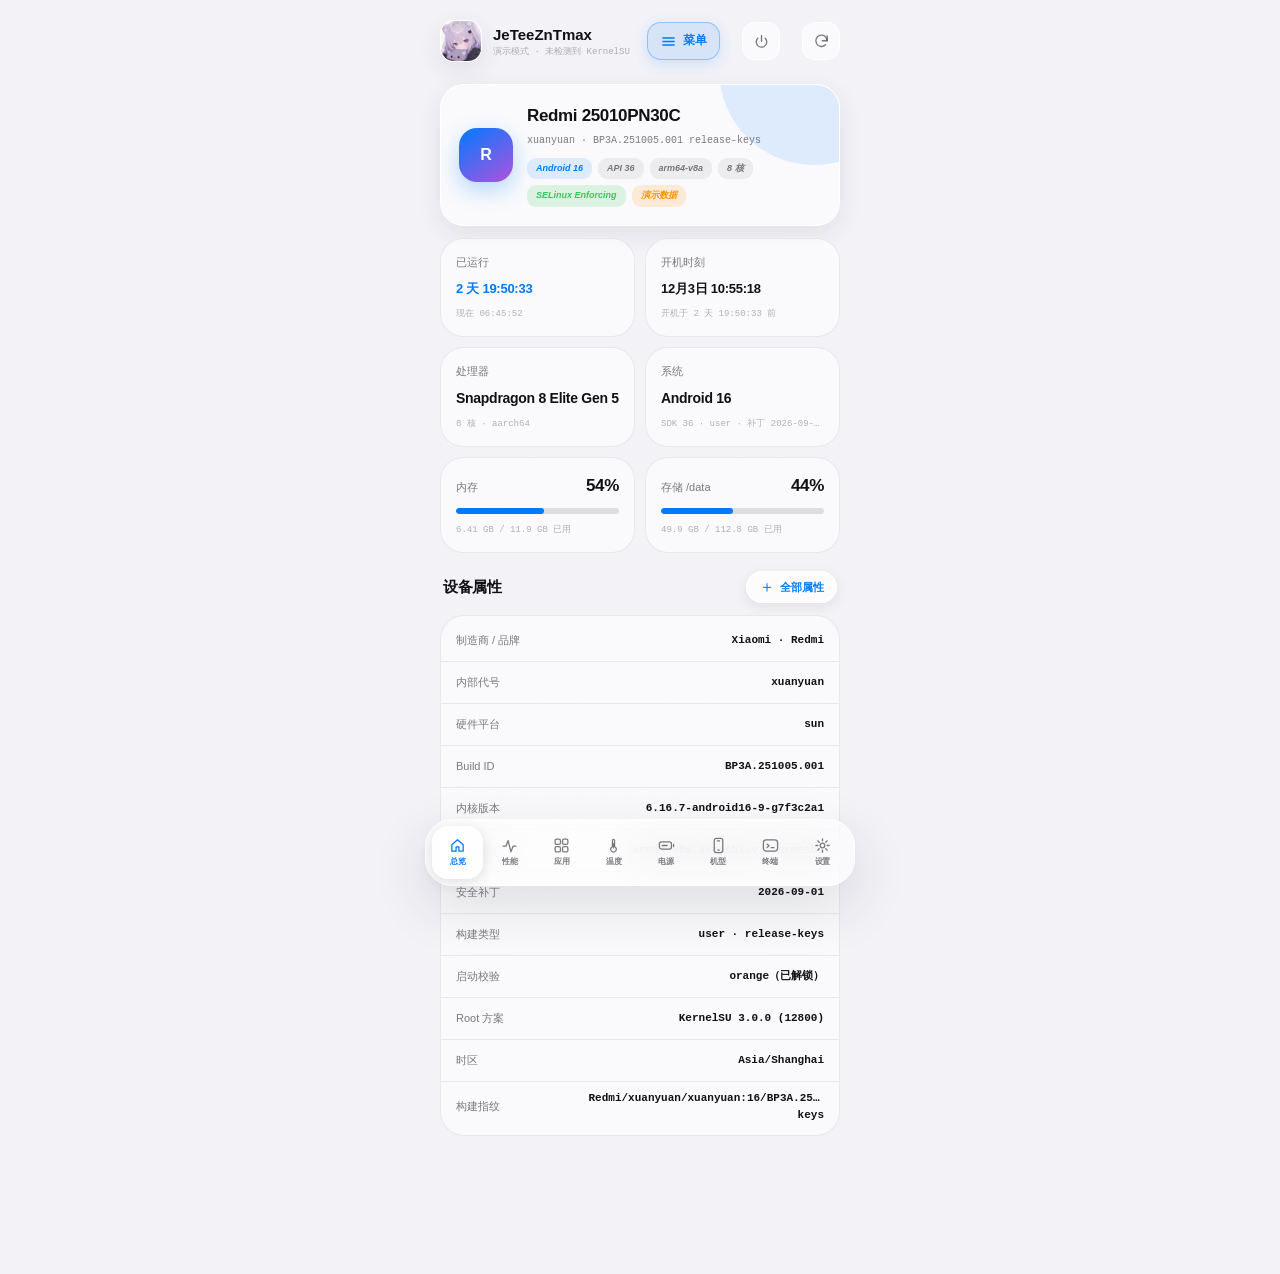
==== commit c5d1d683: "v3.4.19：温度伪装接进 WebUI（温度页：能力探测/热区/电池/温度墙/循环次数/还原/日志）" ====
--- a/index.html
+++ b/index.html
@@ -3356,6 +3356,7 @@
 async function loadThermalDyn(){
   const t = thermalState();
   if(state.tab !== "thermal") return;
+  try{ thInit(); }catch(e){}
   if(t.demo){ updateThermal(demoThermalDyn()); return; }
   const r = await sh(THERM_DYN.join("; "), 15000, "thermal_dyn");
   updateThermal(r.stderr === "__NOBRIDGE__" ? demoThermalDyn() : parseKV(r.stdout));
@@ -3386,16 +3387,34 @@
 
 /* ---------- 界面 ---------- */
 function thermalHTML(){
-  // 【Extreme GT 已从模块移除】
-  // 原来的温度页是 EG 的控制面板（XML 覆盖 / emul_temp / GPU 满档 / 触摸 renice …），
-  // 那套连同后端 bin/eg.sh、eg-setup.sh 一起删掉了 —— EG 相关的 bug 太多，作者决定不折腾它。
-  // 这页现在只保留【只读的热区温度显示】（下面的 #thBody 由原有的渲染逻辑填充）。
   return `<div class="view">
     <div class="section-head"><h2>温度</h2>${backBtn()}</div>
     <section class="card row-list" id="thBody">
       <div class="row"><span>状态</span><strong>读取中…</strong></div>
     </section>
-    <p class="field-hint">各热区当前温度（只读）。去温控那套（Extreme GT）已从模块移除。</p>
+
+    <div class="section-head" style="margin-top:2px"><h2>温度伪装</h2><span class="hint" id="thHint">therm.sh</span></div>
+    <section class="card file-card">
+      <div class="tagrow">
+        <button class="chip-btn" id="thCapsBtn">探测能力</button>
+        <button class="chip-btn" id="thRestore" style="color:var(--red)">全部还原</button>
+        <button class="chip-btn" id="thLogBtn">日志</button>
+      </div>
+      <p class="field-hint" id="thStat">读取中…</p>
+      <label style="margin-top:8px">CPU / GPU 热区伪装成</label>
+      <div class="tagrow" id="thTemp"></div>
+      <label style="margin-top:8px">电池温度伪装成</label>
+      <div class="tagrow" id="thBatt"></div>
+      <label style="margin-top:8px">温度墙锁到</label>
+      <div class="tagrow" id="thWall"></div>
+      <label style="margin-top:8px">电池循环次数改成</label>
+      <div class="tagrow">
+        <input class="modern-input" id="thCycle" placeholder="例如 10" style="flex:1" autocomplete="off">
+        <button class="chip-btn" id="thCycleSave">写入</button>
+      </div>
+      <p class="field-hint" id="thCaps" style="white-space:pre-wrap;opacity:.85">点「探测能力」看看这台机器哪些节点能写 —— 写不了的会明确报不支持，不会瞎写。</p>
+      <p class="field-hint" id="thRaw" style="opacity:.75"></p>
+    </section>
   </div>`;
 }
 function zoneRowsHTML(ztypes){
@@ -4822,6 +4841,109 @@
     };
   }
   if(!G.running) setGuardStat("");
+}
+
+/* ============================================================
+ *  11.7c 温度伪装（后端 bin/therm.sh）
+ *  节点清单参考了社区同类模块（AaTempSpoof）的做法，实现是自己写的：
+ *  探测式 + 写后回读 + 原值记录 + 还原
+ * ============================================================ */
+function thermBin(){
+  return 'B=""; for c in /data/adb/modules_update/ksu_toolbox/bin/therm.sh /data/adb/modules/ksu_toolbox/bin/therm.sh /data/adb/modules/ksu_toolbox-update/bin/therm.sh; do [ -f "$c" ] && { B="$c"; break; }; done; [ -z "$B" ] && { echo "@@NOBIN"; exit 9; }; ';
+}
+function thState(){
+  if(!state.th) state.th = { caps:"", status:{}, inited:false };
+  return state.th;
+}
+async function thRun(args, ms){
+  if(thermalState().demo){ toast("演示模式：未执行"); return "@@DEMO"; }
+  try{
+    const r = await sh(thermBin() + 'sh "$B" ' + args + " 2>&1", ms || 30000);
+    return String(r.stdout || "");
+  }catch(e){ return "ERR " + ((e && e.message) || e); }
+}
+function thRaw(t){ const e = $("thRaw"); if(e) e.textContent = t ? String(t).replace(/\s+/g," ").slice(0,220) : ""; }
+async function thCaps(){
+  busy(true, "探测中…");
+  let out = "";
+  try{ out = await thRun("caps", 40000); }catch(e){ out = "ERR " + e; }
+  busy(false);
+  thState().caps = out;
+  const el = $("thCaps"); if(el) el.textContent = out.trim();
+  thRaw(out);
+  toast(/无可用节点/.test(out) ? "这台机器没有可用节点（见下方详情）" : "探测完成，结果在下面");
+}
+async function thStatus(){
+  let out = "";
+  try{ out = await thRun("status", 25000); }catch(e){ }
+  const st = {};
+  out.split("\n").forEach(function(L){ const i = L.indexOf("="); if(i > 0) st[L.slice(0,i).trim()] = L.slice(i+1).trim(); });
+  thState().status = st;
+  thPaint();
+}
+function thChip(key, val, label, cur){
+  return '<button class="chip-btn" data-th="' + key + '" data-thv="' + esc(val) + '"' +
+    (String(cur) === String(val) ? ' style="background:var(--blue-soft);color:var(--blue)"' : "") + '>' + esc(label) + '</button>';
+}
+function thPaint(){
+  const st = thState().status;
+  const put = function(id, arr){ const e = $(id); if(e) e.innerHTML = arr.join(""); };
+  put("thTemp", [["38000","38℃"],["40000","40℃"],["42000","42℃"],["43000","43℃"],["45000","45℃"],["47000","47℃"]]
+        .map(function(x){ return thChip("temp", x[0], x[1], st.cpu || ""); }));
+  put("thBatt", [["28000","28℃"],["30000","30℃"],["32000","32℃"],["35000","35℃"]]
+        .map(function(x){ return thChip("batt", x[0], x[1], st.batt || ""); }));
+  put("thWall", [["44000","44℃"],["46000","46℃"],["48000","48℃"],["50000","50℃"]]
+        .map(function(x){ return thChip("wall", x[0], x[1], st.wall || ""); }));
+  const cyc = $("thCycle"); if(cyc && document.activeElement !== cyc) cyc.value = st.cycle || "";
+  const s = $("thStat");
+  if(s) s.textContent = "总开关 " + (st.enabled === "1" ? "开" : "关")
+    + " · 可写热区 " + (st.emul_zones || "?")
+    + " · 电池节点 " + (st.batt_path || "—")
+    + " · 循环节点 " + (st.cycle_path || "—")
+    + " · 原值备份 " + (st.backup === "1" ? "有" : "无");
+  const cb = $("thCapsBtn"); if(cb) cb.onclick = thCaps;
+  const rs = $("thRestore"); if(rs) rs.onclick = async function(){
+    busy(true, "还原中…");
+    const out = await thRun("restore", 35000);
+    busy(false); thRaw(out);
+    toast(out.trim().split("\n").pop().slice(0,60)); thStatus();
+  };
+  const lg = $("thLogBtn"); if(lg) lg.onclick = async function(){
+    const out = await thRun("log 60", 25000);
+    openModal("温度伪装 · 日志", "/data/adb/ksu_toolbox/therm.log",
+      '<div class="logbox" style="max-height:60vh;white-space:pre-wrap">' + esc(out || "(空)") + '</div>',
+      '<button data-act="ok">关闭</button>');
+    $("modalFooter").querySelector('[data-act="ok"]').onclick = closeModal;
+  };
+  const cs = $("thCycleSave"); if(cs) cs.onclick = async function(){
+    const v = ($("thCycle").value || "").trim();
+    if(!/^[0-9]{1,5}$/.test(v)){ toast("填个 0-99999 的数字"); return; }
+    busy(true, "写入…");
+    const out = await thRun("cycle " + v, 30000);
+    busy(false); thRaw(out);
+    toast(out.indexOf("unsupported") >= 0 ? "这台机器不支持改循环次数" : ("已写入 " + v));
+    thStatus();
+  };
+}
+document.addEventListener("click", async function(ev){
+  const b = ev.target.closest("[data-th]");
+  if(!b) return;
+  const k = b.getAttribute("data-th"), v = b.getAttribute("data-thv");
+  const cmd = (k === "temp" ? "temp on " : k === "batt" ? "batt on " : k === "wall" ? "wall on " : "") + v;
+  if(!/^(temp|batt|wall) on /.test(cmd)) return;
+  busy(true, "写入中…");
+  const out = await thRun(cmd, 35000);
+  busy(false);
+  thRaw(out);
+  toast(out.indexOf("@@NOBIN") >= 0 ? "找不到 bin/therm.sh" : (out.indexOf("unsupported") >= 0 ? "这台机器不支持这个节点" : "已写入"));
+  thStatus();
+});
+function thInit(){
+  const t = thState();
+  if(t.inited) return;
+  t.inited = true;
+  thPaint();
+  thStatus();
 }
 
 /* ============================================================
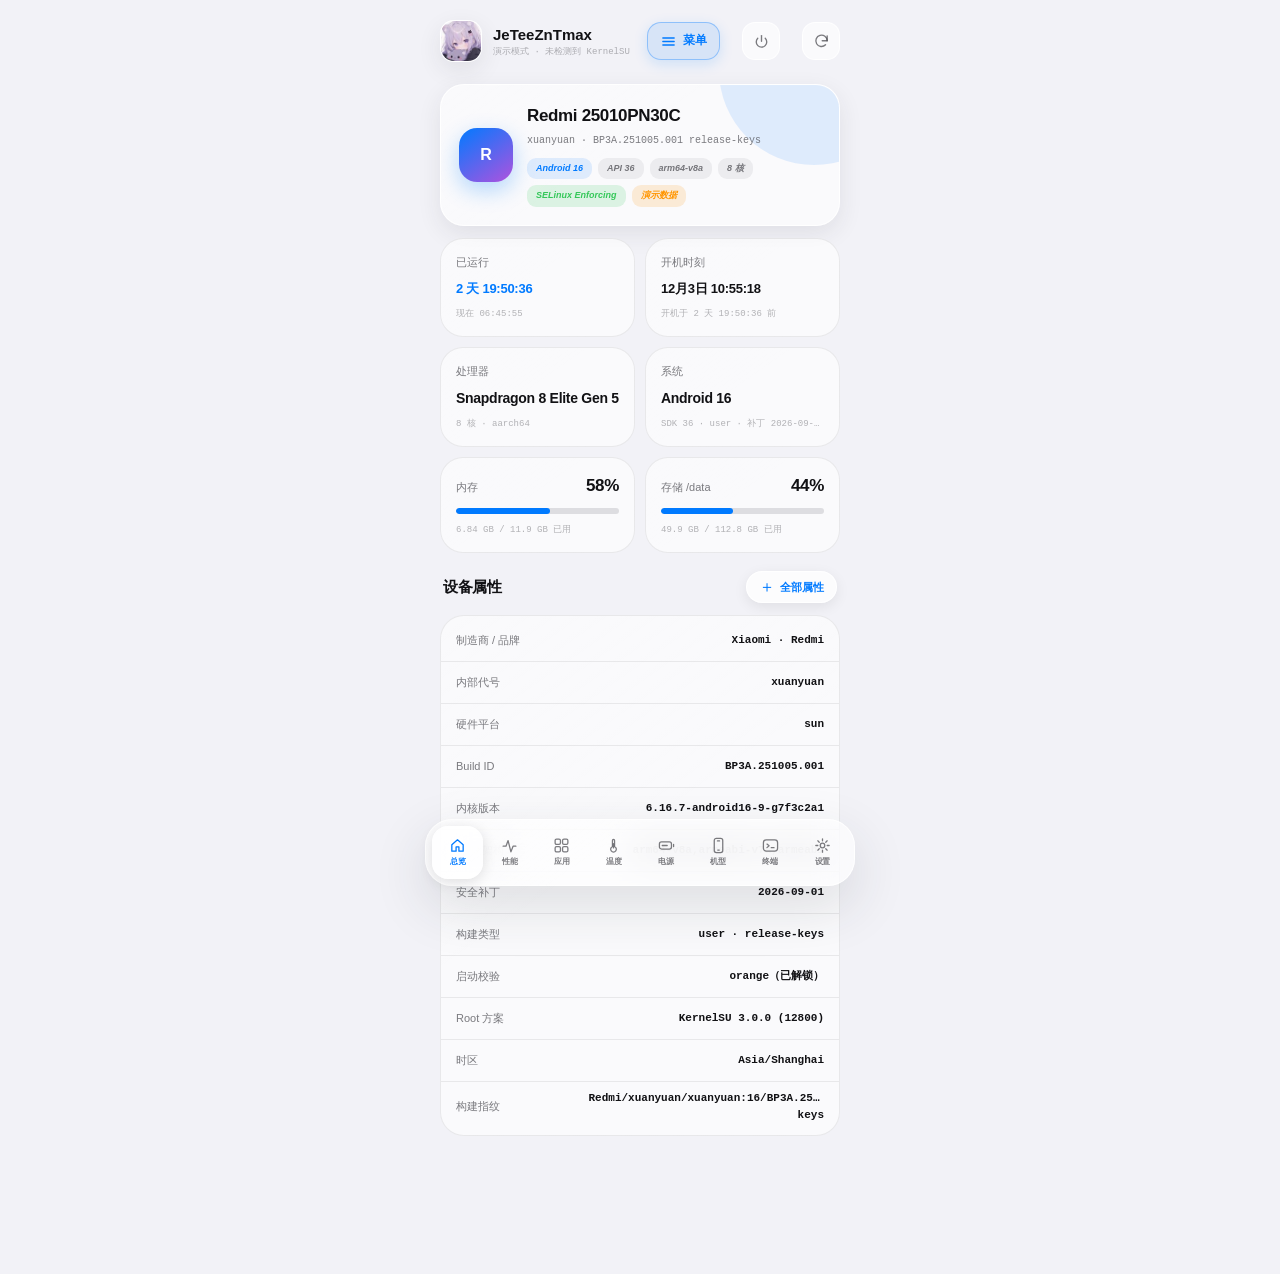
==== commit 5d23e50a: "v3.4.29 回档：温度伪装整体删除（本机写热区节点会让热控卡死→重启，实测两次+一次重启循环），只保留只读的温度读取；service.sh 不再碰热区；WebUI 去掉全部写入 UI" ====
--- a/index.html
+++ b/index.html
@@ -3219,7 +3219,7 @@
  *  11. 温控
  *  ------------------------------------------------------------
  *  纯 shell 实现：温度总览 / 温控服务开关 / thermal zone 开关 /
- *  降频 / 限充电电流。温度伪装走内嵌的 Extreme GT（见 bin/eg.sh）。
+ *  降频 / 限充电电流。温度伪装见 /温度 页（bin/therm.sh）。
  *  直接读写它的明文配置（温度伪装本体由它的原生库完成）。
  * ============================================================ */
 const THERM_STATIC = [
@@ -3285,7 +3285,7 @@
   return out;
 }
 // 不是所有 "thermal zone" 都报温度 —— 有些是虚拟传感器，temp 里放的是
-// 电压(mV) / 电流(mA) / 功率。这些类型直接跳过（Extreme GT 的 action.sh
+// 电压(mV) / 电流(mA) / 功率。这些类型直接跳过（
 // 也是这么过滤的，我漏抄了，才导致「其他」显示 700 多度）。
 const ZONE_SKIP = /vbat|volt|current|power|soc_volt|resistance|capacity|_mv$|_ma$/i;
 function zoneIsTemp(type){
@@ -3354,12 +3354,9 @@
   if(state.tab === "settings" || state.tab === "about") $("content").innerHTML = TABS[state.tab]();
 }
 async function loadThermalDyn(){
-  const t = thermalState();
+  // 【已改造】数据源从 eg.sh 换成 therm.sh zones（见 thZones()）
   if(state.tab !== "thermal") return;
   try{ thInit(); }catch(e){}
-  if(t.demo){ updateThermal(demoThermalDyn()); return; }
-  const r = await sh(THERM_DYN.join("; "), 15000, "thermal_dyn");
-  updateThermal(r.stderr === "__NOBRIDGE__" ? demoThermalDyn() : parseKV(r.stdout));
 }
 function demoThermalStatic(){
   return {
@@ -3387,34 +3384,17 @@
 
 /* ---------- 界面 ---------- */
 function thermalHTML(){
+  // 【只读版】温度伪装（写热区节点）已整体删除 —— 作者实测本机写热区会让热控卡死 + 系统重启 ✗
   return `<div class="view">
-    <div class="section-head"><h2>温度</h2>${backBtn()}</div>
+    <div class="section-head"><h2>温度</h2><span class="hint" id="thHint">只读</span></div>
     <section class="card row-list" id="thBody">
       <div class="row"><span>状态</span><strong>读取中…</strong></div>
     </section>
-
-    <div class="section-head" style="margin-top:2px"><h2>温度伪装</h2><span class="hint" id="thHint">therm.sh</span></div>
-    <section class="card file-card">
-      <div class="tagrow">
-        <button class="chip-btn" id="thCapsBtn">探测能力</button>
-        <button class="chip-btn" id="thRestore" style="color:var(--red)">全部还原</button>
-        <button class="chip-btn" id="thLogBtn">日志</button>
-      </div>
-      <p class="field-hint" id="thStat">读取中…</p>
-      <label style="margin-top:8px">CPU / GPU 热区伪装成</label>
-      <div class="tagrow" id="thTemp"></div>
-      <label style="margin-top:8px">电池温度伪装成</label>
-      <div class="tagrow" id="thBatt"></div>
-      <label style="margin-top:8px">温度墙锁到</label>
-      <div class="tagrow" id="thWall"></div>
-      <label style="margin-top:8px">电池循环次数改成</label>
-      <div class="tagrow">
-        <input class="modern-input" id="thCycle" placeholder="例如 10" style="flex:1" autocomplete="off">
-        <button class="chip-btn" id="thCycleSave">写入</button>
-      </div>
-      <p class="field-hint" id="thCaps" style="white-space:pre-wrap;opacity:.85">点「探测能力」看看这台机器哪些节点能写 —— 写不了的会明确报不支持，不会瞎写。</p>
-      <p class="field-hint" id="thRaw" style="opacity:.75"></p>
-    </section>
+    <div class="tagrow" style="margin-top:8px">
+      <button class="chip-btn" data-thact="refresh">刷新温度</button>
+      <button class="chip-btn" data-thact="log">日志</button>
+    </div>
+    <p class="field-hint" style="color:#e8a33d">⚠ 温度伪装（往热区写节点）已从模块里【整体删除】：作者实测本机写热区会让热控守护进程卡死 → 系统重启 ✗（写 emul_temp 也一样）。这里只保留只读的温度读取 ✓</p>
   </div>`;
 }
 function zoneRowsHTML(ztypes){
@@ -3425,107 +3405,10 @@
     '<span class="zflag" id="zm' + idx + '"></span></div>').join("");
 }
 function renderThermal(){
-  const t = thermalState();
+  // 【已改造】原来这里会拼 EG 那张卡 ✗，也从 eg.sh 读热区数据 ✗（eg.sh 已删，所以一直"读取中"）。
+  // 现在只当钩子：页面在的时候让 thInit() 去处理（它自己会拉 therm.sh zones）。
   if(state.tab !== "thermal" || !$("thBody")) return;
-  setTxt("thSub", t.demo ? "演示模式 · 模拟数据" : (t.ztypes.length + " 个 thermal zone · 每 2 秒刷新"));
-  setTxt("thCount", t.ztypes.length + " zone");
-  setTxt("tcnum", String(t.ztypes.length));
-
-  const body = [];
-  const eg = t.eg || egDefaults();
-  const egOn = eg.enabled === "1";
-
-  body.push('<div class="section-head"><h2>Extreme GT</h2><span class="hint">去温控 · 内嵌 vAB-1.3.0</span></div>');
-  body.push('<section class="card row-list">' +
-    '<div class="row"><span>设备</span><strong>' + esc([t.egManufacturer, t.egSoc].filter(Boolean).join(" / ") || "--") + '</strong></div>' +
-    '<div class="row"><span>系统版本号</span><strong>' + esc(t.egCos || "--") + '</strong></div>' +
-    '<div class="row"><span>走的路线</span><strong class="' + (t.egMatch ? "ok" : "warn") + '">' +
-      (t.egMatch ? "emul_temp 白名单" : "停 oplus ORMS 服务") + '</strong></div>' +
-    '<div class="row"><span>已生成配置</span><strong>' + t.egFiles + ' 个文件</strong></div>' +
-    '<div class="row"><span>已挂载</span><strong class="' + (t.egMounted ? "ok" : "") + '">' + t.egMounted + ' / ' + t.egFiles + '</strong></div>' +
-    '<div class="row"><span>emul_temp 命中</span><strong>' + t.egZoneHit + ' 个 zone</strong></div>' +
-    '</section>');
-
-  if(t.egLog){
-    body.push(banner("danger", "上次开机有过异常", t.egLog.replace(/\|/g, "；")));
-  }
-  if(!t.egFiles){
-    body.push(banner("warn", "还没生成配置", "说明安装时没扫到本机的温控 XML（可能不是欧加系设备）。重刷一次模块会重新扫描。"));
-  }
-
-  body.push('<section class="card">' +
-    '<button class="switchrow" data-thact="eg-enable">' +
-      '<div class="t"><strong>总开关</strong><span>关掉会立刻恢复温度伪装（XML 挂载要重启才撤）</span></div>' +
-      '<div class="swt ' + (egOn ? "on" : "") + '"></div></button>' +
-    EG_ITEMS.map(([k, name, hint]) => '<button class="switchrow" data-thact="eg-item" data-k1="' + k + '">' +
-        '<div class="t"><strong>' + esc(name) + '</strong><span>' + esc(hint) + '</span></div>' +
-        '<div class="swt ' + (eg[k] === "1" ? "on" : "") + '"></div></button>').join("") +
-    '</section>');
-  body.push('<div class="tagrow" style="padding:2px 4px 0">' +
-    '<button class="chip-btn" data-thact="eg-apply">立即重新应用</button>' +
-    '<button class="chip-btn" data-thact="eg-clear">恢复温度伪装</button>' +
-    '</div>');
-  body.push('<p class="field-hint">XML 覆盖是 bind-mount，改动要重启才彻底生效；' +
-    'emul_temp / GPU / 触摸 / horae 这几项点「立即重新应用」当场生效。</p>');
-
-  body.push('<div class="section-head"><h2>所有温度传感器</h2><span class="hint">按内核上报顺序</span></div>');
-  body.push('<section class="card core-list" id="thZoneBox">' + zoneRowsHTML(t.ztypes) + '</section>');
-
-  const svcNames = Object.keys(t.svcs);
-  const running = svcNames.filter(s => t.svcs[s] === "running");
-  body.push('<div class="section-head"><h2>系统温控服务</h2><span class="hint">' + running.length + ' / ' + svcNames.length + ' 在跑</span></div>');
-  if(svcNames.length){
-    body.push(banner("warn", "关掉温控机身会真的烫", "这些服务负责过热时降频、限流。停掉能换来更稳的帧率，但温度会明显上升 —— 建议只在打游戏时临时关。恢复不重启也能生效。"));
-    body.push('<section class="card">' + svcNames.map(s => {
-      const on = t.svcs[s] === "running";
-      return '<button class="switchrow" data-thact="svc" data-k1="' + esc(s) + '" data-k2="' + (on ? "stop" : "start") + '">' +
-        '<div class="t"><strong>' + esc(s) + '</strong><span>init.svc.' + esc(s) + ' = ' + esc(t.svcs[s]) + '</span></div>' +
-        '<div class="swt ' + (on ? "on" : "") + '"></div></button>';
-    }).join("") + '</section>');
-    body.push('<div class="tagrow" style="padding:2px 4px 0">' +
-      '<button class="chip-btn" data-thact="svc-all" data-k1="stop">全部停掉</button>' +
-      '<button class="chip-btn" data-thact="svc-all" data-k1="start">全部恢复</button></div>');
-  }else{
-    body.push(banner("ok", "没检测到常见温控服务", "可能温控做在驱动里，或者服务名不在常见列表内。zone 开关和限频照样可用。"));
-  }
-
-  const modes = t.ztypes.map(z => t.zmodes[z.n]).filter(v => v !== undefined && v !== "");
-  const off = modes.filter(v => v === "disabled" || v === "1").length;
-  body.push('<div class="section-head"><h2>thermal zone 开关</h2><span class="hint">' + off + ' / ' + modes.length + ' 已禁用</span></div>');
-  body.push('<section class="card"><button class="switchrow" data-thact="zone-all" data-k1="' + (off > 0 ? "on" : "off") + '">' +
-    '<div class="t"><strong>' + (off > 0 ? "恢复全部 zone" : "禁用全部 zone 温控") + '</strong>' +
-    '<span>写 /sys/class/thermal/thermal_zone*/mode，重启自动复原</span></div>' +
-    '<div class="swt ' + (off > 0 ? "on" : "") + '"></div></button></section>');
-
-  const cm = t.cpuMax.length ? Math.max.apply(null, t.cpuMax) : 0;
-  const cc = t.cpuCeil.length ? Math.max.apply(null, t.cpuCeil) : 0;
-  body.push('<div class="section-head"><h2>降温限频</h2><span class="hint">写 scaling_max_freq，重启复原</span></div>');
-  body.push('<section class="card row-list">' +
-    '<div class="row"><span>CPU 当前上限</span><strong>' + (cm ? (cm/1000).toFixed(0) + " MHz" : "--") + '</strong></div>' +
-    '<div class="row"><span>CPU 硬件上限</span><strong>' + (cc ? (cc/1000).toFixed(0) + " MHz" : "--") + '</strong></div>' +
-    '<div class="row"><span>GPU 当前上限</span><strong>' + (t.gpuMax ? fmtHz(t.gpuMax) : "--") + '</strong></div>' +
-    '</section>');
-  body.push('<section class="card tools">' +
-    '<button data-thact="freq" data-k1="100">原厂<em>上限 100%</em></button>' +
-    '<button data-thact="freq" data-k1="85">降一点<em>上限 85%</em></button>' +
-    '<button data-thact="freq" data-k1="70">降温<em>上限 70%</em></button>' +
-    '<button data-thact="freq" data-k1="55">冰镇<em>上限 55%</em></button>' +
-    '</section>');
-
-  body.push('<div class="section-head"><h2>充电电流上限</h2><span class="hint">降温最立竿见影</span></div>');
-  body.push('<section class="card row-list">' +
-    '<div class="row"><span>input_current_limit</span><strong id="thIc">' + esc(t.chg.input_current_limit || "--") + '</strong></div>' +
-    '<div class="row"><span>usb current_max</span><strong id="thUsb">' + esc(t.chg.usb_current_max || "--") + '</strong></div>' +
-    '<div class="row"><span>可写节点</span><strong>' + esc(t.chgNodes.join(", ") || "无") + '</strong></div>' +
-    '</section>');
-  body.push('<div class="tagrow" style="padding:2px 4px 0">' +
-    ["3000000", "2000000", "1500000", "1000000", "500000"].map(v =>
-      '<button class="chip-btn" data-thact="chg" data-k1="' + v + '">' + (Number(v)/1e6).toFixed(1).replace(/\.0$/, "") + ' A</button>').join("") +
-    '</div>');
-  body.push('<p class="field-hint">单位 µA（多数高通机型）。调小充电会慢但温度掉得明显，重启后由原厂温控接管。</p>');
-
-  $("thBody").innerHTML = body.join("");
-  renderTempCells();
+  try{ thInit(); }catch(e){}
 }
 function renderTempCells(){
   const t = thermalState();
@@ -3624,10 +3507,9 @@
       const c = Object.assign(egDefaults(), t.eg || {});
       c[k1] = c[k1] === "1" ? "0" : "1";
       await egWrite(c);
-    }else if(act === "eg-apply"){
-      await egWrite(Object.assign(egDefaults(), t.eg || {}));
-    }else if(act === "eg-clear"){
-      await egWrite(Object.assign(egDefaults(), t.eg || {}, {enabled:"0"}));
+    }else if(act === "eg-apply" || act === "eg-clear" || act === "eg-gone"){
+      // Extreme GT 已从模块移除（这些按钮在新版界面上已经不存在了）
+      toast("Extreme GT 已从模块移除");
     }else if(act === "freq"){
       const pct = clamp(parseInt(k1, 10) || 100, 10, 100);
       const cmd =
@@ -3675,7 +3557,7 @@
     if(kv.orms) bits.push("ORMS 已停");
     if(kv.horae) bits.push("horae ok");
     toast(bits.length ? "已应用：" + bits.join(" · ") : "已应用");
-  }else if(mode === "clear") toast("已恢复温度伪装");
+  }else if(mode === "eg-gone" || mode === "clear") toast("Extreme GT 已从模块移除");
   else toast("已执行");
   return kv;
 }
@@ -3873,7 +3755,7 @@
   logs.push(opLog().slice(-60).join("\n") || "(空)");
   if(eg.egLog){
     logs.push("");
-    logs.push("=== Extreme GT 异常日志 ===");
+    logs.push("=== 温度伪装日志（therm.sh）===");
     logs.push(eg.egLog.replace(/\|/g, "\n"));
   }
   logs.push("");
@@ -3958,7 +3840,6 @@
     <div class="section-head" style="margin-top:2px"><h2>内置组件</h2></div>
     <section class="card row-list">
       <div class="row"><span>Device Faker</span><strong>GPL-3.0 · Seyud</strong></div>
-      <div class="row"><span>Extreme GT</span><strong>嘟嘟ski &amp; AB · vAB-1.3.0</strong></div>
       <div class="row"><span>许可证与署名</span><strong>GPL-3.0 · NOTICE-*.txt</strong></div>
     </section>
     <p class="field-hint">Device Faker 以 GPL-3.0 分发，与本模块打包后整个组合作品同样受 GPL-3.0 约束。</p>
@@ -4895,55 +4776,71 @@
   put("thWall", [["44000","44℃"],["46000","46℃"],["48000","48℃"],["50000","50℃"]]
         .map(function(x){ return thChip("wall", x[0], x[1], st.wall || ""); }));
   const cyc = $("thCycle"); if(cyc && document.activeElement !== cyc) cyc.value = st.cycle || "";
+  const mb = $("thMaster");
+  if(mb){
+    const on = st.enabled === "1";
+    mb.textContent = on ? "总开关：开" : "总开关：关";
+    mb.style.background = on ? "var(--blue-soft)" : "";
+    mb.style.color = on ? "var(--blue)" : "";
+  }
+  const kb = $("thKeepBtn");
+  if(kb){
+    const on = st.keep === "1";
+    kb.textContent = on ? "保活：开" : "保活：关";
+    kb.style.background = on ? "var(--blue-soft)" : "";
+    kb.style.color = on ? "var(--blue)" : "";
+  }
   const s = $("thStat");
   if(s) s.textContent = "总开关 " + (st.enabled === "1" ? "开" : "关")
+    + " · 保活 " + (st.keep === "1" ? "开" : "关")
+    + (st.reverts && st.reverts !== "0" ? "（被改回 " + st.reverts + " 次）" : "")
     + " · 可写热区 " + (st.emul_zones || "?")
     + " · 电池节点 " + (st.batt_path || "—")
-    + " · 循环节点 " + (st.cycle_path || "—")
-    + " · 原值备份 " + (st.backup === "1" ? "有" : "无");
-  const cb = $("thCapsBtn"); if(cb) cb.onclick = thCaps;
-  const rs = $("thRestore"); if(rs) rs.onclick = async function(){
-    busy(true, "还原中…");
-    const out = await thRun("restore", 35000);
-    busy(false); thRaw(out);
-    toast(out.trim().split("\n").pop().slice(0,60)); thStatus();
-  };
-  const lg = $("thLogBtn"); if(lg) lg.onclick = async function(){
-    const out = await thRun("log 60", 25000);
-    openModal("温度伪装 · 日志", "/data/adb/ksu_toolbox/therm.log",
-      '<div class="logbox" style="max-height:60vh;white-space:pre-wrap">' + esc(out || "(空)") + '</div>',
-      '<button data-act="ok">关闭</button>');
-    $("modalFooter").querySelector('[data-act="ok"]').onclick = closeModal;
-  };
-  const cs = $("thCycleSave"); if(cs) cs.onclick = async function(){
-    const v = ($("thCycle").value || "").trim();
-    if(!/^[0-9]{1,5}$/.test(v)){ toast("填个 0-99999 的数字"); return; }
-    busy(true, "写入…");
-    const out = await thRun("cycle " + v, 30000);
-    busy(false); thRaw(out);
-    toast(out.indexOf("unsupported") >= 0 ? "这台机器不支持改循环次数" : ("已写入 " + v));
-    thStatus();
-  };
+    + " · 循环节点 " + (st.cycle_path || "—");
 }
 document.addEventListener("click", async function(ev){
-  const b = ev.target.closest("[data-th]");
-  if(!b) return;
-  const k = b.getAttribute("data-th"), v = b.getAttribute("data-thv");
-  const cmd = (k === "temp" ? "temp on " : k === "batt" ? "batt on " : k === "wall" ? "wall on " : "") + v;
-  if(!/^(temp|batt|wall) on /.test(cmd)) return;
-  busy(true, "写入中…");
-  const out = await thRun(cmd, 35000);
-  busy(false);
-  thRaw(out);
-  toast(out.indexOf("@@NOBIN") >= 0 ? "找不到 bin/therm.sh" : (out.indexOf("unsupported") >= 0 ? "这台机器不支持这个节点" : "已写入"));
-  thStatus();
+  // 先处理按钮（委托：元素由 thPaint 重建也不会丢绑定）
+  const btn = ev.target.closest("[data-thact]");
+  if(btn){
+    const act = btn.getAttribute("data-thact");
+    if(act === "refresh"){ thState().zonesAt = 0; await thZones(); thRaw("已刷新"); return; }
+    if(act === "log"){
+      const out = await thRun("log 60", 25000);
+      thRaw(out);
+      openModal("温度 · 日志", "/data/adb/ksu_toolbox/therm.log",
+        '<div class="logbox" style="max-height:60vh;white-space:pre-wrap">' + esc(out || "(空)") + '</div>',
+        '<button data-act="ok">关闭</button>');
+      $("modalFooter").querySelector('[data-act="ok"]').onclick = closeModal; return;
+    }
+    return;   // 其它动作（温度伪装）已删除
+  }
 });
+
+async function thZones(){
+  const t = thState();
+  const now = Date.now();
+  if(t.zonesAt && now - t.zonesAt < 8000) return;   // 8 秒内不重复拉（89 个热区）
+  t.zonesAt = now;
+  const out = await thRun("zones", 30000);
+  const rows = [];
+  let hot = 0;
+  out.split("\n").forEach(function(L){
+    const p = L.split("|");
+    if(p.length < 3 || !p[0]) return;
+    const temp = parseInt(p[2], 10);
+    const c = isNaN(temp) ? "" : (temp >= 55000 ? ' style="color:var(--red)"' : (temp >= 45000 ? ' style="color:#e8a33d"' : ""));
+    if(!isNaN(temp) && temp >= 45000) hot++;
+    rows.push('<div class="row"><span>' + esc(p[0].replace("thermal_zone","z")) + ' · ' + esc(p[1]) + '</span><strong' + c + '>' + (isNaN(temp) ? "—" : (temp/1000).toFixed(1) + "℃") + '</strong></div>');
+  });
+  const el = $("thBody");
+  if(el) el.innerHTML = rows.length ? rows.join("") : '<div class="row"><span>状态</span><strong>没有读到热区</strong></div>';
+  const h = $("thHint"); if(h) h.textContent = rows.length ? (rows.length + " 个热区" + (hot ? " · " + hot + " 个偏热" : "")) : "只读";
+}
 function thInit(){
+  try{ thZones(); }catch(e){}
   const t = thState();
-  if(t.inited) return;
-  t.inited = true;
-  thPaint();
-  thStatus();
+  const now = Date.now();
+  if(!t.lastStat || now - t.lastStat > 4000){ t.lastStat = now; thStatus(); }
 }
 
 /* ============================================================
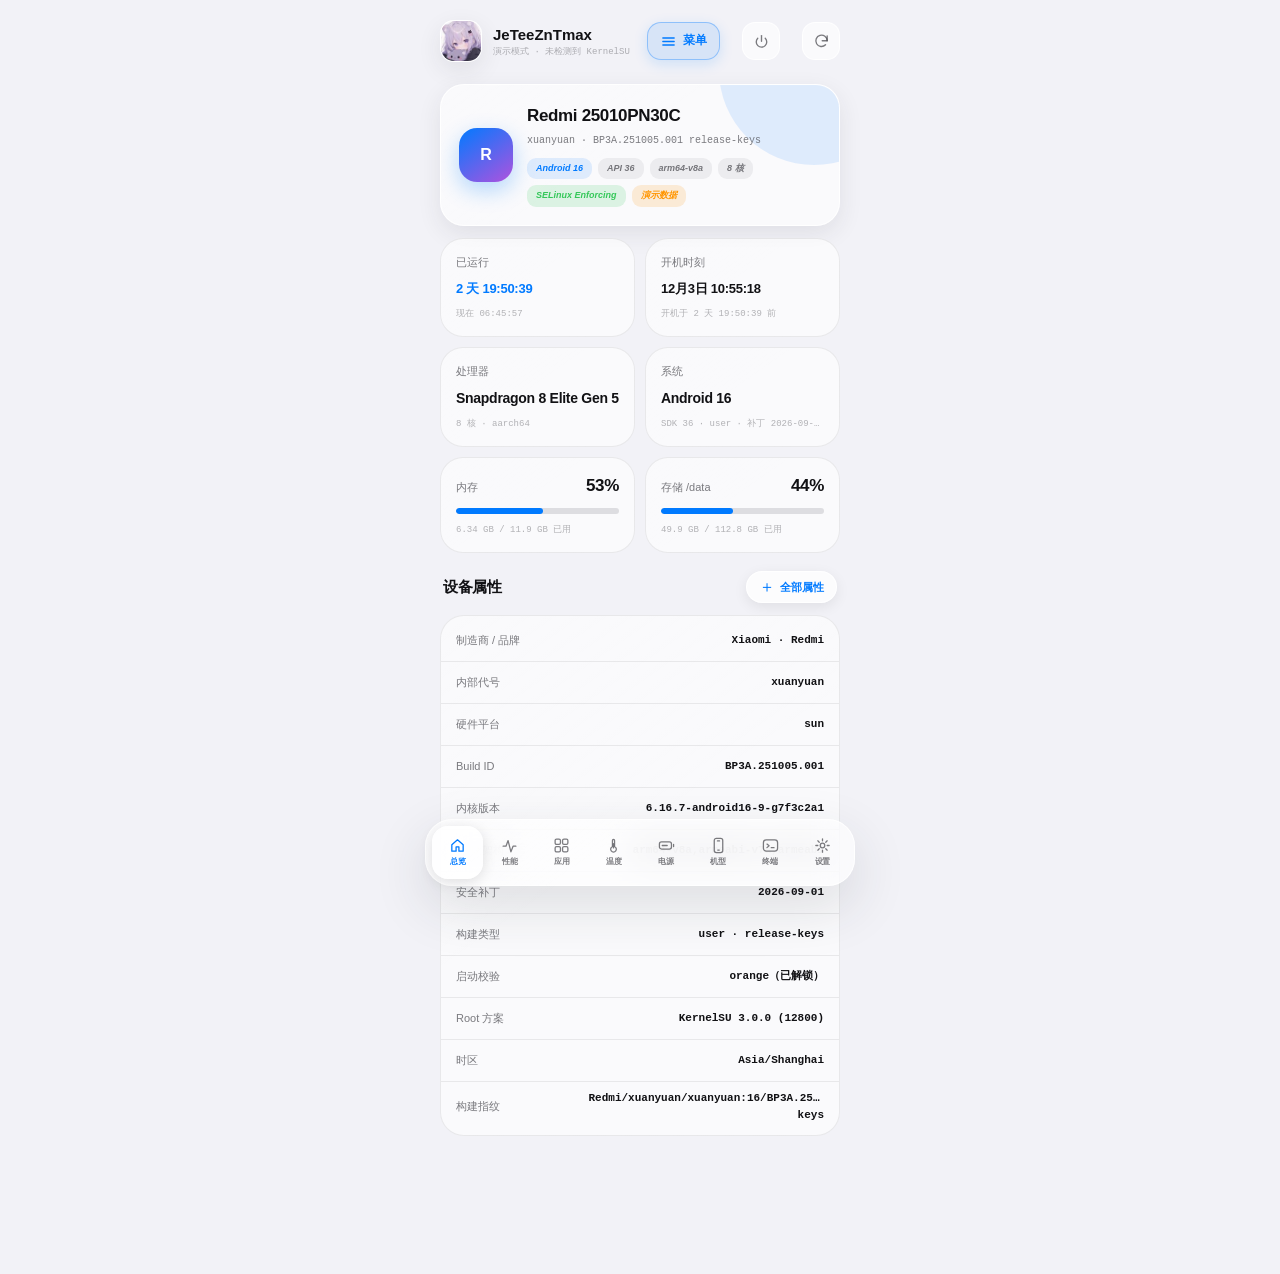
==== commit 42e9535d: "v3.4.31：电池页加双电芯开关（电流/容量×2，功耗也跟着对；设置存 batt.conf，HUD 功耗同步）" ====
--- a/index.html
+++ b/index.html
@@ -977,6 +977,7 @@
   'echo batt_design="$(cat /sys/class/power_supply/battery/charge_full_design 2>/dev/null)"',
   'echo batt_cycles="$(cat /sys/class/power_supply/battery/cycle_count 2>/dev/null)"',
   'echo batt_present="$(cat /sys/class/power_supply/battery/present 2>/dev/null)"',
+  'echo batt_dual="$(cut -d= -f2 /data/adb/ksu_toolbox/batt.conf 2>/dev/null | head -n1)"',
   'echo bms_current="$(cat /sys/class/power_supply/bms/current_now 2>/dev/null)"',
   'echo bms_voltage="$(cat /sys/class/power_supply/bms/voltage_now 2>/dev/null)"',
   'echo usb_online="$(cat /sys/class/power_supply/usb/online 2>/dev/null)"',
@@ -1615,7 +1616,7 @@
         <path class="line" id="sparkPwLine" d="" style="stroke:var(--orange)"></path>
       </svg>
     </section>
-    <div class="section-head"><h2>电池详情</h2><span class="hint" id="pwHint">--</span></div>
+    <div class="section-head"><h2>电池详情</h2><span class="hint" id="pwHint">--</span><button class="chip-btn" id="pwDual" data-batt="dual">双电芯：关</button></div>
     <section class="card row-list" id="pwRows"></section>
     <div class="section-head"><h2>充电接口</h2></div>
     <section class="card row-list" id="chgRows"></section>
@@ -1659,13 +1660,21 @@
   if(!m || state.tab !== "power") return;
   const cap = num(pick(m, ["batt_capacity"]));
   const status = pick(m, ["batt_status"]);
-  const curUA = battCurrentUA(pick(m, ["batt_current", "bms_current"]));
+  // 双电芯：内核报的 current_now / charge_* 都是【单芯值】→ 显示时 ×2
+  const dual = pick(m, ["batt_dual"]) === "1";
+  state.battDual = dual ? "1" : "0";
+  const mul = dual ? 2 : 1;
+  let curUA = battCurrentUA(pick(m, ["batt_current", "bms_current"]));
+  if(dual && curUA !== null) curUA = curUA * 2;
   const volUV = battVoltageUV(pick(m, ["batt_voltage", "bms_voltage"]));
   const watts = (curUA !== null && volUV !== null) ? Math.abs(curUA) / 1e6 * (volUV / 1e6) : null;
   const discharging = /discharg|not charg/i.test(status);
   const charging = !discharging && /charg|full/i.test(status);
-  const counter = num(pick(m, ["batt_counter"])), full = num(pick(m, ["batt_full"])), design = num(pick(m, ["batt_design"]));
-  const health = full && design ? (full / design * 100) : null;
+  const counter0 = num(pick(m, ["batt_counter"])), full0 = num(pick(m, ["batt_full"])), design0 = num(pick(m, ["batt_design"]));
+  const health = full0 && design0 ? (full0 / design0 * 100) : null;   // 比值，不受 ×2 影响
+  const counter = counter0 ? counter0 * mul : null;
+  const full = full0 ? full0 * mul : null;
+  const design = design0 ? design0 * mul : null;
   const fullMah = full ? full / 1000 : (design ? design / 1000 : 0);
 
   setTxt("pwMark", charging ? "⚡" : discharging ? "↓" : "•");
@@ -1700,7 +1709,13 @@
   const avg = h.length ? h.reduce((a,b)=>a+b,0)/h.length : 0;
   setTxt("sparkPwInfo", h.length ? `峰值 ${Math.max.apply(null, h).toFixed(2)}W · 均值 ${avg.toFixed(2)}W · ${h.length} 点` : "采样中…");
 
-  setTxt("pwHint", health ? "健康度约 " + health.toFixed(1) + "%" : "实时采样");
+  setTxt("pwHint", (health ? "健康度约 " + health.toFixed(1) + "%" : "实时采样") + (dual ? " · 双电芯已×2" : ""));
+  const db = $("pwDual");
+  if(db){
+    db.textContent = dual ? "双电芯：开" : "双电芯：关";
+    db.style.background = dual ? "var(--blue-soft)" : "";
+    db.style.color = dual ? "var(--blue)" : "";
+  }
   $("pwRows").innerHTML = [
     ["状态", status || "--"],
     ["电量", cap === null ? "--" : cap + " %"],
@@ -4799,6 +4814,16 @@
     + " · 循环节点 " + (st.cycle_path || "—");
 }
 document.addEventListener("click", async function(ev){
+  const bt = ev.target.closest("[data-batt]");
+  if(bt){
+    const next = (state.battDual === "1") ? "0" : "1";
+    busy(true, "切换中…");
+    try{ await sh("mkdir -p /data/adb/ksu_toolbox; printf 'dual=" + next + "\\n' > /data/adb/ksu_toolbox/batt.conf; echo ok", 15000); }catch(e){}
+    busy(false);
+    toast(next === "1" ? "已按双电芯显示（电流 / 容量 ×2）" : "已按单电芯显示");
+    try{ await refresh(); }catch(e){}   // 全局轮询入口
+    return;
+  }
   // 先处理按钮（委托：元素由 thPaint 重建也不会丢绑定）
   const btn = ev.target.closest("[data-thact]");
   if(btn){
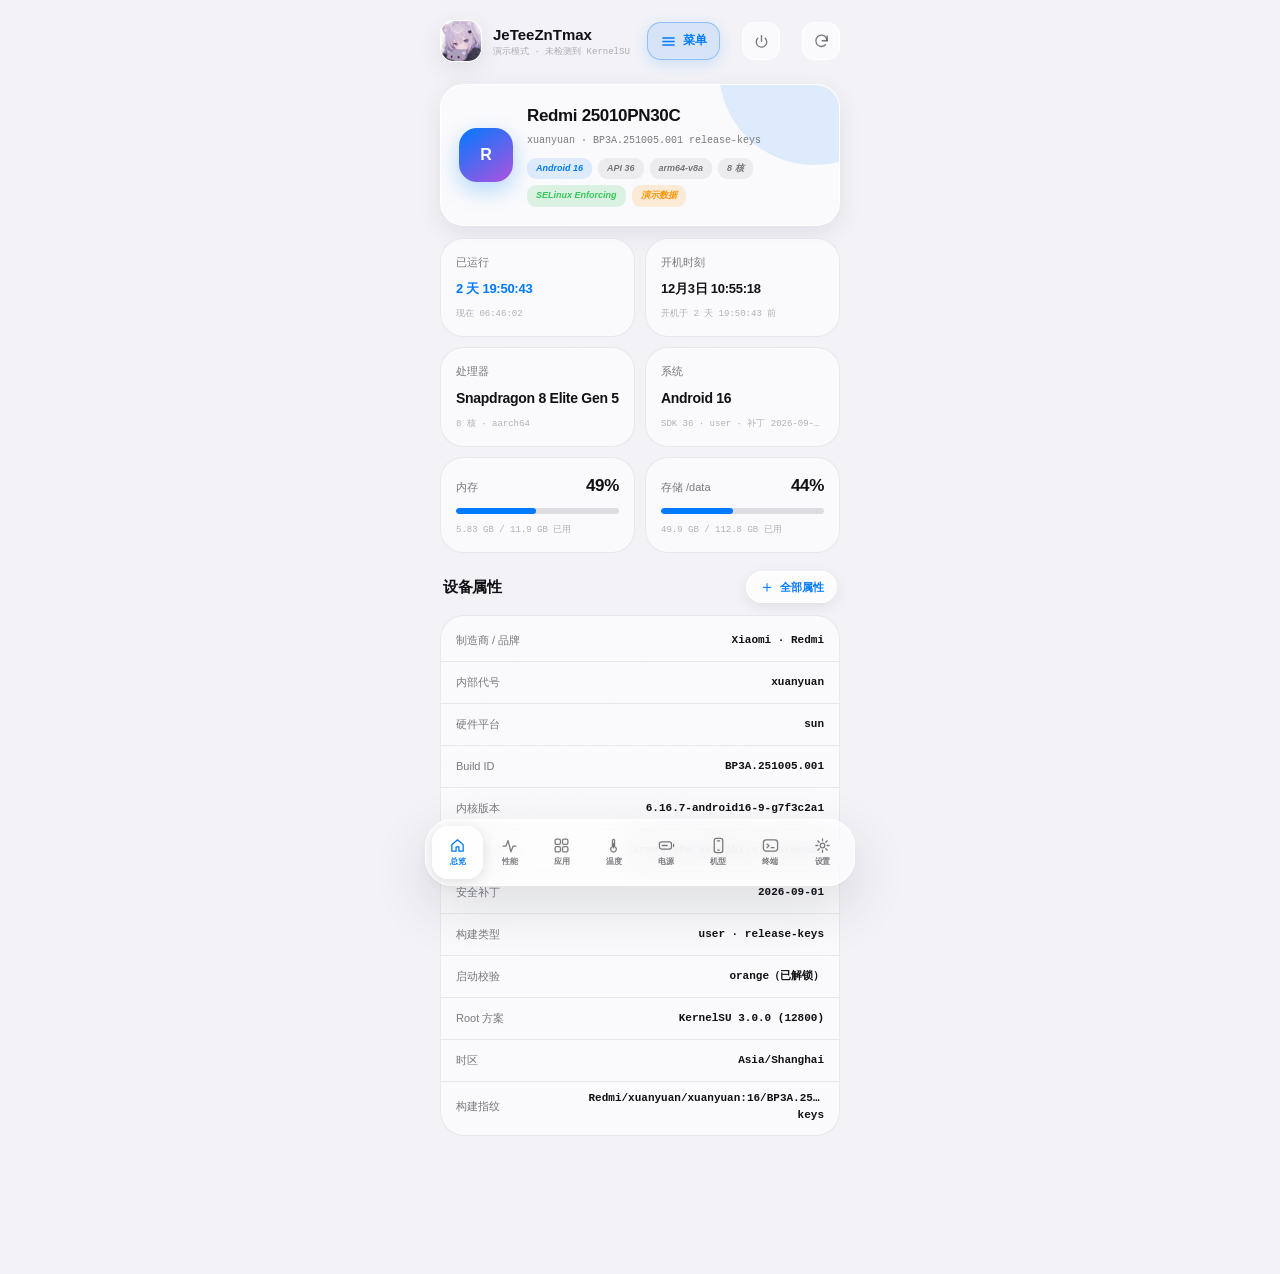
==== commit e5eae306: "Cometa v3.5.5：改名+新图标；充电控制收敛为只保留充电保护 - 模块/App 更名为 Cometa，全新图标（App/自适应/模块/顶栏） - 充电部分只保留「充电保护（到点停充）」，移除" ====
--- a/index.html
+++ b/index.html
@@ -1630,21 +1630,23 @@
         <span id="chgLimitVal" style="color:var(--blue);font:600 12px var(--mono);width:42px;text-align:right">80%</span>
       </div>
       <div class="tagrow">
-        <button class="chip-btn" id="chgLimitSet">设为上限</button>
-        <button class="chip-btn" id="chgLimitOff">关闭上限</button>
+        <button class="chip-btn" id="chgLimitSet">开启保护</button>
+        <input class="modern-input" id="chgRecover" placeholder="恢复%" inputmode="numeric" style="width:74px">
+        <button class="chip-btn" id="chgLimitOff">关闭保护</button>
       </div>
+      <label style="margin-top:10px">充电调速（mA，0 = 不限流）</label>
+      <div class="file-row" style="align-items:center">
+        <input type="range" id="chgIcl" min="0" max="22000" step="100" value="3000" style="flex:1;margin:0">
+        <span id="chgIclVal" style="color:var(--blue);font:600 12px var(--mono);width:64px;text-align:right;line-height:24px">3000 mA</span>
+        <button class="chip-btn" id="chgIclSet" style="flex:none">写入</button>
+      </div>
+      <p class="field-hint">0 = 不限流；0~22000 mA（机型节点上限更低时后端会自动夹住 ✓）</p>
       <div class="tagrow">
         <button class="chip-btn" id="chgSuspend">停充</button>
         <button class="chip-btn" id="chgResume">恢复充电</button>
         <button class="chip-btn" id="chgSlowToggle">慢充 开/关</button>
       </div>
-      <label style="margin-top:8px">充电功率上限（mW，留空=默认）</label>
-      <div class="file-row">
-        <input class="modern-input" id="chgPower" placeholder="例如 30000" inputmode="numeric" autocomplete="off">
-        <button class="action-btn primary" id="chgPowerSet">设置</button>
-      </div>
-    </section>
-  </div>`;
+      </div>`;
 }
 function battCurrentUA(raw){
   const v = num(raw);
@@ -1687,7 +1689,9 @@
   if(pick(m, ["ac_online"]) === "1") chips.push('<i class="chip blue">AC 已连接</i>');
   if(pick(m, ["wl_online"]) === "1") chips.push('<i class="chip blue">无线充电</i>');
   if(pick(m, ["dc_online"]) === "1") chips.push('<i class="chip blue">DC 已连接</i>');
-  const icl = num(pick(m, ["usb_icl", "usb_input_current"])), vmax = battVoltageUV(pick(m, ["usb_vmax"]));
+  const icl = num(pick(m, ["usb_icl", "usb_input_current"]));
+  const vmax = battVoltageUV(pick(m, ["usb_vmax"]));
+  // 限流滑条的初始化已挪到 chgStatus（用写入用的那个节点，免得跳回旧值）
   if(icl && vmax) chips.push(`<i class="chip">上限 ${(icl/1e6 * vmax/1e6).toFixed(1)} W</i>`);
   $("pwChips").innerHTML = chips.join("");
 
@@ -4813,7 +4817,26 @@
     + " · 电池节点 " + (st.batt_path || "—")
     + " · 循环节点 " + (st.cycle_path || "—");
 }
+document.addEventListener("input", function(ev){
+  if(ev.target && ev.target.id === "chgIcl"){
+    const v = $("chgIclVal"); if(v) v.textContent = ev.target.value + " mA";
+  }
+});
 document.addEventListener("click", async function(ev){
+  if(ev.target && ev.target.id === "chgIclSet"){
+    const mA = parseInt(($("chgIcl")||{}).value || "0", 10);
+    if(isNaN(mA) || mA < 0 || mA > 22000){ toast("填 0~22000 mA"); return; }
+    state.iclIntent = mA * 1000;      // 记住意图 → 滑条不再跳回旧值 ✗
+    await chgAct("充电调速", "speed " + mA, mA === 0 ? "已取消调速（写回原值）" : "目标已下发（守护负责写入+保活）");
+    // 真话：节点实际是多少（不相等就是 ROM 没接受 ✗）
+    try{
+      const kv2 = parseKV(await chgRun("status"));
+      const got = Math.round(num(kv2.icl, 0) / 1000);
+      toast(mA === 0 ? "已取消限流" :
+        ("目标 " + mA + "mA · 节点实际 " + got + "mA" + (Math.abs(got - mA) > 1 ? "（ROM 没接受 ✗）" : "（已生效 ✓）")));
+    }catch(e){}
+    return;
+  }
   const bt = ev.target.closest("[data-batt]");
   if(bt){
     const next = (state.battDual === "1") ? "0" : "1";
@@ -5461,21 +5484,54 @@
   const cur = Math.abs(num(kv.curr, 0)) / 1000;
   const watt = volt * cur / 1000;
   const temp = num(kv.temp, 0) / 10;
-  const susp = kv.mmi === "0";
+  // 状态：直接报 battery/status 的真话。
+  // 以前拿 mmi_charging_enable 猜 ✗ —— 有些机型那个节点语义不对/不更新，
+  // 结果明明在 34W 充电却一直显示"已停充" ✗
+  const ST_CN = { charging:"充电中", discharging:"放电中", full:"已充满",
+                  "not charging":"未充电（可能被限制）" };
+  const statRaw = String(kv.stat || "").trim();
+  const statCn = ST_CN[statRaw.toLowerCase()] || statRaw || "--";
   const up = String(kv.limit || "").split(",");
   const limOn = up.length >= 5 && up[2] === "1";
   const limVal = up.length >= 5 ? up[3] : "--";
+  // 以【我们自己的配置】为准（节点那套很多机型不生效 ✗，看它反而误导）
+  const wantLim = parseInt(kv.want_stop || "0", 10) || 0;      // 停充阈值
+  const wantIcl = parseInt(kv.want_speed || "0", 10) || 0;     // 调速值（µA）
+  const watching = kv.guard === "1";                            // 守护在不在跑
+  const myCtx = kv.ctx || "";
+  // 上限滑条跟着真实节点走（不然界面和实际不一致）
+  { const sl = $("chgLimit"), vl = $("chgLimitVal");
+    if(sl && up.length >= 5 && document.activeElement !== sl){
+      const v = Math.max(0, Math.min(100, parseInt(up[3] || "80", 10) || 80));
+      sl.value = v; if(vl) vl.textContent = v + "%";
+    } }
+  // 限流滑条跟着【写入用的那个节点】走 —— 以前用 usb/current_max 初始化，
+  // 跟写入节点不是同一个 → 写完一刷新就跳回 2000mA ✗
+  { const sl = $("chgIcl"), vl = $("chgIclVal");
+    // 来源优先级：我们这次设过的（state.iclIntent）→ conf 里的目标 → 节点现值
+    // （以前只看后两者，链路一有问题就跳回旧值 ✗）
+    const iclSrc = state.iclIntent || wantIcl || num(kv.icl, 0);
+    if(sl && iclSrc && document.activeElement !== sl){
+      const mA = Math.max(0, Math.min(22000, Math.round(iclSrc / 1000)));
+      sl.value = mA; if(vl) vl.textContent = mA + " mA";
+    } }
   st.dataset.slow = String(kv.slow || "").split(",")[0] === "1" ? "1" : "0";
   st.innerHTML =
-    '<div class="row"><span>状态</span><strong class="' + (susp ? "warn" : "ok") + '">' +
-      esc(susp ? "已停充" : (kv.stat || "--")) + '</strong></div>' +
+    '<div class="row"><span>状态</span><strong class="' + (/charg|full/i.test(statRaw) ? "ok" : "warn") + '">' +
+      esc(statCn) + '</strong></div>' +
     '<div class="row"><span>电量</span><strong>' + cap.toFixed(0) + '%</strong></div>' +
     '<div class="row"><span>功率</span><strong>' + watt.toFixed(2) + ' W（' + volt.toFixed(2) + 'V · ' + cur.toFixed(0) + 'mA）</strong></div>' +
     '<div class="row"><span>温度</span><strong>' + temp.toFixed(1) + ' ℃</strong></div>' +
-    '<div class="row"><span>充电上限</span><strong class="' + (limOn ? "ok" : "") + '">' +
-      (limOn ? ("已开 · " + esc(limVal) + "%") : "未开") + '</strong></div>' +
+    '<div class="row"><span>充电保护</span><strong class="' + (wantLim ? "ok" : "") + '">' +
+      (wantLim
+        ? ("达 " + wantLim + "% 停 · 低 " + (kv.want_recover || 70) + "% 恢复" + (watching ? "（守护 ✓）" : "（守护没跑 ⚠）"))
+        : "未开") + '</strong></div>' +
     '<div class="row"><span>适配器</span><strong>' + esc((num(kv.apwr,0)/1000).toFixed(1)) + ' W</strong></div>';
-  if(hint) hint.textContent = "已连上 · " + (kv.icl ? ("限流 " + (num(kv.icl,0)/1000).toFixed(0) + "mA") : "—");
+  const iclShow = state.iclIntent || wantIcl || num(kv.icl, 0);
+  if(hint) hint.textContent = (myCtx ? ("[" + myCtx.split(":")[2] + "] ") : "") + "已连上 · " +
+    (iclShow ? ("目标限流 " + (iclShow/1000).toFixed(0) + "mA" +
+                (num(kv.icl,0) && Math.abs(num(kv.icl,0) - iclShow) > 1000 ? "（节点 " + (num(kv.icl,0)/1000).toFixed(0) + "mA ✗）" : "")) : "未设限流") +
+    (watching ? " · 监控中 ✓" : "");
 }
 async function chgAct(label, args, done){
   busy(true, label);
@@ -5982,19 +6038,19 @@
     else if(id === "monSave") monSaveCfg();
     else if(id === "monResetCfg") monResetCfg();
     else if(id === "updCheck") checkUpdate();
-    else if(id === "chgLimitSet") chgAct("设置充电上限", "limit " + (($("chgLimit")||{}).value || 80), "上限已设");
-    else if(id === "chgLimitOff") chgAct("关闭充电上限", "limit 0", "上限已关");
+    else if(id === "chgLimitSet"){
+      const v = (($("chgLimit")||{}).value || 90);
+      const r = (($("chgRecover")||{}).value || "").trim();
+      chgAct("开启充电保护", "protect " + v + (r ? " " + r : ""), "保护已开：" + v + "% 停" + (r ? "、" + r + "% 恢复" : ""));
+    }
+    else if(id === "chgLimitOff") chgAct("关闭充电保护", "protect off", "保护已关");
     else if(id === "chgSuspend") chgAct("停充", "suspend 1", "已发送停充");
     else if(id === "chgResume") chgAct("恢复充电", "suspend 0", "已恢复充电");
     else if(id === "chgSlowToggle"){
       const s = ($("chgStatus") || {}).dataset || {};
       chgAct("切换慢充", "slow " + (s.slow === "1" ? "0" : "1"), "慢充已切换");
     }
-    else if(id === "chgPowerSet"){
-      const v = (($("chgPower")||{}).value || "").trim();
-      if(!/^\d+$/.test(v)){ toast("填个数字（mW），比如 30000"); return; }
-      chgAct("设置功率上限", "power " + v, "功率上限已设");
-    }
+
     else if(id === "monResetPos") monResetPos();
   });
   $("content").addEventListener("click", e => {
